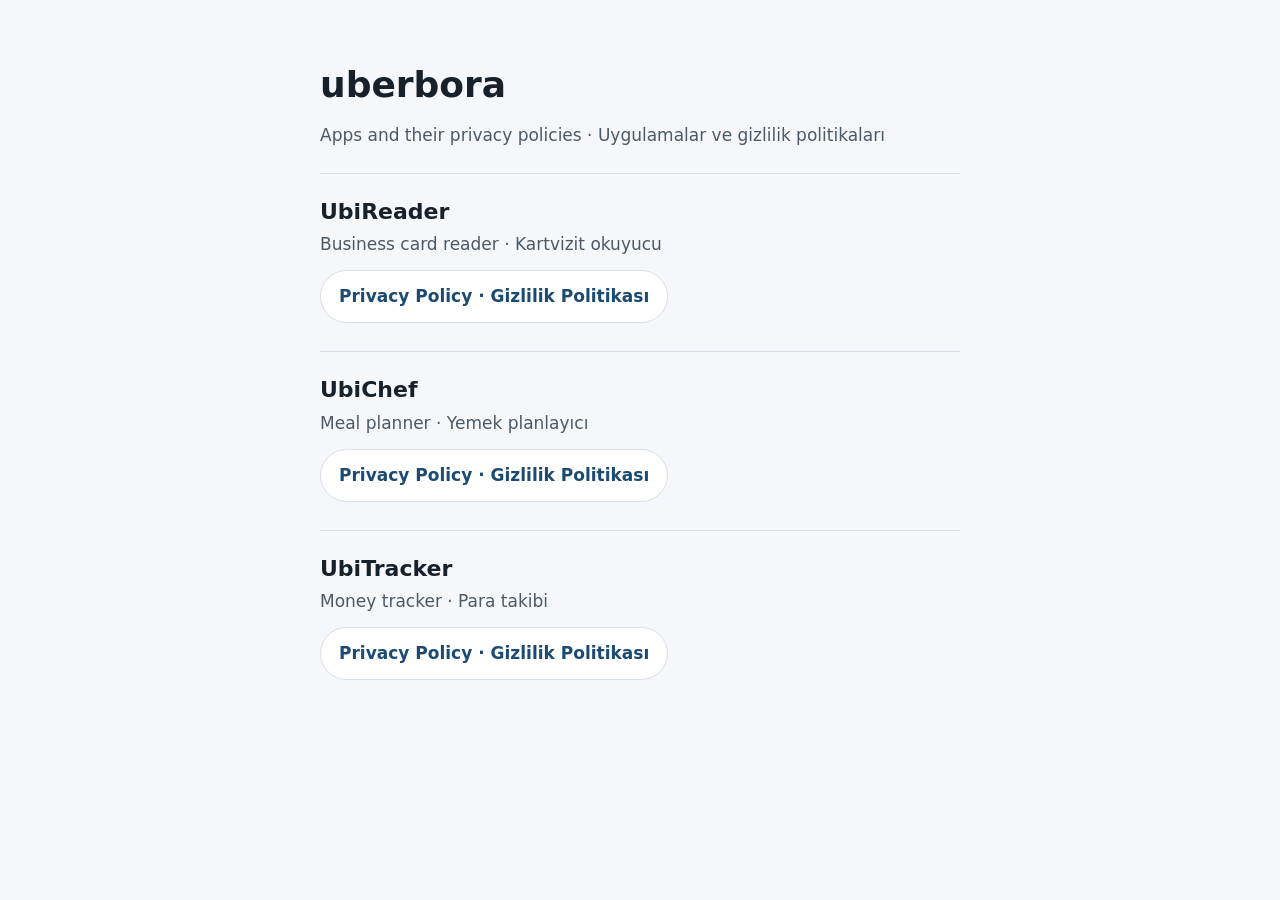
==== index.html @ 756ccde9 "Add UbiTracker privacy policy Co-Authored-By: Claude Opus 5.5 <noreply@anthropic.com> Claude-Session" ====
<!doctype html>
<html lang="en">
<head>
<meta charset="utf-8">
<meta name="viewport" content="width=device-width, initial-scale=1">
<title>uberbora apps</title>
<style>
  :root { --bg:#f5f7fa; --fg:#17212b; --muted:#4c5a68; --ink:#1b4b73; --line:#d8dfe7; --surface:#fff; }
  @media (prefers-color-scheme: dark) { :root { --bg:#0f1418; --fg:#e3e8ee; --muted:#a5b2bf; --ink:#9ccbf5; --line:#2a3540; --surface:#161d24; color-scheme:dark; } }
  body { margin:0; background:var(--bg); color:var(--fg); font:17px/1.6 "Segoe UI", system-ui, sans-serif; }
  main { max-width:40rem; margin:0 auto; padding:56px 20px; }
  h1 { font-size:36px; margin:0 0 8px; }
  h2 { font-size:22px; margin:0 0 2px; }
  .app { border-top:1px solid var(--line); padding-top:20px; margin-top:20px; }
  .app p { margin-bottom:12px; }
  p { color:var(--muted); margin:0 0 24px; }
  a.btn { display:inline-block; padding:12px 18px; border-radius:999px; border:1px solid var(--line); background:var(--surface); color:var(--ink); text-decoration:none; font-weight:600; margin:0 8px 8px 0; }
</style>
</head>
<body>
<main>
  <h1>uberbora</h1>
  <p>Apps and their privacy policies · Uygulamalar ve gizlilik politikaları</p>
  <section class="app">
    <h2>UbiReader</h2>
    <p>Business card reader · Kartvizit okuyucu</p>
    <a class="btn" href="ubireader/privacy/">Privacy Policy · Gizlilik Politikası</a>
  </section>
  <section class="app">
    <h2>UbiChef</h2>
    <p>Meal planner · Yemek planlayıcı</p>
    <a class="btn" href="ubichef/privacy/">Privacy Policy · Gizlilik Politikası</a>
  </section>
  <section class="app">
    <h2>UbiTracker</h2>
    <p>Money tracker · Para takibi</p>
    <a class="btn" href="ubitracker/privacy/">Privacy Policy · Gizlilik Politikası</a>
  </section>
  <!-- APPS -->
</main>
</body>
</html>
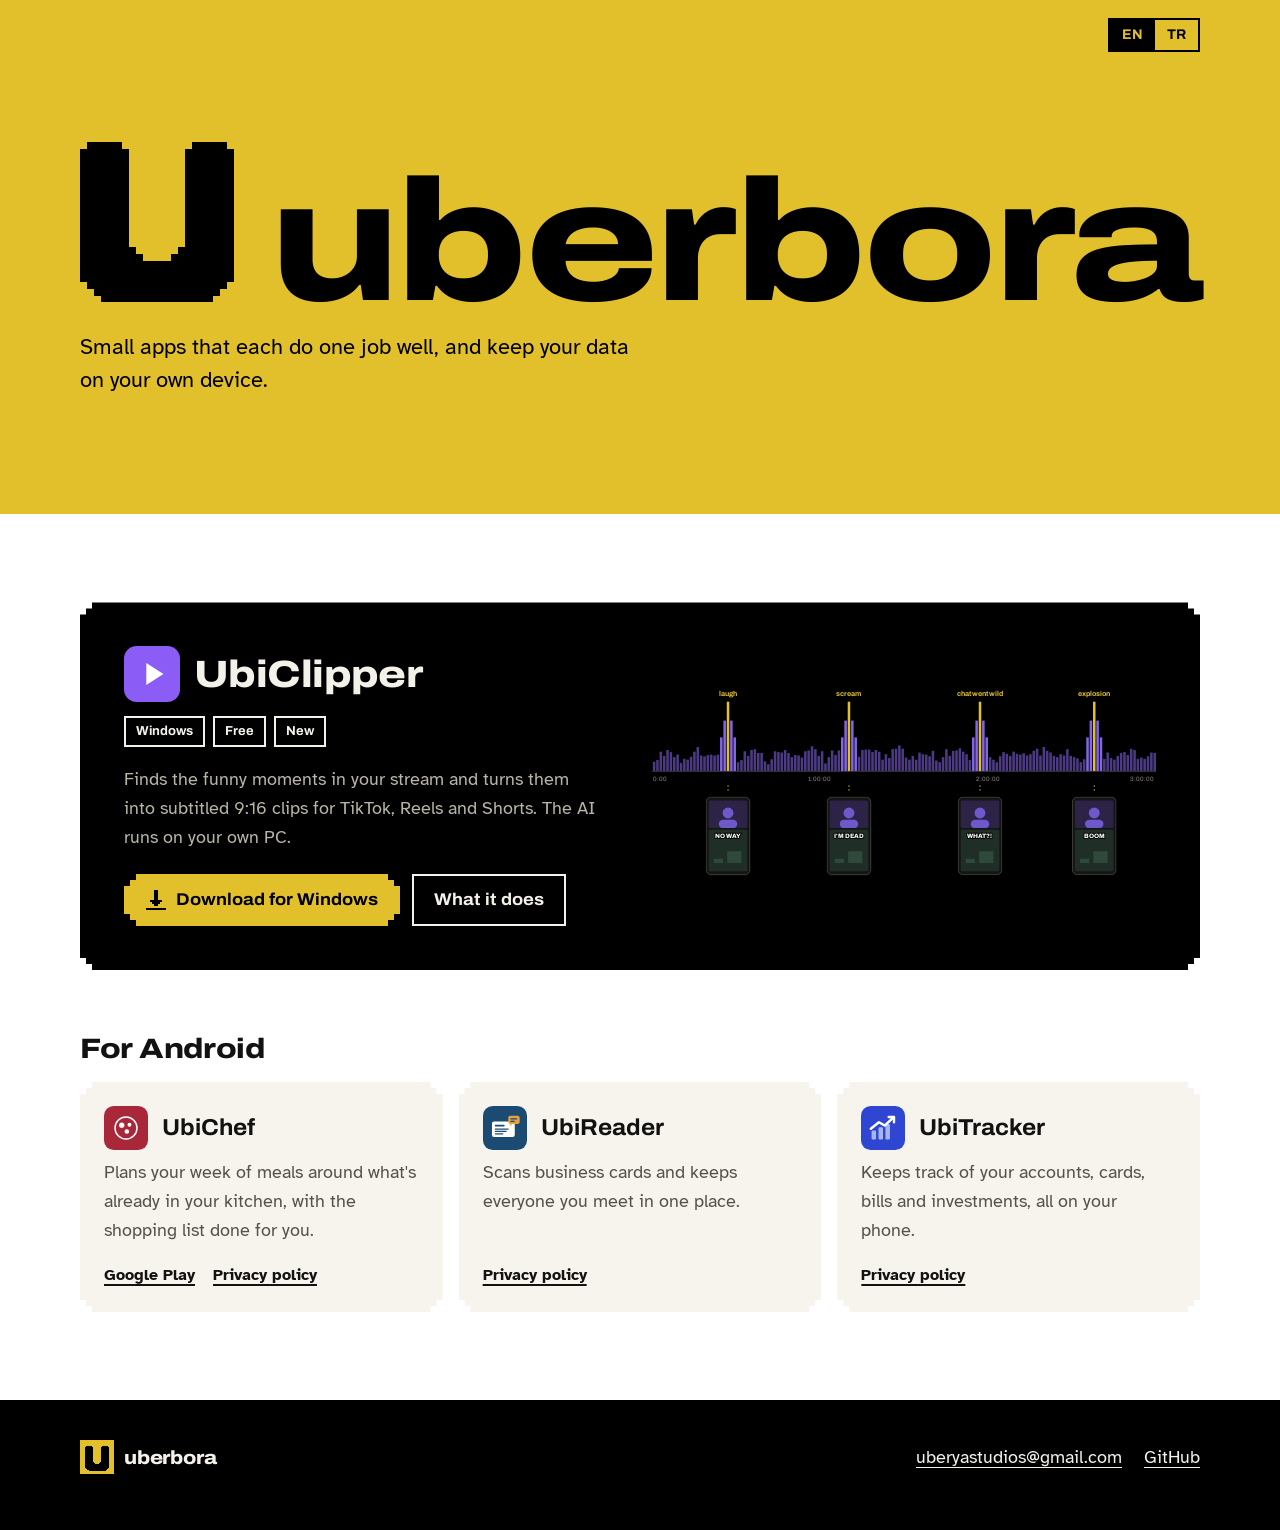
==== commit 910ff554: "New look, UbiClipper download page and privacy policy Co-Authored-By: Claude Opus 5.5 <noreply@anthr" ====
--- a/index.html
+++ b/index.html
@@ -1,42 +1,87 @@
 <!doctype html>
-<html lang="en">
+<html lang="en" data-lang="en">
 <head>
 <meta charset="utf-8">
 <meta name="viewport" content="width=device-width, initial-scale=1">
-<title>uberbora apps</title>
-<style>
-  :root { --bg:#f5f7fa; --fg:#17212b; --muted:#4c5a68; --ink:#1b4b73; --line:#d8dfe7; --surface:#fff; }
-  @media (prefers-color-scheme: dark) { :root { --bg:#0f1418; --fg:#e3e8ee; --muted:#a5b2bf; --ink:#9ccbf5; --line:#2a3540; --surface:#161d24; color-scheme:dark; } }
-  body { margin:0; background:var(--bg); color:var(--fg); font:17px/1.6 "Segoe UI", system-ui, sans-serif; }
-  main { max-width:40rem; margin:0 auto; padding:56px 20px; }
-  h1 { font-size:36px; margin:0 0 8px; }
-  h2 { font-size:22px; margin:0 0 2px; }
-  .app { border-top:1px solid var(--line); padding-top:20px; margin-top:20px; }
-  .app p { margin-bottom:12px; }
-  p { color:var(--muted); margin:0 0 24px; }
-  a.btn { display:inline-block; padding:12px 18px; border-radius:999px; border:1px solid var(--line); background:var(--surface); color:var(--ink); text-decoration:none; font-weight:600; margin:0 8px 8px 0; }
-</style>
+<title>uberbora: UbiClipper and other small apps</title>
+<meta name="title-en" content="uberbora: UbiClipper and other small apps">
+<meta name="title-tr" content="uberbora: UbiClipper ve diğer küçük uygulamalar">
+<meta name="description" content="UbiClipper for streamers on Windows, and UbiChef, UbiReader and UbiTracker for Android. Small apps that each do one job well.">
+<meta property="og:title" content="uberbora: UbiClipper and other small apps">
+<meta property="og:description" content="UbiClipper for streamers on Windows, and UbiChef, UbiReader and UbiTracker for Android. Small apps that each do one job well.">
+<meta property="og:image" content="https://uberbora.github.io/assets/uberbora.png">
+<link rel="icon" href="assets/uberbora.svg" type="image/svg+xml">
+<link rel="apple-touch-icon" href="assets/uberbora.png">
+<link rel="preconnect" href="https://fonts.googleapis.com">
+<link rel="preconnect" href="https://fonts.gstatic.com" crossorigin>
+<link rel="stylesheet" href="https://fonts.googleapis.com/css2?family=Archivo:wdth,wght@100..125,400..900&family=Atkinson+Hyperlegible:ital,wght@0,400;0,700;1,400&display=swap">
+<link rel="stylesheet" href="assets/site.css">
+<script src="assets/site.js"></script>
 </head>
 <body>
-<main>
-  <h1>uberbora</h1>
-  <p>Apps and their privacy policies · Uygulamalar ve gizlilik politikaları</p>
-  <section class="app">
-    <h2>UbiReader</h2>
-    <p>Business card reader · Kartvizit okuyucu</p>
-    <a class="btn" href="ubireader/privacy/">Privacy Policy · Gizlilik Politikası</a>
-  </section>
-  <section class="app">
-    <h2>UbiChef</h2>
-    <p>Meal planner · Yemek planlayıcı</p>
-    <a class="btn" href="ubichef/privacy/">Privacy Policy · Gizlilik Politikası</a>
-  </section>
-  <section class="app">
-    <h2>UbiTracker</h2>
-    <p>Money tracker · Para takibi</p>
-    <a class="btn" href="ubitracker/privacy/">Privacy Policy · Gizlilik Politikası</a>
-  </section>
-  <!-- APPS -->
+<header class="hero-home on-sun">
+  <div class="wrap">
+    <div class="topbar"><span></span><div class="langswitch" role="group" aria-label="Language / Dil"><button type="button" data-set="en" aria-pressed="true">EN</button><button type="button" data-set="tr" aria-pressed="false">TR</button></div></div>
+    <div class="mark">
+      <svg class="bigu" viewBox="5 6 22 23" shape-rendering="crispEdges" aria-hidden="true"><path d="M6 6h5v1h-5zM21 6h5v1h-5zM5 7h7v14h-7zM20 7h7v14h-7zM5 21h8v1h-8zM19 21h8v1h-8zM5 22h9v1h-9zM18 22h9v1h-9zM5 23h22v3h-22zM6 26h20v1h-20zM7 27h18v1h-18zM8 28h16v1h-16z"/></svg>
+      <h1 class="wordmark">uberbora</h1>
+    </div>
+    <p class="lede" lang="en">Small apps that each do one job well, and keep your data on your own device.</p><p class="lede" lang="tr">Her biri tek bir işi iyi yapan ve verilerini kendi cihazında tutan küçük uygulamalar.</p>
+  </div>
+</header>
+
+<main class="shelf">
+  <div class="wrap">
+    <section class="featured on-dark px" aria-labelledby="uc-name">
+      <div>
+        <div class="appname"><svg aria-hidden="true" viewBox="0 0 108 108"><rect width="108" height="108" rx="24" fill="#8B5CF6"/><path d="M43 33v42l33-21z" fill="#fff"/></svg><h2 id="uc-name">UbiClipper</h2></div>
+        <ul class="tags" aria-label="Platform">
+          <li style="background:transparent;border-color:#F3F1E8">Windows</li>
+          <li style="background:transparent;border-color:#F3F1E8"><span lang="en">Free</span><span lang="tr">Ücretsiz</span></li>
+          <li style="background:transparent;border-color:#F3F1E8"><span lang="en">New</span><span lang="tr">Yeni</span></li>
+        </ul>
+        <p class="muted" lang="en">Finds the funny moments in your stream and turns them into subtitled 9:16 clips for TikTok, Reels and Shorts. The AI runs on your own PC.</p><p class="muted" lang="tr">Yayınındaki komik anları bulur, TikTok, Reels ve Shorts için altyazılı 9:16 kliplere çevirir. AI kendi bilgisayarında çalışır.</p>
+        <div class="btnrow">
+          <a class="btn sun px" href="https://github.com/uberbora/UbiClipper/releases/latest" data-dl="setup"><svg viewBox="0 0 10 10" shape-rendering="crispEdges" aria-hidden="true"><path d="M4 0h2v5h2v1H7v1H6v1H4V7H3V6H2V5h2zM0 9h10v1H0z" fill="currentColor"/></svg><span lang="en">Download for Windows</span><span lang="tr">Windows için indir</span></a>
+          <a class="btn quiet" href="ubiclipper/"><span lang="en">What it does</span><span lang="tr">Neler yapar</span></a>
+        </div>
+      </div>
+      <figure aria-hidden="true"><svg viewBox="0 0 1200 470" focusable="false" xmlns="http://www.w3.org/2000/svg" font-family="Archivo, Segoe UI, sans-serif"><title>A three-hour stream as a loudness timeline; four peaks are picked and become four 9:16 clips with subtitles.</title><rect x="2" y="178" width="6" height="22" fill="#8B6CF0" opacity=".55"/><rect x="10" y="174" width="6" height="26" fill="#8B6CF0" opacity=".55"/><rect x="18" y="154" width="6" height="46" fill="#8B6CF0" opacity=".55"/><rect x="26" y="164" width="6" height="36" fill="#8B6CF0" opacity=".55"/><rect x="34" y="150" width="6" height="50" fill="#8B6CF0" opacity=".55"/><rect x="42" y="155" width="6" height="45" fill="#8B6CF0" opacity=".55"/><rect x="50" y="167" width="6" height="33" fill="#8B6CF0" opacity=".55"/><rect x="58" y="161" width="6" height="39" fill="#8B6CF0" opacity=".55"/><rect x="66" y="181" width="6" height="19" fill="#8B6CF0" opacity=".55"/><rect x="74" y="171" width="6" height="29" fill="#8B6CF0" opacity=".55"/><rect x="82" y="173" width="6" height="27" fill="#8B6CF0" opacity=".55"/><rect x="90" y="166" width="6" height="34" fill="#8B6CF0" opacity=".55"/><rect x="98" y="154" width="6" height="46" fill="#8B6CF0" opacity=".55"/><rect x="106" y="143" width="6" height="57" fill="#8B6CF0" opacity=".55"/><rect x="114" y="163" width="6" height="37" fill="#8B6CF0" opacity=".55"/><rect x="122" y="165" width="6" height="35" fill="#8B6CF0" opacity=".55"/><rect x="130" y="162" width="6" height="38" fill="#8B6CF0" opacity=".55"/><rect x="138" y="161" width="6" height="39" fill="#8B6CF0" opacity=".55"/><rect x="146" y="163" width="6" height="37" fill="#8B6CF0" opacity=".55"/><rect x="154" y="161" width="6" height="39" fill="#8B6CF0" opacity=".55"/><rect x="162" y="120" width="6" height="80" fill="#8B6CF0" opacity=".95"/><rect x="170" y="80" width="6" height="120" fill="#8B6CF0" opacity=".95"/><rect x="186" y="80" width="6" height="120" fill="#8B6CF0" opacity=".95"/><rect x="194" y="120" width="6" height="80" fill="#8B6CF0" opacity=".95"/><rect x="202" y="179" width="6" height="21" fill="#8B6CF0" opacity=".55"/><rect x="210" y="174" width="6" height="26" fill="#8B6CF0" opacity=".55"/><rect x="218" y="153" width="6" height="47" fill="#8B6CF0" opacity=".55"/><rect x="226" y="164" width="6" height="36" fill="#8B6CF0" opacity=".55"/><rect x="234" y="150" width="6" height="50" fill="#8B6CF0" opacity=".55"/><rect x="242" y="148" width="6" height="52" fill="#8B6CF0" opacity=".55"/><rect x="250" y="157" width="6" height="43" fill="#8B6CF0" opacity=".55"/><rect x="258" y="157" width="6" height="43" fill="#8B6CF0" opacity=".55"/><rect x="266" y="177" width="6" height="23" fill="#8B6CF0" opacity=".55"/><rect x="274" y="184" width="6" height="16" fill="#8B6CF0" opacity=".55"/><rect x="282" y="172" width="6" height="28" fill="#8B6CF0" opacity=".55"/><rect x="290" y="153" width="6" height="47" fill="#8B6CF0" opacity=".55"/><rect x="298" y="155" width="6" height="45" fill="#8B6CF0" opacity=".55"/><rect x="306" y="156" width="6" height="44" fill="#8B6CF0" opacity=".55"/><rect x="314" y="150" width="6" height="50" fill="#8B6CF0" opacity=".55"/><rect x="322" y="157" width="6" height="43" fill="#8B6CF0" opacity=".55"/><rect x="330" y="167" width="6" height="33" fill="#8B6CF0" opacity=".55"/><rect x="338" y="162" width="6" height="38" fill="#8B6CF0" opacity=".55"/><rect x="346" y="163" width="6" height="37" fill="#8B6CF0" opacity=".55"/><rect x="354" y="168" width="6" height="32" fill="#8B6CF0" opacity=".55"/><rect x="362" y="153" width="6" height="47" fill="#8B6CF0" opacity=".55"/><rect x="370" y="151" width="6" height="49" fill="#8B6CF0" opacity=".55"/><rect x="378" y="141" width="6" height="59" fill="#8B6CF0" opacity=".55"/><rect x="386" y="148" width="6" height="52" fill="#8B6CF0" opacity=".55"/><rect x="394" y="164" width="6" height="36" fill="#8B6CF0" opacity=".55"/><rect x="402" y="153" width="6" height="47" fill="#8B6CF0" opacity=".55"/><rect x="410" y="182" width="6" height="18" fill="#8B6CF0" opacity=".55"/><rect x="418" y="167" width="6" height="33" fill="#8B6CF0" opacity=".55"/><rect x="426" y="151" width="6" height="49" fill="#8B6CF0" opacity=".55"/><rect x="434" y="162" width="6" height="38" fill="#8B6CF0" opacity=".55"/><rect x="442" y="151" width="6" height="49" fill="#8B6CF0" opacity=".55"/><rect x="450" y="120" width="6" height="80" fill="#8B6CF0" opacity=".95"/><rect x="458" y="80" width="6" height="120" fill="#8B6CF0" opacity=".95"/><rect x="474" y="80" width="6" height="120" fill="#8B6CF0" opacity=".95"/><rect x="482" y="120" width="6" height="80" fill="#8B6CF0" opacity=".95"/><rect x="490" y="166" width="6" height="34" fill="#8B6CF0" opacity=".55"/><rect x="498" y="150" width="6" height="50" fill="#8B6CF0" opacity=".55"/><rect x="506" y="149" width="6" height="51" fill="#8B6CF0" opacity=".55"/><rect x="514" y="149" width="6" height="51" fill="#8B6CF0" opacity=".55"/><rect x="522" y="155" width="6" height="45" fill="#8B6CF0" opacity=".55"/><rect x="530" y="150" width="6" height="50" fill="#8B6CF0" opacity=".55"/><rect x="538" y="154" width="6" height="46" fill="#8B6CF0" opacity=".55"/><rect x="546" y="173" width="6" height="27" fill="#8B6CF0" opacity=".55"/><rect x="554" y="160" width="6" height="40" fill="#8B6CF0" opacity=".55"/><rect x="562" y="169" width="6" height="31" fill="#8B6CF0" opacity=".55"/><rect x="570" y="148" width="6" height="52" fill="#8B6CF0" opacity=".55"/><rect x="578" y="147" width="6" height="53" fill="#8B6CF0" opacity=".55"/><rect x="586" y="139" width="6" height="61" fill="#8B6CF0" opacity=".55"/><rect x="594" y="147" width="6" height="53" fill="#8B6CF0" opacity=".55"/><rect x="602" y="168" width="6" height="32" fill="#8B6CF0" opacity=".55"/><rect x="610" y="173" width="6" height="27" fill="#8B6CF0" opacity=".55"/><rect x="618" y="164" width="6" height="36" fill="#8B6CF0" opacity=".55"/><rect x="626" y="173" width="6" height="27" fill="#8B6CF0" opacity=".55"/><rect x="634" y="156" width="6" height="44" fill="#8B6CF0" opacity=".55"/><rect x="642" y="160" width="6" height="40" fill="#8B6CF0" opacity=".55"/><rect x="650" y="161" width="6" height="39" fill="#8B6CF0" opacity=".55"/><rect x="658" y="165" width="6" height="35" fill="#8B6CF0" opacity=".55"/><rect x="666" y="152" width="6" height="48" fill="#8B6CF0" opacity=".55"/><rect x="674" y="175" width="6" height="25" fill="#8B6CF0" opacity=".55"/><rect x="682" y="179" width="6" height="21" fill="#8B6CF0" opacity=".55"/><rect x="690" y="167" width="6" height="33" fill="#8B6CF0" opacity=".55"/><rect x="698" y="148" width="6" height="52" fill="#8B6CF0" opacity=".55"/><rect x="706" y="164" width="6" height="36" fill="#8B6CF0" opacity=".55"/><rect x="714" y="152" width="6" height="48" fill="#8B6CF0" opacity=".55"/><rect x="722" y="151" width="6" height="49" fill="#8B6CF0" opacity=".55"/><rect x="730" y="146" width="6" height="54" fill="#8B6CF0" opacity=".55"/><rect x="738" y="154" width="6" height="46" fill="#8B6CF0" opacity=".55"/><rect x="746" y="160" width="6" height="40" fill="#8B6CF0" opacity=".55"/><rect x="754" y="174" width="6" height="26" fill="#8B6CF0" opacity=".55"/><rect x="762" y="120" width="6" height="80" fill="#8B6CF0" opacity=".95"/><rect x="770" y="80" width="6" height="120" fill="#8B6CF0" opacity=".95"/><rect x="786" y="80" width="6" height="120" fill="#8B6CF0" opacity=".95"/><rect x="794" y="120" width="6" height="80" fill="#8B6CF0" opacity=".95"/><rect x="802" y="167" width="6" height="33" fill="#8B6CF0" opacity=".55"/><rect x="810" y="173" width="6" height="27" fill="#8B6CF0" opacity=".55"/><rect x="818" y="179" width="6" height="21" fill="#8B6CF0" opacity=".55"/><rect x="826" y="165" width="6" height="35" fill="#8B6CF0" opacity=".55"/><rect x="834" y="155" width="6" height="45" fill="#8B6CF0" opacity=".55"/><rect x="842" y="159" width="6" height="41" fill="#8B6CF0" opacity=".55"/><rect x="850" y="164" width="6" height="36" fill="#8B6CF0" opacity=".55"/><rect x="858" y="154" width="6" height="46" fill="#8B6CF0" opacity=".55"/><rect x="866" y="159" width="6" height="41" fill="#8B6CF0" opacity=".55"/><rect x="874" y="161" width="6" height="39" fill="#8B6CF0" opacity=".55"/><rect x="882" y="158" width="6" height="42" fill="#8B6CF0" opacity=".55"/><rect x="890" y="163" width="6" height="37" fill="#8B6CF0" opacity=".55"/><rect x="898" y="160" width="6" height="40" fill="#8B6CF0" opacity=".55"/><rect x="906" y="152" width="6" height="48" fill="#8B6CF0" opacity=".55"/><rect x="914" y="147" width="6" height="53" fill="#8B6CF0" opacity=".55"/><rect x="922" y="163" width="6" height="37" fill="#8B6CF0" opacity=".55"/><rect x="930" y="143" width="6" height="57" fill="#8B6CF0" opacity=".55"/><rect x="938" y="152" width="6" height="48" fill="#8B6CF0" opacity=".55"/><rect x="946" y="156" width="6" height="44" fill="#8B6CF0" opacity=".55"/><rect x="954" y="164" width="6" height="36" fill="#8B6CF0" opacity=".55"/><rect x="962" y="167" width="6" height="33" fill="#8B6CF0" opacity=".55"/><rect x="970" y="160" width="6" height="40" fill="#8B6CF0" opacity=".55"/><rect x="978" y="163" width="6" height="37" fill="#8B6CF0" opacity=".55"/><rect x="986" y="148" width="6" height="52" fill="#8B6CF0" opacity=".55"/><rect x="994" y="164" width="6" height="36" fill="#8B6CF0" opacity=".55"/><rect x="1002" y="167" width="6" height="33" fill="#8B6CF0" opacity=".55"/><rect x="1010" y="170" width="6" height="30" fill="#8B6CF0" opacity=".55"/><rect x="1018" y="179" width="6" height="21" fill="#8B6CF0" opacity=".55"/><rect x="1026" y="172" width="6" height="28" fill="#8B6CF0" opacity=".55"/><rect x="1034" y="120" width="6" height="80" fill="#8B6CF0" opacity=".95"/><rect x="1042" y="80" width="6" height="120" fill="#8B6CF0" opacity=".95"/><rect x="1058" y="80" width="6" height="120" fill="#8B6CF0" opacity=".95"/><rect x="1066" y="120" width="6" height="80" fill="#8B6CF0" opacity=".95"/><rect x="1074" y="171" width="6" height="29" fill="#8B6CF0" opacity=".55"/><rect x="1082" y="156" width="6" height="44" fill="#8B6CF0" opacity=".55"/><rect x="1090" y="169" width="6" height="31" fill="#8B6CF0" opacity=".55"/><rect x="1098" y="173" width="6" height="27" fill="#8B6CF0" opacity=".55"/><rect x="1106" y="164" width="6" height="36" fill="#8B6CF0" opacity=".55"/><rect x="1114" y="157" width="6" height="43" fill="#8B6CF0" opacity=".55"/><rect x="1122" y="155" width="6" height="45" fill="#8B6CF0" opacity=".55"/><rect x="1130" y="162" width="6" height="38" fill="#8B6CF0" opacity=".55"/><rect x="1138" y="147" width="6" height="53" fill="#8B6CF0" opacity=".55"/><rect x="1146" y="150" width="6" height="50" fill="#8B6CF0" opacity=".55"/><rect x="1154" y="171" width="6" height="29" fill="#8B6CF0" opacity=".55"/><rect x="1162" y="168" width="6" height="32" fill="#8B6CF0" opacity=".55"/><rect x="1170" y="171" width="6" height="29" fill="#8B6CF0" opacity=".55"/><rect x="1178" y="165" width="6" height="35" fill="#8B6CF0" opacity=".55"/><rect x="1186" y="156" width="6" height="44" fill="#8B6CF0" opacity=".55"/><rect x="1194" y="157" width="6" height="43" fill="#8B6CF0" opacity=".55"/><g class="picks"><rect class="pick" x="178" y="35" width="6" height="165" fill="#E1C02C"/><rect class="pick" x="466" y="35" width="6" height="165" fill="#E1C02C"/><rect class="pick" x="778" y="35" width="6" height="165" fill="#E1C02C"/><rect class="pick" x="1050" y="35" width="6" height="165" fill="#E1C02C"/></g><rect x="0" y="200" width="1200" height="2" fill="#3A3A36"/><text x="2" y="224" fill="#8E8A7C" font-size="15" text-anchor="start">0:00</text><text x="400" y="224" fill="#8E8A7C" font-size="15" text-anchor="middle">1:00:00</text><text x="800" y="224" fill="#8E8A7C" font-size="15" text-anchor="middle">2:00:00</text><text x="1196" y="224" fill="#8E8A7C" font-size="15" text-anchor="end">3:00:00</text><text x="181.0" y="22" fill="#E1C02C" font-size="17" font-weight="700" text-anchor="middle"><tspan lang="en">laugh</tspan><tspan lang="tr">kahkaha</tspan></text><path d="M181.0 234 V252" stroke="#E1C02C" stroke-width="2" stroke-dasharray="4 5"/><g transform="translate(129 262)"><rect width="104" height="185" rx="12" fill="#151515" stroke="#4A4A45" stroke-width="2"/><rect x="6" y="8" width="92" height="66" rx="4" fill="#2C2347"/><circle cx="52.0" cy="38" r="13" fill="#6F58C9"/><rect x="30.0" y="54" width="44" height="20" rx="10" fill="#6F58C9"/><rect x="6" y="78" width="92" height="99" rx="4" fill="#1F2E26"/><rect x="18" y="147" width="22" height="10" fill="#2F4A3A"/><rect x="50" y="129" width="34" height="28" fill="#2F4A3A"/><text x="52.0" y="98" font-size="15" font-weight="800" text-anchor="middle" fill="#fff" stroke="#000" stroke-width="4" paint-order="stroke"><tspan lang="en">NO WAY</tspan><tspan lang="tr">OHA</tspan></text></g><text x="469.0" y="22" fill="#E1C02C" font-size="17" font-weight="700" text-anchor="middle"><tspan lang="en">scream</tspan><tspan lang="tr">çığlık</tspan></text><path d="M469.0 234 V252" stroke="#E1C02C" stroke-width="2" stroke-dasharray="4 5"/><g transform="translate(417 262)"><rect width="104" height="185" rx="12" fill="#151515" stroke="#4A4A45" stroke-width="2"/><rect x="6" y="8" width="92" height="66" rx="4" fill="#2C2347"/><circle cx="52.0" cy="38" r="13" fill="#6F58C9"/><rect x="30.0" y="54" width="44" height="20" rx="10" fill="#6F58C9"/><rect x="6" y="78" width="92" height="99" rx="4" fill="#1F2E26"/><rect x="18" y="147" width="22" height="10" fill="#2F4A3A"/><rect x="50" y="129" width="34" height="28" fill="#2F4A3A"/><text x="52.0" y="98" font-size="15" font-weight="800" text-anchor="middle" fill="#fff" stroke="#000" stroke-width="4" paint-order="stroke"><tspan lang="en">I'M DEAD</tspan><tspan lang="tr">ÖLDÜM</tspan></text></g><text x="781.0" y="22" fill="#E1C02C" font-size="17" font-weight="700" text-anchor="middle"><tspan lang="en">chat went wild</tspan><tspan lang="tr">chat çıldırdı</tspan></text><path d="M781.0 234 V252" stroke="#E1C02C" stroke-width="2" stroke-dasharray="4 5"/><g transform="translate(729 262)"><rect width="104" height="185" rx="12" fill="#151515" stroke="#4A4A45" stroke-width="2"/><rect x="6" y="8" width="92" height="66" rx="4" fill="#2C2347"/><circle cx="52.0" cy="38" r="13" fill="#6F58C9"/><rect x="30.0" y="54" width="44" height="20" rx="10" fill="#6F58C9"/><rect x="6" y="78" width="92" height="99" rx="4" fill="#1F2E26"/><rect x="18" y="147" width="22" height="10" fill="#2F4A3A"/><rect x="50" y="129" width="34" height="28" fill="#2F4A3A"/><text x="52.0" y="98" font-size="15" font-weight="800" text-anchor="middle" fill="#fff" stroke="#000" stroke-width="4" paint-order="stroke"><tspan lang="en">WHAT?!</tspan><tspan lang="tr">NE OLUYOR</tspan></text></g><text x="1053.0" y="22" fill="#E1C02C" font-size="17" font-weight="700" text-anchor="middle"><tspan lang="en">explosion</tspan><tspan lang="tr">patlama</tspan></text><path d="M1053.0 234 V252" stroke="#E1C02C" stroke-width="2" stroke-dasharray="4 5"/><g transform="translate(1001 262)"><rect width="104" height="185" rx="12" fill="#151515" stroke="#4A4A45" stroke-width="2"/><rect x="6" y="8" width="92" height="66" rx="4" fill="#2C2347"/><circle cx="52.0" cy="38" r="13" fill="#6F58C9"/><rect x="30.0" y="54" width="44" height="20" rx="10" fill="#6F58C9"/><rect x="6" y="78" width="92" height="99" rx="4" fill="#1F2E26"/><rect x="18" y="147" width="22" height="10" fill="#2F4A3A"/><rect x="50" y="129" width="34" height="28" fill="#2F4A3A"/><text x="52.0" y="98" font-size="15" font-weight="800" text-anchor="middle" fill="#fff" stroke="#000" stroke-width="4" paint-order="stroke"><tspan lang="en">BOOM</tspan><tspan lang="tr">BOOM</tspan></text></g></svg></figure>
+    </section>
+
+    <section class="phoneapps" aria-labelledby="android-h">
+      <h2 id="android-h"><span lang="en">For Android</span><span lang="tr">Android için</span></h2>
+      <div class="grid3">
+        <article class="tile px">
+          <div class="appname"><svg viewBox="0 0 108 108" aria-hidden="true"><rect width="108" height="108" rx="24" fill="#a8283a"/><circle cx="54" cy="54" r="27" fill="none" stroke="#fff" stroke-width="3.6"/><circle cx="43.5" cy="47" r="6.4" fill="#fff"/><circle cx="62.5" cy="46" r="4.8" fill="#fff"/><circle cx="56" cy="62.5" r="5.6" fill="#fff"/></svg><h3>UbiChef</h3></div>
+          <p lang="en">Plans your week of meals around what's already in your kitchen, with the shopping list done for you.</p><p lang="tr">Mutfağında olanlara göre haftalık yemeklerini planlar, alışveriş listesini de hazırlar.</p>
+          <div class="links">
+            <a class="textlink" href="https://play.google.com/store/apps/details?id=com.uberbora.ubichef">Google Play</a>
+            <a class="textlink" href="ubichef/privacy/"><span lang="en">Privacy policy</span><span lang="tr">Gizlilik politikası</span></a>
+          </div>
+        </article>
+        <article class="tile px">
+          <div class="appname"><svg viewBox="0 0 108 108" aria-hidden="true"><rect width="108" height="108" rx="24" fill="#1b4b73"/><rect x="22" y="38" width="56" height="38" rx="5" fill="#fff"/><rect x="29" y="46" width="24" height="4.5" rx="1.2" fill="#1b4b73"/><rect x="29" y="55" width="34" height="3" rx="1" fill="#1b4b73"/><rect x="29" y="61" width="29" height="3" rx="1" fill="#1b4b73"/><rect x="29" y="67" width="21" height="3" rx="1" fill="#1b4b73"/><rect x="62" y="24" width="28" height="20" rx="5" fill="#e9a23b"/><path d="M68 42h7l-9 8z" fill="#e9a23b"/><rect x="67" y="30" width="17" height="3" rx="1" fill="#1b4b73"/><rect x="67" y="36" width="11" height="3" rx="1" fill="#1b4b73"/></svg><h3>UbiReader</h3></div>
+          <p lang="en">Scans business cards and keeps everyone you meet in one place.</p><p lang="tr">Kartvizitleri tarar, tanıştığın herkesi tek yerde tutar.</p>
+          <div class="links"><a class="textlink" href="ubireader/privacy/"><span lang="en">Privacy policy</span><span lang="tr">Gizlilik politikası</span></a></div>
+        </article>
+        <article class="tile px">
+          <div class="appname"><svg viewBox="0 0 108 108" aria-hidden="true"><rect width="108" height="108" rx="24" fill="#2E46D1"/><rect x="26" y="60" width="11" height="22" rx="3" fill="#A9B5F2"/><rect x="43" y="52" width="11" height="30" rx="3" fill="#A9B5F2"/><rect x="60" y="44" width="11" height="38" rx="3" fill="#A9B5F2"/><path d="M24 56 L44 40 L58 48 L80 28" fill="none" stroke="#fff" stroke-width="6" stroke-linecap="round" stroke-linejoin="round"/><path d="M68 27 L81 27 L81 40" fill="none" stroke="#fff" stroke-width="6" stroke-linecap="round" stroke-linejoin="round"/></svg><h3>UbiTracker</h3></div>
+          <p lang="en">Keeps track of your accounts, cards, bills and investments, all on your phone.</p><p lang="tr">Hesaplarını, kartlarını, faturalarını ve yatırımlarını takip eder; hepsi telefonunda.</p>
+          <div class="links"><a class="textlink" href="ubitracker/privacy/"><span lang="en">Privacy policy</span><span lang="tr">Gizlilik politikası</span></a></div>
+        </article>
+      </div>
+    </section>
+  </div>
 </main>
+<footer class="site on-dark">
+  <div class="wrap row">
+    <a class="brand" href="./"><svg viewBox="0 0 32 32" shape-rendering="crispEdges" aria-hidden="true"><rect width="32" height="32" fill="#E1C02C"/><path d="M6 6h5v1h-5zM21 6h5v1h-5zM5 7h7v14h-7zM20 7h7v14h-7zM5 21h8v1h-8zM19 21h8v1h-8zM5 22h9v1h-9zM18 22h9v1h-9zM5 23h22v3h-22zM6 26h20v1h-20zM7 27h18v1h-18zM8 28h16v1h-16z"/></svg>uberbora</a>
+    <nav aria-label="Footer">
+      <a href="mailto:uberyastudios@gmail.com">uberyastudios@gmail.com</a>
+      <a href="https://github.com/uberbora">GitHub</a>
+    </nav>
+  </div>
+</footer>
 </body>
 </html>
--- a/assets/site.css
+++ b/assets/site.css
@@ -0,0 +1,204 @@
+/* uberbora: shared look for the home page and the UbiClipper pages.
+   Brand = the logo: sun yellow + solid black, drawn on a pixel grid.
+   The one loud device is the stepped "pixel corner" (.px), taken from the
+   stepped curve of the U. Everything else stays flat and quiet. */
+
+:root {
+  --sun: #E1C02C;
+  --sun-deep: #C9A81A;
+  --black: #000;
+  --paper: #FFFFFF;
+  --surface: #F6F4EC;
+  --text: #121212;
+  --muted: #55524A;
+  --line: #DCD8CB;
+  --clip: #7C4DEB;        /* UbiClipper's own colour (its app icon) */
+  --clip-soft: #EDE6FD;
+  --feature: #000;
+  --display: "Archivo", "Segoe UI", system-ui, sans-serif;
+  --body: "Atkinson Hyperlegible", "Segoe UI", system-ui, sans-serif;
+  --step: 6px;            /* one "pixel" of the stepped corners */
+  color-scheme: light;
+}
+@media (prefers-color-scheme: dark) {
+  :root:not([data-theme="light"]) {
+    --paper: #000; --surface: #151515; --text: #F3F1E8; --muted: #ABA797; --line: #2E2E2B;
+    --clip: #A788FA; --clip-soft: #221A38; --feature: #151515; color-scheme: dark;
+  }
+}
+:root[data-theme="dark"] {
+  --paper: #000; --surface: #151515; --text: #F3F1E8; --muted: #ABA797; --line: #2E2E2B;
+  --clip: #A788FA; --clip-soft: #221A38; --feature: #151515; color-scheme: dark;
+}
+
+*, *::before, *::after { box-sizing: border-box; }
+html { -webkit-text-size-adjust: 100%; }
+body {
+  margin: 0; background: var(--paper); color: var(--text);
+  font: 18px/1.6 var(--body);
+}
+img, svg { display: block; max-width: 100%; }
+a { color: inherit; }
+:focus-visible { outline: 3px solid var(--clip); outline-offset: 3px; }
+
+/* ---------------------------------------------------------------- language */
+html[data-lang="en"] [lang="tr"]:not(html),
+html[data-lang="tr"] [lang="en"]:not(html) { display: none !important; }
+
+/* ---------------------------------------------------------------- layout */
+.wrap { width: min(70rem, 100% - 32px); margin-inline: auto; }
+.narrow { max-width: 40rem; }
+
+/* stepped corners, two pixels deep */
+.px {
+  --s: var(--step);
+  clip-path: polygon(
+    0 calc(var(--s) * 2), var(--s) calc(var(--s) * 2), var(--s) var(--s), calc(var(--s) * 2) var(--s), calc(var(--s) * 2) 0,
+    calc(100% - var(--s) * 2) 0, calc(100% - var(--s) * 2) var(--s), calc(100% - var(--s)) var(--s), calc(100% - var(--s)) calc(var(--s) * 2), 100% calc(var(--s) * 2),
+    100% calc(100% - var(--s) * 2), calc(100% - var(--s)) calc(100% - var(--s) * 2), calc(100% - var(--s)) calc(100% - var(--s)), calc(100% - var(--s) * 2) calc(100% - var(--s)), calc(100% - var(--s) * 2) 100%,
+    calc(var(--s) * 2) 100%, calc(var(--s) * 2) calc(100% - var(--s)), var(--s) calc(100% - var(--s)), var(--s) calc(100% - var(--s) * 2), 0 calc(100% - var(--s) * 2));
+}
+
+/* ---------------------------------------------------------------- top bar */
+.topbar { display: flex; align-items: center; justify-content: space-between; gap: 16px; padding-block: 18px; }
+.brand { display: inline-flex; align-items: center; gap: 10px; text-decoration: none; font: 800 19px/1 var(--display); font-stretch: 112%; letter-spacing: -.01em; }
+.brand svg { width: 34px; height: 34px; }
+.langswitch { display: inline-flex; border: 2px solid currentColor; }
+.langswitch button {
+  font: 700 14px/1 var(--display); padding: 8px 12px; border: 0; background: transparent;
+  color: inherit; cursor: pointer;
+}
+.langswitch button[aria-pressed="true"] { background: var(--black); color: var(--sun); }
+.on-sun .langswitch button[aria-pressed="true"] { background: var(--black); color: var(--sun); }
+.on-dark .langswitch button[aria-pressed="true"] { background: var(--sun); color: var(--black); }
+
+/* ---------------------------------------------------------------- bands */
+.on-sun { background: var(--sun); color: var(--black); }
+.on-dark { background: var(--black); color: #F3F1E8; }
+.on-dark :focus-visible { outline-color: var(--sun); }
+
+/* ---------------------------------------------------------------- type */
+h1, h2, h3 { font-family: var(--display); line-height: 1.08; text-wrap: balance; margin: 0; }
+h1 { font-weight: 800; font-stretch: 125%; letter-spacing: -.02em; }
+h2 { font-weight: 800; font-stretch: 118%; font-size: clamp(28px, 4.2vw, 42px); letter-spacing: -.015em; }
+h3 { font-weight: 700; font-stretch: 105%; font-size: 21px; }
+p { margin: 0 0 1em; }
+.lede { font-size: clamp(19px, 2.2vw, 22px); line-height: 1.5; max-width: 36rem; }
+.muted { color: var(--muted); }
+.on-dark .muted { color: #B9B5A6; }
+.small { font-size: 15px; }
+
+/* ---------------------------------------------------------------- buttons */
+.btn {
+  display: inline-flex; align-items: center; gap: 10px; min-height: 52px; padding: 0 22px;
+  font: 700 17px/1.1 var(--display); font-stretch: 108%; text-decoration: none; cursor: pointer;
+  border: 0; background: var(--black); color: var(--sun);
+}
+.btn svg { width: 20px; height: 20px; flex: none; }
+.btn.sun { background: var(--sun); color: var(--black); }
+.btn.quiet { background: transparent; color: inherit; box-shadow: inset 0 0 0 2px currentColor; }
+.btn:hover { filter: brightness(1.08); }
+.btn.quiet:hover { background: color-mix(in srgb, currentColor 8%, transparent); filter: none; }
+.btn:focus-visible { outline: 3px solid var(--clip); outline-offset: 2px; clip-path: none; }
+.on-dark .btn:focus-visible, .on-sun .btn:focus-visible { outline-color: currentColor; }
+.btnrow { display: flex; flex-wrap: wrap; gap: 12px; align-items: center; }
+.textlink { font-weight: 700; text-underline-offset: 4px; text-decoration-thickness: 2px; }
+
+/* ---------------------------------------------------------------- home: hero */
+.hero-home { padding-bottom: clamp(48px, 8vw, 96px); }
+.hero-home .mark { display: grid; grid-template-columns: auto 1fr; align-items: end; gap: clamp(16px, 3vw, 36px); margin-top: clamp(24px, 6vw, 72px); }
+.bigu { width: clamp(96px, 17vw, 190px); height: auto; }
+.wordmark { font-size: clamp(54px, 13.5vw, 172px); line-height: .82; margin-bottom: -.06em; }
+.hero-home .lede { margin-top: 28px; }
+
+/* ---------------------------------------------------------------- home: apps */
+.featured.on-dark { background: var(--feature); }
+.shelf { padding-block: clamp(48px, 7vw, 88px); }
+.featured {
+  display: grid; grid-template-columns: minmax(0, 1fr) minmax(0, 1.05fr); gap: clamp(24px, 4vw, 48px);
+  align-items: center; background: var(--surface); padding: clamp(24px, 4vw, 44px);
+}
+.appname { display: flex; align-items: center; gap: 14px; margin-bottom: 14px; }
+.appname svg { width: 56px; height: 56px; flex: none; }
+.appname h2, .appname h3 { font-size: clamp(28px, 3.6vw, 38px); }
+.tags { display: flex; flex-wrap: wrap; gap: 8px; margin: 0 0 18px; padding: 0; list-style: none; }
+.tags li { font: 700 13px/1 var(--display); padding: 7px 10px; background: var(--paper); border: 2px solid var(--text); }
+.featured .btnrow { margin-top: 22px; }
+.featured figure { margin: 0; }
+.featured figure svg { width: 100%; height: auto; }
+
+.phoneapps { margin-top: clamp(40px, 6vw, 64px); }
+.phoneapps > h2 { font-size: clamp(22px, 2.6vw, 28px); margin-bottom: 18px; }
+.grid3 { display: grid; grid-template-columns: repeat(3, minmax(0, 1fr)); gap: 16px; }
+.tile { background: var(--surface); padding: 24px; display: flex; flex-direction: column; }
+.tile .appname { margin-bottom: 8px; }
+.tile .appname svg { width: 44px; height: 44px; }
+.tile h3 { font-size: 23px; }
+.tile p { color: var(--muted); }
+.tile .links { margin-top: auto; display: flex; flex-wrap: wrap; gap: 6px 18px; font-size: 16px; }
+
+/* ---------------------------------------------------------------- footer */
+footer.site { padding-block: 40px 56px; }
+footer.site .row { display: flex; flex-wrap: wrap; gap: 12px 28px; align-items: center; justify-content: space-between; }
+footer.site nav { display: flex; flex-wrap: wrap; gap: 8px 22px; }
+footer.site a { text-underline-offset: 4px; }
+
+/* ---------------------------------------------------------------- UbiClipper page */
+.hero-app { padding-block: clamp(28px, 5vw, 56px) 0; }
+.hero-app .appname svg { width: 64px; height: 64px; }
+.hero-app .appname span { font: 800 26px/1 var(--display); font-stretch: 115%; }
+.hero-app h1 { font-size: clamp(38px, 7vw, 84px); line-height: .98; max-width: 15ch; margin: 18px 0 22px; }
+.hero-app .btnrow { margin-top: 28px; }
+.dlinfo { margin-top: 12px; min-height: 1.6em; }
+.timeline { margin-top: clamp(36px, 6vw, 64px); padding-bottom: clamp(32px, 5vw, 56px); }
+.timeline svg { width: 100%; height: auto; }
+.timeline figcaption { margin-top: 14px; max-width: 46rem; }
+
+.section { padding-block: clamp(48px, 7vw, 88px); }
+.section + .section { border-top: 2px solid var(--line); }
+.section > .wrap > h2 { margin-bottom: clamp(20px, 3vw, 32px); }
+.features { display: grid; grid-template-columns: repeat(2, minmax(0, 1fr)); gap: 28px 48px; margin: 0; }
+.features div { border-left: 6px solid var(--sun); padding-left: 18px; }
+.features dt { font: 700 21px/1.25 var(--display); font-stretch: 105%; margin-bottom: 6px; }
+.features dd { margin: 0; color: var(--muted); }
+
+.steps { list-style: none; counter-reset: s; padding: 0; margin: 0; display: grid; gap: 22px; }
+.steps li { counter-increment: s; display: grid; grid-template-columns: 52px 1fr; gap: 18px; align-items: start; }
+.steps li::before {
+  content: counter(s); display: grid; place-items: center; width: 52px; height: 52px;
+  font: 800 24px/1 var(--display); background: var(--sun); color: var(--black);
+  clip-path: polygon(0 12px, 6px 12px, 6px 6px, 12px 6px, 12px 0, calc(100% - 12px) 0, calc(100% - 12px) 6px, calc(100% - 6px) 6px, calc(100% - 6px) 12px, 100% 12px, 100% calc(100% - 12px), calc(100% - 6px) calc(100% - 12px), calc(100% - 6px) calc(100% - 6px), calc(100% - 12px) calc(100% - 6px), calc(100% - 12px) 100%, 12px 100%, 12px calc(100% - 6px), 6px calc(100% - 6px), 6px calc(100% - 12px), 0 calc(100% - 12px));
+}
+.steps h3 { margin: 10px 0 4px; }
+.steps p { color: var(--muted); margin: 0; }
+.install h2 { margin-bottom: 28px; }
+.install { display: grid; grid-template-columns: minmax(0, 1.3fr) minmax(0, 1fr); gap: clamp(28px, 5vw, 64px); align-items: start; }
+.note { background: var(--sun); color: var(--black); padding: 24px 26px; }
+.note h3 { margin-bottom: 8px; }
+.note p:last-child { margin-bottom: 0; }
+.reqs { margin: 28px 0 0; display: grid; grid-template-columns: auto 1fr; gap: 10px 20px; font-size: 16px; }
+.reqs dt { font: 700 16px/1.5 var(--display); }
+.reqs dd { margin: 0; color: var(--muted); }
+
+kbd { font: 700 .9em var(--display); background: var(--surface); padding: 1px 6px; border: 1px solid var(--line); }
+.note kbd { background: rgba(255,255,255,.55); border-color: rgba(0,0,0,.25); }
+
+/* ---------------------------------------------------------------- small screens */
+@media (max-width: 880px) {
+  .featured, .install { grid-template-columns: 1fr; }
+  .grid3 { grid-template-columns: 1fr; }
+  .features { grid-template-columns: 1fr; }
+}
+@media (max-width: 520px) {
+  body { font-size: 17px; }
+  .btn { width: 100%; justify-content: center; }
+  .reqs { grid-template-columns: 1fr; gap: 2px 0; }
+  .reqs dd { margin-bottom: 10px; }
+}
+@media (prefers-reduced-motion: no-preference) {
+  .picks rect.pick { transform-origin: bottom; transform-box: fill-box; animation: rise .9s cubic-bezier(.2,.8,.2,1) both; }
+  .picks rect.pick:nth-of-type(2) { animation-delay: .12s; }
+  .picks rect.pick:nth-of-type(3) { animation-delay: .24s; }
+  .picks rect.pick:nth-of-type(4) { animation-delay: .36s; }
+  @keyframes rise { from { transform: scaleY(.15); } }
+}
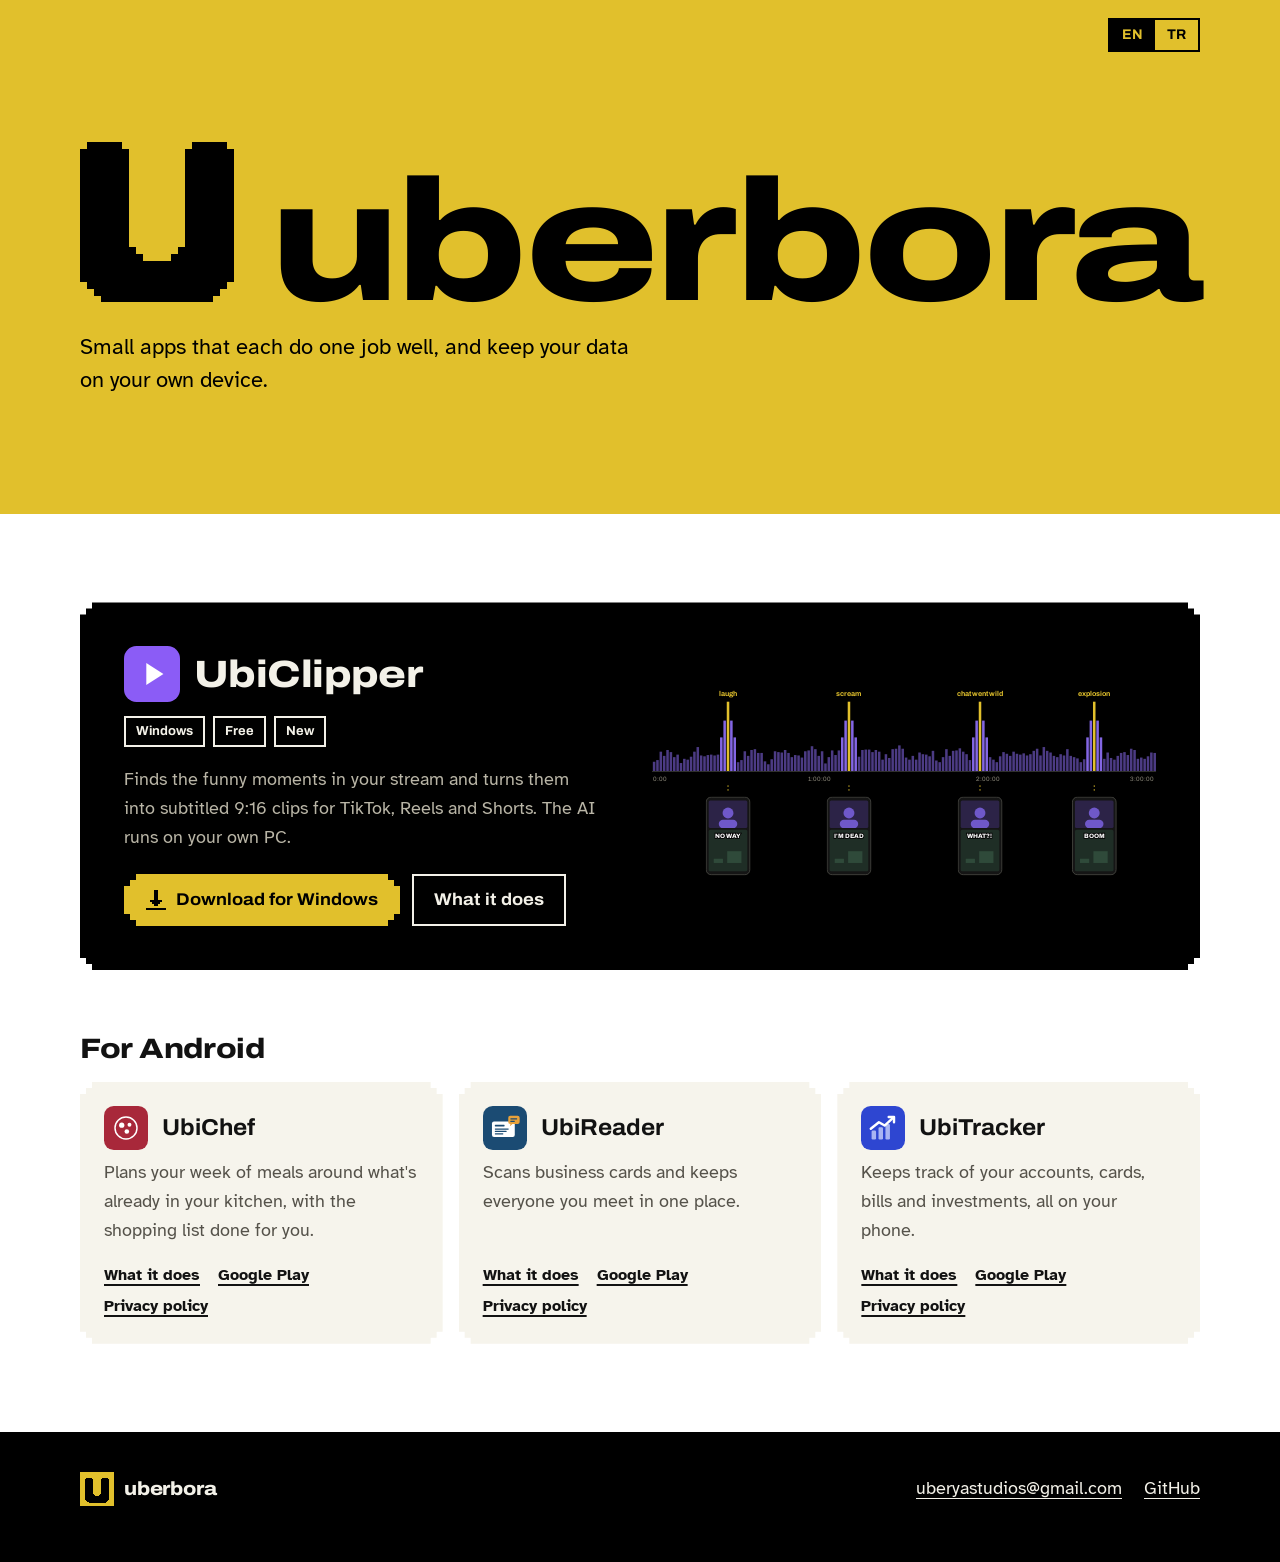
==== commit 35ec5c61: "Pages for UbiChef, UbiReader and UbiTracker; share page in the site's look - ubichef/, ubireader/, u" ====
--- a/index.html
+++ b/index.html
@@ -53,22 +53,23 @@
       <h2 id="android-h"><span lang="en">For Android</span><span lang="tr">Android için</span></h2>
       <div class="grid3">
         <article class="tile px">
-          <div class="appname"><svg viewBox="0 0 108 108" aria-hidden="true"><rect width="108" height="108" rx="24" fill="#a8283a"/><circle cx="54" cy="54" r="27" fill="none" stroke="#fff" stroke-width="3.6"/><circle cx="43.5" cy="47" r="6.4" fill="#fff"/><circle cx="62.5" cy="46" r="4.8" fill="#fff"/><circle cx="56" cy="62.5" r="5.6" fill="#fff"/></svg><h3>UbiChef</h3></div>
+          <div class="appname"><svg viewBox="0 0 108 108" aria-hidden="true"><rect width="108" height="108" rx="24" fill="#a8283a"/><circle cx="54" cy="54" r="27" fill="none" stroke="#fff" stroke-width="3.6"/><circle cx="43.5" cy="47" r="6.4" fill="#fff"/><circle cx="62.5" cy="46" r="4.8" fill="#fff"/><circle cx="56" cy="62.5" r="5.6" fill="#fff"/></svg><h3><a href="ubichef/">UbiChef</a></h3></div>
           <p lang="en">Plans your week of meals around what's already in your kitchen, with the shopping list done for you.</p><p lang="tr">Mutfağında olanlara göre haftalık yemeklerini planlar, alışveriş listesini de hazırlar.</p>
           <div class="links">
+            <a class="textlink" href="ubichef/"><span lang="en">What it does</span><span lang="tr">Neler yapar</span></a>
             <a class="textlink" href="https://play.google.com/store/apps/details?id=com.uberbora.ubichef">Google Play</a>
             <a class="textlink" href="ubichef/privacy/"><span lang="en">Privacy policy</span><span lang="tr">Gizlilik politikası</span></a>
           </div>
         </article>
         <article class="tile px">
-          <div class="appname"><svg viewBox="0 0 108 108" aria-hidden="true"><rect width="108" height="108" rx="24" fill="#1b4b73"/><rect x="22" y="38" width="56" height="38" rx="5" fill="#fff"/><rect x="29" y="46" width="24" height="4.5" rx="1.2" fill="#1b4b73"/><rect x="29" y="55" width="34" height="3" rx="1" fill="#1b4b73"/><rect x="29" y="61" width="29" height="3" rx="1" fill="#1b4b73"/><rect x="29" y="67" width="21" height="3" rx="1" fill="#1b4b73"/><rect x="62" y="24" width="28" height="20" rx="5" fill="#e9a23b"/><path d="M68 42h7l-9 8z" fill="#e9a23b"/><rect x="67" y="30" width="17" height="3" rx="1" fill="#1b4b73"/><rect x="67" y="36" width="11" height="3" rx="1" fill="#1b4b73"/></svg><h3>UbiReader</h3></div>
+          <div class="appname"><svg viewBox="0 0 108 108" aria-hidden="true"><rect width="108" height="108" rx="24" fill="#1b4b73"/><rect x="22" y="38" width="56" height="38" rx="5" fill="#fff"/><rect x="29" y="46" width="24" height="4.5" rx="1.2" fill="#1b4b73"/><rect x="29" y="55" width="34" height="3" rx="1" fill="#1b4b73"/><rect x="29" y="61" width="29" height="3" rx="1" fill="#1b4b73"/><rect x="29" y="67" width="21" height="3" rx="1" fill="#1b4b73"/><rect x="62" y="24" width="28" height="20" rx="5" fill="#e9a23b"/><path d="M68 42h7l-9 8z" fill="#e9a23b"/><rect x="67" y="30" width="17" height="3" rx="1" fill="#1b4b73"/><rect x="67" y="36" width="11" height="3" rx="1" fill="#1b4b73"/></svg><h3><a href="ubireader/">UbiReader</a></h3></div>
           <p lang="en">Scans business cards and keeps everyone you meet in one place.</p><p lang="tr">Kartvizitleri tarar, tanıştığın herkesi tek yerde tutar.</p>
-          <div class="links"><a class="textlink" href="ubireader/privacy/"><span lang="en">Privacy policy</span><span lang="tr">Gizlilik politikası</span></a></div>
+          <div class="links"><a class="textlink" href="ubireader/"><span lang="en">What it does</span><span lang="tr">Neler yapar</span></a><a class="textlink" href="https://play.google.com/store/apps/details?id=com.uberbora.ubireader">Google Play</a><a class="textlink" href="ubireader/privacy/"><span lang="en">Privacy policy</span><span lang="tr">Gizlilik politikası</span></a></div>
         </article>
         <article class="tile px">
-          <div class="appname"><svg viewBox="0 0 108 108" aria-hidden="true"><rect width="108" height="108" rx="24" fill="#2E46D1"/><rect x="26" y="60" width="11" height="22" rx="3" fill="#A9B5F2"/><rect x="43" y="52" width="11" height="30" rx="3" fill="#A9B5F2"/><rect x="60" y="44" width="11" height="38" rx="3" fill="#A9B5F2"/><path d="M24 56 L44 40 L58 48 L80 28" fill="none" stroke="#fff" stroke-width="6" stroke-linecap="round" stroke-linejoin="round"/><path d="M68 27 L81 27 L81 40" fill="none" stroke="#fff" stroke-width="6" stroke-linecap="round" stroke-linejoin="round"/></svg><h3>UbiTracker</h3></div>
+          <div class="appname"><svg viewBox="0 0 108 108" aria-hidden="true"><rect width="108" height="108" rx="24" fill="#2E46D1"/><rect x="26" y="60" width="11" height="22" rx="3" fill="#A9B5F2"/><rect x="43" y="52" width="11" height="30" rx="3" fill="#A9B5F2"/><rect x="60" y="44" width="11" height="38" rx="3" fill="#A9B5F2"/><path d="M24 56 L44 40 L58 48 L80 28" fill="none" stroke="#fff" stroke-width="6" stroke-linecap="round" stroke-linejoin="round"/><path d="M68 27 L81 27 L81 40" fill="none" stroke="#fff" stroke-width="6" stroke-linecap="round" stroke-linejoin="round"/></svg><h3><a href="ubitracker/">UbiTracker</a></h3></div>
           <p lang="en">Keeps track of your accounts, cards, bills and investments, all on your phone.</p><p lang="tr">Hesaplarını, kartlarını, faturalarını ve yatırımlarını takip eder; hepsi telefonunda.</p>
-          <div class="links"><a class="textlink" href="ubitracker/privacy/"><span lang="en">Privacy policy</span><span lang="tr">Gizlilik politikası</span></a></div>
+          <div class="links"><a class="textlink" href="ubitracker/"><span lang="en">What it does</span><span lang="tr">Neler yapar</span></a><a class="textlink" href="https://play.google.com/store/apps/details?id=com.uberbora.ubitracker">Google Play</a><a class="textlink" href="ubitracker/privacy/"><span lang="en">Privacy policy</span><span lang="tr">Gizlilik politikası</span></a></div>
         </article>
       </div>
     </section>
--- a/assets/site.css
+++ b/assets/site.css
@@ -183,9 +183,24 @@
 kbd { font: 700 .9em var(--display); background: var(--surface); padding: 1px 6px; border: 1px solid var(--line); }
 .note kbd { background: rgba(255,255,255,.55); border-color: rgba(0,0,0,.25); }
 
+/* ---------------------------------------------------------------- Android app pages */
+.hero-split { display: grid; grid-template-columns: minmax(0, 1.25fr) minmax(0, .75fr); gap: clamp(28px, 5vw, 72px); align-items: center; padding-bottom: clamp(40px, 6vw, 72px); }
+.hero-split h1 { max-width: 13ch; }
+.hero-split figure { margin: 0; justify-self: center; width: min(290px, 100%); }
+.hero-split figure svg { width: 100%; height: auto; }
+.hero-app .tags li { background: transparent; border-color: #F3F1E8; }
+.btn.soon { background: transparent; color: inherit; box-shadow: inset 0 0 0 2px currentColor; opacity: .75; cursor: default; }
+.btn.soon:hover { filter: none; }
+.promise { display: grid; grid-template-columns: minmax(0, 1fr) minmax(0, 1fr); gap: clamp(24px, 4vw, 64px); align-items: start; }
+.promise .lede { margin-bottom: 18px; }
+.promise .reqs { margin-top: 0; }
+.tile h3 a { text-decoration: none; }
+.tile h3 a:hover { text-decoration: underline; text-underline-offset: 4px; }
+
 /* ---------------------------------------------------------------- small screens */
 @media (max-width: 880px) {
-  .featured, .install { grid-template-columns: 1fr; }
+  .featured, .install, .hero-split, .promise { grid-template-columns: 1fr; }
+  .hero-split figure { width: min(250px, 80%); }
   .grid3 { grid-template-columns: 1fr; }
   .features { grid-template-columns: 1fr; }
 }
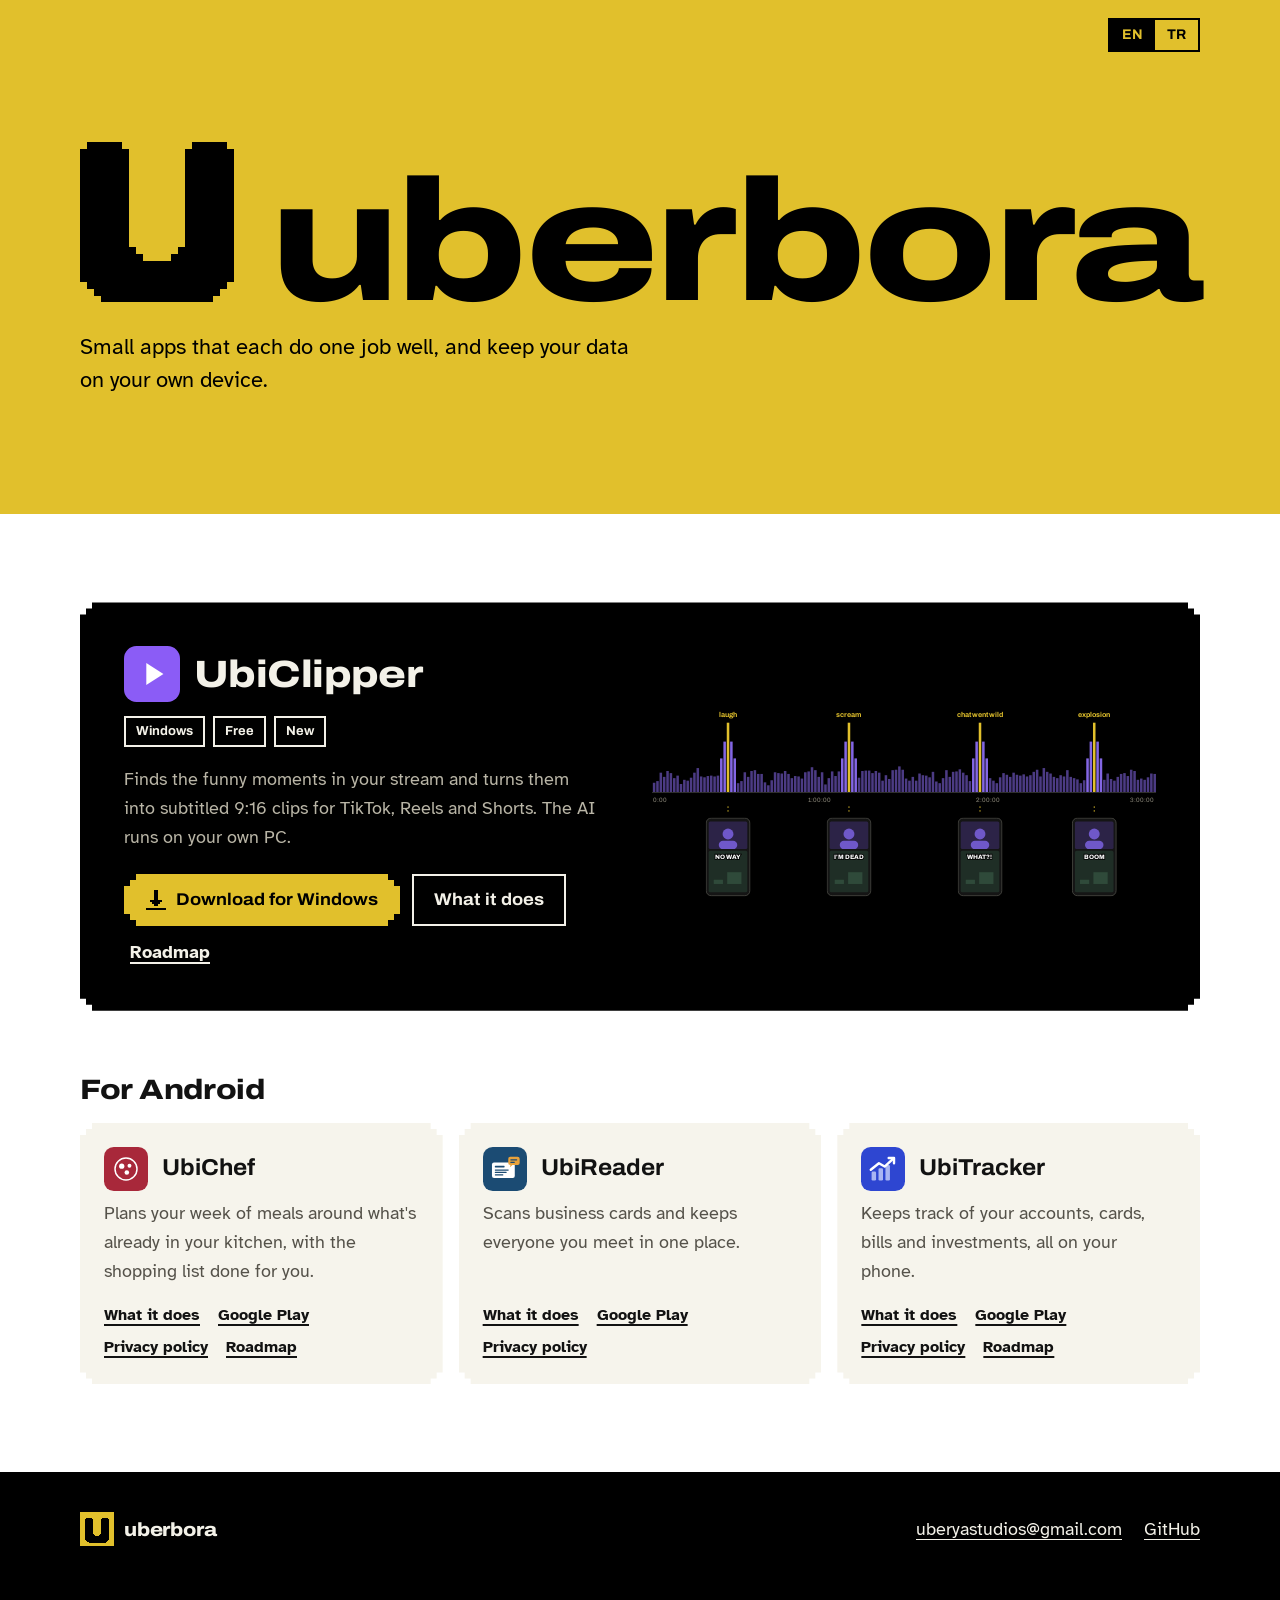
==== commit 2dbe681d: "Roadmaps for UbiChef, UbiClipper and UbiTracker - <app>/roadmap/: public, bilingual roadmap pages wi" ====
--- a/index.html
+++ b/index.html
@@ -44,6 +44,7 @@
         <div class="btnrow">
           <a class="btn sun px" href="https://github.com/uberbora/UbiClipper/releases/latest" data-dl="setup"><svg viewBox="0 0 10 10" shape-rendering="crispEdges" aria-hidden="true"><path d="M4 0h2v5h2v1H7v1H6v1H4V7H3V6H2V5h2zM0 9h10v1H0z" fill="currentColor"/></svg><span lang="en">Download for Windows</span><span lang="tr">Windows için indir</span></a>
           <a class="btn quiet" href="ubiclipper/"><span lang="en">What it does</span><span lang="tr">Neler yapar</span></a>
+          <a class="textlink rm-textlink" href="ubiclipper/roadmap/"><span lang="en">Roadmap</span><span lang="tr">Yol haritası</span></a>
         </div>
       </div>
       <figure aria-hidden="true"><svg viewBox="0 0 1200 470" focusable="false" xmlns="http://www.w3.org/2000/svg" font-family="Archivo, Segoe UI, sans-serif"><title>A three-hour stream as a loudness timeline; four peaks are picked and become four 9:16 clips with subtitles.</title><rect x="2" y="178" width="6" height="22" fill="#8B6CF0" opacity=".55"/><rect x="10" y="174" width="6" height="26" fill="#8B6CF0" opacity=".55"/><rect x="18" y="154" width="6" height="46" fill="#8B6CF0" opacity=".55"/><rect x="26" y="164" width="6" height="36" fill="#8B6CF0" opacity=".55"/><rect x="34" y="150" width="6" height="50" fill="#8B6CF0" opacity=".55"/><rect x="42" y="155" width="6" height="45" fill="#8B6CF0" opacity=".55"/><rect x="50" y="167" width="6" height="33" fill="#8B6CF0" opacity=".55"/><rect x="58" y="161" width="6" height="39" fill="#8B6CF0" opacity=".55"/><rect x="66" y="181" width="6" height="19" fill="#8B6CF0" opacity=".55"/><rect x="74" y="171" width="6" height="29" fill="#8B6CF0" opacity=".55"/><rect x="82" y="173" width="6" height="27" fill="#8B6CF0" opacity=".55"/><rect x="90" y="166" width="6" height="34" fill="#8B6CF0" opacity=".55"/><rect x="98" y="154" width="6" height="46" fill="#8B6CF0" opacity=".55"/><rect x="106" y="143" width="6" height="57" fill="#8B6CF0" opacity=".55"/><rect x="114" y="163" width="6" height="37" fill="#8B6CF0" opacity=".55"/><rect x="122" y="165" width="6" height="35" fill="#8B6CF0" opacity=".55"/><rect x="130" y="162" width="6" height="38" fill="#8B6CF0" opacity=".55"/><rect x="138" y="161" width="6" height="39" fill="#8B6CF0" opacity=".55"/><rect x="146" y="163" width="6" height="37" fill="#8B6CF0" opacity=".55"/><rect x="154" y="161" width="6" height="39" fill="#8B6CF0" opacity=".55"/><rect x="162" y="120" width="6" height="80" fill="#8B6CF0" opacity=".95"/><rect x="170" y="80" width="6" height="120" fill="#8B6CF0" opacity=".95"/><rect x="186" y="80" width="6" height="120" fill="#8B6CF0" opacity=".95"/><rect x="194" y="120" width="6" height="80" fill="#8B6CF0" opacity=".95"/><rect x="202" y="179" width="6" height="21" fill="#8B6CF0" opacity=".55"/><rect x="210" y="174" width="6" height="26" fill="#8B6CF0" opacity=".55"/><rect x="218" y="153" width="6" height="47" fill="#8B6CF0" opacity=".55"/><rect x="226" y="164" width="6" height="36" fill="#8B6CF0" opacity=".55"/><rect x="234" y="150" width="6" height="50" fill="#8B6CF0" opacity=".55"/><rect x="242" y="148" width="6" height="52" fill="#8B6CF0" opacity=".55"/><rect x="250" y="157" width="6" height="43" fill="#8B6CF0" opacity=".55"/><rect x="258" y="157" width="6" height="43" fill="#8B6CF0" opacity=".55"/><rect x="266" y="177" width="6" height="23" fill="#8B6CF0" opacity=".55"/><rect x="274" y="184" width="6" height="16" fill="#8B6CF0" opacity=".55"/><rect x="282" y="172" width="6" height="28" fill="#8B6CF0" opacity=".55"/><rect x="290" y="153" width="6" height="47" fill="#8B6CF0" opacity=".55"/><rect x="298" y="155" width="6" height="45" fill="#8B6CF0" opacity=".55"/><rect x="306" y="156" width="6" height="44" fill="#8B6CF0" opacity=".55"/><rect x="314" y="150" width="6" height="50" fill="#8B6CF0" opacity=".55"/><rect x="322" y="157" width="6" height="43" fill="#8B6CF0" opacity=".55"/><rect x="330" y="167" width="6" height="33" fill="#8B6CF0" opacity=".55"/><rect x="338" y="162" width="6" height="38" fill="#8B6CF0" opacity=".55"/><rect x="346" y="163" width="6" height="37" fill="#8B6CF0" opacity=".55"/><rect x="354" y="168" width="6" height="32" fill="#8B6CF0" opacity=".55"/><rect x="362" y="153" width="6" height="47" fill="#8B6CF0" opacity=".55"/><rect x="370" y="151" width="6" height="49" fill="#8B6CF0" opacity=".55"/><rect x="378" y="141" width="6" height="59" fill="#8B6CF0" opacity=".55"/><rect x="386" y="148" width="6" height="52" fill="#8B6CF0" opacity=".55"/><rect x="394" y="164" width="6" height="36" fill="#8B6CF0" opacity=".55"/><rect x="402" y="153" width="6" height="47" fill="#8B6CF0" opacity=".55"/><rect x="410" y="182" width="6" height="18" fill="#8B6CF0" opacity=".55"/><rect x="418" y="167" width="6" height="33" fill="#8B6CF0" opacity=".55"/><rect x="426" y="151" width="6" height="49" fill="#8B6CF0" opacity=".55"/><rect x="434" y="162" width="6" height="38" fill="#8B6CF0" opacity=".55"/><rect x="442" y="151" width="6" height="49" fill="#8B6CF0" opacity=".55"/><rect x="450" y="120" width="6" height="80" fill="#8B6CF0" opacity=".95"/><rect x="458" y="80" width="6" height="120" fill="#8B6CF0" opacity=".95"/><rect x="474" y="80" width="6" height="120" fill="#8B6CF0" opacity=".95"/><rect x="482" y="120" width="6" height="80" fill="#8B6CF0" opacity=".95"/><rect x="490" y="166" width="6" height="34" fill="#8B6CF0" opacity=".55"/><rect x="498" y="150" width="6" height="50" fill="#8B6CF0" opacity=".55"/><rect x="506" y="149" width="6" height="51" fill="#8B6CF0" opacity=".55"/><rect x="514" y="149" width="6" height="51" fill="#8B6CF0" opacity=".55"/><rect x="522" y="155" width="6" height="45" fill="#8B6CF0" opacity=".55"/><rect x="530" y="150" width="6" height="50" fill="#8B6CF0" opacity=".55"/><rect x="538" y="154" width="6" height="46" fill="#8B6CF0" opacity=".55"/><rect x="546" y="173" width="6" height="27" fill="#8B6CF0" opacity=".55"/><rect x="554" y="160" width="6" height="40" fill="#8B6CF0" opacity=".55"/><rect x="562" y="169" width="6" height="31" fill="#8B6CF0" opacity=".55"/><rect x="570" y="148" width="6" height="52" fill="#8B6CF0" opacity=".55"/><rect x="578" y="147" width="6" height="53" fill="#8B6CF0" opacity=".55"/><rect x="586" y="139" width="6" height="61" fill="#8B6CF0" opacity=".55"/><rect x="594" y="147" width="6" height="53" fill="#8B6CF0" opacity=".55"/><rect x="602" y="168" width="6" height="32" fill="#8B6CF0" opacity=".55"/><rect x="610" y="173" width="6" height="27" fill="#8B6CF0" opacity=".55"/><rect x="618" y="164" width="6" height="36" fill="#8B6CF0" opacity=".55"/><rect x="626" y="173" width="6" height="27" fill="#8B6CF0" opacity=".55"/><rect x="634" y="156" width="6" height="44" fill="#8B6CF0" opacity=".55"/><rect x="642" y="160" width="6" height="40" fill="#8B6CF0" opacity=".55"/><rect x="650" y="161" width="6" height="39" fill="#8B6CF0" opacity=".55"/><rect x="658" y="165" width="6" height="35" fill="#8B6CF0" opacity=".55"/><rect x="666" y="152" width="6" height="48" fill="#8B6CF0" opacity=".55"/><rect x="674" y="175" width="6" height="25" fill="#8B6CF0" opacity=".55"/><rect x="682" y="179" width="6" height="21" fill="#8B6CF0" opacity=".55"/><rect x="690" y="167" width="6" height="33" fill="#8B6CF0" opacity=".55"/><rect x="698" y="148" width="6" height="52" fill="#8B6CF0" opacity=".55"/><rect x="706" y="164" width="6" height="36" fill="#8B6CF0" opacity=".55"/><rect x="714" y="152" width="6" height="48" fill="#8B6CF0" opacity=".55"/><rect x="722" y="151" width="6" height="49" fill="#8B6CF0" opacity=".55"/><rect x="730" y="146" width="6" height="54" fill="#8B6CF0" opacity=".55"/><rect x="738" y="154" width="6" height="46" fill="#8B6CF0" opacity=".55"/><rect x="746" y="160" width="6" height="40" fill="#8B6CF0" opacity=".55"/><rect x="754" y="174" width="6" height="26" fill="#8B6CF0" opacity=".55"/><rect x="762" y="120" width="6" height="80" fill="#8B6CF0" opacity=".95"/><rect x="770" y="80" width="6" height="120" fill="#8B6CF0" opacity=".95"/><rect x="786" y="80" width="6" height="120" fill="#8B6CF0" opacity=".95"/><rect x="794" y="120" width="6" height="80" fill="#8B6CF0" opacity=".95"/><rect x="802" y="167" width="6" height="33" fill="#8B6CF0" opacity=".55"/><rect x="810" y="173" width="6" height="27" fill="#8B6CF0" opacity=".55"/><rect x="818" y="179" width="6" height="21" fill="#8B6CF0" opacity=".55"/><rect x="826" y="165" width="6" height="35" fill="#8B6CF0" opacity=".55"/><rect x="834" y="155" width="6" height="45" fill="#8B6CF0" opacity=".55"/><rect x="842" y="159" width="6" height="41" fill="#8B6CF0" opacity=".55"/><rect x="850" y="164" width="6" height="36" fill="#8B6CF0" opacity=".55"/><rect x="858" y="154" width="6" height="46" fill="#8B6CF0" opacity=".55"/><rect x="866" y="159" width="6" height="41" fill="#8B6CF0" opacity=".55"/><rect x="874" y="161" width="6" height="39" fill="#8B6CF0" opacity=".55"/><rect x="882" y="158" width="6" height="42" fill="#8B6CF0" opacity=".55"/><rect x="890" y="163" width="6" height="37" fill="#8B6CF0" opacity=".55"/><rect x="898" y="160" width="6" height="40" fill="#8B6CF0" opacity=".55"/><rect x="906" y="152" width="6" height="48" fill="#8B6CF0" opacity=".55"/><rect x="914" y="147" width="6" height="53" fill="#8B6CF0" opacity=".55"/><rect x="922" y="163" width="6" height="37" fill="#8B6CF0" opacity=".55"/><rect x="930" y="143" width="6" height="57" fill="#8B6CF0" opacity=".55"/><rect x="938" y="152" width="6" height="48" fill="#8B6CF0" opacity=".55"/><rect x="946" y="156" width="6" height="44" fill="#8B6CF0" opacity=".55"/><rect x="954" y="164" width="6" height="36" fill="#8B6CF0" opacity=".55"/><rect x="962" y="167" width="6" height="33" fill="#8B6CF0" opacity=".55"/><rect x="970" y="160" width="6" height="40" fill="#8B6CF0" opacity=".55"/><rect x="978" y="163" width="6" height="37" fill="#8B6CF0" opacity=".55"/><rect x="986" y="148" width="6" height="52" fill="#8B6CF0" opacity=".55"/><rect x="994" y="164" width="6" height="36" fill="#8B6CF0" opacity=".55"/><rect x="1002" y="167" width="6" height="33" fill="#8B6CF0" opacity=".55"/><rect x="1010" y="170" width="6" height="30" fill="#8B6CF0" opacity=".55"/><rect x="1018" y="179" width="6" height="21" fill="#8B6CF0" opacity=".55"/><rect x="1026" y="172" width="6" height="28" fill="#8B6CF0" opacity=".55"/><rect x="1034" y="120" width="6" height="80" fill="#8B6CF0" opacity=".95"/><rect x="1042" y="80" width="6" height="120" fill="#8B6CF0" opacity=".95"/><rect x="1058" y="80" width="6" height="120" fill="#8B6CF0" opacity=".95"/><rect x="1066" y="120" width="6" height="80" fill="#8B6CF0" opacity=".95"/><rect x="1074" y="171" width="6" height="29" fill="#8B6CF0" opacity=".55"/><rect x="1082" y="156" width="6" height="44" fill="#8B6CF0" opacity=".55"/><rect x="1090" y="169" width="6" height="31" fill="#8B6CF0" opacity=".55"/><rect x="1098" y="173" width="6" height="27" fill="#8B6CF0" opacity=".55"/><rect x="1106" y="164" width="6" height="36" fill="#8B6CF0" opacity=".55"/><rect x="1114" y="157" width="6" height="43" fill="#8B6CF0" opacity=".55"/><rect x="1122" y="155" width="6" height="45" fill="#8B6CF0" opacity=".55"/><rect x="1130" y="162" width="6" height="38" fill="#8B6CF0" opacity=".55"/><rect x="1138" y="147" width="6" height="53" fill="#8B6CF0" opacity=".55"/><rect x="1146" y="150" width="6" height="50" fill="#8B6CF0" opacity=".55"/><rect x="1154" y="171" width="6" height="29" fill="#8B6CF0" opacity=".55"/><rect x="1162" y="168" width="6" height="32" fill="#8B6CF0" opacity=".55"/><rect x="1170" y="171" width="6" height="29" fill="#8B6CF0" opacity=".55"/><rect x="1178" y="165" width="6" height="35" fill="#8B6CF0" opacity=".55"/><rect x="1186" y="156" width="6" height="44" fill="#8B6CF0" opacity=".55"/><rect x="1194" y="157" width="6" height="43" fill="#8B6CF0" opacity=".55"/><g class="picks"><rect class="pick" x="178" y="35" width="6" height="165" fill="#E1C02C"/><rect class="pick" x="466" y="35" width="6" height="165" fill="#E1C02C"/><rect class="pick" x="778" y="35" width="6" height="165" fill="#E1C02C"/><rect class="pick" x="1050" y="35" width="6" height="165" fill="#E1C02C"/></g><rect x="0" y="200" width="1200" height="2" fill="#3A3A36"/><text x="2" y="224" fill="#8E8A7C" font-size="15" text-anchor="start">0:00</text><text x="400" y="224" fill="#8E8A7C" font-size="15" text-anchor="middle">1:00:00</text><text x="800" y="224" fill="#8E8A7C" font-size="15" text-anchor="middle">2:00:00</text><text x="1196" y="224" fill="#8E8A7C" font-size="15" text-anchor="end">3:00:00</text><text x="181.0" y="22" fill="#E1C02C" font-size="17" font-weight="700" text-anchor="middle"><tspan lang="en">laugh</tspan><tspan lang="tr">kahkaha</tspan></text><path d="M181.0 234 V252" stroke="#E1C02C" stroke-width="2" stroke-dasharray="4 5"/><g transform="translate(129 262)"><rect width="104" height="185" rx="12" fill="#151515" stroke="#4A4A45" stroke-width="2"/><rect x="6" y="8" width="92" height="66" rx="4" fill="#2C2347"/><circle cx="52.0" cy="38" r="13" fill="#6F58C9"/><rect x="30.0" y="54" width="44" height="20" rx="10" fill="#6F58C9"/><rect x="6" y="78" width="92" height="99" rx="4" fill="#1F2E26"/><rect x="18" y="147" width="22" height="10" fill="#2F4A3A"/><rect x="50" y="129" width="34" height="28" fill="#2F4A3A"/><text x="52.0" y="98" font-size="15" font-weight="800" text-anchor="middle" fill="#fff" stroke="#000" stroke-width="4" paint-order="stroke"><tspan lang="en">NO WAY</tspan><tspan lang="tr">OHA</tspan></text></g><text x="469.0" y="22" fill="#E1C02C" font-size="17" font-weight="700" text-anchor="middle"><tspan lang="en">scream</tspan><tspan lang="tr">çığlık</tspan></text><path d="M469.0 234 V252" stroke="#E1C02C" stroke-width="2" stroke-dasharray="4 5"/><g transform="translate(417 262)"><rect width="104" height="185" rx="12" fill="#151515" stroke="#4A4A45" stroke-width="2"/><rect x="6" y="8" width="92" height="66" rx="4" fill="#2C2347"/><circle cx="52.0" cy="38" r="13" fill="#6F58C9"/><rect x="30.0" y="54" width="44" height="20" rx="10" fill="#6F58C9"/><rect x="6" y="78" width="92" height="99" rx="4" fill="#1F2E26"/><rect x="18" y="147" width="22" height="10" fill="#2F4A3A"/><rect x="50" y="129" width="34" height="28" fill="#2F4A3A"/><text x="52.0" y="98" font-size="15" font-weight="800" text-anchor="middle" fill="#fff" stroke="#000" stroke-width="4" paint-order="stroke"><tspan lang="en">I'M DEAD</tspan><tspan lang="tr">ÖLDÜM</tspan></text></g><text x="781.0" y="22" fill="#E1C02C" font-size="17" font-weight="700" text-anchor="middle"><tspan lang="en">chat went wild</tspan><tspan lang="tr">chat çıldırdı</tspan></text><path d="M781.0 234 V252" stroke="#E1C02C" stroke-width="2" stroke-dasharray="4 5"/><g transform="translate(729 262)"><rect width="104" height="185" rx="12" fill="#151515" stroke="#4A4A45" stroke-width="2"/><rect x="6" y="8" width="92" height="66" rx="4" fill="#2C2347"/><circle cx="52.0" cy="38" r="13" fill="#6F58C9"/><rect x="30.0" y="54" width="44" height="20" rx="10" fill="#6F58C9"/><rect x="6" y="78" width="92" height="99" rx="4" fill="#1F2E26"/><rect x="18" y="147" width="22" height="10" fill="#2F4A3A"/><rect x="50" y="129" width="34" height="28" fill="#2F4A3A"/><text x="52.0" y="98" font-size="15" font-weight="800" text-anchor="middle" fill="#fff" stroke="#000" stroke-width="4" paint-order="stroke"><tspan lang="en">WHAT?!</tspan><tspan lang="tr">NE OLUYOR</tspan></text></g><text x="1053.0" y="22" fill="#E1C02C" font-size="17" font-weight="700" text-anchor="middle"><tspan lang="en">explosion</tspan><tspan lang="tr">patlama</tspan></text><path d="M1053.0 234 V252" stroke="#E1C02C" stroke-width="2" stroke-dasharray="4 5"/><g transform="translate(1001 262)"><rect width="104" height="185" rx="12" fill="#151515" stroke="#4A4A45" stroke-width="2"/><rect x="6" y="8" width="92" height="66" rx="4" fill="#2C2347"/><circle cx="52.0" cy="38" r="13" fill="#6F58C9"/><rect x="30.0" y="54" width="44" height="20" rx="10" fill="#6F58C9"/><rect x="6" y="78" width="92" height="99" rx="4" fill="#1F2E26"/><rect x="18" y="147" width="22" height="10" fill="#2F4A3A"/><rect x="50" y="129" width="34" height="28" fill="#2F4A3A"/><text x="52.0" y="98" font-size="15" font-weight="800" text-anchor="middle" fill="#fff" stroke="#000" stroke-width="4" paint-order="stroke"><tspan lang="en">BOOM</tspan><tspan lang="tr">BOOM</tspan></text></g></svg></figure>
@@ -58,7 +59,7 @@
           <div class="links">
             <a class="textlink" href="ubichef/"><span lang="en">What it does</span><span lang="tr">Neler yapar</span></a>
             <a class="textlink" href="https://play.google.com/store/apps/details?id=com.uberbora.ubichef">Google Play</a>
-            <a class="textlink" href="ubichef/privacy/"><span lang="en">Privacy policy</span><span lang="tr">Gizlilik politikası</span></a>
+            <a class="textlink" href="ubichef/privacy/"><span lang="en">Privacy policy</span><span lang="tr">Gizlilik politikası</span></a><a class="textlink" href="ubichef/roadmap/"><span lang="en">Roadmap</span><span lang="tr">Yol haritası</span></a>
           </div>
         </article>
         <article class="tile px">
@@ -69,7 +70,7 @@
         <article class="tile px">
           <div class="appname"><svg viewBox="0 0 108 108" aria-hidden="true"><rect width="108" height="108" rx="24" fill="#2E46D1"/><rect x="26" y="60" width="11" height="22" rx="3" fill="#A9B5F2"/><rect x="43" y="52" width="11" height="30" rx="3" fill="#A9B5F2"/><rect x="60" y="44" width="11" height="38" rx="3" fill="#A9B5F2"/><path d="M24 56 L44 40 L58 48 L80 28" fill="none" stroke="#fff" stroke-width="6" stroke-linecap="round" stroke-linejoin="round"/><path d="M68 27 L81 27 L81 40" fill="none" stroke="#fff" stroke-width="6" stroke-linecap="round" stroke-linejoin="round"/></svg><h3><a href="ubitracker/">UbiTracker</a></h3></div>
           <p lang="en">Keeps track of your accounts, cards, bills and investments, all on your phone.</p><p lang="tr">Hesaplarını, kartlarını, faturalarını ve yatırımlarını takip eder; hepsi telefonunda.</p>
-          <div class="links"><a class="textlink" href="ubitracker/"><span lang="en">What it does</span><span lang="tr">Neler yapar</span></a><a class="textlink" href="https://play.google.com/store/apps/details?id=com.uberbora.ubitracker">Google Play</a><a class="textlink" href="ubitracker/privacy/"><span lang="en">Privacy policy</span><span lang="tr">Gizlilik politikası</span></a></div>
+          <div class="links"><a class="textlink" href="ubitracker/"><span lang="en">What it does</span><span lang="tr">Neler yapar</span></a><a class="textlink" href="https://play.google.com/store/apps/details?id=com.uberbora.ubitracker">Google Play</a><a class="textlink" href="ubitracker/privacy/"><span lang="en">Privacy policy</span><span lang="tr">Gizlilik politikası</span></a><a class="textlink" href="ubitracker/roadmap/"><span lang="en">Roadmap</span><span lang="tr">Yol haritası</span></a></div>
         </article>
       </div>
     </section>
--- a/assets/site.css
+++ b/assets/site.css
@@ -197,6 +197,41 @@
 .tile h3 a { text-decoration: none; }
 .tile h3 a:hover { text-decoration: underline; text-underline-offset: 4px; }
 
+/* ---------------------------------------------------------------- roadmaps */
+.rm-hero { padding-bottom: clamp(36px, 6vw, 64px); }
+.rm-hero h1 { margin: 14px 0 18px; }
+.rm-app { text-decoration: none; }
+.rm-app:hover span { text-decoration: underline; text-underline-offset: 4px; }
+.rm-progress { display: flex; height: 12px; max-width: 36rem; margin: 28px 0 10px; background: #2E2E2B; }
+.rm-progress .d { background: var(--sun); }
+.rm-progress .n { background: repeating-linear-gradient(90deg, var(--sun) 0 6px, transparent 6px 12px); }
+.rm-count { margin-bottom: 4px; }
+.rm-body { padding-block: clamp(28px, 5vw, 56px) clamp(48px, 7vw, 88px); }
+.rm-filters { display: flex; flex-wrap: wrap; gap: 8px; margin-bottom: clamp(24px, 4vw, 40px); }
+.rm-filters button {
+  font: 700 15px/1 var(--display); padding: 10px 14px; cursor: pointer;
+  background: transparent; color: var(--text); border: 2px solid var(--text);
+}
+.rm-filters button[aria-pressed="true"] { background: var(--text); color: var(--paper); }
+.rm-phase { padding-block: clamp(24px, 4vw, 40px); border-top: 2px solid var(--line); }
+.rm-phase[hidden], .rm-item[hidden] { display: none; }
+.rm-head { display: grid; grid-template-columns: 64px 1fr; gap: 18px; align-items: start; margin-bottom: 20px; }
+.rm-num { display: grid; place-items: center; height: 52px; background: var(--sun); color: var(--black); font: 800 20px/1 var(--display); --s: 4px; }
+.rm-head h2 { font-size: clamp(24px, 3vw, 32px); margin: 4px 0 6px; }
+.rm-head p { margin: 0; }
+.rm-list { list-style: none; margin: 0 0 0 82px; padding: 0; display: grid; gap: 4px; }
+.rm-item { display: grid; grid-template-columns: 112px 1fr; gap: 16px; align-items: start; padding: 14px 0; border-bottom: 1px solid var(--line); }
+.rm-item:last-child { border-bottom: 0; }
+.rm-item h3 { font-size: 19px; margin-bottom: 4px; }
+.rm-item p { margin: 0; color: var(--muted); font-size: 17px; }
+.chip { justify-self: start; font: 700 13px/1 var(--display); padding: 7px 9px; border: 2px solid var(--text); margin-top: 2px; white-space: nowrap; }
+.chip.done { background: var(--text); color: var(--paper); }
+.chip.next { background: var(--sun); color: var(--black); border-color: var(--sun); }
+.chip.plan { background: transparent; }
+.chip.idea { background: transparent; border-style: dashed; color: var(--muted); border-color: var(--muted); }
+.rm-item[data-s="done"] h3 { color: var(--muted); }
+.btnrow .rm-textlink { margin-left: 6px; }
+
 /* ---------------------------------------------------------------- small screens */
 @media (max-width: 880px) {
   .featured, .install, .hero-split, .promise { grid-template-columns: 1fr; }
@@ -207,6 +242,10 @@
 @media (max-width: 520px) {
   body { font-size: 17px; }
   .btn { width: 100%; justify-content: center; }
+  .rm-head { grid-template-columns: 48px 1fr; gap: 14px; }
+  .rm-num { height: 44px; font-size: 17px; }
+  .rm-list { margin-left: 0; }
+  .rm-item { grid-template-columns: 1fr; gap: 8px; }
   .reqs { grid-template-columns: 1fr; gap: 2px 0; }
   .reqs dd { margin-bottom: 10px; }
 }
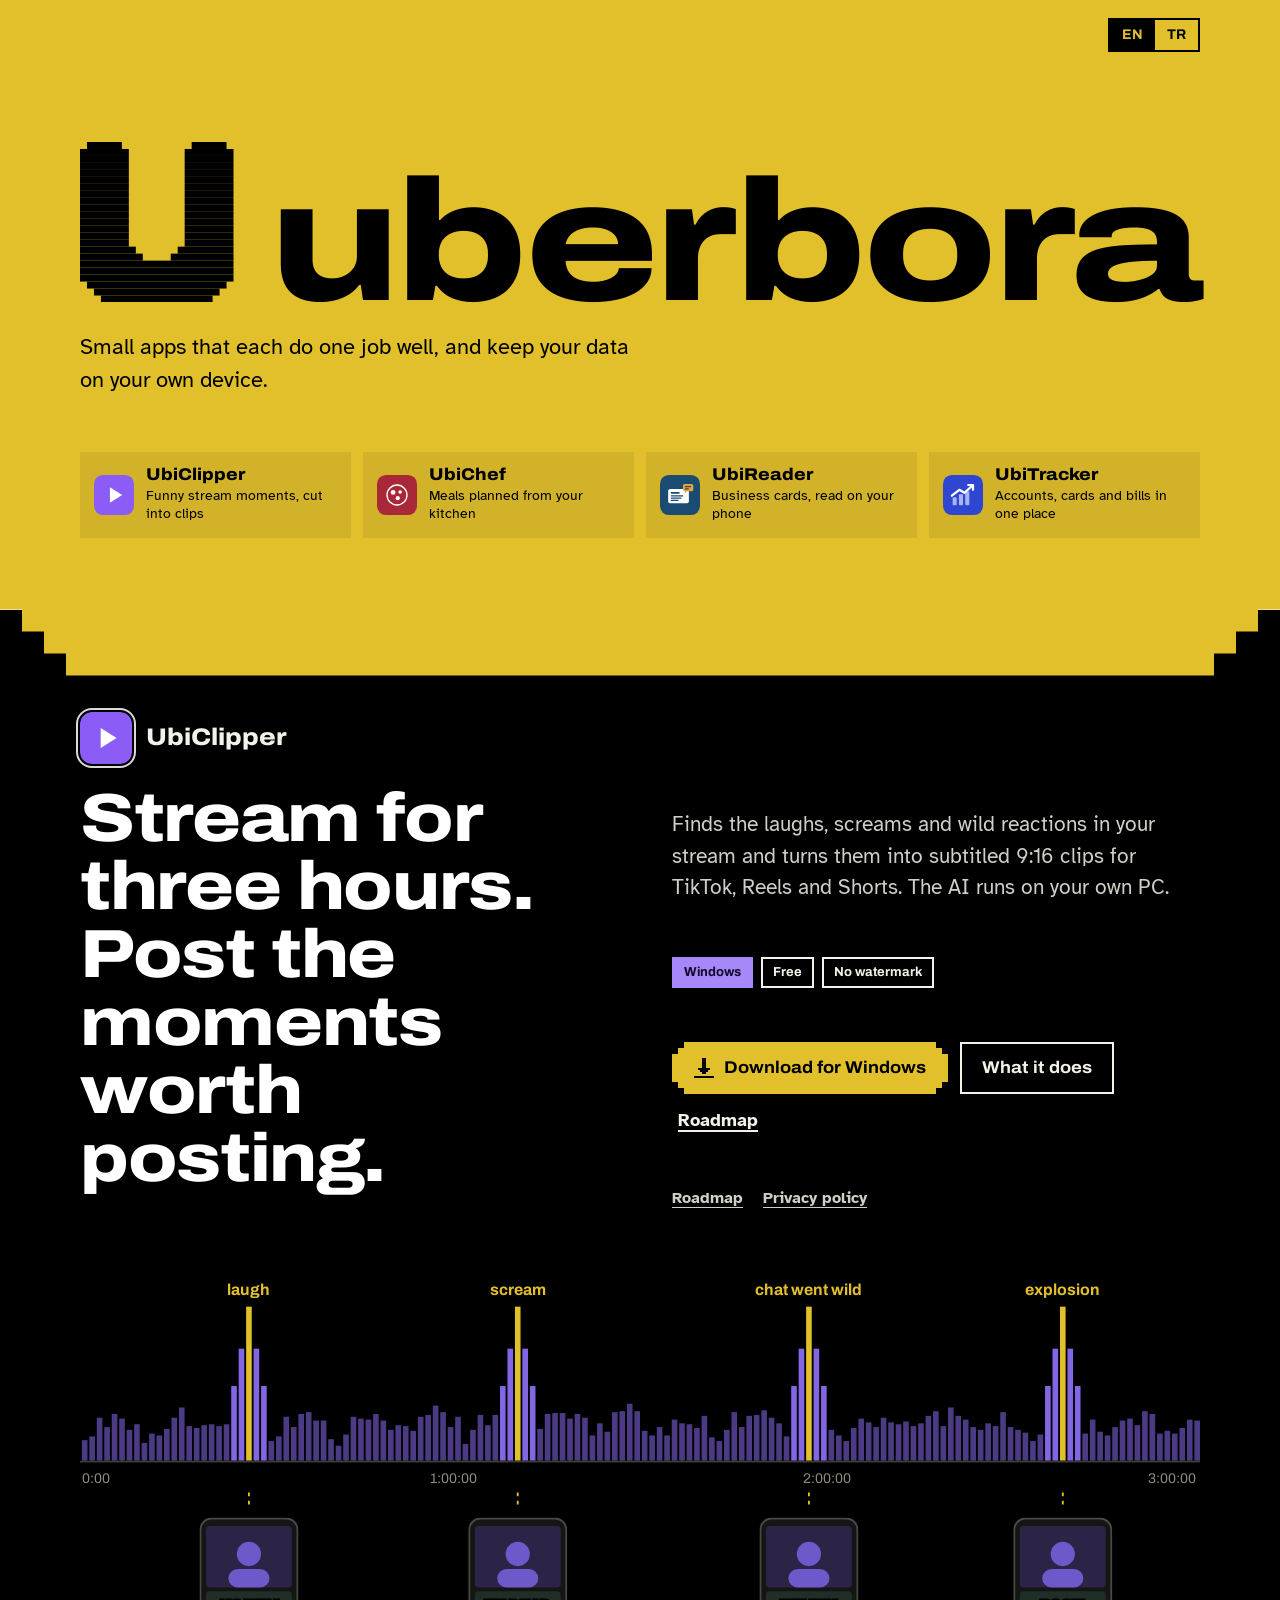
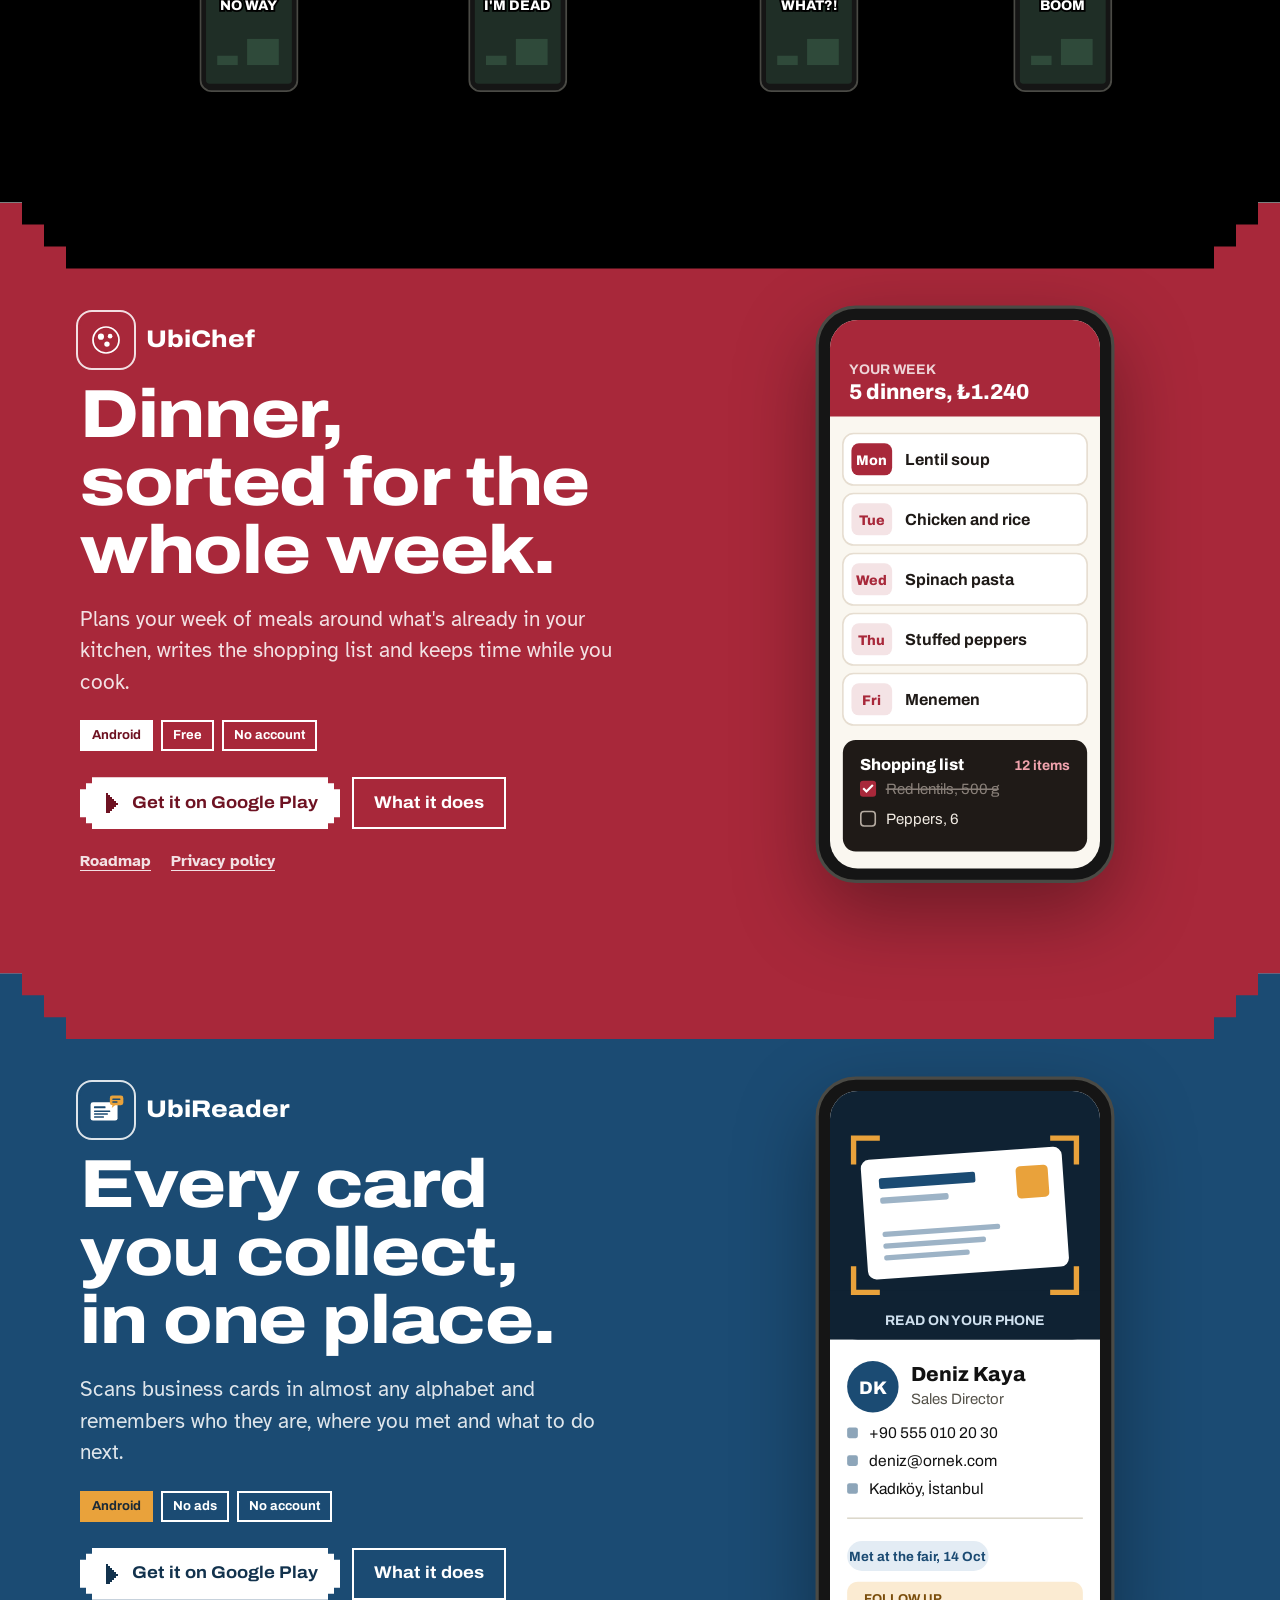
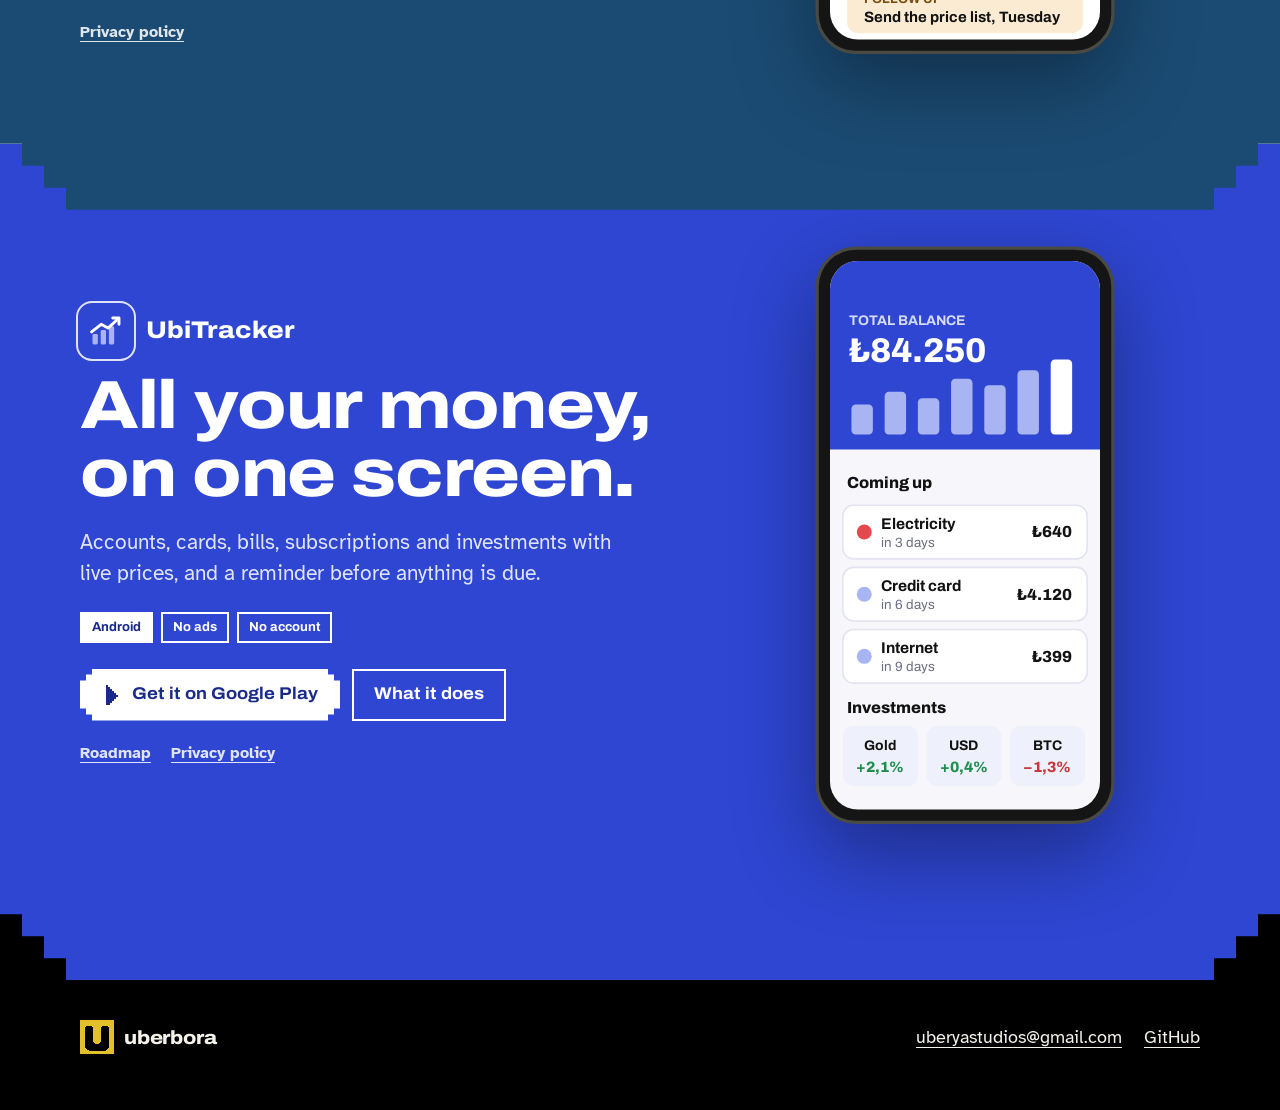
==== commit edb007d2: "Redesign: one colour per app, stepped U edges everywhere - Home: hero with the pixel U building in a" ====
--- a/index.html
+++ b/index.html
@@ -14,67 +14,84 @@
 <link rel="apple-touch-icon" href="assets/uberbora.png">
 <link rel="preconnect" href="https://fonts.googleapis.com">
 <link rel="preconnect" href="https://fonts.gstatic.com" crossorigin>
-<link rel="stylesheet" href="https://fonts.googleapis.com/css2?family=Archivo:wdth,wght@100..125,400..900&family=Atkinson+Hyperlegible:ital,wght@0,400;0,700;1,400&display=swap">
+<link rel="stylesheet" href="https://fonts.googleapis.com/css2?family=Archivo:wdth,wght@62..125,400..900&family=Atkinson+Hyperlegible:ital,wght@0,400;0,700;1,400&display=swap">
 <link rel="stylesheet" href="assets/site.css">
 <script src="assets/site.js"></script>
 </head>
-<body>
-<header class="hero-home on-sun">
+<body class="home">
+<header class="hero-home on-sun" style="z-index:11">
   <div class="wrap">
     <div class="topbar"><span></span><div class="langswitch" role="group" aria-label="Language / Dil"><button type="button" data-set="en" aria-pressed="true">EN</button><button type="button" data-set="tr" aria-pressed="false">TR</button></div></div>
     <div class="mark">
-      <svg class="bigu" viewBox="5 6 22 23" shape-rendering="crispEdges" aria-hidden="true"><path d="M6 6h5v1h-5zM21 6h5v1h-5zM5 7h7v14h-7zM20 7h7v14h-7zM5 21h8v1h-8zM19 21h8v1h-8zM5 22h9v1h-9zM18 22h9v1h-9zM5 23h22v3h-22zM6 26h20v1h-20zM7 27h18v1h-18zM8 28h16v1h-16z"/></svg>
+      <svg class="bigu" viewBox="5 6 22 23" shape-rendering="crispEdges" aria-hidden="true"><rect x="6" y="6" width="5" height="1" style="--r:0"/><rect x="21" y="6" width="5" height="1" style="--r:0"/><rect x="5" y="7" width="7" height="1" style="--r:1"/><rect x="5" y="8" width="7" height="1" style="--r:2"/><rect x="5" y="9" width="7" height="1" style="--r:3"/><rect x="5" y="10" width="7" height="1" style="--r:4"/><rect x="5" y="11" width="7" height="1" style="--r:5"/><rect x="5" y="12" width="7" height="1" style="--r:6"/><rect x="5" y="13" width="7" height="1" style="--r:7"/><rect x="5" y="14" width="7" height="1" style="--r:8"/><rect x="5" y="15" width="7" height="1" style="--r:9"/><rect x="5" y="16" width="7" height="1" style="--r:10"/><rect x="5" y="17" width="7" height="1" style="--r:11"/><rect x="5" y="18" width="7" height="1" style="--r:12"/><rect x="5" y="19" width="7" height="1" style="--r:13"/><rect x="5" y="20" width="7" height="1" style="--r:14"/><rect x="20" y="7" width="7" height="1" style="--r:1"/><rect x="20" y="8" width="7" height="1" style="--r:2"/><rect x="20" y="9" width="7" height="1" style="--r:3"/><rect x="20" y="10" width="7" height="1" style="--r:4"/><rect x="20" y="11" width="7" height="1" style="--r:5"/><rect x="20" y="12" width="7" height="1" style="--r:6"/><rect x="20" y="13" width="7" height="1" style="--r:7"/><rect x="20" y="14" width="7" height="1" style="--r:8"/><rect x="20" y="15" width="7" height="1" style="--r:9"/><rect x="20" y="16" width="7" height="1" style="--r:10"/><rect x="20" y="17" width="7" height="1" style="--r:11"/><rect x="20" y="18" width="7" height="1" style="--r:12"/><rect x="20" y="19" width="7" height="1" style="--r:13"/><rect x="20" y="20" width="7" height="1" style="--r:14"/><rect x="5" y="21" width="8" height="1" style="--r:15"/><rect x="19" y="21" width="8" height="1" style="--r:15"/><rect x="5" y="22" width="9" height="1" style="--r:16"/><rect x="18" y="22" width="9" height="1" style="--r:16"/><rect x="5" y="23" width="22" height="1" style="--r:17"/><rect x="5" y="24" width="22" height="1" style="--r:18"/><rect x="5" y="25" width="22" height="1" style="--r:19"/><rect x="6" y="26" width="20" height="1" style="--r:20"/><rect x="7" y="27" width="18" height="1" style="--r:21"/><rect x="8" y="28" width="16" height="1" style="--r:22"/></svg>
       <h1 class="wordmark">uberbora</h1>
     </div>
     <p class="lede" lang="en">Small apps that each do one job well, and keep your data on your own device.</p><p class="lede" lang="tr">Her biri tek bir işi iyi yapan ve verilerini kendi cihazında tutan küçük uygulamalar.</p>
+    <nav class="app-index" aria-label="Apps / Uygulamalar">
+      <ul>
+        <li><a href="#ubiclipper"><svg aria-hidden="true" viewBox="0 0 108 108"><rect width="108" height="108" rx="24" fill="#8B5CF6"/><path d="M43 33v42l33-21z" fill="#fff"/></svg><span class="ix-name">UbiClipper</span><span class="ix-what"><span lang="en">Funny stream moments, cut into clips</span><span lang="tr">Yayının komik anları, klip olarak</span></span></a></li>
+        <li><a href="#ubichef"><svg viewBox="0 0 108 108" aria-hidden="true"><rect width="108" height="108" rx="24" fill="#a8283a"/><circle cx="54" cy="54" r="27" fill="none" stroke="#fff" stroke-width="3.6"/><circle cx="43.5" cy="47" r="6.4" fill="#fff"/><circle cx="62.5" cy="46" r="4.8" fill="#fff"/><circle cx="56" cy="62.5" r="5.6" fill="#fff"/></svg><span class="ix-name">UbiChef</span><span class="ix-what"><span lang="en">Meals planned from your kitchen</span><span lang="tr">Mutfağına göre yemek planı</span></span></a></li>
+        <li><a href="#ubireader"><svg viewBox="0 0 108 108" aria-hidden="true"><rect width="108" height="108" rx="24" fill="#1b4b73"/><rect x="22" y="38" width="56" height="38" rx="5" fill="#fff"/><rect x="29" y="46" width="24" height="4.5" rx="1.2" fill="#1b4b73"/><rect x="29" y="55" width="34" height="3" rx="1" fill="#1b4b73"/><rect x="29" y="61" width="29" height="3" rx="1" fill="#1b4b73"/><rect x="29" y="67" width="21" height="3" rx="1" fill="#1b4b73"/><rect x="62" y="24" width="28" height="20" rx="5" fill="#e9a23b"/><path d="M68 42h7l-9 8z" fill="#e9a23b"/><rect x="67" y="30" width="17" height="3" rx="1" fill="#1b4b73"/><rect x="67" y="36" width="11" height="3" rx="1" fill="#1b4b73"/></svg><span class="ix-name">UbiReader</span><span class="ix-what"><span lang="en">Business cards, read on your phone</span><span lang="tr">Kartvizitler, telefonunda okunur</span></span></a></li>
+        <li><a href="#ubitracker"><svg viewBox="0 0 108 108" aria-hidden="true"><rect width="108" height="108" rx="24" fill="#2E46D1"/><rect x="26" y="60" width="11" height="22" rx="3" fill="#A9B5F2"/><rect x="43" y="52" width="11" height="30" rx="3" fill="#A9B5F2"/><rect x="60" y="44" width="11" height="38" rx="3" fill="#A9B5F2"/><path d="M24 56 L44 40 L58 48 L80 28" fill="none" stroke="#fff" stroke-width="6" stroke-linecap="round" stroke-linejoin="round"/><path d="M68 27 L81 27 L81 40" fill="none" stroke="#fff" stroke-width="6" stroke-linecap="round" stroke-linejoin="round"/></svg><span class="ix-name">UbiTracker</span><span class="ix-what"><span lang="en">Accounts, cards and bills in one place</span><span lang="tr">Hesaplar, kartlar ve faturalar tek yerde</span></span></a></li>
+      </ul>
+    </nav>
   </div>
 </header>
 
-<main class="shelf">
-  <div class="wrap">
-    <section class="featured on-dark px" aria-labelledby="uc-name">
-      <div>
-        <div class="appname"><svg aria-hidden="true" viewBox="0 0 108 108"><rect width="108" height="108" rx="24" fill="#8B5CF6"/><path d="M43 33v42l33-21z" fill="#fff"/></svg><h2 id="uc-name">UbiClipper</h2></div>
-        <ul class="tags" aria-label="Platform">
-          <li style="background:transparent;border-color:#F3F1E8">Windows</li>
-          <li style="background:transparent;border-color:#F3F1E8"><span lang="en">Free</span><span lang="tr">Ücretsiz</span></li>
-          <li style="background:transparent;border-color:#F3F1E8"><span lang="en">New</span><span lang="tr">Yeni</span></li>
-        </ul>
-        <p class="muted" lang="en">Finds the funny moments in your stream and turns them into subtitled 9:16 clips for TikTok, Reels and Shorts. The AI runs on your own PC.</p><p class="muted" lang="tr">Yayınındaki komik anları bulur, TikTok, Reels ve Shorts için altyazılı 9:16 kliplere çevirir. AI kendi bilgisayarında çalışır.</p>
-        <div class="btnrow">
-          <a class="btn sun px" href="https://github.com/uberbora/UbiClipper/releases/latest" data-dl="setup"><svg viewBox="0 0 10 10" shape-rendering="crispEdges" aria-hidden="true"><path d="M4 0h2v5h2v1H7v1H6v1H4V7H3V6H2V5h2zM0 9h10v1H0z" fill="currentColor"/></svg><span lang="en">Download for Windows</span><span lang="tr">Windows için indir</span></a>
-          <a class="btn quiet" href="ubiclipper/"><span lang="en">What it does</span><span lang="tr">Neler yapar</span></a>
-          <a class="textlink rm-textlink" href="ubiclipper/roadmap/"><span lang="en">Roadmap</span><span lang="tr">Yol haritası</span></a>
-        </div>
+<main>
+  <section class="band band-ubiclipper" id="ubiclipper" aria-labelledby="ubiclipper-h" style="z-index:10">
+    <div class="wrap band-grid">
+      <div class="band-text">
+        <div class="appname"><svg aria-hidden="true" viewBox="0 0 108 108"><rect width="108" height="108" rx="24" fill="#8B5CF6"/><path d="M43 33v42l33-21z" fill="#fff"/></svg><h2 id="ubiclipper-h">UbiClipper</h2></div>
+        <p class="band-h" lang="en">Stream for three hours. Post the moments worth posting.</p><p class="band-h" lang="tr">Üç saat yayın aç. Paylaşmaya değer anları paylaş.</p>
+        <p class="band-p" lang="en">Finds the laughs, screams and wild reactions in your stream and turns them into subtitled 9:16 clips for TikTok, Reels and Shorts. The AI runs on your own PC.</p><p class="band-p" lang="tr">Yayınındaki kahkahaları, çığlıkları ve çılgın tepkileri bulur; TikTok, Reels ve Shorts için altyazılı 9:16 kliplere çevirir. AI kendi bilgisayarında çalışır.</p>
+        <ul class="tags" aria-label="UbiClipper"><li>Windows</li><li><span lang="en">Free</span><span lang="tr">Ücretsiz</span></li><li><span lang="en">No watermark</span><span lang="tr">Filigran yok</span></li></ul>
+        <div class="btnrow"><a class="btn sun px" href="https://github.com/uberbora/UbiClipper/releases/latest" data-dl="setup"><svg viewBox="0 0 10 10" shape-rendering="crispEdges" aria-hidden="true"><path d="M4 0h2v5h2v1H7v1H6v1H4V7H3V6H2V5h2zM0 9h10v1H0z" fill="currentColor"/></svg><span lang="en">Download for Windows</span><span lang="tr">Windows için indir</span></a><a class="btn quiet" href="ubiclipper/"><span lang="en">What it does</span><span lang="tr">Neler yapar</span></a>
+          <a class="textlink rm-textlink" href="ubiclipper/roadmap/"><span lang="en">Roadmap</span><span lang="tr">Yol haritası</span></a></div>
+        <p class="band-small"><a href="ubiclipper/roadmap/"><span lang="en">Roadmap</span><span lang="tr">Yol haritası</span></a><a href="ubiclipper/privacy/"><span lang="en">Privacy policy</span><span lang="tr">Gizlilik politikası</span></a></p>
       </div>
-      <figure aria-hidden="true"><svg viewBox="0 0 1200 470" focusable="false" xmlns="http://www.w3.org/2000/svg" font-family="Archivo, Segoe UI, sans-serif"><title>A three-hour stream as a loudness timeline; four peaks are picked and become four 9:16 clips with subtitles.</title><rect x="2" y="178" width="6" height="22" fill="#8B6CF0" opacity=".55"/><rect x="10" y="174" width="6" height="26" fill="#8B6CF0" opacity=".55"/><rect x="18" y="154" width="6" height="46" fill="#8B6CF0" opacity=".55"/><rect x="26" y="164" width="6" height="36" fill="#8B6CF0" opacity=".55"/><rect x="34" y="150" width="6" height="50" fill="#8B6CF0" opacity=".55"/><rect x="42" y="155" width="6" height="45" fill="#8B6CF0" opacity=".55"/><rect x="50" y="167" width="6" height="33" fill="#8B6CF0" opacity=".55"/><rect x="58" y="161" width="6" height="39" fill="#8B6CF0" opacity=".55"/><rect x="66" y="181" width="6" height="19" fill="#8B6CF0" opacity=".55"/><rect x="74" y="171" width="6" height="29" fill="#8B6CF0" opacity=".55"/><rect x="82" y="173" width="6" height="27" fill="#8B6CF0" opacity=".55"/><rect x="90" y="166" width="6" height="34" fill="#8B6CF0" opacity=".55"/><rect x="98" y="154" width="6" height="46" fill="#8B6CF0" opacity=".55"/><rect x="106" y="143" width="6" height="57" fill="#8B6CF0" opacity=".55"/><rect x="114" y="163" width="6" height="37" fill="#8B6CF0" opacity=".55"/><rect x="122" y="165" width="6" height="35" fill="#8B6CF0" opacity=".55"/><rect x="130" y="162" width="6" height="38" fill="#8B6CF0" opacity=".55"/><rect x="138" y="161" width="6" height="39" fill="#8B6CF0" opacity=".55"/><rect x="146" y="163" width="6" height="37" fill="#8B6CF0" opacity=".55"/><rect x="154" y="161" width="6" height="39" fill="#8B6CF0" opacity=".55"/><rect x="162" y="120" width="6" height="80" fill="#8B6CF0" opacity=".95"/><rect x="170" y="80" width="6" height="120" fill="#8B6CF0" opacity=".95"/><rect x="186" y="80" width="6" height="120" fill="#8B6CF0" opacity=".95"/><rect x="194" y="120" width="6" height="80" fill="#8B6CF0" opacity=".95"/><rect x="202" y="179" width="6" height="21" fill="#8B6CF0" opacity=".55"/><rect x="210" y="174" width="6" height="26" fill="#8B6CF0" opacity=".55"/><rect x="218" y="153" width="6" height="47" fill="#8B6CF0" opacity=".55"/><rect x="226" y="164" width="6" height="36" fill="#8B6CF0" opacity=".55"/><rect x="234" y="150" width="6" height="50" fill="#8B6CF0" opacity=".55"/><rect x="242" y="148" width="6" height="52" fill="#8B6CF0" opacity=".55"/><rect x="250" y="157" width="6" height="43" fill="#8B6CF0" opacity=".55"/><rect x="258" y="157" width="6" height="43" fill="#8B6CF0" opacity=".55"/><rect x="266" y="177" width="6" height="23" fill="#8B6CF0" opacity=".55"/><rect x="274" y="184" width="6" height="16" fill="#8B6CF0" opacity=".55"/><rect x="282" y="172" width="6" height="28" fill="#8B6CF0" opacity=".55"/><rect x="290" y="153" width="6" height="47" fill="#8B6CF0" opacity=".55"/><rect x="298" y="155" width="6" height="45" fill="#8B6CF0" opacity=".55"/><rect x="306" y="156" width="6" height="44" fill="#8B6CF0" opacity=".55"/><rect x="314" y="150" width="6" height="50" fill="#8B6CF0" opacity=".55"/><rect x="322" y="157" width="6" height="43" fill="#8B6CF0" opacity=".55"/><rect x="330" y="167" width="6" height="33" fill="#8B6CF0" opacity=".55"/><rect x="338" y="162" width="6" height="38" fill="#8B6CF0" opacity=".55"/><rect x="346" y="163" width="6" height="37" fill="#8B6CF0" opacity=".55"/><rect x="354" y="168" width="6" height="32" fill="#8B6CF0" opacity=".55"/><rect x="362" y="153" width="6" height="47" fill="#8B6CF0" opacity=".55"/><rect x="370" y="151" width="6" height="49" fill="#8B6CF0" opacity=".55"/><rect x="378" y="141" width="6" height="59" fill="#8B6CF0" opacity=".55"/><rect x="386" y="148" width="6" height="52" fill="#8B6CF0" opacity=".55"/><rect x="394" y="164" width="6" height="36" fill="#8B6CF0" opacity=".55"/><rect x="402" y="153" width="6" height="47" fill="#8B6CF0" opacity=".55"/><rect x="410" y="182" width="6" height="18" fill="#8B6CF0" opacity=".55"/><rect x="418" y="167" width="6" height="33" fill="#8B6CF0" opacity=".55"/><rect x="426" y="151" width="6" height="49" fill="#8B6CF0" opacity=".55"/><rect x="434" y="162" width="6" height="38" fill="#8B6CF0" opacity=".55"/><rect x="442" y="151" width="6" height="49" fill="#8B6CF0" opacity=".55"/><rect x="450" y="120" width="6" height="80" fill="#8B6CF0" opacity=".95"/><rect x="458" y="80" width="6" height="120" fill="#8B6CF0" opacity=".95"/><rect x="474" y="80" width="6" height="120" fill="#8B6CF0" opacity=".95"/><rect x="482" y="120" width="6" height="80" fill="#8B6CF0" opacity=".95"/><rect x="490" y="166" width="6" height="34" fill="#8B6CF0" opacity=".55"/><rect x="498" y="150" width="6" height="50" fill="#8B6CF0" opacity=".55"/><rect x="506" y="149" width="6" height="51" fill="#8B6CF0" opacity=".55"/><rect x="514" y="149" width="6" height="51" fill="#8B6CF0" opacity=".55"/><rect x="522" y="155" width="6" height="45" fill="#8B6CF0" opacity=".55"/><rect x="530" y="150" width="6" height="50" fill="#8B6CF0" opacity=".55"/><rect x="538" y="154" width="6" height="46" fill="#8B6CF0" opacity=".55"/><rect x="546" y="173" width="6" height="27" fill="#8B6CF0" opacity=".55"/><rect x="554" y="160" width="6" height="40" fill="#8B6CF0" opacity=".55"/><rect x="562" y="169" width="6" height="31" fill="#8B6CF0" opacity=".55"/><rect x="570" y="148" width="6" height="52" fill="#8B6CF0" opacity=".55"/><rect x="578" y="147" width="6" height="53" fill="#8B6CF0" opacity=".55"/><rect x="586" y="139" width="6" height="61" fill="#8B6CF0" opacity=".55"/><rect x="594" y="147" width="6" height="53" fill="#8B6CF0" opacity=".55"/><rect x="602" y="168" width="6" height="32" fill="#8B6CF0" opacity=".55"/><rect x="610" y="173" width="6" height="27" fill="#8B6CF0" opacity=".55"/><rect x="618" y="164" width="6" height="36" fill="#8B6CF0" opacity=".55"/><rect x="626" y="173" width="6" height="27" fill="#8B6CF0" opacity=".55"/><rect x="634" y="156" width="6" height="44" fill="#8B6CF0" opacity=".55"/><rect x="642" y="160" width="6" height="40" fill="#8B6CF0" opacity=".55"/><rect x="650" y="161" width="6" height="39" fill="#8B6CF0" opacity=".55"/><rect x="658" y="165" width="6" height="35" fill="#8B6CF0" opacity=".55"/><rect x="666" y="152" width="6" height="48" fill="#8B6CF0" opacity=".55"/><rect x="674" y="175" width="6" height="25" fill="#8B6CF0" opacity=".55"/><rect x="682" y="179" width="6" height="21" fill="#8B6CF0" opacity=".55"/><rect x="690" y="167" width="6" height="33" fill="#8B6CF0" opacity=".55"/><rect x="698" y="148" width="6" height="52" fill="#8B6CF0" opacity=".55"/><rect x="706" y="164" width="6" height="36" fill="#8B6CF0" opacity=".55"/><rect x="714" y="152" width="6" height="48" fill="#8B6CF0" opacity=".55"/><rect x="722" y="151" width="6" height="49" fill="#8B6CF0" opacity=".55"/><rect x="730" y="146" width="6" height="54" fill="#8B6CF0" opacity=".55"/><rect x="738" y="154" width="6" height="46" fill="#8B6CF0" opacity=".55"/><rect x="746" y="160" width="6" height="40" fill="#8B6CF0" opacity=".55"/><rect x="754" y="174" width="6" height="26" fill="#8B6CF0" opacity=".55"/><rect x="762" y="120" width="6" height="80" fill="#8B6CF0" opacity=".95"/><rect x="770" y="80" width="6" height="120" fill="#8B6CF0" opacity=".95"/><rect x="786" y="80" width="6" height="120" fill="#8B6CF0" opacity=".95"/><rect x="794" y="120" width="6" height="80" fill="#8B6CF0" opacity=".95"/><rect x="802" y="167" width="6" height="33" fill="#8B6CF0" opacity=".55"/><rect x="810" y="173" width="6" height="27" fill="#8B6CF0" opacity=".55"/><rect x="818" y="179" width="6" height="21" fill="#8B6CF0" opacity=".55"/><rect x="826" y="165" width="6" height="35" fill="#8B6CF0" opacity=".55"/><rect x="834" y="155" width="6" height="45" fill="#8B6CF0" opacity=".55"/><rect x="842" y="159" width="6" height="41" fill="#8B6CF0" opacity=".55"/><rect x="850" y="164" width="6" height="36" fill="#8B6CF0" opacity=".55"/><rect x="858" y="154" width="6" height="46" fill="#8B6CF0" opacity=".55"/><rect x="866" y="159" width="6" height="41" fill="#8B6CF0" opacity=".55"/><rect x="874" y="161" width="6" height="39" fill="#8B6CF0" opacity=".55"/><rect x="882" y="158" width="6" height="42" fill="#8B6CF0" opacity=".55"/><rect x="890" y="163" width="6" height="37" fill="#8B6CF0" opacity=".55"/><rect x="898" y="160" width="6" height="40" fill="#8B6CF0" opacity=".55"/><rect x="906" y="152" width="6" height="48" fill="#8B6CF0" opacity=".55"/><rect x="914" y="147" width="6" height="53" fill="#8B6CF0" opacity=".55"/><rect x="922" y="163" width="6" height="37" fill="#8B6CF0" opacity=".55"/><rect x="930" y="143" width="6" height="57" fill="#8B6CF0" opacity=".55"/><rect x="938" y="152" width="6" height="48" fill="#8B6CF0" opacity=".55"/><rect x="946" y="156" width="6" height="44" fill="#8B6CF0" opacity=".55"/><rect x="954" y="164" width="6" height="36" fill="#8B6CF0" opacity=".55"/><rect x="962" y="167" width="6" height="33" fill="#8B6CF0" opacity=".55"/><rect x="970" y="160" width="6" height="40" fill="#8B6CF0" opacity=".55"/><rect x="978" y="163" width="6" height="37" fill="#8B6CF0" opacity=".55"/><rect x="986" y="148" width="6" height="52" fill="#8B6CF0" opacity=".55"/><rect x="994" y="164" width="6" height="36" fill="#8B6CF0" opacity=".55"/><rect x="1002" y="167" width="6" height="33" fill="#8B6CF0" opacity=".55"/><rect x="1010" y="170" width="6" height="30" fill="#8B6CF0" opacity=".55"/><rect x="1018" y="179" width="6" height="21" fill="#8B6CF0" opacity=".55"/><rect x="1026" y="172" width="6" height="28" fill="#8B6CF0" opacity=".55"/><rect x="1034" y="120" width="6" height="80" fill="#8B6CF0" opacity=".95"/><rect x="1042" y="80" width="6" height="120" fill="#8B6CF0" opacity=".95"/><rect x="1058" y="80" width="6" height="120" fill="#8B6CF0" opacity=".95"/><rect x="1066" y="120" width="6" height="80" fill="#8B6CF0" opacity=".95"/><rect x="1074" y="171" width="6" height="29" fill="#8B6CF0" opacity=".55"/><rect x="1082" y="156" width="6" height="44" fill="#8B6CF0" opacity=".55"/><rect x="1090" y="169" width="6" height="31" fill="#8B6CF0" opacity=".55"/><rect x="1098" y="173" width="6" height="27" fill="#8B6CF0" opacity=".55"/><rect x="1106" y="164" width="6" height="36" fill="#8B6CF0" opacity=".55"/><rect x="1114" y="157" width="6" height="43" fill="#8B6CF0" opacity=".55"/><rect x="1122" y="155" width="6" height="45" fill="#8B6CF0" opacity=".55"/><rect x="1130" y="162" width="6" height="38" fill="#8B6CF0" opacity=".55"/><rect x="1138" y="147" width="6" height="53" fill="#8B6CF0" opacity=".55"/><rect x="1146" y="150" width="6" height="50" fill="#8B6CF0" opacity=".55"/><rect x="1154" y="171" width="6" height="29" fill="#8B6CF0" opacity=".55"/><rect x="1162" y="168" width="6" height="32" fill="#8B6CF0" opacity=".55"/><rect x="1170" y="171" width="6" height="29" fill="#8B6CF0" opacity=".55"/><rect x="1178" y="165" width="6" height="35" fill="#8B6CF0" opacity=".55"/><rect x="1186" y="156" width="6" height="44" fill="#8B6CF0" opacity=".55"/><rect x="1194" y="157" width="6" height="43" fill="#8B6CF0" opacity=".55"/><g class="picks"><rect class="pick" x="178" y="35" width="6" height="165" fill="#E1C02C"/><rect class="pick" x="466" y="35" width="6" height="165" fill="#E1C02C"/><rect class="pick" x="778" y="35" width="6" height="165" fill="#E1C02C"/><rect class="pick" x="1050" y="35" width="6" height="165" fill="#E1C02C"/></g><rect x="0" y="200" width="1200" height="2" fill="#3A3A36"/><text x="2" y="224" fill="#8E8A7C" font-size="15" text-anchor="start">0:00</text><text x="400" y="224" fill="#8E8A7C" font-size="15" text-anchor="middle">1:00:00</text><text x="800" y="224" fill="#8E8A7C" font-size="15" text-anchor="middle">2:00:00</text><text x="1196" y="224" fill="#8E8A7C" font-size="15" text-anchor="end">3:00:00</text><text x="181.0" y="22" fill="#E1C02C" font-size="17" font-weight="700" text-anchor="middle"><tspan lang="en">laugh</tspan><tspan lang="tr">kahkaha</tspan></text><path d="M181.0 234 V252" stroke="#E1C02C" stroke-width="2" stroke-dasharray="4 5"/><g transform="translate(129 262)"><rect width="104" height="185" rx="12" fill="#151515" stroke="#4A4A45" stroke-width="2"/><rect x="6" y="8" width="92" height="66" rx="4" fill="#2C2347"/><circle cx="52.0" cy="38" r="13" fill="#6F58C9"/><rect x="30.0" y="54" width="44" height="20" rx="10" fill="#6F58C9"/><rect x="6" y="78" width="92" height="99" rx="4" fill="#1F2E26"/><rect x="18" y="147" width="22" height="10" fill="#2F4A3A"/><rect x="50" y="129" width="34" height="28" fill="#2F4A3A"/><text x="52.0" y="98" font-size="15" font-weight="800" text-anchor="middle" fill="#fff" stroke="#000" stroke-width="4" paint-order="stroke"><tspan lang="en">NO WAY</tspan><tspan lang="tr">OHA</tspan></text></g><text x="469.0" y="22" fill="#E1C02C" font-size="17" font-weight="700" text-anchor="middle"><tspan lang="en">scream</tspan><tspan lang="tr">çığlık</tspan></text><path d="M469.0 234 V252" stroke="#E1C02C" stroke-width="2" stroke-dasharray="4 5"/><g transform="translate(417 262)"><rect width="104" height="185" rx="12" fill="#151515" stroke="#4A4A45" stroke-width="2"/><rect x="6" y="8" width="92" height="66" rx="4" fill="#2C2347"/><circle cx="52.0" cy="38" r="13" fill="#6F58C9"/><rect x="30.0" y="54" width="44" height="20" rx="10" fill="#6F58C9"/><rect x="6" y="78" width="92" height="99" rx="4" fill="#1F2E26"/><rect x="18" y="147" width="22" height="10" fill="#2F4A3A"/><rect x="50" y="129" width="34" height="28" fill="#2F4A3A"/><text x="52.0" y="98" font-size="15" font-weight="800" text-anchor="middle" fill="#fff" stroke="#000" stroke-width="4" paint-order="stroke"><tspan lang="en">I'M DEAD</tspan><tspan lang="tr">ÖLDÜM</tspan></text></g><text x="781.0" y="22" fill="#E1C02C" font-size="17" font-weight="700" text-anchor="middle"><tspan lang="en">chat went wild</tspan><tspan lang="tr">chat çıldırdı</tspan></text><path d="M781.0 234 V252" stroke="#E1C02C" stroke-width="2" stroke-dasharray="4 5"/><g transform="translate(729 262)"><rect width="104" height="185" rx="12" fill="#151515" stroke="#4A4A45" stroke-width="2"/><rect x="6" y="8" width="92" height="66" rx="4" fill="#2C2347"/><circle cx="52.0" cy="38" r="13" fill="#6F58C9"/><rect x="30.0" y="54" width="44" height="20" rx="10" fill="#6F58C9"/><rect x="6" y="78" width="92" height="99" rx="4" fill="#1F2E26"/><rect x="18" y="147" width="22" height="10" fill="#2F4A3A"/><rect x="50" y="129" width="34" height="28" fill="#2F4A3A"/><text x="52.0" y="98" font-size="15" font-weight="800" text-anchor="middle" fill="#fff" stroke="#000" stroke-width="4" paint-order="stroke"><tspan lang="en">WHAT?!</tspan><tspan lang="tr">NE OLUYOR</tspan></text></g><text x="1053.0" y="22" fill="#E1C02C" font-size="17" font-weight="700" text-anchor="middle"><tspan lang="en">explosion</tspan><tspan lang="tr">patlama</tspan></text><path d="M1053.0 234 V252" stroke="#E1C02C" stroke-width="2" stroke-dasharray="4 5"/><g transform="translate(1001 262)"><rect width="104" height="185" rx="12" fill="#151515" stroke="#4A4A45" stroke-width="2"/><rect x="6" y="8" width="92" height="66" rx="4" fill="#2C2347"/><circle cx="52.0" cy="38" r="13" fill="#6F58C9"/><rect x="30.0" y="54" width="44" height="20" rx="10" fill="#6F58C9"/><rect x="6" y="78" width="92" height="99" rx="4" fill="#1F2E26"/><rect x="18" y="147" width="22" height="10" fill="#2F4A3A"/><rect x="50" y="129" width="34" height="28" fill="#2F4A3A"/><text x="52.0" y="98" font-size="15" font-weight="800" text-anchor="middle" fill="#fff" stroke="#000" stroke-width="4" paint-order="stroke"><tspan lang="en">BOOM</tspan><tspan lang="tr">BOOM</tspan></text></g></svg></figure>
-    </section>
-
-    <section class="phoneapps" aria-labelledby="android-h">
-      <h2 id="android-h"><span lang="en">For Android</span><span lang="tr">Android için</span></h2>
-      <div class="grid3">
-        <article class="tile px">
-          <div class="appname"><svg viewBox="0 0 108 108" aria-hidden="true"><rect width="108" height="108" rx="24" fill="#a8283a"/><circle cx="54" cy="54" r="27" fill="none" stroke="#fff" stroke-width="3.6"/><circle cx="43.5" cy="47" r="6.4" fill="#fff"/><circle cx="62.5" cy="46" r="4.8" fill="#fff"/><circle cx="56" cy="62.5" r="5.6" fill="#fff"/></svg><h3><a href="ubichef/">UbiChef</a></h3></div>
-          <p lang="en">Plans your week of meals around what's already in your kitchen, with the shopping list done for you.</p><p lang="tr">Mutfağında olanlara göre haftalık yemeklerini planlar, alışveriş listesini de hazırlar.</p>
-          <div class="links">
-            <a class="textlink" href="ubichef/"><span lang="en">What it does</span><span lang="tr">Neler yapar</span></a>
-            <a class="textlink" href="https://play.google.com/store/apps/details?id=com.uberbora.ubichef">Google Play</a>
-            <a class="textlink" href="ubichef/privacy/"><span lang="en">Privacy policy</span><span lang="tr">Gizlilik politikası</span></a><a class="textlink" href="ubichef/roadmap/"><span lang="en">Roadmap</span><span lang="tr">Yol haritası</span></a>
-          </div>
-        </article>
-        <article class="tile px">
-          <div class="appname"><svg viewBox="0 0 108 108" aria-hidden="true"><rect width="108" height="108" rx="24" fill="#1b4b73"/><rect x="22" y="38" width="56" height="38" rx="5" fill="#fff"/><rect x="29" y="46" width="24" height="4.5" rx="1.2" fill="#1b4b73"/><rect x="29" y="55" width="34" height="3" rx="1" fill="#1b4b73"/><rect x="29" y="61" width="29" height="3" rx="1" fill="#1b4b73"/><rect x="29" y="67" width="21" height="3" rx="1" fill="#1b4b73"/><rect x="62" y="24" width="28" height="20" rx="5" fill="#e9a23b"/><path d="M68 42h7l-9 8z" fill="#e9a23b"/><rect x="67" y="30" width="17" height="3" rx="1" fill="#1b4b73"/><rect x="67" y="36" width="11" height="3" rx="1" fill="#1b4b73"/></svg><h3><a href="ubireader/">UbiReader</a></h3></div>
-          <p lang="en">Scans business cards and keeps everyone you meet in one place.</p><p lang="tr">Kartvizitleri tarar, tanıştığın herkesi tek yerde tutar.</p>
-          <div class="links"><a class="textlink" href="ubireader/"><span lang="en">What it does</span><span lang="tr">Neler yapar</span></a><a class="textlink" href="https://play.google.com/store/apps/details?id=com.uberbora.ubireader">Google Play</a><a class="textlink" href="ubireader/privacy/"><span lang="en">Privacy policy</span><span lang="tr">Gizlilik politikası</span></a></div>
-        </article>
-        <article class="tile px">
-          <div class="appname"><svg viewBox="0 0 108 108" aria-hidden="true"><rect width="108" height="108" rx="24" fill="#2E46D1"/><rect x="26" y="60" width="11" height="22" rx="3" fill="#A9B5F2"/><rect x="43" y="52" width="11" height="30" rx="3" fill="#A9B5F2"/><rect x="60" y="44" width="11" height="38" rx="3" fill="#A9B5F2"/><path d="M24 56 L44 40 L58 48 L80 28" fill="none" stroke="#fff" stroke-width="6" stroke-linecap="round" stroke-linejoin="round"/><path d="M68 27 L81 27 L81 40" fill="none" stroke="#fff" stroke-width="6" stroke-linecap="round" stroke-linejoin="round"/></svg><h3><a href="ubitracker/">UbiTracker</a></h3></div>
-          <p lang="en">Keeps track of your accounts, cards, bills and investments, all on your phone.</p><p lang="tr">Hesaplarını, kartlarını, faturalarını ve yatırımlarını takip eder; hepsi telefonunda.</p>
-          <div class="links"><a class="textlink" href="ubitracker/"><span lang="en">What it does</span><span lang="tr">Neler yapar</span></a><a class="textlink" href="https://play.google.com/store/apps/details?id=com.uberbora.ubitracker">Google Play</a><a class="textlink" href="ubitracker/privacy/"><span lang="en">Privacy policy</span><span lang="tr">Gizlilik politikası</span></a><a class="textlink" href="ubitracker/roadmap/"><span lang="en">Roadmap</span><span lang="tr">Yol haritası</span></a></div>
-        </article>
+      <figure class="band-art wide" aria-hidden="true"><svg viewBox="0 0 1200 470" focusable="false" xmlns="http://www.w3.org/2000/svg" font-family="Archivo, Segoe UI, sans-serif"><title>A three-hour stream as a loudness timeline; four peaks are picked and become four 9:16 clips with subtitles.</title><rect x="2" y="178" width="6" height="22" fill="#8B6CF0" opacity=".55"/><rect x="10" y="174" width="6" height="26" fill="#8B6CF0" opacity=".55"/><rect x="18" y="154" width="6" height="46" fill="#8B6CF0" opacity=".55"/><rect x="26" y="164" width="6" height="36" fill="#8B6CF0" opacity=".55"/><rect x="34" y="150" width="6" height="50" fill="#8B6CF0" opacity=".55"/><rect x="42" y="155" width="6" height="45" fill="#8B6CF0" opacity=".55"/><rect x="50" y="167" width="6" height="33" fill="#8B6CF0" opacity=".55"/><rect x="58" y="161" width="6" height="39" fill="#8B6CF0" opacity=".55"/><rect x="66" y="181" width="6" height="19" fill="#8B6CF0" opacity=".55"/><rect x="74" y="171" width="6" height="29" fill="#8B6CF0" opacity=".55"/><rect x="82" y="173" width="6" height="27" fill="#8B6CF0" opacity=".55"/><rect x="90" y="166" width="6" height="34" fill="#8B6CF0" opacity=".55"/><rect x="98" y="154" width="6" height="46" fill="#8B6CF0" opacity=".55"/><rect x="106" y="143" width="6" height="57" fill="#8B6CF0" opacity=".55"/><rect x="114" y="163" width="6" height="37" fill="#8B6CF0" opacity=".55"/><rect x="122" y="165" width="6" height="35" fill="#8B6CF0" opacity=".55"/><rect x="130" y="162" width="6" height="38" fill="#8B6CF0" opacity=".55"/><rect x="138" y="161" width="6" height="39" fill="#8B6CF0" opacity=".55"/><rect x="146" y="163" width="6" height="37" fill="#8B6CF0" opacity=".55"/><rect x="154" y="161" width="6" height="39" fill="#8B6CF0" opacity=".55"/><rect x="162" y="120" width="6" height="80" fill="#8B6CF0" opacity=".95"/><rect x="170" y="80" width="6" height="120" fill="#8B6CF0" opacity=".95"/><rect x="186" y="80" width="6" height="120" fill="#8B6CF0" opacity=".95"/><rect x="194" y="120" width="6" height="80" fill="#8B6CF0" opacity=".95"/><rect x="202" y="179" width="6" height="21" fill="#8B6CF0" opacity=".55"/><rect x="210" y="174" width="6" height="26" fill="#8B6CF0" opacity=".55"/><rect x="218" y="153" width="6" height="47" fill="#8B6CF0" opacity=".55"/><rect x="226" y="164" width="6" height="36" fill="#8B6CF0" opacity=".55"/><rect x="234" y="150" width="6" height="50" fill="#8B6CF0" opacity=".55"/><rect x="242" y="148" width="6" height="52" fill="#8B6CF0" opacity=".55"/><rect x="250" y="157" width="6" height="43" fill="#8B6CF0" opacity=".55"/><rect x="258" y="157" width="6" height="43" fill="#8B6CF0" opacity=".55"/><rect x="266" y="177" width="6" height="23" fill="#8B6CF0" opacity=".55"/><rect x="274" y="184" width="6" height="16" fill="#8B6CF0" opacity=".55"/><rect x="282" y="172" width="6" height="28" fill="#8B6CF0" opacity=".55"/><rect x="290" y="153" width="6" height="47" fill="#8B6CF0" opacity=".55"/><rect x="298" y="155" width="6" height="45" fill="#8B6CF0" opacity=".55"/><rect x="306" y="156" width="6" height="44" fill="#8B6CF0" opacity=".55"/><rect x="314" y="150" width="6" height="50" fill="#8B6CF0" opacity=".55"/><rect x="322" y="157" width="6" height="43" fill="#8B6CF0" opacity=".55"/><rect x="330" y="167" width="6" height="33" fill="#8B6CF0" opacity=".55"/><rect x="338" y="162" width="6" height="38" fill="#8B6CF0" opacity=".55"/><rect x="346" y="163" width="6" height="37" fill="#8B6CF0" opacity=".55"/><rect x="354" y="168" width="6" height="32" fill="#8B6CF0" opacity=".55"/><rect x="362" y="153" width="6" height="47" fill="#8B6CF0" opacity=".55"/><rect x="370" y="151" width="6" height="49" fill="#8B6CF0" opacity=".55"/><rect x="378" y="141" width="6" height="59" fill="#8B6CF0" opacity=".55"/><rect x="386" y="148" width="6" height="52" fill="#8B6CF0" opacity=".55"/><rect x="394" y="164" width="6" height="36" fill="#8B6CF0" opacity=".55"/><rect x="402" y="153" width="6" height="47" fill="#8B6CF0" opacity=".55"/><rect x="410" y="182" width="6" height="18" fill="#8B6CF0" opacity=".55"/><rect x="418" y="167" width="6" height="33" fill="#8B6CF0" opacity=".55"/><rect x="426" y="151" width="6" height="49" fill="#8B6CF0" opacity=".55"/><rect x="434" y="162" width="6" height="38" fill="#8B6CF0" opacity=".55"/><rect x="442" y="151" width="6" height="49" fill="#8B6CF0" opacity=".55"/><rect x="450" y="120" width="6" height="80" fill="#8B6CF0" opacity=".95"/><rect x="458" y="80" width="6" height="120" fill="#8B6CF0" opacity=".95"/><rect x="474" y="80" width="6" height="120" fill="#8B6CF0" opacity=".95"/><rect x="482" y="120" width="6" height="80" fill="#8B6CF0" opacity=".95"/><rect x="490" y="166" width="6" height="34" fill="#8B6CF0" opacity=".55"/><rect x="498" y="150" width="6" height="50" fill="#8B6CF0" opacity=".55"/><rect x="506" y="149" width="6" height="51" fill="#8B6CF0" opacity=".55"/><rect x="514" y="149" width="6" height="51" fill="#8B6CF0" opacity=".55"/><rect x="522" y="155" width="6" height="45" fill="#8B6CF0" opacity=".55"/><rect x="530" y="150" width="6" height="50" fill="#8B6CF0" opacity=".55"/><rect x="538" y="154" width="6" height="46" fill="#8B6CF0" opacity=".55"/><rect x="546" y="173" width="6" height="27" fill="#8B6CF0" opacity=".55"/><rect x="554" y="160" width="6" height="40" fill="#8B6CF0" opacity=".55"/><rect x="562" y="169" width="6" height="31" fill="#8B6CF0" opacity=".55"/><rect x="570" y="148" width="6" height="52" fill="#8B6CF0" opacity=".55"/><rect x="578" y="147" width="6" height="53" fill="#8B6CF0" opacity=".55"/><rect x="586" y="139" width="6" height="61" fill="#8B6CF0" opacity=".55"/><rect x="594" y="147" width="6" height="53" fill="#8B6CF0" opacity=".55"/><rect x="602" y="168" width="6" height="32" fill="#8B6CF0" opacity=".55"/><rect x="610" y="173" width="6" height="27" fill="#8B6CF0" opacity=".55"/><rect x="618" y="164" width="6" height="36" fill="#8B6CF0" opacity=".55"/><rect x="626" y="173" width="6" height="27" fill="#8B6CF0" opacity=".55"/><rect x="634" y="156" width="6" height="44" fill="#8B6CF0" opacity=".55"/><rect x="642" y="160" width="6" height="40" fill="#8B6CF0" opacity=".55"/><rect x="650" y="161" width="6" height="39" fill="#8B6CF0" opacity=".55"/><rect x="658" y="165" width="6" height="35" fill="#8B6CF0" opacity=".55"/><rect x="666" y="152" width="6" height="48" fill="#8B6CF0" opacity=".55"/><rect x="674" y="175" width="6" height="25" fill="#8B6CF0" opacity=".55"/><rect x="682" y="179" width="6" height="21" fill="#8B6CF0" opacity=".55"/><rect x="690" y="167" width="6" height="33" fill="#8B6CF0" opacity=".55"/><rect x="698" y="148" width="6" height="52" fill="#8B6CF0" opacity=".55"/><rect x="706" y="164" width="6" height="36" fill="#8B6CF0" opacity=".55"/><rect x="714" y="152" width="6" height="48" fill="#8B6CF0" opacity=".55"/><rect x="722" y="151" width="6" height="49" fill="#8B6CF0" opacity=".55"/><rect x="730" y="146" width="6" height="54" fill="#8B6CF0" opacity=".55"/><rect x="738" y="154" width="6" height="46" fill="#8B6CF0" opacity=".55"/><rect x="746" y="160" width="6" height="40" fill="#8B6CF0" opacity=".55"/><rect x="754" y="174" width="6" height="26" fill="#8B6CF0" opacity=".55"/><rect x="762" y="120" width="6" height="80" fill="#8B6CF0" opacity=".95"/><rect x="770" y="80" width="6" height="120" fill="#8B6CF0" opacity=".95"/><rect x="786" y="80" width="6" height="120" fill="#8B6CF0" opacity=".95"/><rect x="794" y="120" width="6" height="80" fill="#8B6CF0" opacity=".95"/><rect x="802" y="167" width="6" height="33" fill="#8B6CF0" opacity=".55"/><rect x="810" y="173" width="6" height="27" fill="#8B6CF0" opacity=".55"/><rect x="818" y="179" width="6" height="21" fill="#8B6CF0" opacity=".55"/><rect x="826" y="165" width="6" height="35" fill="#8B6CF0" opacity=".55"/><rect x="834" y="155" width="6" height="45" fill="#8B6CF0" opacity=".55"/><rect x="842" y="159" width="6" height="41" fill="#8B6CF0" opacity=".55"/><rect x="850" y="164" width="6" height="36" fill="#8B6CF0" opacity=".55"/><rect x="858" y="154" width="6" height="46" fill="#8B6CF0" opacity=".55"/><rect x="866" y="159" width="6" height="41" fill="#8B6CF0" opacity=".55"/><rect x="874" y="161" width="6" height="39" fill="#8B6CF0" opacity=".55"/><rect x="882" y="158" width="6" height="42" fill="#8B6CF0" opacity=".55"/><rect x="890" y="163" width="6" height="37" fill="#8B6CF0" opacity=".55"/><rect x="898" y="160" width="6" height="40" fill="#8B6CF0" opacity=".55"/><rect x="906" y="152" width="6" height="48" fill="#8B6CF0" opacity=".55"/><rect x="914" y="147" width="6" height="53" fill="#8B6CF0" opacity=".55"/><rect x="922" y="163" width="6" height="37" fill="#8B6CF0" opacity=".55"/><rect x="930" y="143" width="6" height="57" fill="#8B6CF0" opacity=".55"/><rect x="938" y="152" width="6" height="48" fill="#8B6CF0" opacity=".55"/><rect x="946" y="156" width="6" height="44" fill="#8B6CF0" opacity=".55"/><rect x="954" y="164" width="6" height="36" fill="#8B6CF0" opacity=".55"/><rect x="962" y="167" width="6" height="33" fill="#8B6CF0" opacity=".55"/><rect x="970" y="160" width="6" height="40" fill="#8B6CF0" opacity=".55"/><rect x="978" y="163" width="6" height="37" fill="#8B6CF0" opacity=".55"/><rect x="986" y="148" width="6" height="52" fill="#8B6CF0" opacity=".55"/><rect x="994" y="164" width="6" height="36" fill="#8B6CF0" opacity=".55"/><rect x="1002" y="167" width="6" height="33" fill="#8B6CF0" opacity=".55"/><rect x="1010" y="170" width="6" height="30" fill="#8B6CF0" opacity=".55"/><rect x="1018" y="179" width="6" height="21" fill="#8B6CF0" opacity=".55"/><rect x="1026" y="172" width="6" height="28" fill="#8B6CF0" opacity=".55"/><rect x="1034" y="120" width="6" height="80" fill="#8B6CF0" opacity=".95"/><rect x="1042" y="80" width="6" height="120" fill="#8B6CF0" opacity=".95"/><rect x="1058" y="80" width="6" height="120" fill="#8B6CF0" opacity=".95"/><rect x="1066" y="120" width="6" height="80" fill="#8B6CF0" opacity=".95"/><rect x="1074" y="171" width="6" height="29" fill="#8B6CF0" opacity=".55"/><rect x="1082" y="156" width="6" height="44" fill="#8B6CF0" opacity=".55"/><rect x="1090" y="169" width="6" height="31" fill="#8B6CF0" opacity=".55"/><rect x="1098" y="173" width="6" height="27" fill="#8B6CF0" opacity=".55"/><rect x="1106" y="164" width="6" height="36" fill="#8B6CF0" opacity=".55"/><rect x="1114" y="157" width="6" height="43" fill="#8B6CF0" opacity=".55"/><rect x="1122" y="155" width="6" height="45" fill="#8B6CF0" opacity=".55"/><rect x="1130" y="162" width="6" height="38" fill="#8B6CF0" opacity=".55"/><rect x="1138" y="147" width="6" height="53" fill="#8B6CF0" opacity=".55"/><rect x="1146" y="150" width="6" height="50" fill="#8B6CF0" opacity=".55"/><rect x="1154" y="171" width="6" height="29" fill="#8B6CF0" opacity=".55"/><rect x="1162" y="168" width="6" height="32" fill="#8B6CF0" opacity=".55"/><rect x="1170" y="171" width="6" height="29" fill="#8B6CF0" opacity=".55"/><rect x="1178" y="165" width="6" height="35" fill="#8B6CF0" opacity=".55"/><rect x="1186" y="156" width="6" height="44" fill="#8B6CF0" opacity=".55"/><rect x="1194" y="157" width="6" height="43" fill="#8B6CF0" opacity=".55"/><g class="picks"><rect class="pick" x="178" y="35" width="6" height="165" fill="#E1C02C"/><rect class="pick" x="466" y="35" width="6" height="165" fill="#E1C02C"/><rect class="pick" x="778" y="35" width="6" height="165" fill="#E1C02C"/><rect class="pick" x="1050" y="35" width="6" height="165" fill="#E1C02C"/></g><rect x="0" y="200" width="1200" height="2" fill="#3A3A36"/><text x="2" y="224" fill="#8E8A7C" font-size="15" text-anchor="start">0:00</text><text x="400" y="224" fill="#8E8A7C" font-size="15" text-anchor="middle">1:00:00</text><text x="800" y="224" fill="#8E8A7C" font-size="15" text-anchor="middle">2:00:00</text><text x="1196" y="224" fill="#8E8A7C" font-size="15" text-anchor="end">3:00:00</text><text x="181.0" y="22" fill="#E1C02C" font-size="17" font-weight="700" text-anchor="middle"><tspan lang="en">laugh</tspan><tspan lang="tr">kahkaha</tspan></text><path d="M181.0 234 V252" stroke="#E1C02C" stroke-width="2" stroke-dasharray="4 5"/><g transform="translate(129 262)"><rect width="104" height="185" rx="12" fill="#151515" stroke="#4A4A45" stroke-width="2"/><rect x="6" y="8" width="92" height="66" rx="4" fill="#2C2347"/><circle cx="52.0" cy="38" r="13" fill="#6F58C9"/><rect x="30.0" y="54" width="44" height="20" rx="10" fill="#6F58C9"/><rect x="6" y="78" width="92" height="99" rx="4" fill="#1F2E26"/><rect x="18" y="147" width="22" height="10" fill="#2F4A3A"/><rect x="50" y="129" width="34" height="28" fill="#2F4A3A"/><text x="52.0" y="98" font-size="15" font-weight="800" text-anchor="middle" fill="#fff" stroke="#000" stroke-width="4" paint-order="stroke"><tspan lang="en">NO WAY</tspan><tspan lang="tr">OHA</tspan></text></g><text x="469.0" y="22" fill="#E1C02C" font-size="17" font-weight="700" text-anchor="middle"><tspan lang="en">scream</tspan><tspan lang="tr">çığlık</tspan></text><path d="M469.0 234 V252" stroke="#E1C02C" stroke-width="2" stroke-dasharray="4 5"/><g transform="translate(417 262)"><rect width="104" height="185" rx="12" fill="#151515" stroke="#4A4A45" stroke-width="2"/><rect x="6" y="8" width="92" height="66" rx="4" fill="#2C2347"/><circle cx="52.0" cy="38" r="13" fill="#6F58C9"/><rect x="30.0" y="54" width="44" height="20" rx="10" fill="#6F58C9"/><rect x="6" y="78" width="92" height="99" rx="4" fill="#1F2E26"/><rect x="18" y="147" width="22" height="10" fill="#2F4A3A"/><rect x="50" y="129" width="34" height="28" fill="#2F4A3A"/><text x="52.0" y="98" font-size="15" font-weight="800" text-anchor="middle" fill="#fff" stroke="#000" stroke-width="4" paint-order="stroke"><tspan lang="en">I'M DEAD</tspan><tspan lang="tr">ÖLDÜM</tspan></text></g><text x="781.0" y="22" fill="#E1C02C" font-size="17" font-weight="700" text-anchor="middle"><tspan lang="en">chat went wild</tspan><tspan lang="tr">chat çıldırdı</tspan></text><path d="M781.0 234 V252" stroke="#E1C02C" stroke-width="2" stroke-dasharray="4 5"/><g transform="translate(729 262)"><rect width="104" height="185" rx="12" fill="#151515" stroke="#4A4A45" stroke-width="2"/><rect x="6" y="8" width="92" height="66" rx="4" fill="#2C2347"/><circle cx="52.0" cy="38" r="13" fill="#6F58C9"/><rect x="30.0" y="54" width="44" height="20" rx="10" fill="#6F58C9"/><rect x="6" y="78" width="92" height="99" rx="4" fill="#1F2E26"/><rect x="18" y="147" width="22" height="10" fill="#2F4A3A"/><rect x="50" y="129" width="34" height="28" fill="#2F4A3A"/><text x="52.0" y="98" font-size="15" font-weight="800" text-anchor="middle" fill="#fff" stroke="#000" stroke-width="4" paint-order="stroke"><tspan lang="en">WHAT?!</tspan><tspan lang="tr">NE OLUYOR</tspan></text></g><text x="1053.0" y="22" fill="#E1C02C" font-size="17" font-weight="700" text-anchor="middle"><tspan lang="en">explosion</tspan><tspan lang="tr">patlama</tspan></text><path d="M1053.0 234 V252" stroke="#E1C02C" stroke-width="2" stroke-dasharray="4 5"/><g transform="translate(1001 262)"><rect width="104" height="185" rx="12" fill="#151515" stroke="#4A4A45" stroke-width="2"/><rect x="6" y="8" width="92" height="66" rx="4" fill="#2C2347"/><circle cx="52.0" cy="38" r="13" fill="#6F58C9"/><rect x="30.0" y="54" width="44" height="20" rx="10" fill="#6F58C9"/><rect x="6" y="78" width="92" height="99" rx="4" fill="#1F2E26"/><rect x="18" y="147" width="22" height="10" fill="#2F4A3A"/><rect x="50" y="129" width="34" height="28" fill="#2F4A3A"/><text x="52.0" y="98" font-size="15" font-weight="800" text-anchor="middle" fill="#fff" stroke="#000" stroke-width="4" paint-order="stroke"><tspan lang="en">BOOM</tspan><tspan lang="tr">BOOM</tspan></text></g></svg></figure>
+    </div>
+  </section>
+  <section class="band band-ubichef" id="ubichef" aria-labelledby="ubichef-h" style="z-index:9">
+    <div class="wrap band-grid">
+      <div class="band-text">
+        <div class="appname"><svg viewBox="0 0 108 108" aria-hidden="true"><rect width="108" height="108" rx="24" fill="#a8283a"/><circle cx="54" cy="54" r="27" fill="none" stroke="#fff" stroke-width="3.6"/><circle cx="43.5" cy="47" r="6.4" fill="#fff"/><circle cx="62.5" cy="46" r="4.8" fill="#fff"/><circle cx="56" cy="62.5" r="5.6" fill="#fff"/></svg><h2 id="ubichef-h">UbiChef</h2></div>
+        <p class="band-h" lang="en">Dinner, sorted for the whole week.</p><p class="band-h" lang="tr">Haftanın yemekleri, dert olmaktan çıktı.</p>
+        <p class="band-p" lang="en">Plans your week of meals around what's already in your kitchen, writes the shopping list and keeps time while you cook.</p><p class="band-p" lang="tr">Mutfağında olanlara göre haftalık yemeklerini planlar, alışveriş listesini yazar ve yemek yaparken süreyi tutar.</p>
+        <ul class="tags" aria-label="UbiChef"><li>Android</li><li><span lang="en">Free</span><span lang="tr">Ücretsiz</span></li><li><span lang="en">No account</span><span lang="tr">Hesap yok</span></li></ul>
+        <div class="btnrow"><a class="btn light px" href="https://play.google.com/store/apps/details?id=com.uberbora.ubichef"><svg viewBox="0 0 10 10" shape-rendering="crispEdges" aria-hidden="true"><path d="M2 0h1v1h1v1h1v1h1v1h1v1h1v1H7v1H6v1H5v1H4v1H3v1H2z" fill="currentColor"/></svg><span lang="en">Get it on Google Play</span><span lang="tr">Google Play&#39;den indir</span></a><a class="btn quiet" href="ubichef/"><span lang="en">What it does</span><span lang="tr">Neler yapar</span></a></div>
+        <p class="band-small"><a href="ubichef/roadmap/"><span lang="en">Roadmap</span><span lang="tr">Yol haritası</span></a><a href="ubichef/privacy/"><span lang="en">Privacy policy</span><span lang="tr">Gizlilik politikası</span></a></p>
       </div>
-    </section>
-  </div>
+      <figure class="band-art phone" aria-hidden="true"><svg viewBox="0 0 280 540" xmlns="http://www.w3.org/2000/svg" font-family="Archivo, Segoe UI, sans-serif"><rect x="2" y="2" width="276" height="536" rx="36" fill="#151515" stroke="#4A4A45" stroke-width="3"/><rect x="14" y="14" width="252" height="512" rx="26" fill="#faf7f0"/><rect x="112" y="24" width="56" height="8" rx="4" fill="#151515"/><path d="M14 40 a26 26 0 0 1 26 -26 h200 a26 26 0 0 1 26 26 v64 h-252z" fill="#a8283a"/><text x="32" y="64" fill="#fff" font-size="13" font-weight="700" opacity=".8"><tspan lang="en">YOUR WEEK</tspan><tspan lang="tr">HAFTAN</tspan></text><text x="32" y="88" fill="#fff" font-size="20" font-weight="800"><tspan lang="en">5 dinners, ₺1.240</tspan><tspan lang="tr">5 akşam yemeği, ₺1.240</tspan></text><rect x="26" y="120" width="228" height="48" rx="10" fill="#fff" stroke="#E6DDD0" stroke-width="1.5"/><rect x="34" y="129" width="38" height="30" rx="7" fill="#a8283a"/><text x="53" y="149" font-size="13" font-weight="800" text-anchor="middle" fill="#fff"><tspan lang="en">Mon</tspan><tspan lang="tr">Pzt</tspan></text><text x="84" y="149" font-size="15" font-weight="700" fill="#1f1a17"><tspan lang="en">Lentil soup</tspan><tspan lang="tr">Mercimek çorbası</tspan></text><rect x="26" y="176" width="228" height="48" rx="10" fill="#fff" stroke="#E6DDD0" stroke-width="1.5"/><rect x="34" y="185" width="38" height="30" rx="7" fill="#F4E3E5"/><text x="53" y="205" font-size="13" font-weight="800" text-anchor="middle" fill="#a8283a"><tspan lang="en">Tue</tspan><tspan lang="tr">Sal</tspan></text><text x="84" y="205" font-size="15" font-weight="700" fill="#1f1a17"><tspan lang="en">Chicken and rice</tspan><tspan lang="tr">Tavuklu pilav</tspan></text><rect x="26" y="232" width="228" height="48" rx="10" fill="#fff" stroke="#E6DDD0" stroke-width="1.5"/><rect x="34" y="241" width="38" height="30" rx="7" fill="#F4E3E5"/><text x="53" y="261" font-size="13" font-weight="800" text-anchor="middle" fill="#a8283a"><tspan lang="en">Wed</tspan><tspan lang="tr">Çar</tspan></text><text x="84" y="261" font-size="15" font-weight="700" fill="#1f1a17"><tspan lang="en">Spinach pasta</tspan><tspan lang="tr">Ispanaklı makarna</tspan></text><rect x="26" y="288" width="228" height="48" rx="10" fill="#fff" stroke="#E6DDD0" stroke-width="1.5"/><rect x="34" y="297" width="38" height="30" rx="7" fill="#F4E3E5"/><text x="53" y="317" font-size="13" font-weight="800" text-anchor="middle" fill="#a8283a"><tspan lang="en">Thu</tspan><tspan lang="tr">Per</tspan></text><text x="84" y="317" font-size="15" font-weight="700" fill="#1f1a17"><tspan lang="en">Stuffed peppers</tspan><tspan lang="tr">Biber dolması</tspan></text><rect x="26" y="344" width="228" height="48" rx="10" fill="#fff" stroke="#E6DDD0" stroke-width="1.5"/><rect x="34" y="353" width="38" height="30" rx="7" fill="#F4E3E5"/><text x="53" y="373" font-size="13" font-weight="800" text-anchor="middle" fill="#a8283a"><tspan lang="en">Fri</tspan><tspan lang="tr">Cum</tspan></text><text x="84" y="373" font-size="15" font-weight="700" fill="#1f1a17"><tspan lang="en">Menemen</tspan><tspan lang="tr">Menemen</tspan></text><rect x="26" y="406" width="228" height="104" rx="12" fill="#1f1a17"/><text x="42" y="434" fill="#fff" font-size="15" font-weight="800"><tspan lang="en">Shopping list</tspan><tspan lang="tr">Alışveriş listesi</tspan></text><text x="238" y="434" fill="#f0a3ad" font-size="13" font-weight="700" text-anchor="end"><tspan lang="en">12 items</tspan><tspan lang="tr">12 ürün</tspan></text><rect x="42" y="444" width="15" height="15" rx="3" fill="#a8283a"/><path d="M45 451 l3 3 l6 -6" stroke="#fff" stroke-width="2" fill="none"/><text x="66" y="456" fill="#8a817a" font-size="14" text-decoration="line-through"><tspan lang="en">Red lentils, 500 g</tspan><tspan lang="tr">Kırmızı mercimek, 500 g</tspan></text><rect x="42.75" y="472.75" width="13.5" height="13.5" rx="3" fill="none" stroke="#b5aba1" stroke-width="1.5"/><text x="66" y="484" fill="#f2ece4" font-size="14"><tspan lang="en">Peppers, 6</tspan><tspan lang="tr">Biber, 6 adet</tspan></text></svg></figure>
+    </div>
+  </section>
+  <section class="band band-ubireader" id="ubireader" aria-labelledby="ubireader-h" style="z-index:8">
+    <div class="wrap band-grid">
+      <div class="band-text">
+        <div class="appname"><svg viewBox="0 0 108 108" aria-hidden="true"><rect width="108" height="108" rx="24" fill="#1b4b73"/><rect x="22" y="38" width="56" height="38" rx="5" fill="#fff"/><rect x="29" y="46" width="24" height="4.5" rx="1.2" fill="#1b4b73"/><rect x="29" y="55" width="34" height="3" rx="1" fill="#1b4b73"/><rect x="29" y="61" width="29" height="3" rx="1" fill="#1b4b73"/><rect x="29" y="67" width="21" height="3" rx="1" fill="#1b4b73"/><rect x="62" y="24" width="28" height="20" rx="5" fill="#e9a23b"/><path d="M68 42h7l-9 8z" fill="#e9a23b"/><rect x="67" y="30" width="17" height="3" rx="1" fill="#1b4b73"/><rect x="67" y="36" width="11" height="3" rx="1" fill="#1b4b73"/></svg><h2 id="ubireader-h">UbiReader</h2></div>
+        <p class="band-h" lang="en">Every card you collect, in one place.</p><p class="band-h" lang="tr">Topladığın her kartvizit, tek yerde.</p>
+        <p class="band-p" lang="en">Scans business cards in almost any alphabet and remembers who they are, where you met and what to do next.</p><p class="band-p" lang="tr">Kartvizitleri neredeyse her alfabede tarar; kim olduğunu, nerede tanıştığınızı ve sırada ne olduğunu hatırlar.</p>
+        <ul class="tags" aria-label="UbiReader"><li>Android</li><li><span lang="en">No ads</span><span lang="tr">Reklam yok</span></li><li><span lang="en">No account</span><span lang="tr">Hesap yok</span></li></ul>
+        <div class="btnrow"><a class="btn light px" href="https://play.google.com/store/apps/details?id=com.uberbora.ubireader"><svg viewBox="0 0 10 10" shape-rendering="crispEdges" aria-hidden="true"><path d="M2 0h1v1h1v1h1v1h1v1h1v1h1v1H7v1H6v1H5v1H4v1H3v1H2z" fill="currentColor"/></svg><span lang="en">Get it on Google Play</span><span lang="tr">Google Play&#39;den indir</span></a><a class="btn quiet" href="ubireader/"><span lang="en">What it does</span><span lang="tr">Neler yapar</span></a></div>
+        <p class="band-small"><a href="ubireader/privacy/"><span lang="en">Privacy policy</span><span lang="tr">Gizlilik politikası</span></a></p>
+      </div>
+      <figure class="band-art phone" aria-hidden="true"><svg viewBox="0 0 280 540" xmlns="http://www.w3.org/2000/svg" font-family="Archivo, Segoe UI, sans-serif"><rect x="2" y="2" width="276" height="536" rx="36" fill="#151515" stroke="#4A4A45" stroke-width="3"/><rect x="14" y="14" width="252" height="512" rx="26" fill="#fff"/><rect x="112" y="24" width="56" height="8" rx="4" fill="#151515"/><rect x="14" y="14" width="252" height="232" rx="26" fill="#0f2233"/><rect x="14" y="200" width="252" height="46" fill="#0f2233"/><g transform="rotate(-4 140 130)"><rect x="46" y="72" width="188" height="112" rx="8" fill="#fff"/><rect x="62" y="90" width="90" height="10" rx="2" fill="#1b4b73"/><rect x="62" y="108" width="64" height="6" rx="2" fill="#9db3c6"/><rect x="62" y="140" width="110" height="5" rx="2" fill="#9db3c6"/><rect x="62" y="151" width="96" height="5" rx="2" fill="#9db3c6"/><rect x="62" y="162" width="80" height="5" rx="2" fill="#9db3c6"/><rect x="190" y="88" width="30" height="30" rx="4" fill="#e9a23b"/></g><path d="M36 80 V58 H58" stroke="#e9a23b" stroke-width="5" fill="none" stroke-linecap="square"/><path d="M244 80 V58 H222" stroke="#e9a23b" stroke-width="5" fill="none" stroke-linecap="square"/><path d="M36 180 V202 H58" stroke="#e9a23b" stroke-width="5" fill="none" stroke-linecap="square"/><path d="M244 180 V202 H222" stroke="#e9a23b" stroke-width="5" fill="none" stroke-linecap="square"/><text x="140" y="232" fill="#cfe0ee" font-size="13" font-weight="700" text-anchor="middle"><tspan lang="en">READ ON YOUR PHONE</tspan><tspan lang="tr">TELEFONUNDA OKUNDU</tspan></text><circle cx="54" cy="290" r="24" fill="#1b4b73"/><text x="54" y="297" fill="#fff" font-size="17" font-weight="800" text-anchor="middle">DK</text><text x="90" y="285" fill="#121212" font-size="19" font-weight="800">Deniz Kaya</text><text x="90" y="306" fill="#55524A" font-size="14"><tspan lang="en">Sales Director</tspan><tspan lang="tr">Satış Direktörü</tspan></text><rect x="30" y="328" width="10" height="10" rx="2" fill="#1b4b73" opacity=".5"/><text x="50" y="338" fill="#121212" font-size="14.5"><tspan lang="en">+90 555 010 20 30</tspan><tspan lang="tr">+90 555 010 20 30</tspan></text><rect x="30" y="354" width="10" height="10" rx="2" fill="#1b4b73" opacity=".5"/><text x="50" y="364" fill="#121212" font-size="14.5"><tspan lang="en">deniz@ornek.com</tspan><tspan lang="tr">deniz@ornek.com</tspan></text><rect x="30" y="380" width="10" height="10" rx="2" fill="#1b4b73" opacity=".5"/><text x="50" y="390" fill="#121212" font-size="14.5"><tspan lang="en">Kadıköy, İstanbul</tspan><tspan lang="tr">Kadıköy, İstanbul</tspan></text><rect x="30" y="412" width="220" height="1.5" fill="#DCD8CB"/><rect x="30" y="434" width="132" height="28" rx="14" fill="#E3ECF4"/><text x="96" y="453" fill="#1b4b73" font-size="12.5" font-weight="700" text-anchor="middle"><tspan lang="en">Met at the fair, 14 Oct</tspan><tspan lang="tr">Fuarda, 14 Eki</tspan></text><rect x="30" y="472" width="220" height="48" rx="10" fill="#FBEBD2"/><text x="46" y="492" fill="#7a4d0b" font-size="12" font-weight="700"><tspan lang="en">FOLLOW UP</tspan><tspan lang="tr">TAKİP ET</tspan></text><text x="46" y="510" fill="#121212" font-size="14" font-weight="700"><tspan lang="en">Send the price list, Tuesday</tspan><tspan lang="tr">Fiyat listesini gönder, Salı</tspan></text></svg></figure>
+    </div>
+  </section>
+  <section class="band band-ubitracker" id="ubitracker" aria-labelledby="ubitracker-h" style="z-index:7">
+    <div class="wrap band-grid">
+      <div class="band-text">
+        <div class="appname"><svg viewBox="0 0 108 108" aria-hidden="true"><rect width="108" height="108" rx="24" fill="#2E46D1"/><rect x="26" y="60" width="11" height="22" rx="3" fill="#A9B5F2"/><rect x="43" y="52" width="11" height="30" rx="3" fill="#A9B5F2"/><rect x="60" y="44" width="11" height="38" rx="3" fill="#A9B5F2"/><path d="M24 56 L44 40 L58 48 L80 28" fill="none" stroke="#fff" stroke-width="6" stroke-linecap="round" stroke-linejoin="round"/><path d="M68 27 L81 27 L81 40" fill="none" stroke="#fff" stroke-width="6" stroke-linecap="round" stroke-linejoin="round"/></svg><h2 id="ubitracker-h">UbiTracker</h2></div>
+        <p class="band-h" lang="en">All your money, on one screen.</p><p class="band-h" lang="tr">Bütün paran, tek ekranda.</p>
+        <p class="band-p" lang="en">Accounts, cards, bills, subscriptions and investments with live prices, and a reminder before anything is due.</p><p class="band-p" lang="tr">Hesaplar, kartlar, faturalar, abonelikler ve canlı fiyatlarla yatırımlar; vadesi gelen her şey için önceden hatırlatma.</p>
+        <ul class="tags" aria-label="UbiTracker"><li>Android</li><li><span lang="en">No ads</span><span lang="tr">Reklam yok</span></li><li><span lang="en">No account</span><span lang="tr">Hesap yok</span></li></ul>
+        <div class="btnrow"><a class="btn light px" href="https://play.google.com/store/apps/details?id=com.uberbora.ubitracker"><svg viewBox="0 0 10 10" shape-rendering="crispEdges" aria-hidden="true"><path d="M2 0h1v1h1v1h1v1h1v1h1v1h1v1H7v1H6v1H5v1H4v1H3v1H2z" fill="currentColor"/></svg><span lang="en">Get it on Google Play</span><span lang="tr">Google Play&#39;den indir</span></a><a class="btn quiet" href="ubitracker/"><span lang="en">What it does</span><span lang="tr">Neler yapar</span></a></div>
+        <p class="band-small"><a href="ubitracker/roadmap/"><span lang="en">Roadmap</span><span lang="tr">Yol haritası</span></a><a href="ubitracker/privacy/"><span lang="en">Privacy policy</span><span lang="tr">Gizlilik politikası</span></a></p>
+      </div>
+      <figure class="band-art phone" aria-hidden="true"><svg viewBox="0 0 280 540" xmlns="http://www.w3.org/2000/svg" font-family="Archivo, Segoe UI, sans-serif"><rect x="2" y="2" width="276" height="536" rx="36" fill="#151515" stroke="#4A4A45" stroke-width="3"/><rect x="14" y="14" width="252" height="512" rx="26" fill="#F7F7FB"/><rect x="112" y="24" width="56" height="8" rx="4" fill="#151515"/><path d="M14 40 a26 26 0 0 1 26 -26 h200 a26 26 0 0 1 26 26 v150 h-252z" fill="#2E46D1"/><text x="32" y="74" fill="#fff" font-size="13" font-weight="700" opacity=".8"><tspan lang="en">TOTAL BALANCE</tspan><tspan lang="tr">TOPLAM BAKİYE</tspan></text><text x="32" y="108" fill="#fff" font-size="32" font-weight="800">₺84.250</text><rect x="34" y="148" width="20" height="28" rx="4" fill="#A9B5F2"/><rect x="65" y="136" width="20" height="40" rx="4" fill="#A9B5F2"/><rect x="96" y="142" width="20" height="34" rx="4" fill="#A9B5F2"/><rect x="127" y="124" width="20" height="52" rx="4" fill="#A9B5F2"/><rect x="158" y="130" width="20" height="46" rx="4" fill="#A9B5F2"/><rect x="189" y="116" width="20" height="60" rx="4" fill="#A9B5F2"/><rect x="220" y="106" width="20" height="70" rx="4" fill="#fff"/><text x="30" y="226" fill="#121212" font-size="15" font-weight="800"><tspan lang="en">Coming up</tspan><tspan lang="tr">Yaklaşanlar</tspan></text><rect x="26" y="242" width="228" height="50" rx="10" fill="#fff" stroke="#E2E4F0" stroke-width="1.5"/><circle cx="46" cy="267" r="7" fill="#E5484D"/><text x="62" y="264" fill="#121212" font-size="14.5" font-weight="700"><tspan lang="en">Electricity</tspan><tspan lang="tr">Elektrik</tspan></text><text x="62" y="281" fill="#6B6E80" font-size="12.5"><tspan lang="en">in 3 days</tspan><tspan lang="tr">3 gün sonra</tspan></text><text x="240" y="272" fill="#121212" font-size="15" font-weight="800" text-anchor="end">₺640</text><rect x="26" y="300" width="228" height="50" rx="10" fill="#fff" stroke="#E2E4F0" stroke-width="1.5"/><circle cx="46" cy="325" r="7" fill="#A9B5F2"/><text x="62" y="322" fill="#121212" font-size="14.5" font-weight="700"><tspan lang="en">Credit card</tspan><tspan lang="tr">Kredi kartı</tspan></text><text x="62" y="339" fill="#6B6E80" font-size="12.5"><tspan lang="en">in 6 days</tspan><tspan lang="tr">6 gün sonra</tspan></text><text x="240" y="330" fill="#121212" font-size="15" font-weight="800" text-anchor="end">₺4.120</text><rect x="26" y="358" width="228" height="50" rx="10" fill="#fff" stroke="#E2E4F0" stroke-width="1.5"/><circle cx="46" cy="383" r="7" fill="#A9B5F2"/><text x="62" y="380" fill="#121212" font-size="14.5" font-weight="700"><tspan lang="en">Internet</tspan><tspan lang="tr">İnternet</tspan></text><text x="62" y="397" fill="#6B6E80" font-size="12.5"><tspan lang="en">in 9 days</tspan><tspan lang="tr">9 gün sonra</tspan></text><text x="240" y="388" fill="#121212" font-size="15" font-weight="800" text-anchor="end">₺399</text><text x="30" y="436" fill="#121212" font-size="15" font-weight="800"><tspan lang="en">Investments</tspan><tspan lang="tr">Yatırımlar</tspan></text><rect x="26" y="448" width="70" height="56" rx="10" fill="#EEF0FB"/><text x="61" y="470" fill="#121212" font-size="13" font-weight="700" text-anchor="middle"><tspan lang="en">Gold</tspan><tspan lang="tr">Altın</tspan></text><text x="61" y="491" fill="#1E8E4E" font-size="14" font-weight="800" text-anchor="middle">+2,1%</text><rect x="104" y="448" width="70" height="56" rx="10" fill="#EEF0FB"/><text x="139" y="470" fill="#121212" font-size="13" font-weight="700" text-anchor="middle">USD</text><text x="139" y="491" fill="#1E8E4E" font-size="14" font-weight="800" text-anchor="middle">+0,4%</text><rect x="182" y="448" width="70" height="56" rx="10" fill="#EEF0FB"/><text x="217" y="470" fill="#121212" font-size="13" font-weight="700" text-anchor="middle">BTC</text><text x="217" y="491" fill="#C6363C" font-size="14" font-weight="800" text-anchor="middle">−1,3%</text></svg></figure>
+    </div>
+  </section>
 </main>
 <footer class="site on-dark">
   <div class="wrap row">
--- a/assets/site.css
+++ b/assets/site.css
@@ -232,10 +232,153 @@
 .rm-item[data-s="done"] h3 { color: var(--muted); }
 .btnrow .rm-textlink { margin-left: 6px; }
 
+/* ---------------------------------------------------------------- home, redesigned
+   Every band ends like the bottom of the U: three square steps per corner,
+   cut out of the band so the next band's colour shows through. */
+.home { --u: clamp(12px, 2.2vw, 22px); }
+.home .hero-home, .band { position: relative; margin-bottom: calc(var(--u) * -3); padding-bottom: calc(var(--u) * 3); }
+.home .hero-home { padding-bottom: calc(clamp(40px, 6vw, 72px) + var(--u) * 3); }
+.home .hero-home, .band { clip-path: polygon(0 0, 100% 0,
+    100% calc(100% - var(--u) * 3), calc(100% - var(--u)) calc(100% - var(--u) * 3),
+    calc(100% - var(--u)) calc(100% - var(--u) * 2), calc(100% - var(--u) * 2) calc(100% - var(--u) * 2),
+    calc(100% - var(--u) * 2) calc(100% - var(--u)), calc(100% - var(--u) * 3) calc(100% - var(--u)),
+    calc(100% - var(--u) * 3) 100%, calc(var(--u) * 3) 100%,
+    calc(var(--u) * 3) calc(100% - var(--u)), calc(var(--u) * 2) calc(100% - var(--u)),
+    calc(var(--u) * 2) calc(100% - var(--u) * 2), var(--u) calc(100% - var(--u) * 2),
+    var(--u) calc(100% - var(--u) * 3), 0 calc(100% - var(--u) * 3)); }
+
+/* the U builds in once, row by row */
+.bigu rect { fill: var(--black); }
+@media (prefers-reduced-motion: no-preference) {
+  .home .bigu rect { animation: px-in .01s steps(1) both; animation-delay: calc(120ms + var(--r) * 32ms); }
+  @keyframes px-in { from { opacity: 0; } }
+}
+
+/* app index under the wordmark */
+.app-index ul { list-style: none; margin: clamp(32px, 5vw, 56px) 0 0; padding: 0; display: grid; grid-template-columns: repeat(4, minmax(0, 1fr)); gap: 12px; }
+.app-index a {
+  display: grid; grid-template-columns: 40px 1fr; column-gap: 12px; align-items: center; height: 100%;
+  padding: 14px; text-decoration: none; color: var(--black); background: rgba(0,0,0,.07);
+  box-shadow: inset 0 0 0 2px transparent; transition: box-shadow .15s, background .15s;
+}
+.app-index a:hover { background: rgba(0,0,0,.12); box-shadow: inset 0 0 0 2px var(--black); }
+.app-index a:focus-visible { outline: 3px solid var(--black); outline-offset: 2px; }
+.app-index svg { width: 40px; height: 40px; grid-row: span 2; }
+.ix-name { font: 800 17px/1.1 var(--display); font-stretch: 110%; }
+.ix-what { font-size: 14px; line-height: 1.3; margin-top: 2px; }
+
+/* bands */
+.band { padding-top: clamp(56px, 8vw, 104px); color: #fff; scroll-margin-top: 0; }
+.band .wrap.band-grid { display: grid; grid-template-columns: minmax(0, 1fr) minmax(0, .8fr); gap: clamp(28px, 5vw, 80px); align-items: center; padding-bottom: clamp(48px, 7vw, 96px); }
+.band:nth-of-type(odd) .band-text { order: 0; }
+.band-ubireader .band-text { order: 2; }
+.band .appname svg { width: 52px; height: 52px; outline: 2px solid rgba(255,255,255,.85); outline-offset: 2px; border-radius: 12px; }
+.band .appname h2 { font-size: 24px; font-stretch: 112%; letter-spacing: 0; }
+.band-h { font: 800 clamp(36px, 5.6vw, 68px)/1 var(--display); font-stretch: 116%; letter-spacing: -.02em; text-wrap: balance; margin: 6px 0 20px; max-width: 14ch; }
+.band-p { font-size: clamp(18px, 1.9vw, 21px); line-height: 1.5; max-width: 34rem; opacity: .86; margin-bottom: 22px; }
+.band .tags li { background: transparent; border-color: currentColor; }
+.band .btnrow { margin-top: 26px; }
+.band-small { display: flex; flex-wrap: wrap; gap: 6px 20px; margin: 20px 0 0; font-size: 16px; }
+.band-small a { font-weight: 700; text-underline-offset: 4px; opacity: .86; }
+.band-small a:hover { opacity: 1; }
+.band :focus-visible { outline-color: currentColor; }
+.band-art { margin: 0; }
+.band-art.phone { justify-self: center; width: min(300px, 100%); filter: drop-shadow(0 30px 40px rgba(0,0,0,.35)); }
+.band-art.phone svg, .band-art.wide svg { width: 100%; height: auto; }
+.btn.light { background: #fff; color: var(--band-ink, var(--black)); }
+
+.band-ubiclipper { background: var(--black); color: #F3F1E8; }
+.band-ubiclipper .wrap.band-grid { grid-template-columns: 1fr; gap: clamp(20px, 3vw, 40px); }
+.band-ubiclipper .band-text { display: grid; grid-template-columns: minmax(0, 1fr) minmax(0, 1fr); column-gap: clamp(28px, 5vw, 80px); align-items: end; }
+.band-ubiclipper .band-text > :is(.appname, .band-h) { grid-column: 1; }
+.band-ubiclipper .band-text > :not(.appname, .band-h) { grid-column: 2; }
+.band-ubiclipper .appname { grid-row: 1; }
+.band-ubiclipper .band-h { grid-row: 2 / span 4; align-self: start; color: #fff; max-width: 12ch; }
+.band-ubiclipper .band-p { grid-row: 2; }
+.band-ubiclipper .tags { grid-row: 3; }
+.band-ubiclipper .btnrow { grid-row: 4; margin-top: 4px; }
+.band-ubiclipper .band-small { grid-row: 5; }
+.band-ubiclipper .band-art.wide { margin-top: clamp(8px, 2vw, 24px); }
+
+.band-ubichef { background: #A8283A; --band-ink: #6E1222; }
+.band-ubireader { background: #1B4B73; --band-ink: #12324D; }
+.band-ubireader .tags li:first-child { background: #E9A23B; border-color: #E9A23B; color: #1B2A38; }
+.band-ubitracker { background: #2E46D1; --band-ink: #1A2A8A; }
+.band-ubichef .tags li:first-child { background: #fff; border-color: #fff; color: #6E1222; }
+.band-ubitracker .tags li:first-child { background: #fff; border-color: #fff; color: #1A2A8A; }
+.band-ubiclipper .tags li:first-child { background: #A788FA; border-color: #A788FA; color: #120A2A; }
+.home footer.site { position: relative; z-index: 0; padding-top: calc(40px + var(--u) * 3); }
+
+/* ---------------------------------------------------------------- app pages, redesigned
+   Each app's pages wear its own colour; the hero ends in the stepped bottom of the U. */
+.app-ubiclipper { --app: #000; --app-ink: #000; --accent: #7C4DEB; --tag: #A788FA; --tag-ink: #120A2A; }
+.app-ubichef    { --app: #A8283A; --app-ink: #6E1222; --accent: #A8283A; --tag: #fff; --tag-ink: #6E1222; }
+.app-ubireader  { --app: #1B4B73; --app-ink: #12324D; --accent: #C98516; --tag: #E9A23B; --tag-ink: #1B2A38; }
+.app-ubitracker { --app: #2E46D1; --app-ink: #1A2A8A; --accent: #2E46D1; --tag: #fff; --tag-ink: #1A2A8A; }
+@media (prefers-color-scheme: dark) {
+  :root:not([data-theme="light"]) .app-ubiclipper { --accent: #A788FA; --app: #1D1636; }
+  :root:not([data-theme="light"]) .app-ubichef { --accent: #F0A3AD; }
+  :root:not([data-theme="light"]) .app-ubireader { --accent: #E9A23B; }
+  :root:not([data-theme="light"]) .app-ubitracker { --accent: #8496FF; }
+}
+:root[data-theme="dark"] .app-ubiclipper { --accent: #A788FA; --app: #1D1636; }
+:root[data-theme="dark"] .app-ubichef { --accent: #F0A3AD; }
+:root[data-theme="dark"] .app-ubireader { --accent: #E9A23B; }
+:root[data-theme="dark"] .app-ubitracker { --accent: #8496FF; }
+
+.app-page { --u: clamp(12px, 2.2vw, 22px); }
+.app-page .hero-app.on-dark { background: var(--app); color: #fff; }
+.app-page .hero-app { padding-bottom: calc(var(--u) * 3);
+  clip-path: polygon(0 0, 100% 0,
+    100% calc(100% - var(--u) * 3), calc(100% - var(--u)) calc(100% - var(--u) * 3),
+    calc(100% - var(--u)) calc(100% - var(--u) * 2), calc(100% - var(--u) * 2) calc(100% - var(--u) * 2),
+    calc(100% - var(--u) * 2) calc(100% - var(--u)), calc(100% - var(--u) * 3) calc(100% - var(--u)),
+    calc(100% - var(--u) * 3) 100%, calc(var(--u) * 3) 100%,
+    calc(var(--u) * 3) calc(100% - var(--u)), calc(var(--u) * 2) calc(100% - var(--u)),
+    calc(var(--u) * 2) calc(100% - var(--u) * 2), var(--u) calc(100% - var(--u) * 2),
+    var(--u) calc(100% - var(--u) * 3), 0 calc(100% - var(--u) * 3)); }
+.app-page .hero-app .muted { color: rgba(255,255,255,.82); }
+.app-page .hero-app .appname svg { outline: 2px solid rgba(255,255,255,.85); outline-offset: 2px; border-radius: 13px; }
+.app-page .hero-app .tags li { border-color: currentColor; }
+.app-page .hero-app .tags li:first-child { background: var(--tag); border-color: var(--tag); color: var(--tag-ink); }
+.app-page:not(.app-ubiclipper) .hero-app .btn.sun { background: #fff; color: var(--app-ink); }
+.app-page .hero-app h1 { color: #fff; }
+.app-page .features div { border-left-color: var(--accent); }
+.app-page .rm-num { background: var(--app); color: #fff; }
+.app-ubiclipper .rm-num { background: var(--sun); color: var(--black); }
+.app-page .chip.next { background: var(--sun); border-color: var(--sun); }
+
+/* privacy pages */
+.pv-hero h1 { font-size: clamp(32px, 5.5vw, 56px); margin: 14px 0 10px; max-width: 18ch; }
+.pv-hero nav.lang { display: flex; flex-wrap: wrap; gap: 8px; margin-top: 22px; }
+.pv-hero nav.lang a { font: 700 15px/1 var(--display); padding: 10px 14px; text-decoration: none; box-shadow: inset 0 0 0 2px currentColor; }
+.pv-hero nav.lang a:hover { background: rgba(255,255,255,.12); }
+.pv-body { padding-block: clamp(32px, 5vw, 56px) clamp(56px, 8vw, 96px); }
+.pv-body section.policy + section.policy { border-top: 2px solid var(--line); margin-top: 48px; padding-top: 40px; }
+.pv-body .label { display: inline-block; font: 700 14px/1 var(--display); padding: 6px 9px; background: var(--app); color: #fff; margin-bottom: 14px; }
+.pv-body h2 { font-size: clamp(26px, 3.4vw, 34px); margin: 0 0 14px; }
+.pv-body h3 { font-size: 21px; margin: 34px 0 8px; }
+.pv-body p, .pv-body ul { max-width: 65ch; }
+.pv-body ul { padding-left: 1.2em; margin: 0 0 1em; }
+.pv-body li { margin-bottom: 6px; }
+.pv-body a { color: var(--accent); text-underline-offset: 3px; }
+.pv-body .summary { background: var(--surface); border-left: 6px solid var(--accent); padding: 18px 22px; margin: 18px 0 8px; }
+.pv-body .tablewrap { overflow-x: auto; margin: 10px 0 16px; }
+.pv-body table { border-collapse: collapse; width: 100%; font-size: 16px; }
+.pv-body th, .pv-body td { text-align: left; padding: 10px 12px 10px 0; border-bottom: 1px solid var(--line); vertical-align: top; }
+.pv-body th { font: 700 15px/1.3 var(--display); }
+.pv-body section.policy { scroll-margin-top: 16px; max-width: 46rem; }
+.app-ubiclipper .pv-body .label { background: var(--accent); color: #120A2A; }
+
 /* ---------------------------------------------------------------- small screens */
 @media (max-width: 880px) {
   .featured, .install, .hero-split, .promise { grid-template-columns: 1fr; }
   .hero-split figure { width: min(250px, 80%); }
+  .app-index ul { grid-template-columns: repeat(2, minmax(0, 1fr)); }
+  .band .wrap.band-grid { grid-template-columns: 1fr; }
+  .band-ubireader .band-text { order: 0; }
+  .band-art.phone { width: min(260px, 76%); }
+  .band-ubiclipper .band-text { display: block; }
   .grid3 { grid-template-columns: 1fr; }
   .features { grid-template-columns: 1fr; }
 }
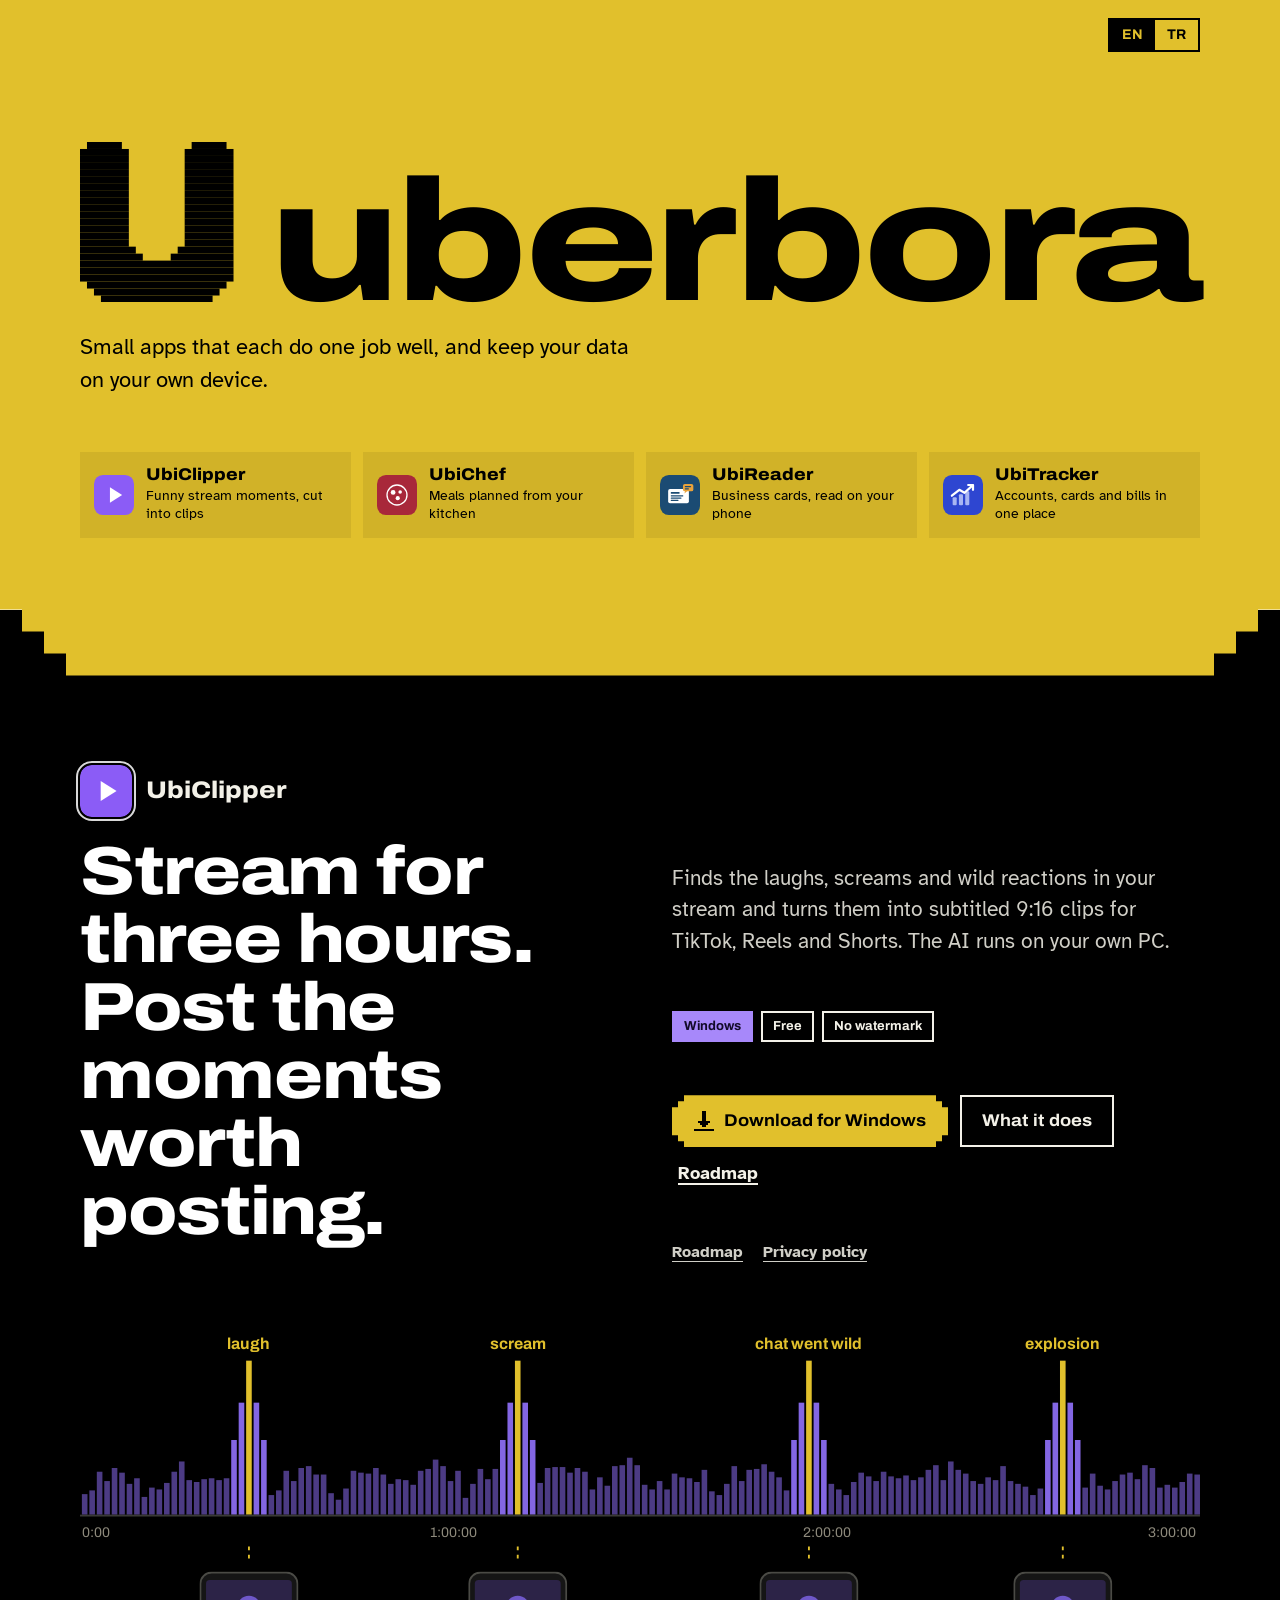
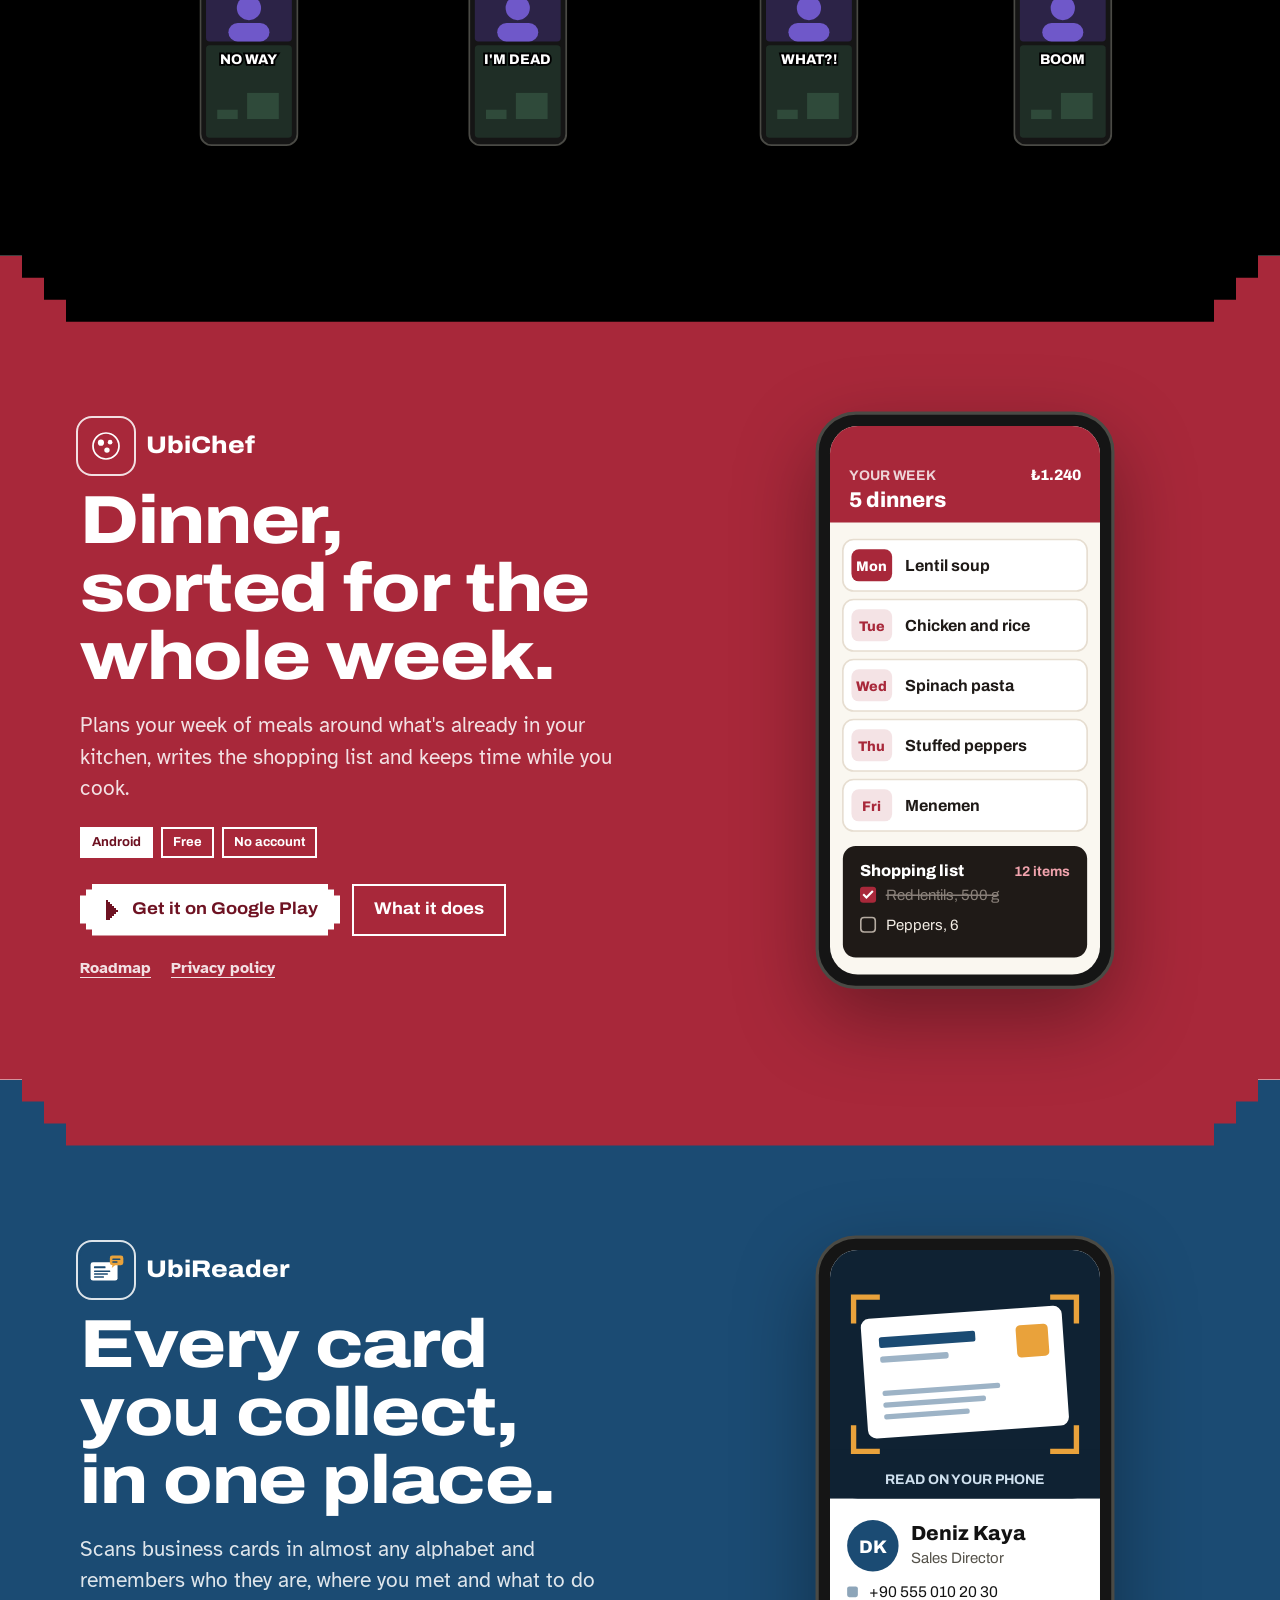
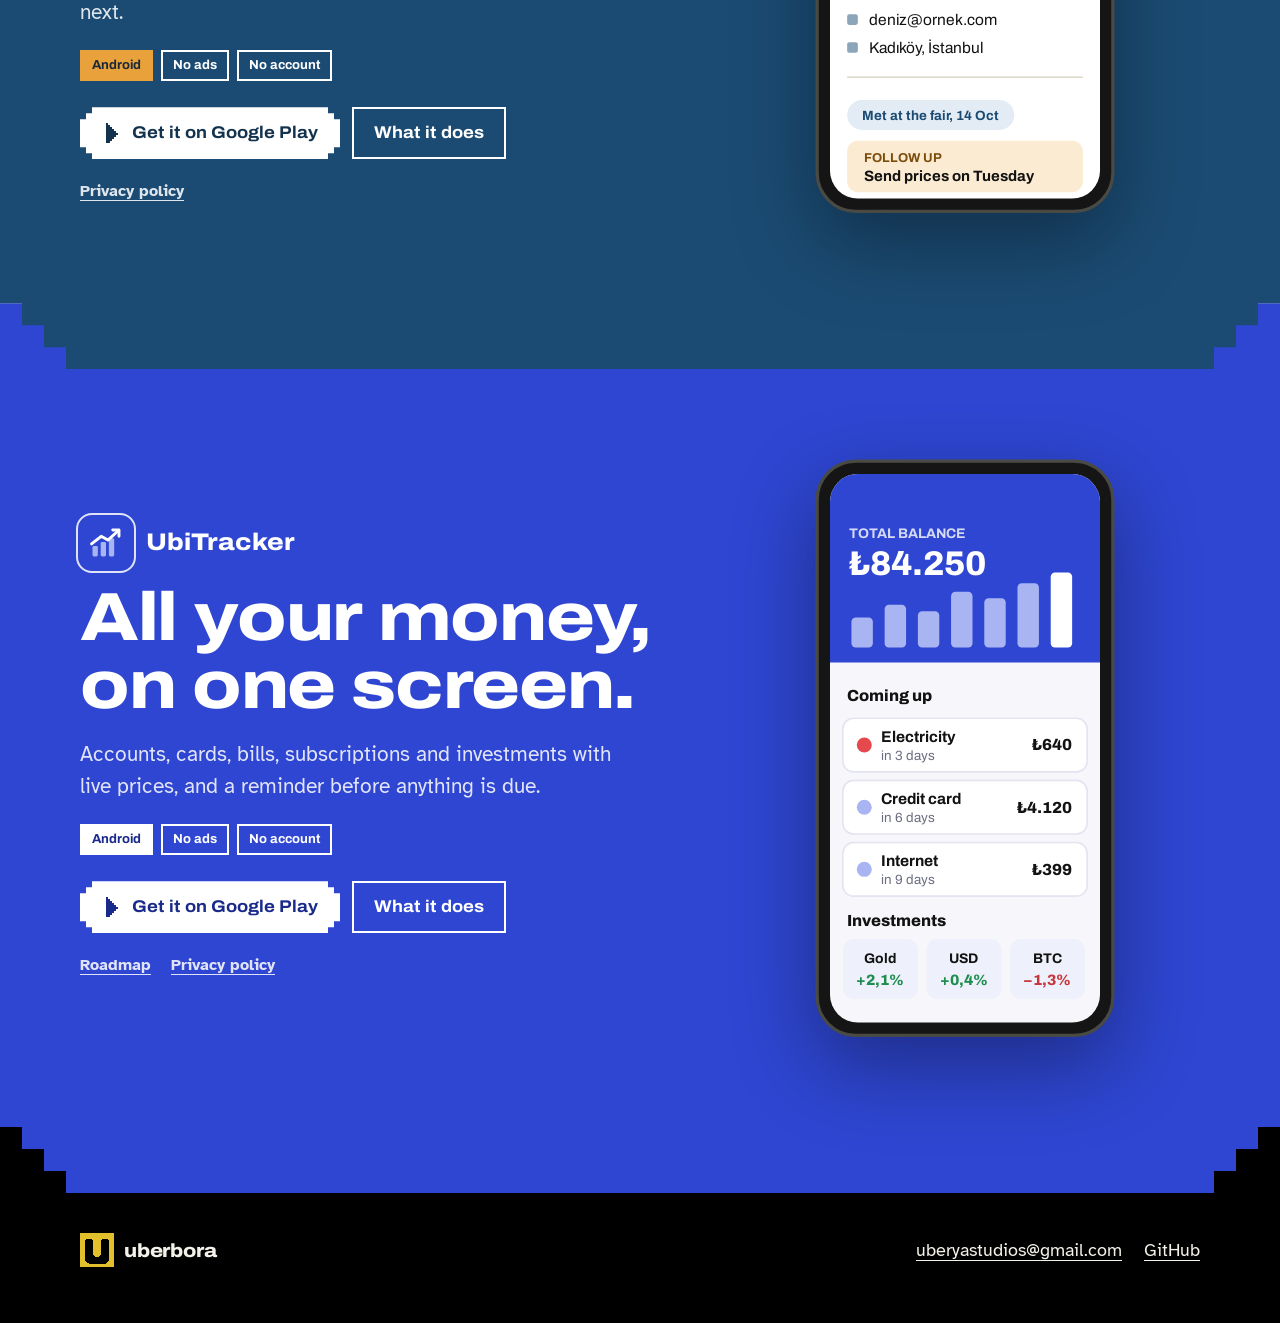
==== commit b5690b32: "Phone drawings: keep all text inside the screen in both languages - UbiChef: the weekly total moves " ====
--- a/index.html
+++ b/index.html
@@ -63,7 +63,7 @@
         <div class="btnrow"><a class="btn light px" href="https://play.google.com/store/apps/details?id=com.uberbora.ubichef"><svg viewBox="0 0 10 10" shape-rendering="crispEdges" aria-hidden="true"><path d="M2 0h1v1h1v1h1v1h1v1h1v1h1v1H7v1H6v1H5v1H4v1H3v1H2z" fill="currentColor"/></svg><span lang="en">Get it on Google Play</span><span lang="tr">Google Play&#39;den indir</span></a><a class="btn quiet" href="ubichef/"><span lang="en">What it does</span><span lang="tr">Neler yapar</span></a></div>
         <p class="band-small"><a href="ubichef/roadmap/"><span lang="en">Roadmap</span><span lang="tr">Yol haritası</span></a><a href="ubichef/privacy/"><span lang="en">Privacy policy</span><span lang="tr">Gizlilik politikası</span></a></p>
       </div>
-      <figure class="band-art phone" aria-hidden="true"><svg viewBox="0 0 280 540" xmlns="http://www.w3.org/2000/svg" font-family="Archivo, Segoe UI, sans-serif"><rect x="2" y="2" width="276" height="536" rx="36" fill="#151515" stroke="#4A4A45" stroke-width="3"/><rect x="14" y="14" width="252" height="512" rx="26" fill="#faf7f0"/><rect x="112" y="24" width="56" height="8" rx="4" fill="#151515"/><path d="M14 40 a26 26 0 0 1 26 -26 h200 a26 26 0 0 1 26 26 v64 h-252z" fill="#a8283a"/><text x="32" y="64" fill="#fff" font-size="13" font-weight="700" opacity=".8"><tspan lang="en">YOUR WEEK</tspan><tspan lang="tr">HAFTAN</tspan></text><text x="32" y="88" fill="#fff" font-size="20" font-weight="800"><tspan lang="en">5 dinners, ₺1.240</tspan><tspan lang="tr">5 akşam yemeği, ₺1.240</tspan></text><rect x="26" y="120" width="228" height="48" rx="10" fill="#fff" stroke="#E6DDD0" stroke-width="1.5"/><rect x="34" y="129" width="38" height="30" rx="7" fill="#a8283a"/><text x="53" y="149" font-size="13" font-weight="800" text-anchor="middle" fill="#fff"><tspan lang="en">Mon</tspan><tspan lang="tr">Pzt</tspan></text><text x="84" y="149" font-size="15" font-weight="700" fill="#1f1a17"><tspan lang="en">Lentil soup</tspan><tspan lang="tr">Mercimek çorbası</tspan></text><rect x="26" y="176" width="228" height="48" rx="10" fill="#fff" stroke="#E6DDD0" stroke-width="1.5"/><rect x="34" y="185" width="38" height="30" rx="7" fill="#F4E3E5"/><text x="53" y="205" font-size="13" font-weight="800" text-anchor="middle" fill="#a8283a"><tspan lang="en">Tue</tspan><tspan lang="tr">Sal</tspan></text><text x="84" y="205" font-size="15" font-weight="700" fill="#1f1a17"><tspan lang="en">Chicken and rice</tspan><tspan lang="tr">Tavuklu pilav</tspan></text><rect x="26" y="232" width="228" height="48" rx="10" fill="#fff" stroke="#E6DDD0" stroke-width="1.5"/><rect x="34" y="241" width="38" height="30" rx="7" fill="#F4E3E5"/><text x="53" y="261" font-size="13" font-weight="800" text-anchor="middle" fill="#a8283a"><tspan lang="en">Wed</tspan><tspan lang="tr">Çar</tspan></text><text x="84" y="261" font-size="15" font-weight="700" fill="#1f1a17"><tspan lang="en">Spinach pasta</tspan><tspan lang="tr">Ispanaklı makarna</tspan></text><rect x="26" y="288" width="228" height="48" rx="10" fill="#fff" stroke="#E6DDD0" stroke-width="1.5"/><rect x="34" y="297" width="38" height="30" rx="7" fill="#F4E3E5"/><text x="53" y="317" font-size="13" font-weight="800" text-anchor="middle" fill="#a8283a"><tspan lang="en">Thu</tspan><tspan lang="tr">Per</tspan></text><text x="84" y="317" font-size="15" font-weight="700" fill="#1f1a17"><tspan lang="en">Stuffed peppers</tspan><tspan lang="tr">Biber dolması</tspan></text><rect x="26" y="344" width="228" height="48" rx="10" fill="#fff" stroke="#E6DDD0" stroke-width="1.5"/><rect x="34" y="353" width="38" height="30" rx="7" fill="#F4E3E5"/><text x="53" y="373" font-size="13" font-weight="800" text-anchor="middle" fill="#a8283a"><tspan lang="en">Fri</tspan><tspan lang="tr">Cum</tspan></text><text x="84" y="373" font-size="15" font-weight="700" fill="#1f1a17"><tspan lang="en">Menemen</tspan><tspan lang="tr">Menemen</tspan></text><rect x="26" y="406" width="228" height="104" rx="12" fill="#1f1a17"/><text x="42" y="434" fill="#fff" font-size="15" font-weight="800"><tspan lang="en">Shopping list</tspan><tspan lang="tr">Alışveriş listesi</tspan></text><text x="238" y="434" fill="#f0a3ad" font-size="13" font-weight="700" text-anchor="end"><tspan lang="en">12 items</tspan><tspan lang="tr">12 ürün</tspan></text><rect x="42" y="444" width="15" height="15" rx="3" fill="#a8283a"/><path d="M45 451 l3 3 l6 -6" stroke="#fff" stroke-width="2" fill="none"/><text x="66" y="456" fill="#8a817a" font-size="14" text-decoration="line-through"><tspan lang="en">Red lentils, 500 g</tspan><tspan lang="tr">Kırmızı mercimek, 500 g</tspan></text><rect x="42.75" y="472.75" width="13.5" height="13.5" rx="3" fill="none" stroke="#b5aba1" stroke-width="1.5"/><text x="66" y="484" fill="#f2ece4" font-size="14"><tspan lang="en">Peppers, 6</tspan><tspan lang="tr">Biber, 6 adet</tspan></text></svg></figure>
+      <figure class="band-art phone" aria-hidden="true"><svg viewBox="0 0 280 540" xmlns="http://www.w3.org/2000/svg" font-family="Archivo, Segoe UI, sans-serif"><rect x="2" y="2" width="276" height="536" rx="36" fill="#151515" stroke="#4A4A45" stroke-width="3"/><rect x="14" y="14" width="252" height="512" rx="26" fill="#faf7f0"/><rect x="112" y="24" width="56" height="8" rx="4" fill="#151515"/><path d="M14 40 a26 26 0 0 1 26 -26 h200 a26 26 0 0 1 26 26 v64 h-252z" fill="#a8283a"/><text x="32" y="64" fill="#fff" font-size="13" font-weight="700" opacity=".8"><tspan lang="en">YOUR WEEK</tspan><tspan lang="tr">HAFTAN</tspan></text><text x="248" y="64" fill="#fff" font-size="14" font-weight="800" text-anchor="end">₺1.240</text><text x="32" y="90" fill="#fff" font-size="20" font-weight="800"><tspan lang="en">5 dinners</tspan><tspan lang="tr">5 akşam yemeği</tspan></text><rect x="26" y="120" width="228" height="48" rx="10" fill="#fff" stroke="#E6DDD0" stroke-width="1.5"/><rect x="34" y="129" width="38" height="30" rx="7" fill="#a8283a"/><text x="53" y="149" font-size="13" font-weight="800" text-anchor="middle" fill="#fff"><tspan lang="en">Mon</tspan><tspan lang="tr">Pzt</tspan></text><text x="84" y="149" font-size="15" font-weight="700" fill="#1f1a17"><tspan lang="en">Lentil soup</tspan><tspan lang="tr">Mercimek çorbası</tspan></text><rect x="26" y="176" width="228" height="48" rx="10" fill="#fff" stroke="#E6DDD0" stroke-width="1.5"/><rect x="34" y="185" width="38" height="30" rx="7" fill="#F4E3E5"/><text x="53" y="205" font-size="13" font-weight="800" text-anchor="middle" fill="#a8283a"><tspan lang="en">Tue</tspan><tspan lang="tr">Sal</tspan></text><text x="84" y="205" font-size="15" font-weight="700" fill="#1f1a17"><tspan lang="en">Chicken and rice</tspan><tspan lang="tr">Tavuklu pilav</tspan></text><rect x="26" y="232" width="228" height="48" rx="10" fill="#fff" stroke="#E6DDD0" stroke-width="1.5"/><rect x="34" y="241" width="38" height="30" rx="7" fill="#F4E3E5"/><text x="53" y="261" font-size="13" font-weight="800" text-anchor="middle" fill="#a8283a"><tspan lang="en">Wed</tspan><tspan lang="tr">Çar</tspan></text><text x="84" y="261" font-size="15" font-weight="700" fill="#1f1a17"><tspan lang="en">Spinach pasta</tspan><tspan lang="tr">Ispanaklı makarna</tspan></text><rect x="26" y="288" width="228" height="48" rx="10" fill="#fff" stroke="#E6DDD0" stroke-width="1.5"/><rect x="34" y="297" width="38" height="30" rx="7" fill="#F4E3E5"/><text x="53" y="317" font-size="13" font-weight="800" text-anchor="middle" fill="#a8283a"><tspan lang="en">Thu</tspan><tspan lang="tr">Per</tspan></text><text x="84" y="317" font-size="15" font-weight="700" fill="#1f1a17"><tspan lang="en">Stuffed peppers</tspan><tspan lang="tr">Biber dolması</tspan></text><rect x="26" y="344" width="228" height="48" rx="10" fill="#fff" stroke="#E6DDD0" stroke-width="1.5"/><rect x="34" y="353" width="38" height="30" rx="7" fill="#F4E3E5"/><text x="53" y="373" font-size="13" font-weight="800" text-anchor="middle" fill="#a8283a"><tspan lang="en">Fri</tspan><tspan lang="tr">Cum</tspan></text><text x="84" y="373" font-size="15" font-weight="700" fill="#1f1a17"><tspan lang="en">Menemen</tspan><tspan lang="tr">Menemen</tspan></text><rect x="26" y="406" width="228" height="104" rx="12" fill="#1f1a17"/><text x="42" y="434" fill="#fff" font-size="15" font-weight="800"><tspan lang="en">Shopping list</tspan><tspan lang="tr">Alışveriş listesi</tspan></text><text x="238" y="434" fill="#f0a3ad" font-size="13" font-weight="700" text-anchor="end"><tspan lang="en">12 items</tspan><tspan lang="tr">12 ürün</tspan></text><rect x="42" y="444" width="15" height="15" rx="3" fill="#a8283a"/><path d="M45 451 l3 3 l6 -6" stroke="#fff" stroke-width="2" fill="none"/><text x="66" y="456" fill="#8a817a" font-size="14" text-decoration="line-through"><tspan lang="en">Red lentils, 500 g</tspan><tspan lang="tr">Kırmızı mercimek, 500 g</tspan></text><rect x="42.75" y="472.75" width="13.5" height="13.5" rx="3" fill="none" stroke="#b5aba1" stroke-width="1.5"/><text x="66" y="484" fill="#f2ece4" font-size="14"><tspan lang="en">Peppers, 6</tspan><tspan lang="tr">Biber, 6 adet</tspan></text></svg></figure>
     </div>
   </section>
   <section class="band band-ubireader" id="ubireader" aria-labelledby="ubireader-h" style="z-index:8">
@@ -76,7 +76,7 @@
         <div class="btnrow"><a class="btn light px" href="https://play.google.com/store/apps/details?id=com.uberbora.ubireader"><svg viewBox="0 0 10 10" shape-rendering="crispEdges" aria-hidden="true"><path d="M2 0h1v1h1v1h1v1h1v1h1v1h1v1H7v1H6v1H5v1H4v1H3v1H2z" fill="currentColor"/></svg><span lang="en">Get it on Google Play</span><span lang="tr">Google Play&#39;den indir</span></a><a class="btn quiet" href="ubireader/"><span lang="en">What it does</span><span lang="tr">Neler yapar</span></a></div>
         <p class="band-small"><a href="ubireader/privacy/"><span lang="en">Privacy policy</span><span lang="tr">Gizlilik politikası</span></a></p>
       </div>
-      <figure class="band-art phone" aria-hidden="true"><svg viewBox="0 0 280 540" xmlns="http://www.w3.org/2000/svg" font-family="Archivo, Segoe UI, sans-serif"><rect x="2" y="2" width="276" height="536" rx="36" fill="#151515" stroke="#4A4A45" stroke-width="3"/><rect x="14" y="14" width="252" height="512" rx="26" fill="#fff"/><rect x="112" y="24" width="56" height="8" rx="4" fill="#151515"/><rect x="14" y="14" width="252" height="232" rx="26" fill="#0f2233"/><rect x="14" y="200" width="252" height="46" fill="#0f2233"/><g transform="rotate(-4 140 130)"><rect x="46" y="72" width="188" height="112" rx="8" fill="#fff"/><rect x="62" y="90" width="90" height="10" rx="2" fill="#1b4b73"/><rect x="62" y="108" width="64" height="6" rx="2" fill="#9db3c6"/><rect x="62" y="140" width="110" height="5" rx="2" fill="#9db3c6"/><rect x="62" y="151" width="96" height="5" rx="2" fill="#9db3c6"/><rect x="62" y="162" width="80" height="5" rx="2" fill="#9db3c6"/><rect x="190" y="88" width="30" height="30" rx="4" fill="#e9a23b"/></g><path d="M36 80 V58 H58" stroke="#e9a23b" stroke-width="5" fill="none" stroke-linecap="square"/><path d="M244 80 V58 H222" stroke="#e9a23b" stroke-width="5" fill="none" stroke-linecap="square"/><path d="M36 180 V202 H58" stroke="#e9a23b" stroke-width="5" fill="none" stroke-linecap="square"/><path d="M244 180 V202 H222" stroke="#e9a23b" stroke-width="5" fill="none" stroke-linecap="square"/><text x="140" y="232" fill="#cfe0ee" font-size="13" font-weight="700" text-anchor="middle"><tspan lang="en">READ ON YOUR PHONE</tspan><tspan lang="tr">TELEFONUNDA OKUNDU</tspan></text><circle cx="54" cy="290" r="24" fill="#1b4b73"/><text x="54" y="297" fill="#fff" font-size="17" font-weight="800" text-anchor="middle">DK</text><text x="90" y="285" fill="#121212" font-size="19" font-weight="800">Deniz Kaya</text><text x="90" y="306" fill="#55524A" font-size="14"><tspan lang="en">Sales Director</tspan><tspan lang="tr">Satış Direktörü</tspan></text><rect x="30" y="328" width="10" height="10" rx="2" fill="#1b4b73" opacity=".5"/><text x="50" y="338" fill="#121212" font-size="14.5"><tspan lang="en">+90 555 010 20 30</tspan><tspan lang="tr">+90 555 010 20 30</tspan></text><rect x="30" y="354" width="10" height="10" rx="2" fill="#1b4b73" opacity=".5"/><text x="50" y="364" fill="#121212" font-size="14.5"><tspan lang="en">deniz@ornek.com</tspan><tspan lang="tr">deniz@ornek.com</tspan></text><rect x="30" y="380" width="10" height="10" rx="2" fill="#1b4b73" opacity=".5"/><text x="50" y="390" fill="#121212" font-size="14.5"><tspan lang="en">Kadıköy, İstanbul</tspan><tspan lang="tr">Kadıköy, İstanbul</tspan></text><rect x="30" y="412" width="220" height="1.5" fill="#DCD8CB"/><rect x="30" y="434" width="132" height="28" rx="14" fill="#E3ECF4"/><text x="96" y="453" fill="#1b4b73" font-size="12.5" font-weight="700" text-anchor="middle"><tspan lang="en">Met at the fair, 14 Oct</tspan><tspan lang="tr">Fuarda, 14 Eki</tspan></text><rect x="30" y="472" width="220" height="48" rx="10" fill="#FBEBD2"/><text x="46" y="492" fill="#7a4d0b" font-size="12" font-weight="700"><tspan lang="en">FOLLOW UP</tspan><tspan lang="tr">TAKİP ET</tspan></text><text x="46" y="510" fill="#121212" font-size="14" font-weight="700"><tspan lang="en">Send the price list, Tuesday</tspan><tspan lang="tr">Fiyat listesini gönder, Salı</tspan></text></svg></figure>
+      <figure class="band-art phone" aria-hidden="true"><svg viewBox="0 0 280 540" xmlns="http://www.w3.org/2000/svg" font-family="Archivo, Segoe UI, sans-serif"><rect x="2" y="2" width="276" height="536" rx="36" fill="#151515" stroke="#4A4A45" stroke-width="3"/><rect x="14" y="14" width="252" height="512" rx="26" fill="#fff"/><rect x="112" y="24" width="56" height="8" rx="4" fill="#151515"/><rect x="14" y="14" width="252" height="232" rx="26" fill="#0f2233"/><rect x="14" y="200" width="252" height="46" fill="#0f2233"/><g transform="rotate(-4 140 130)"><rect x="46" y="72" width="188" height="112" rx="8" fill="#fff"/><rect x="62" y="90" width="90" height="10" rx="2" fill="#1b4b73"/><rect x="62" y="108" width="64" height="6" rx="2" fill="#9db3c6"/><rect x="62" y="140" width="110" height="5" rx="2" fill="#9db3c6"/><rect x="62" y="151" width="96" height="5" rx="2" fill="#9db3c6"/><rect x="62" y="162" width="80" height="5" rx="2" fill="#9db3c6"/><rect x="190" y="88" width="30" height="30" rx="4" fill="#e9a23b"/></g><path d="M36 80 V58 H58" stroke="#e9a23b" stroke-width="5" fill="none" stroke-linecap="square"/><path d="M244 80 V58 H222" stroke="#e9a23b" stroke-width="5" fill="none" stroke-linecap="square"/><path d="M36 180 V202 H58" stroke="#e9a23b" stroke-width="5" fill="none" stroke-linecap="square"/><path d="M244 180 V202 H222" stroke="#e9a23b" stroke-width="5" fill="none" stroke-linecap="square"/><text x="140" y="232" fill="#cfe0ee" font-size="13" font-weight="700" text-anchor="middle"><tspan lang="en">READ ON YOUR PHONE</tspan><tspan lang="tr">TELEFONUNDA OKUNDU</tspan></text><circle cx="54" cy="290" r="24" fill="#1b4b73"/><text x="54" y="297" fill="#fff" font-size="17" font-weight="800" text-anchor="middle">DK</text><text x="90" y="285" fill="#121212" font-size="19" font-weight="800">Deniz Kaya</text><text x="90" y="306" fill="#55524A" font-size="14"><tspan lang="en">Sales Director</tspan><tspan lang="tr">Satış Direktörü</tspan></text><rect x="30" y="328" width="10" height="10" rx="2" fill="#1b4b73" opacity=".5"/><text x="50" y="338" fill="#121212" font-size="14.5"><tspan lang="en">+90 555 010 20 30</tspan><tspan lang="tr">+90 555 010 20 30</tspan></text><rect x="30" y="354" width="10" height="10" rx="2" fill="#1b4b73" opacity=".5"/><text x="50" y="364" fill="#121212" font-size="14.5"><tspan lang="en">deniz@ornek.com</tspan><tspan lang="tr">deniz@ornek.com</tspan></text><rect x="30" y="380" width="10" height="10" rx="2" fill="#1b4b73" opacity=".5"/><text x="50" y="390" fill="#121212" font-size="14.5"><tspan lang="en">Kadıköy, İstanbul</tspan><tspan lang="tr">Kadıköy, İstanbul</tspan></text><rect x="30" y="412" width="220" height="1.5" fill="#DCD8CB"/><rect x="30" y="434" width="156" height="28" rx="14" fill="#E3ECF4"/><text x="108" y="453" fill="#1b4b73" font-size="12.5" font-weight="700" text-anchor="middle"><tspan lang="en">Met at the fair, 14 Oct</tspan><tspan lang="tr">Fuarda, 14 Eki</tspan></text><rect x="30" y="472" width="220" height="48" rx="10" fill="#FBEBD2"/><text x="46" y="492" fill="#7a4d0b" font-size="12" font-weight="700"><tspan lang="en">FOLLOW UP</tspan><tspan lang="tr">TAKİP ET</tspan></text><text x="46" y="510" fill="#121212" font-size="14" font-weight="700"><tspan lang="en">Send prices on Tuesday</tspan><tspan lang="tr">Salı fiyatları gönder</tspan></text></svg></figure>
     </div>
   </section>
   <section class="band band-ubitracker" id="ubitracker" aria-labelledby="ubitracker-h" style="z-index:7">
--- a/assets/site.css
+++ b/assets/site.css
@@ -264,11 +264,12 @@
 .app-index a:hover { background: rgba(0,0,0,.12); box-shadow: inset 0 0 0 2px var(--black); }
 .app-index a:focus-visible { outline: 3px solid var(--black); outline-offset: 2px; }
 .app-index svg { width: 40px; height: 40px; grid-row: span 2; }
-.ix-name { font: 800 17px/1.1 var(--display); font-stretch: 110%; }
+.ix-name { font: 800 17px/1.1 var(--display); font-stretch: 110%; min-width: 0; overflow-wrap: anywhere; }
+.ix-what { min-width: 0; }
 .ix-what { font-size: 14px; line-height: 1.3; margin-top: 2px; }
 
 /* bands */
-.band { padding-top: clamp(56px, 8vw, 104px); color: #fff; scroll-margin-top: 0; }
+.band { padding-top: calc(clamp(52px, 7vw, 96px) + var(--u) * 3); color: #fff; scroll-margin-top: 0; }
 .band .wrap.band-grid { display: grid; grid-template-columns: minmax(0, 1fr) minmax(0, .8fr); gap: clamp(28px, 5vw, 80px); align-items: center; padding-bottom: clamp(48px, 7vw, 96px); }
 .band:nth-of-type(odd) .band-text { order: 0; }
 .band-ubireader .band-text { order: 2; }
@@ -374,7 +375,10 @@
 @media (max-width: 880px) {
   .featured, .install, .hero-split, .promise { grid-template-columns: 1fr; }
   .hero-split figure { width: min(250px, 80%); }
-  .app-index ul { grid-template-columns: repeat(2, minmax(0, 1fr)); }
+  .app-index ul { grid-template-columns: repeat(2, minmax(0, 1fr)); gap: 16px; }
+  .app-index a { grid-template-columns: 1fr; row-gap: 4px; align-content: start; padding: 16px; }
+  .app-index svg { grid-row: auto; margin-bottom: 8px; }
+  .ix-name { font-stretch: 100%; }
   .band .wrap.band-grid { grid-template-columns: 1fr; }
   .band-ubireader .band-text { order: 0; }
   .band-art.phone { width: min(260px, 76%); }
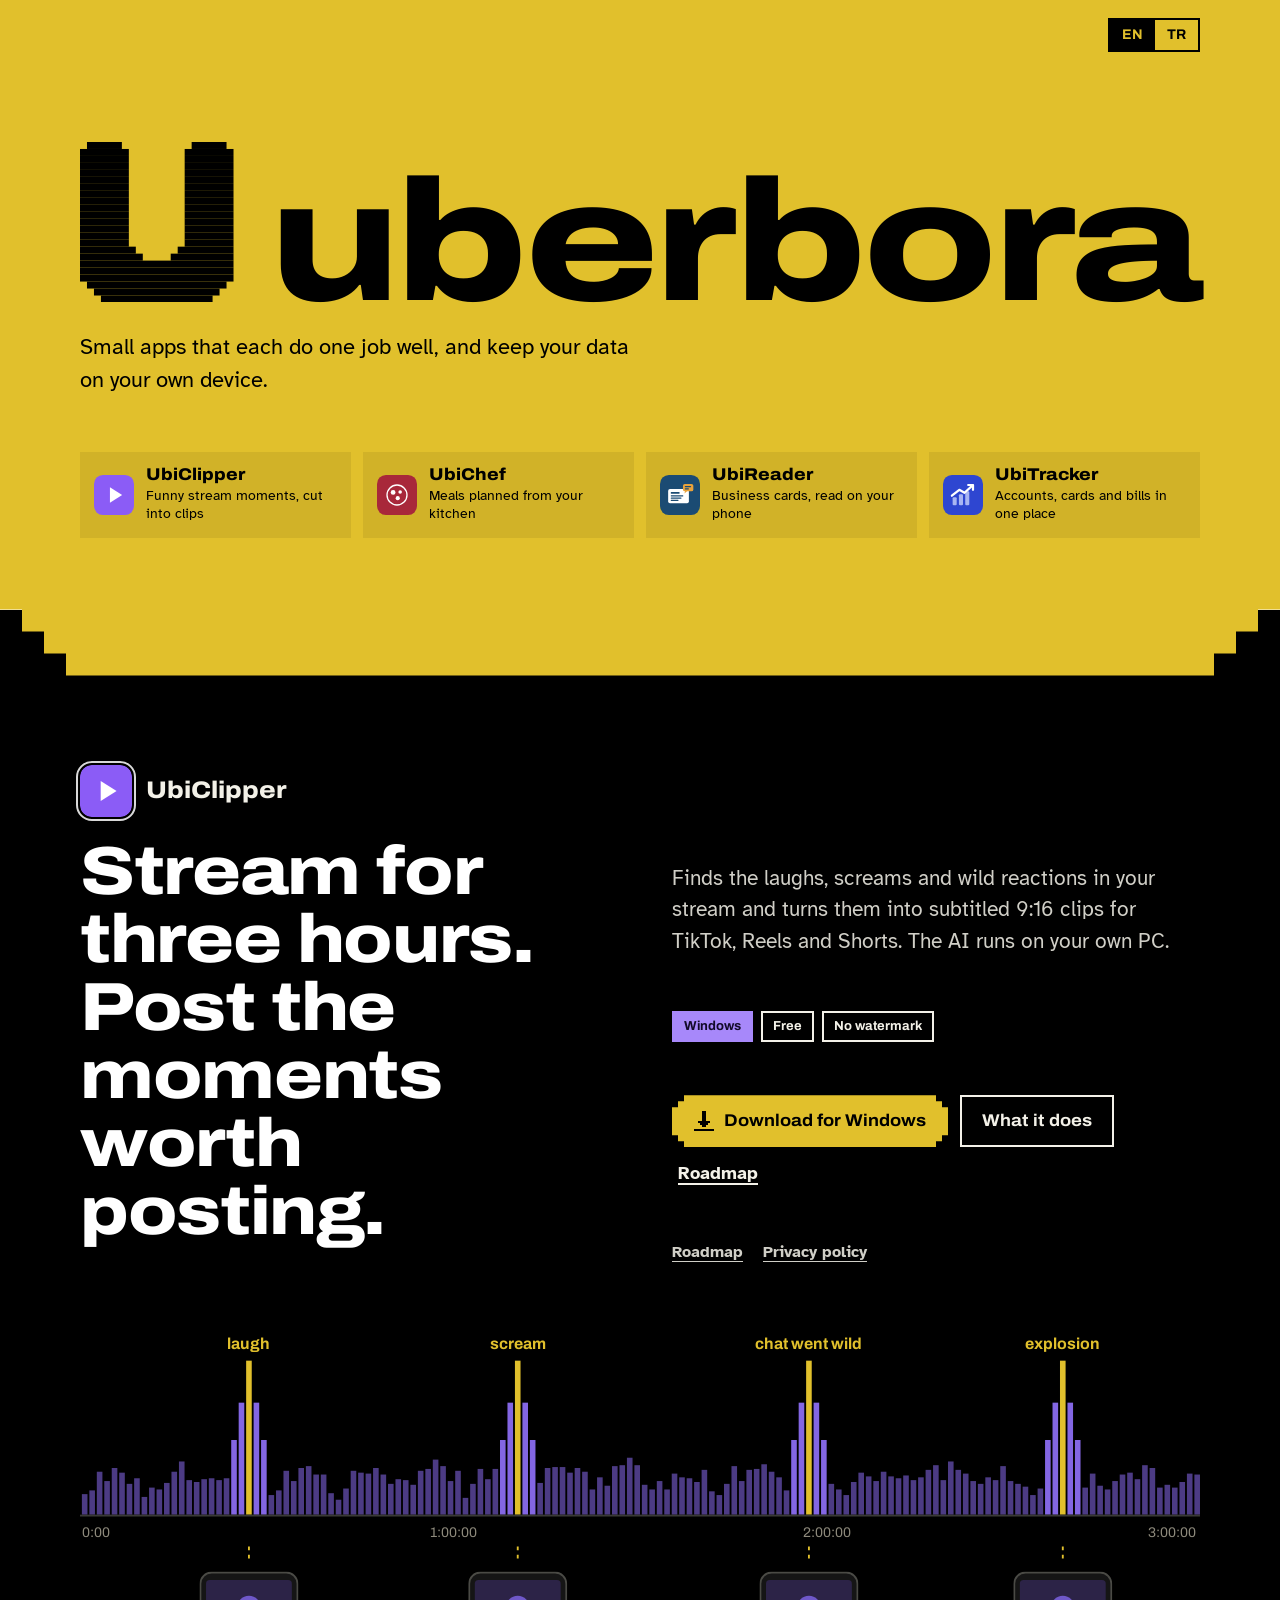
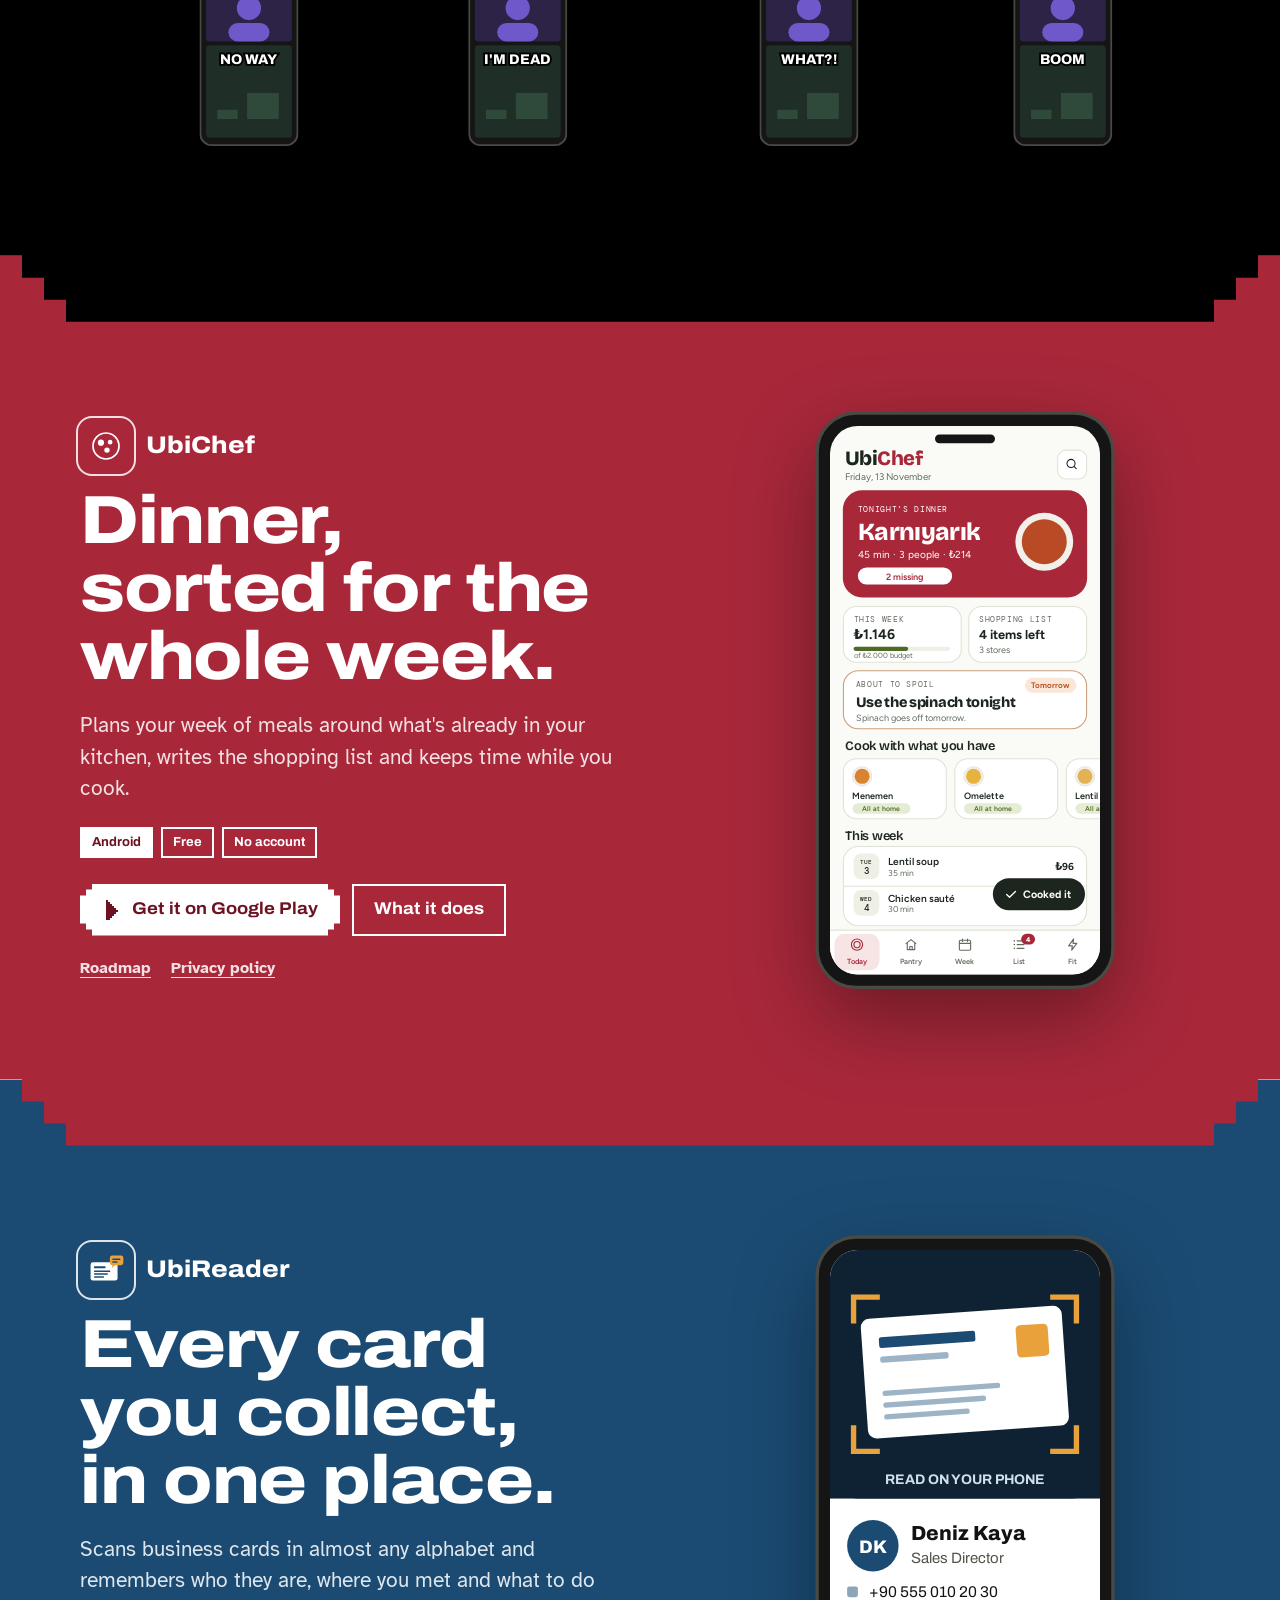
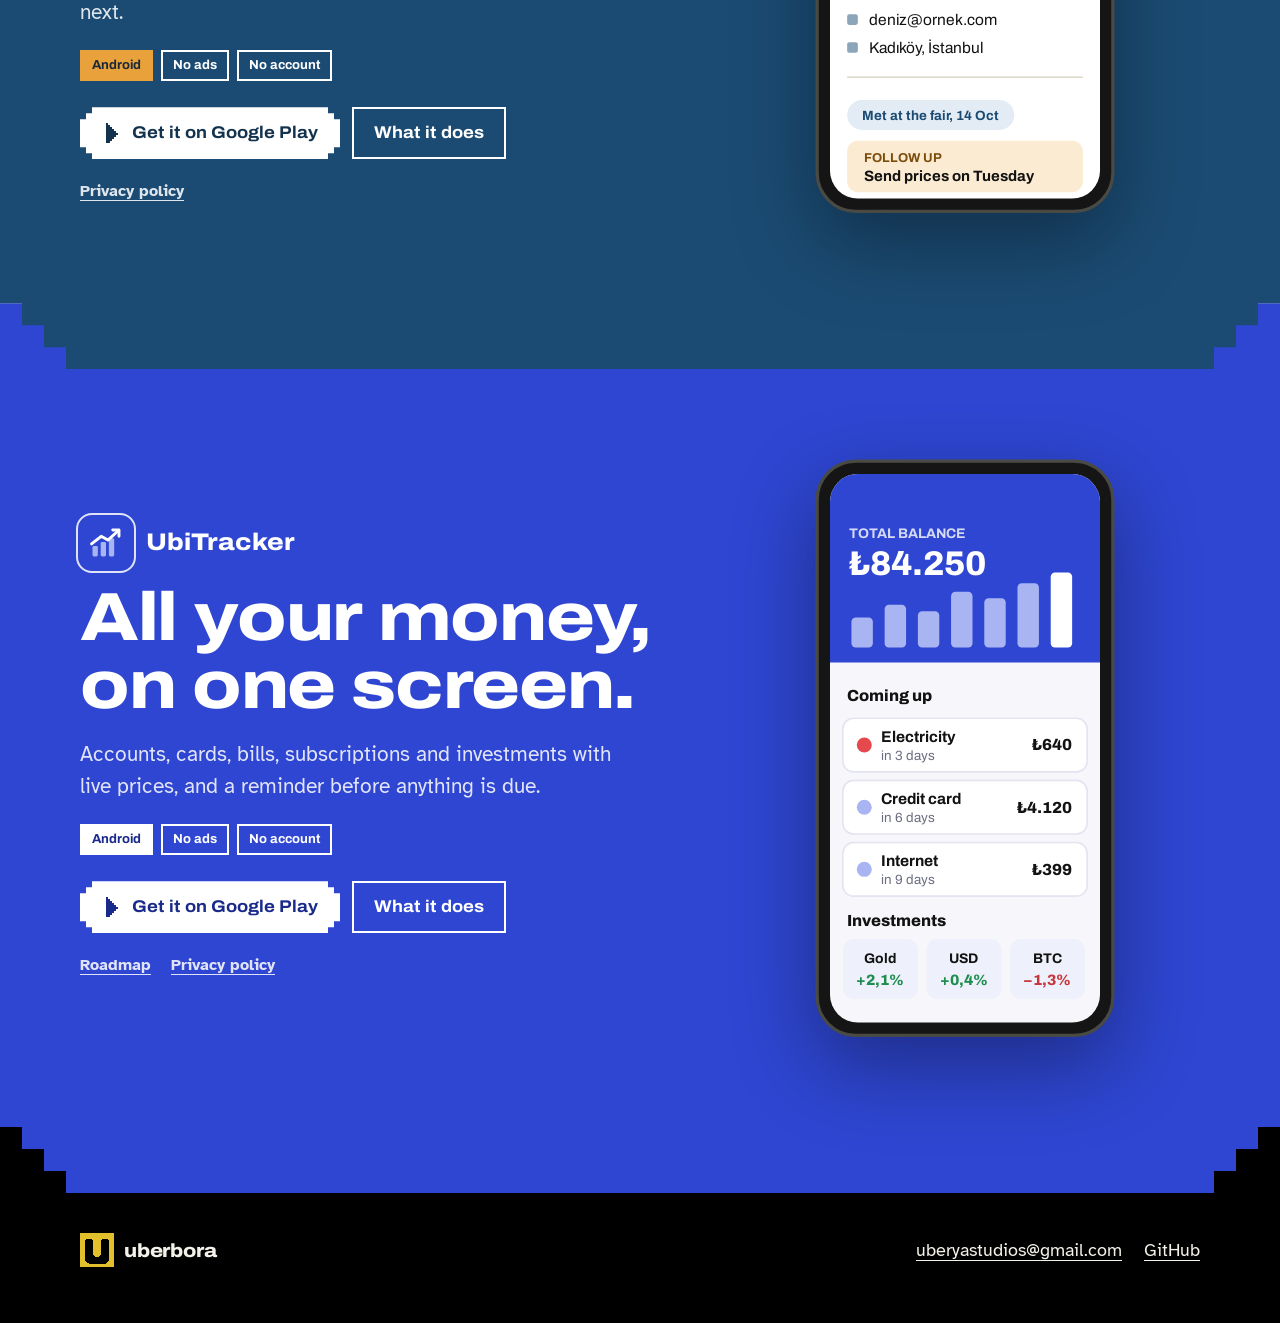
==== commit 0e66458e: "UbiChef roadmap in line with the app repo (c621e4b); new UbiChef drawing on the home page - Roadmap:" ====
--- a/index.html
+++ b/index.html
@@ -15,6 +15,7 @@
 <link rel="preconnect" href="https://fonts.googleapis.com">
 <link rel="preconnect" href="https://fonts.gstatic.com" crossorigin>
 <link rel="stylesheet" href="https://fonts.googleapis.com/css2?family=Archivo:wdth,wght@62..125,400..900&family=Atkinson+Hyperlegible:ital,wght@0,400;0,700;1,400&display=swap">
+<link rel="stylesheet" href="https://fonts.googleapis.com/css2?family=Bricolage+Grotesque:opsz,wght@12..96,600;12..96,800&amp;family=DM+Mono:wght@400;500&amp;family=Figtree:wght@400;600;700&amp;display=swap">
 <link rel="stylesheet" href="assets/site.css">
 <script src="assets/site.js"></script>
 </head>
@@ -63,7 +64,7 @@
         <div class="btnrow"><a class="btn light px" href="https://play.google.com/store/apps/details?id=com.uberbora.ubichef"><svg viewBox="0 0 10 10" shape-rendering="crispEdges" aria-hidden="true"><path d="M2 0h1v1h1v1h1v1h1v1h1v1h1v1H7v1H6v1H5v1H4v1H3v1H2z" fill="currentColor"/></svg><span lang="en">Get it on Google Play</span><span lang="tr">Google Play&#39;den indir</span></a><a class="btn quiet" href="ubichef/"><span lang="en">What it does</span><span lang="tr">Neler yapar</span></a></div>
         <p class="band-small"><a href="ubichef/roadmap/"><span lang="en">Roadmap</span><span lang="tr">Yol haritası</span></a><a href="ubichef/privacy/"><span lang="en">Privacy policy</span><span lang="tr">Gizlilik politikası</span></a></p>
       </div>
-      <figure class="band-art phone" aria-hidden="true"><svg viewBox="0 0 280 540" xmlns="http://www.w3.org/2000/svg" font-family="Archivo, Segoe UI, sans-serif"><rect x="2" y="2" width="276" height="536" rx="36" fill="#151515" stroke="#4A4A45" stroke-width="3"/><rect x="14" y="14" width="252" height="512" rx="26" fill="#faf7f0"/><rect x="112" y="24" width="56" height="8" rx="4" fill="#151515"/><path d="M14 40 a26 26 0 0 1 26 -26 h200 a26 26 0 0 1 26 26 v64 h-252z" fill="#a8283a"/><text x="32" y="64" fill="#fff" font-size="13" font-weight="700" opacity=".8"><tspan lang="en">YOUR WEEK</tspan><tspan lang="tr">HAFTAN</tspan></text><text x="248" y="64" fill="#fff" font-size="14" font-weight="800" text-anchor="end">₺1.240</text><text x="32" y="90" fill="#fff" font-size="20" font-weight="800"><tspan lang="en">5 dinners</tspan><tspan lang="tr">5 akşam yemeği</tspan></text><rect x="26" y="120" width="228" height="48" rx="10" fill="#fff" stroke="#E6DDD0" stroke-width="1.5"/><rect x="34" y="129" width="38" height="30" rx="7" fill="#a8283a"/><text x="53" y="149" font-size="13" font-weight="800" text-anchor="middle" fill="#fff"><tspan lang="en">Mon</tspan><tspan lang="tr">Pzt</tspan></text><text x="84" y="149" font-size="15" font-weight="700" fill="#1f1a17"><tspan lang="en">Lentil soup</tspan><tspan lang="tr">Mercimek çorbası</tspan></text><rect x="26" y="176" width="228" height="48" rx="10" fill="#fff" stroke="#E6DDD0" stroke-width="1.5"/><rect x="34" y="185" width="38" height="30" rx="7" fill="#F4E3E5"/><text x="53" y="205" font-size="13" font-weight="800" text-anchor="middle" fill="#a8283a"><tspan lang="en">Tue</tspan><tspan lang="tr">Sal</tspan></text><text x="84" y="205" font-size="15" font-weight="700" fill="#1f1a17"><tspan lang="en">Chicken and rice</tspan><tspan lang="tr">Tavuklu pilav</tspan></text><rect x="26" y="232" width="228" height="48" rx="10" fill="#fff" stroke="#E6DDD0" stroke-width="1.5"/><rect x="34" y="241" width="38" height="30" rx="7" fill="#F4E3E5"/><text x="53" y="261" font-size="13" font-weight="800" text-anchor="middle" fill="#a8283a"><tspan lang="en">Wed</tspan><tspan lang="tr">Çar</tspan></text><text x="84" y="261" font-size="15" font-weight="700" fill="#1f1a17"><tspan lang="en">Spinach pasta</tspan><tspan lang="tr">Ispanaklı makarna</tspan></text><rect x="26" y="288" width="228" height="48" rx="10" fill="#fff" stroke="#E6DDD0" stroke-width="1.5"/><rect x="34" y="297" width="38" height="30" rx="7" fill="#F4E3E5"/><text x="53" y="317" font-size="13" font-weight="800" text-anchor="middle" fill="#a8283a"><tspan lang="en">Thu</tspan><tspan lang="tr">Per</tspan></text><text x="84" y="317" font-size="15" font-weight="700" fill="#1f1a17"><tspan lang="en">Stuffed peppers</tspan><tspan lang="tr">Biber dolması</tspan></text><rect x="26" y="344" width="228" height="48" rx="10" fill="#fff" stroke="#E6DDD0" stroke-width="1.5"/><rect x="34" y="353" width="38" height="30" rx="7" fill="#F4E3E5"/><text x="53" y="373" font-size="13" font-weight="800" text-anchor="middle" fill="#a8283a"><tspan lang="en">Fri</tspan><tspan lang="tr">Cum</tspan></text><text x="84" y="373" font-size="15" font-weight="700" fill="#1f1a17"><tspan lang="en">Menemen</tspan><tspan lang="tr">Menemen</tspan></text><rect x="26" y="406" width="228" height="104" rx="12" fill="#1f1a17"/><text x="42" y="434" fill="#fff" font-size="15" font-weight="800"><tspan lang="en">Shopping list</tspan><tspan lang="tr">Alışveriş listesi</tspan></text><text x="238" y="434" fill="#f0a3ad" font-size="13" font-weight="700" text-anchor="end"><tspan lang="en">12 items</tspan><tspan lang="tr">12 ürün</tspan></text><rect x="42" y="444" width="15" height="15" rx="3" fill="#a8283a"/><path d="M45 451 l3 3 l6 -6" stroke="#fff" stroke-width="2" fill="none"/><text x="66" y="456" fill="#8a817a" font-size="14" text-decoration="line-through"><tspan lang="en">Red lentils, 500 g</tspan><tspan lang="tr">Kırmızı mercimek, 500 g</tspan></text><rect x="42.75" y="472.75" width="13.5" height="13.5" rx="3" fill="none" stroke="#b5aba1" stroke-width="1.5"/><text x="66" y="484" fill="#f2ece4" font-size="14"><tspan lang="en">Peppers, 6</tspan><tspan lang="tr">Biber, 6 adet</tspan></text></svg></figure>
+      <figure class="band-art phone" aria-hidden="true"><svg viewBox="0 0 280 540" xmlns="http://www.w3.org/2000/svg"><defs><clipPath id="uc-scr"><rect x="14" y="14" width="252" height="512" rx="26"/></clipPath></defs><rect x="2" y="2" width="276" height="536" rx="36" fill="#151515" stroke="#4A4A45" stroke-width="3"/><rect x="14" y="14" width="252" height="512" rx="26" fill="#FAFBF6"/><g clip-path="url(#uc-scr)"><text x="28" y="50" font-family="'Bricolage Grotesque','Figtree',sans-serif" font-size="19" font-weight="800" fill="#1C251E" text-anchor="start" letter-spacing="-0.5">Ubi<tspan fill="#A8283A">Chef</tspan></text><text x="28" y="64" font-family="'Figtree',system-ui,sans-serif" font-size="9" font-weight="400" fill="#636D5F" text-anchor="start"><tspan lang="en">Friday, 13 November</tspan><tspan lang="tr">Cuma, 13 Kasım</tspan></text><rect x="226.5" y="36.5" width="27" height="27" rx="8" fill="#FFFFFF" stroke="#DFE3D5"/><g transform="translate(233 43) scale(0.5416666666666666)" fill="none" stroke="#1C251E" stroke-width="1.8" stroke-linecap="round" stroke-linejoin="round"><circle cx="11" cy="11" r="7"/><path d="M20 20l-4-4"/></g><rect x="26" y="74" width="228" height="100" rx="18" fill="#A8283A"/><text x="40" y="94" font-family="'DM Mono',ui-monospace,monospace" font-size="7.5" font-weight="400" fill="#FFFFFF" text-anchor="start" letter-spacing="0.6"><tspan lang="en">TONIGHT&#8217;S DINNER</tspan><tspan lang="tr">BU AKŞAMIN YEMEĞİ</tspan></text><text x="40" y="120" font-family="'Bricolage Grotesque','Figtree',sans-serif" font-size="23" font-weight="800" fill="#FFFFFF" text-anchor="start" letter-spacing="-0.6">Karnıyarık</text><text x="40" y="137" font-family="'Figtree',system-ui,sans-serif" font-size="9.5" font-weight="400" fill="#FFFFFF" text-anchor="start"><tspan lang="en">45 min · 3 people · ₺214</tspan><tspan lang="tr">45 dk · 3 kişi · ₺214</tspan></text><rect x="40" y="146" width="88" height="16" rx="8" fill="#FFFFFF"/><text x="84" y="157.5" font-family="'Figtree',system-ui,sans-serif" font-size="8.5" font-weight="600" fill="#A8283A" text-anchor="middle"><tspan lang="en">2 missing</tspan><tspan lang="tr">2 malzeme eksik</tspan></text><circle cx="214" cy="122" r="27" fill="#F1F0EA"/><circle cx="214" cy="122" r="21" fill="#B84B25"/><rect x="26.5" y="182.5" width="110" height="52" rx="12" fill="#FFFFFF" stroke="#DFE3D5"/><rect x="143.5" y="182.5" width="110" height="52" rx="12" fill="#FFFFFF" stroke="#DFE3D5"/><text x="36" y="197" font-family="'DM Mono',ui-monospace,monospace" font-size="7.5" font-weight="400" fill="#636D5F" text-anchor="start" letter-spacing="0.6"><tspan lang="en">THIS WEEK</tspan><tspan lang="tr">BU HAFTA</tspan></text><text x="36" y="213" font-family="'Figtree',system-ui,sans-serif" font-size="13" font-weight="700" fill="#1C251E" text-anchor="start">₺1.146</text><rect x="36" y="220" width="90" height="4" rx="2" fill="#EEF0E6"/><rect x="36" y="220" width="51" height="4" rx="2" fill="#4F6A24"/><text x="36" y="230.5" font-family="'Figtree',system-ui,sans-serif" font-size="7" font-weight="400" fill="#636D5F" text-anchor="start"><tspan lang="en">of ₺2.000 budget</tspan><tspan lang="tr">₺2.000 bütçenin</tspan></text><text x="153" y="197" font-family="'DM Mono',ui-monospace,monospace" font-size="7.5" font-weight="400" fill="#636D5F" text-anchor="start" letter-spacing="0.6"><tspan lang="en">SHOPPING LIST</tspan><tspan lang="tr">ALIŞVERİŞ</tspan></text><text x="153" y="213" font-family="'Figtree',system-ui,sans-serif" font-size="12" font-weight="700" fill="#1C251E" text-anchor="start"><tspan lang="en">4 items left</tspan><tspan lang="tr">4 ürün kaldı</tspan></text><text x="153" y="226" font-family="'Figtree',system-ui,sans-serif" font-size="8.5" font-weight="400" fill="#636D5F" text-anchor="start"><tspan lang="en">3 stores</tspan><tspan lang="tr">3 market</tspan></text><rect x="26.5" y="242.5" width="227" height="54" rx="14" fill="#FFFFFF" stroke="#CB9D7C"/><text x="38" y="258" font-family="'DM Mono',ui-monospace,monospace" font-size="7.5" font-weight="400" fill="#636D5F" text-anchor="start" letter-spacing="0.6"><tspan lang="en">ABOUT TO SPOIL</tspan><tspan lang="tr">BOZULMAK ÜZERE</tspan></text><rect x="196" y="249" width="48" height="14" rx="7" fill="#FBE7D9"/><text x="220" y="259" font-family="'Figtree',system-ui,sans-serif" font-size="7.5" font-weight="600" fill="#B2470F" text-anchor="middle"><tspan lang="en">Tomorrow</tspan><tspan lang="tr">Yarın</tspan></text><text x="38" y="276" font-family="'Bricolage Grotesque','Figtree',sans-serif" font-size="13.5" font-weight="800" fill="#1C251E" text-anchor="start" letter-spacing="-0.3"><tspan lang="en">Use the spinach tonight</tspan><tspan lang="tr">Ispanağı bu akşam kullan</tspan></text><text x="38" y="289" font-family="'Figtree',system-ui,sans-serif" font-size="8.5" font-weight="400" fill="#636D5F" text-anchor="start"><tspan lang="en">Spinach goes off tomorrow.</tspan><tspan lang="tr">Ispanak yarın bozulur.</tspan></text><text x="28" y="316" font-family="'Bricolage Grotesque','Figtree',sans-serif" font-size="12" font-weight="600" fill="#1C251E" text-anchor="start" letter-spacing="-0.2"><tspan lang="en">Cook with what you have</tspan><tspan lang="tr">Evdekilerle hemen</tspan></text><rect x="26.5" y="324.5" width="96" height="56" rx="12" fill="#FFFFFF" stroke="#DFE3D5"/><circle cx="44" cy="341" r="9" fill="#F1F0EA" stroke="#E2E0D6" stroke-width=".8"/><circle cx="44" cy="341" r="7" fill="#D9822F"/><text x="35" y="362" font-family="'Figtree',system-ui,sans-serif" font-size="8.5" font-weight="600" fill="#1C251E" text-anchor="start"><tspan lang="en">Menemen</tspan><tspan lang="tr">Menemen</tspan></text><rect x="35" y="366" width="54" height="10" rx="5" fill="#E5ECD4"/><text x="62" y="373.5" font-family="'Figtree',system-ui,sans-serif" font-size="6.5" font-weight="600" fill="#4F6A24" text-anchor="middle"><tspan lang="en">All at home</tspan><tspan lang="tr">Hepsi evde</tspan></text><rect x="130.5" y="324.5" width="96" height="56" rx="12" fill="#FFFFFF" stroke="#DFE3D5"/><circle cx="148" cy="341" r="9" fill="#F1F0EA" stroke="#E2E0D6" stroke-width=".8"/><circle cx="148" cy="341" r="7" fill="#E8B23F"/><text x="139" y="362" font-family="'Figtree',system-ui,sans-serif" font-size="8.5" font-weight="600" fill="#1C251E" text-anchor="start"><tspan lang="en">Omelette</tspan><tspan lang="tr">Omlet</tspan></text><rect x="139" y="366" width="54" height="10" rx="5" fill="#E5ECD4"/><text x="166" y="373.5" font-family="'Figtree',system-ui,sans-serif" font-size="6.5" font-weight="600" fill="#4F6A24" text-anchor="middle"><tspan lang="en">All at home</tspan><tspan lang="tr">Hepsi evde</tspan></text><rect x="234.5" y="324.5" width="96" height="56" rx="12" fill="#FFFFFF" stroke="#DFE3D5"/><circle cx="252" cy="341" r="9" fill="#F1F0EA" stroke="#E2E0D6" stroke-width=".8"/><circle cx="252" cy="341" r="7" fill="#E2B254"/><text x="243" y="362" font-family="'Figtree',system-ui,sans-serif" font-size="8.5" font-weight="600" fill="#1C251E" text-anchor="start"><tspan lang="en">Lentil soup</tspan><tspan lang="tr">Mercimek</tspan></text><rect x="243" y="366" width="54" height="10" rx="5" fill="#E5ECD4"/><text x="270" y="373.5" font-family="'Figtree',system-ui,sans-serif" font-size="6.5" font-weight="600" fill="#4F6A24" text-anchor="middle"><tspan lang="en">All at home</tspan><tspan lang="tr">Hepsi evde</tspan></text><text x="28" y="400" font-family="'Bricolage Grotesque','Figtree',sans-serif" font-size="12" font-weight="600" fill="#1C251E" text-anchor="start" letter-spacing="-0.2"><tspan lang="en">This week</tspan><tspan lang="tr">Bu hafta</tspan></text><rect x="26.5" y="406.5" width="227" height="74" rx="14" fill="#FFFFFF" stroke="#DFE3D5"/><rect x="36" y="413" width="24" height="24" rx="7" fill="#EEF0E6"/><text x="48" y="423" font-family="'DM Mono',ui-monospace,monospace" font-size="6" font-weight="500" fill="#1C251E" text-anchor="middle"><tspan lang="en">TUE</tspan><tspan lang="tr">SAL</tspan></text><text x="48" y="432.5" font-family="'DM Mono',ui-monospace,monospace" font-size="8" font-weight="500" fill="#1C251E" text-anchor="middle">3</text><text x="68" y="424" font-family="'Figtree',system-ui,sans-serif" font-size="9.5" font-weight="600" fill="#1C251E" text-anchor="start"><tspan lang="en">Lentil soup</tspan><tspan lang="tr">Mercimek çorbası</tspan></text><text x="68" y="434" font-family="'Figtree',system-ui,sans-serif" font-size="8" font-weight="400" fill="#636D5F" text-anchor="start"><tspan lang="en">35 min</tspan><tspan lang="tr">35 dk</tspan></text><text x="242" y="428" font-family="'Figtree',system-ui,sans-serif" font-size="9.5" font-weight="700" fill="#1C251E" text-anchor="end">₺96</text><line x1="27" y1="443.5" x2="253" y2="443.5" stroke="#DFE3D5"/><rect x="36" y="447" width="24" height="24" rx="7" fill="#EEF0E6"/><text x="48" y="457" font-family="'DM Mono',ui-monospace,monospace" font-size="6" font-weight="500" fill="#1C251E" text-anchor="middle"><tspan lang="en">WED</tspan><tspan lang="tr">ÇAR</tspan></text><text x="48" y="466.5" font-family="'DM Mono',ui-monospace,monospace" font-size="8" font-weight="500" fill="#1C251E" text-anchor="middle">4</text><text x="68" y="458" font-family="'Figtree',system-ui,sans-serif" font-size="9.5" font-weight="600" fill="#1C251E" text-anchor="start"><tspan lang="en">Chicken sauté</tspan><tspan lang="tr">Tavuk sote</tspan></text><text x="68" y="468" font-family="'Figtree',system-ui,sans-serif" font-size="8" font-weight="400" fill="#636D5F" text-anchor="start"><tspan lang="en">30 min</tspan><tspan lang="tr">30 dk</tspan></text><text x="242" y="462" font-family="'Figtree',system-ui,sans-serif" font-size="9.5" font-weight="700" fill="#1C251E" text-anchor="end">₺188</text><rect x="166" y="436" width="86" height="30" rx="15" fill="#1C251E"/><g transform="translate(176 444) scale(0.5833333333333334)" fill="none" stroke="#FAFBF6" stroke-width="2.2" stroke-linecap="round" stroke-linejoin="round"><path d="M5 12.5l4.5 4.5L19 7.5"/></g><text x="194" y="455" font-family="'Figtree',system-ui,sans-serif" font-size="10" font-weight="700" fill="#FAFBF6" text-anchor="start"><tspan lang="en">Cooked it</tspan><tspan lang="tr">Pişirdim</tspan></text><rect x="14" y="484" width="252" height="42" fill="#FFFFFF"/><line x1="14" y1="484.5" x2="266" y2="484.5" stroke="#DFE3D5"/><rect x="18.2" y="488" width="42" height="34" rx="9" fill="#F7E4E5"/><g transform="translate(32.2 491) scale(0.5833333333333334)" fill="none" stroke="#A8283A" stroke-width="1.8" stroke-linecap="round" stroke-linejoin="round"><circle cx="12" cy="12" r="9"/><circle cx="12" cy="12" r="5"/></g><text x="39.2" y="516" font-family="'Figtree',system-ui,sans-serif" font-size="7" font-weight="600" fill="#A8283A" text-anchor="middle"><tspan lang="en">Today</tspan><tspan lang="tr">Bugün</tspan></text><g transform="translate(82.60000000000001 491) scale(0.5833333333333334)" fill="none" stroke="#636D5F" stroke-width="1.8" stroke-linecap="round" stroke-linejoin="round"><path d="M4 10.5L12 4l8 6.5"/><path d="M6 9.5V20h12V9.5"/><path d="M10 20v-5h4v5"/></g><text x="89.6" y="516" font-family="'Figtree',system-ui,sans-serif" font-size="7" font-weight="600" fill="#636D5F" text-anchor="middle"><tspan lang="en">Pantry</tspan><tspan lang="tr">Evim</tspan></text><g transform="translate(133.0 491) scale(0.5833333333333334)" fill="none" stroke="#636D5F" stroke-width="1.8" stroke-linecap="round" stroke-linejoin="round"><rect x="3" y="5" width="18" height="16" rx="2"/><path d="M3 10h18M8 3v4M16 3v4"/></g><text x="140.0" y="516" font-family="'Figtree',system-ui,sans-serif" font-size="7" font-weight="600" fill="#636D5F" text-anchor="middle"><tspan lang="en">Week</tspan><tspan lang="tr">Haftalık</tspan></text><g transform="translate(183.39999999999998 491) scale(0.5833333333333334)" fill="none" stroke="#636D5F" stroke-width="1.8" stroke-linecap="round" stroke-linejoin="round"><path d="M9 6h11M9 12h11M9 18h11"/><path d="M4.5 6h.01M4.5 12h.01M4.5 18h.01" stroke-width="2.6"/></g><text x="190.4" y="516" font-family="'Figtree',system-ui,sans-serif" font-size="7" font-weight="600" fill="#636D5F" text-anchor="middle"><tspan lang="en">List</tspan><tspan lang="tr">Liste</tspan></text><g transform="translate(233.79999999999998 491) scale(0.5833333333333334)" fill="none" stroke="#636D5F" stroke-width="1.8" stroke-linecap="round" stroke-linejoin="round"><path d="M13 3L5 14h6l-1 7 8-11h-6l1-7z"/></g><text x="240.8" y="516" font-family="'Figtree',system-ui,sans-serif" font-size="7" font-weight="600" fill="#636D5F" text-anchor="middle">Fit</text><rect x="192.4" y="488" width="13" height="10" rx="5" fill="#A8283A"/><text x="198.9" y="495.5" font-family="'Figtree',system-ui,sans-serif" font-size="6.5" font-weight="800" fill="#FFFFFF" text-anchor="middle">4</text></g><rect x="112" y="22" width="56" height="8" rx="4" fill="#151515"/></svg></figure>
     </div>
   </section>
   <section class="band band-ubireader" id="ubireader" aria-labelledby="ubireader-h" style="z-index:8">
--- a/assets/site.css
+++ b/assets/site.css
@@ -316,16 +316,19 @@
 .app-ubichef    { --app: #A8283A; --app-ink: #6E1222; --accent: #A8283A; --tag: #fff; --tag-ink: #6E1222; }
 .app-ubireader  { --app: #1B4B73; --app-ink: #12324D; --accent: #C98516; --tag: #E9A23B; --tag-ink: #1B2A38; }
 .app-ubitracker { --app: #2E46D1; --app-ink: #1A2A8A; --accent: #2E46D1; --tag: #fff; --tag-ink: #1A2A8A; }
+.app-ubiassistant { --app: #17140E; --app-ink: #17140E; --accent: #8A6D00; --tag: #E1C02C; --tag-ink: #17140E; }
 @media (prefers-color-scheme: dark) {
   :root:not([data-theme="light"]) .app-ubiclipper { --accent: #A788FA; --app: #1D1636; }
   :root:not([data-theme="light"]) .app-ubichef { --accent: #F0A3AD; }
   :root:not([data-theme="light"]) .app-ubireader { --accent: #E9A23B; }
   :root:not([data-theme="light"]) .app-ubitracker { --accent: #8496FF; }
+  :root:not([data-theme="light"]) .app-ubiassistant { --accent: #E1C02C; }
 }
 :root[data-theme="dark"] .app-ubiclipper { --accent: #A788FA; --app: #1D1636; }
 :root[data-theme="dark"] .app-ubichef { --accent: #F0A3AD; }
 :root[data-theme="dark"] .app-ubireader { --accent: #E9A23B; }
 :root[data-theme="dark"] .app-ubitracker { --accent: #8496FF; }
+:root[data-theme="dark"] .app-ubiassistant { --accent: #E1C02C; }
 
 .app-page { --u: clamp(12px, 2.2vw, 22px); }
 .app-page .hero-app.on-dark { background: var(--app); color: #fff; }
@@ -370,6 +373,7 @@
 .pv-body th { font: 700 15px/1.3 var(--display); }
 .pv-body section.policy { scroll-margin-top: 16px; max-width: 46rem; }
 .app-ubiclipper .pv-body .label { background: var(--accent); color: #120A2A; }
+.app-ubiassistant .pv-body .label { background: var(--tag); color: var(--tag-ink); }
 
 /* ---------------------------------------------------------------- small screens */
 @media (max-width: 880px) {
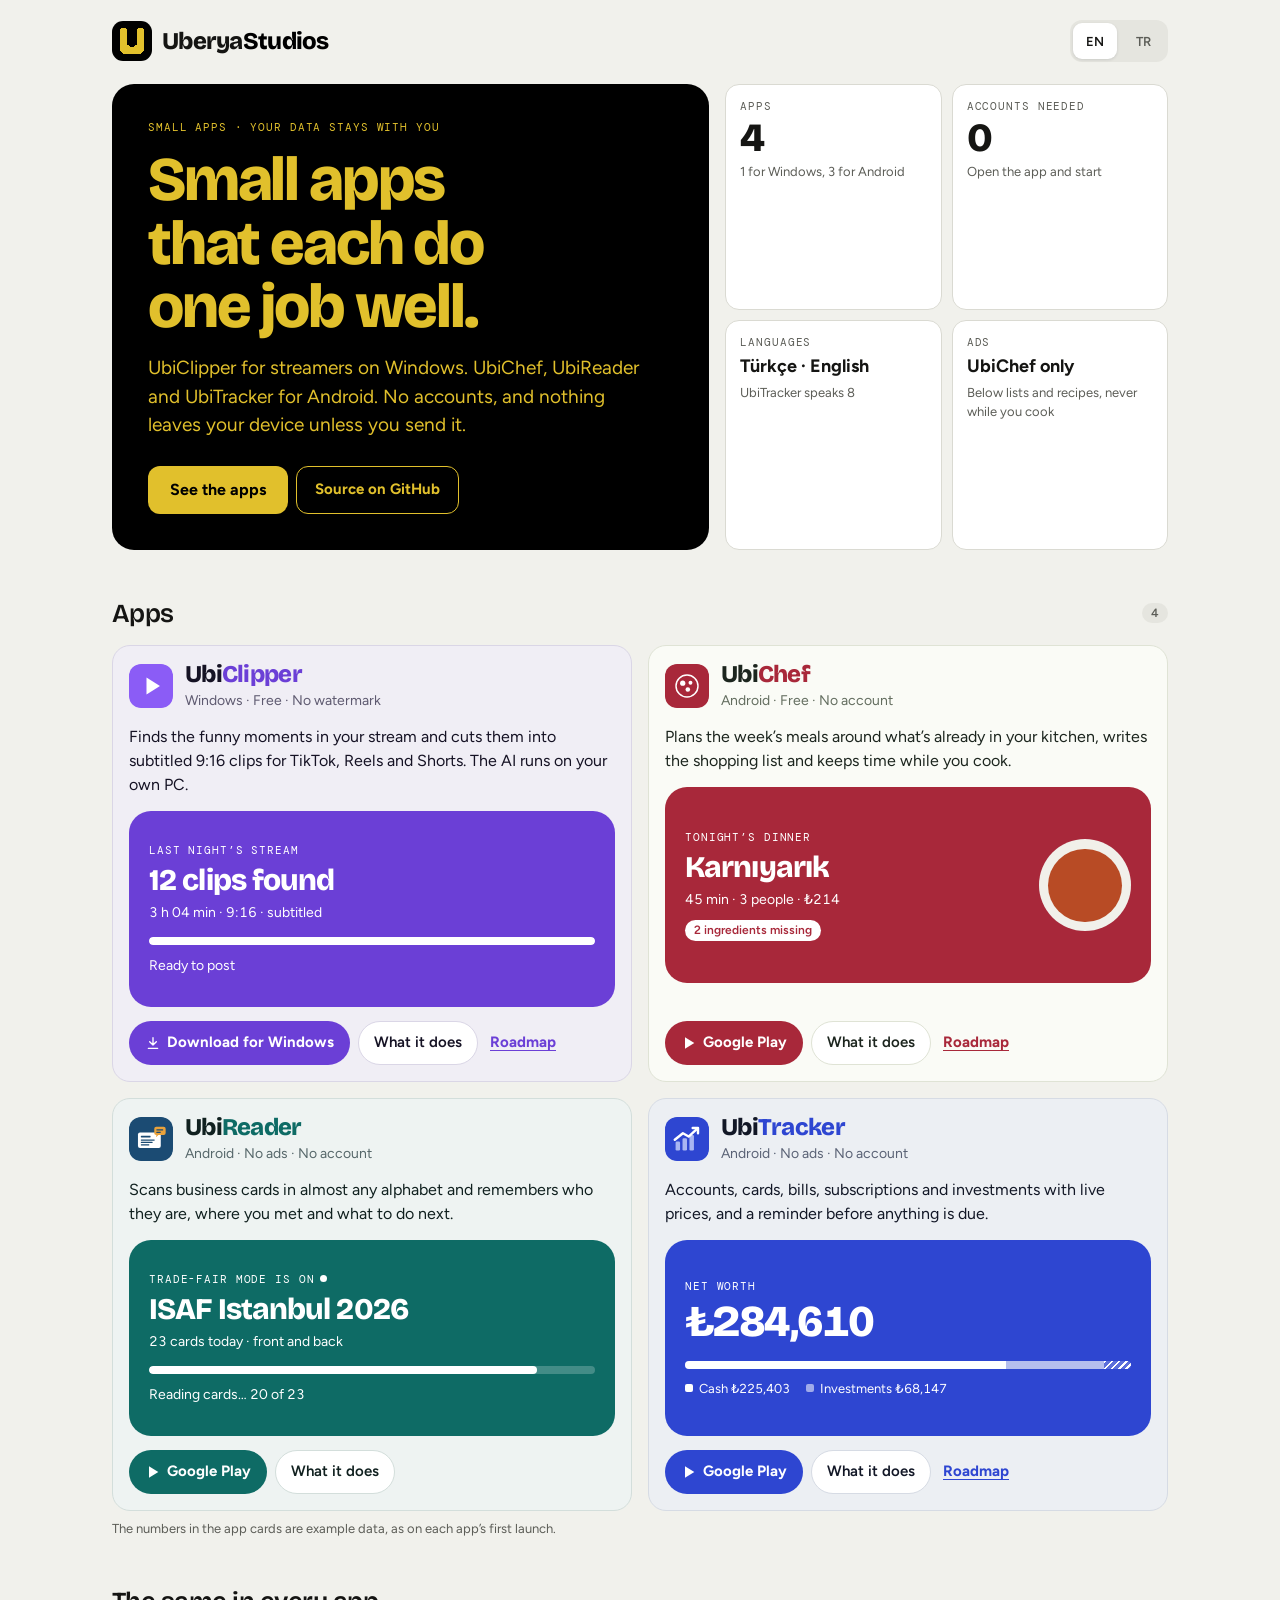
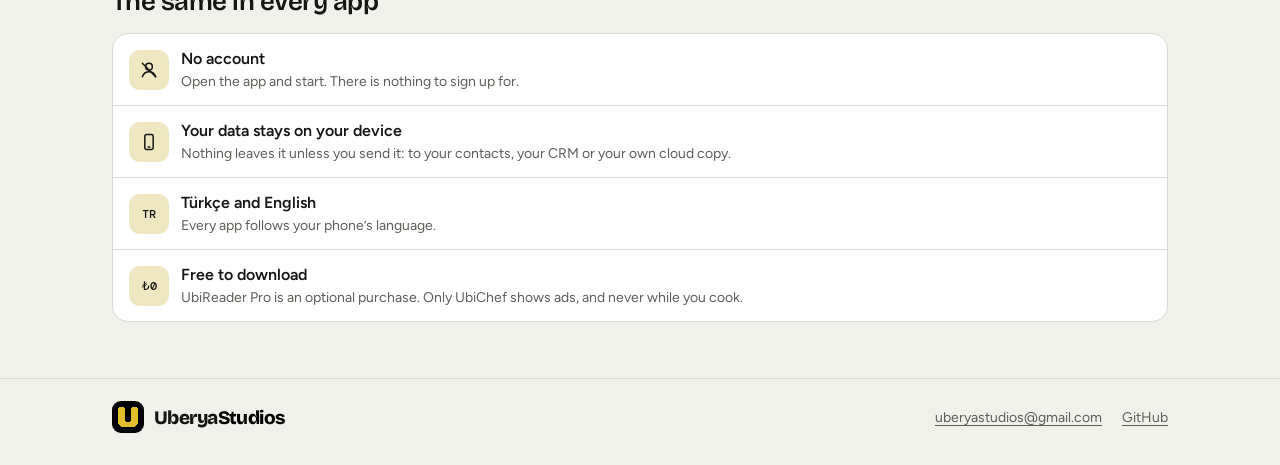
==== commit 0df8e8d1: "Rework the whole site on the Ubi design system, as UberyaStudios - New home page from the approved m" ====
--- a/index.html
+++ b/index.html
@@ -3,100 +3,118 @@
 <head>
 <meta charset="utf-8">
 <meta name="viewport" content="width=device-width, initial-scale=1">
-<title>uberbora: UbiClipper and other small apps</title>
-<meta name="title-en" content="uberbora: UbiClipper and other small apps">
-<meta name="title-tr" content="uberbora: UbiClipper ve diğer küçük uygulamalar">
+<title>UberyaStudios: UbiClipper, UbiChef, UbiReader and UbiTracker</title>
+<meta name="title-en" content="UberyaStudios: UbiClipper, UbiChef, UbiReader and UbiTracker">
+<meta name="title-tr" content="UberyaStudios: UbiClipper, UbiChef, UbiReader ve UbiTracker">
 <meta name="description" content="UbiClipper for streamers on Windows, and UbiChef, UbiReader and UbiTracker for Android. Small apps that each do one job well.">
-<meta property="og:title" content="uberbora: UbiClipper and other small apps">
+<meta property="og:title" content="UberyaStudios">
 <meta property="og:description" content="UbiClipper for streamers on Windows, and UbiChef, UbiReader and UbiTracker for Android. Small apps that each do one job well.">
 <meta property="og:image" content="https://uberbora.github.io/assets/uberbora.png">
+<meta name="theme-color" content="#F1F1EC" media="(prefers-color-scheme: light)">
+<meta name="theme-color" content="#10100E" media="(prefers-color-scheme: dark)">
 <link rel="icon" href="assets/uberbora.svg" type="image/svg+xml">
 <link rel="apple-touch-icon" href="assets/uberbora.png">
 <link rel="preconnect" href="https://fonts.googleapis.com">
 <link rel="preconnect" href="https://fonts.gstatic.com" crossorigin>
-<link rel="stylesheet" href="https://fonts.googleapis.com/css2?family=Archivo:wdth,wght@62..125,400..900&family=Atkinson+Hyperlegible:ital,wght@0,400;0,700;1,400&display=swap">
-<link rel="stylesheet" href="https://fonts.googleapis.com/css2?family=Bricolage+Grotesque:opsz,wght@12..96,600;12..96,800&amp;family=DM+Mono:wght@400;500&amp;family=Figtree:wght@400;600;700&amp;display=swap">
+<link rel="stylesheet" href="https://fonts.googleapis.com/css2?family=Bricolage+Grotesque:opsz,wght@12..96,600;12..96,800&amp;family=DM+Mono:wght@400;500&amp;family=Figtree:wght@400;500;600;700&amp;display=swap">
 <link rel="stylesheet" href="assets/site.css">
 <script src="assets/site.js"></script>
 </head>
 <body class="home">
-<header class="hero-home on-sun" style="z-index:11">
-  <div class="wrap">
-    <div class="topbar"><span></span><div class="langswitch" role="group" aria-label="Language / Dil"><button type="button" data-set="en" aria-pressed="true">EN</button><button type="button" data-set="tr" aria-pressed="false">TR</button></div></div>
-    <div class="mark">
-      <svg class="bigu" viewBox="5 6 22 23" shape-rendering="crispEdges" aria-hidden="true"><rect x="6" y="6" width="5" height="1" style="--r:0"/><rect x="21" y="6" width="5" height="1" style="--r:0"/><rect x="5" y="7" width="7" height="1" style="--r:1"/><rect x="5" y="8" width="7" height="1" style="--r:2"/><rect x="5" y="9" width="7" height="1" style="--r:3"/><rect x="5" y="10" width="7" height="1" style="--r:4"/><rect x="5" y="11" width="7" height="1" style="--r:5"/><rect x="5" y="12" width="7" height="1" style="--r:6"/><rect x="5" y="13" width="7" height="1" style="--r:7"/><rect x="5" y="14" width="7" height="1" style="--r:8"/><rect x="5" y="15" width="7" height="1" style="--r:9"/><rect x="5" y="16" width="7" height="1" style="--r:10"/><rect x="5" y="17" width="7" height="1" style="--r:11"/><rect x="5" y="18" width="7" height="1" style="--r:12"/><rect x="5" y="19" width="7" height="1" style="--r:13"/><rect x="5" y="20" width="7" height="1" style="--r:14"/><rect x="20" y="7" width="7" height="1" style="--r:1"/><rect x="20" y="8" width="7" height="1" style="--r:2"/><rect x="20" y="9" width="7" height="1" style="--r:3"/><rect x="20" y="10" width="7" height="1" style="--r:4"/><rect x="20" y="11" width="7" height="1" style="--r:5"/><rect x="20" y="12" width="7" height="1" style="--r:6"/><rect x="20" y="13" width="7" height="1" style="--r:7"/><rect x="20" y="14" width="7" height="1" style="--r:8"/><rect x="20" y="15" width="7" height="1" style="--r:9"/><rect x="20" y="16" width="7" height="1" style="--r:10"/><rect x="20" y="17" width="7" height="1" style="--r:11"/><rect x="20" y="18" width="7" height="1" style="--r:12"/><rect x="20" y="19" width="7" height="1" style="--r:13"/><rect x="20" y="20" width="7" height="1" style="--r:14"/><rect x="5" y="21" width="8" height="1" style="--r:15"/><rect x="19" y="21" width="8" height="1" style="--r:15"/><rect x="5" y="22" width="9" height="1" style="--r:16"/><rect x="18" y="22" width="9" height="1" style="--r:16"/><rect x="5" y="23" width="22" height="1" style="--r:17"/><rect x="5" y="24" width="22" height="1" style="--r:18"/><rect x="5" y="25" width="22" height="1" style="--r:19"/><rect x="6" y="26" width="20" height="1" style="--r:20"/><rect x="7" y="27" width="18" height="1" style="--r:21"/><rect x="8" y="28" width="16" height="1" style="--r:22"/></svg>
-      <h1 class="wordmark">uberbora</h1>
-    </div>
-    <p class="lede" lang="en">Small apps that each do one job well, and keep your data on your own device.</p><p class="lede" lang="tr">Her biri tek bir işi iyi yapan ve verilerini kendi cihazında tutan küçük uygulamalar.</p>
-    <nav class="app-index" aria-label="Apps / Uygulamalar">
-      <ul>
-        <li><a href="#ubiclipper"><svg aria-hidden="true" viewBox="0 0 108 108"><rect width="108" height="108" rx="24" fill="#8B5CF6"/><path d="M43 33v42l33-21z" fill="#fff"/></svg><span class="ix-name">UbiClipper</span><span class="ix-what"><span lang="en">Funny stream moments, cut into clips</span><span lang="tr">Yayının komik anları, klip olarak</span></span></a></li>
-        <li><a href="#ubichef"><svg viewBox="0 0 108 108" aria-hidden="true"><rect width="108" height="108" rx="24" fill="#a8283a"/><circle cx="54" cy="54" r="27" fill="none" stroke="#fff" stroke-width="3.6"/><circle cx="43.5" cy="47" r="6.4" fill="#fff"/><circle cx="62.5" cy="46" r="4.8" fill="#fff"/><circle cx="56" cy="62.5" r="5.6" fill="#fff"/></svg><span class="ix-name">UbiChef</span><span class="ix-what"><span lang="en">Meals planned from your kitchen</span><span lang="tr">Mutfağına göre yemek planı</span></span></a></li>
-        <li><a href="#ubireader"><svg viewBox="0 0 108 108" aria-hidden="true"><rect width="108" height="108" rx="24" fill="#1b4b73"/><rect x="22" y="38" width="56" height="38" rx="5" fill="#fff"/><rect x="29" y="46" width="24" height="4.5" rx="1.2" fill="#1b4b73"/><rect x="29" y="55" width="34" height="3" rx="1" fill="#1b4b73"/><rect x="29" y="61" width="29" height="3" rx="1" fill="#1b4b73"/><rect x="29" y="67" width="21" height="3" rx="1" fill="#1b4b73"/><rect x="62" y="24" width="28" height="20" rx="5" fill="#e9a23b"/><path d="M68 42h7l-9 8z" fill="#e9a23b"/><rect x="67" y="30" width="17" height="3" rx="1" fill="#1b4b73"/><rect x="67" y="36" width="11" height="3" rx="1" fill="#1b4b73"/></svg><span class="ix-name">UbiReader</span><span class="ix-what"><span lang="en">Business cards, read on your phone</span><span lang="tr">Kartvizitler, telefonunda okunur</span></span></a></li>
-        <li><a href="#ubitracker"><svg viewBox="0 0 108 108" aria-hidden="true"><rect width="108" height="108" rx="24" fill="#2E46D1"/><rect x="26" y="60" width="11" height="22" rx="3" fill="#A9B5F2"/><rect x="43" y="52" width="11" height="30" rx="3" fill="#A9B5F2"/><rect x="60" y="44" width="11" height="38" rx="3" fill="#A9B5F2"/><path d="M24 56 L44 40 L58 48 L80 28" fill="none" stroke="#fff" stroke-width="6" stroke-linecap="round" stroke-linejoin="round"/><path d="M68 27 L81 27 L81 40" fill="none" stroke="#fff" stroke-width="6" stroke-linecap="round" stroke-linejoin="round"/></svg><span class="ix-name">UbiTracker</span><span class="ix-what"><span lang="en">Accounts, cards and bills in one place</span><span lang="tr">Hesaplar, kartlar ve faturalar tek yerde</span></span></a></li>
-      </ul>
-    </nav>
+<header class="on-sun">
+  <div class="wrap topbar">
+    <a class="brand" href="./"><span class="umark"><svg viewBox="5 6 22 23" shape-rendering="crispEdges" aria-hidden="true"><path fill="#E1C02C" d="M6 6h5v1h-5zM21 6h5v1h-5zM5 7h7v14h-7zM20 7h7v14h-7zM5 21h8v1h-8zM19 21h8v1h-8zM5 22h9v1h-9zM18 22h9v1h-9zM5 23h22v3h-22zM6 26h20v1h-20zM7 27h18v1h-18zM8 28h16v1h-16z"/></svg></span><span class="wordmark">Uberya<b>Studios</b></span></a>
+    <div class="langswitch" role="group" aria-label="Language / Dil"><button type="button" data-set="en" aria-pressed="true">EN</button><button type="button" data-set="tr" aria-pressed="false">TR</button></div>
   </div>
 </header>
 
-<main>
-  <section class="band band-ubiclipper" id="ubiclipper" aria-labelledby="ubiclipper-h" style="z-index:10">
-    <div class="wrap band-grid">
-      <div class="band-text">
-        <div class="appname"><svg aria-hidden="true" viewBox="0 0 108 108"><rect width="108" height="108" rx="24" fill="#8B5CF6"/><path d="M43 33v42l33-21z" fill="#fff"/></svg><h2 id="ubiclipper-h">UbiClipper</h2></div>
-        <p class="band-h" lang="en">Stream for three hours. Post the moments worth posting.</p><p class="band-h" lang="tr">Üç saat yayın aç. Paylaşmaya değer anları paylaş.</p>
-        <p class="band-p" lang="en">Finds the laughs, screams and wild reactions in your stream and turns them into subtitled 9:16 clips for TikTok, Reels and Shorts. The AI runs on your own PC.</p><p class="band-p" lang="tr">Yayınındaki kahkahaları, çığlıkları ve çılgın tepkileri bulur; TikTok, Reels ve Shorts için altyazılı 9:16 kliplere çevirir. AI kendi bilgisayarında çalışır.</p>
-        <ul class="tags" aria-label="UbiClipper"><li>Windows</li><li><span lang="en">Free</span><span lang="tr">Ücretsiz</span></li><li><span lang="en">No watermark</span><span lang="tr">Filigran yok</span></li></ul>
-        <div class="btnrow"><a class="btn sun px" href="https://github.com/uberbora/UbiClipper/releases/latest" data-dl="setup"><svg viewBox="0 0 10 10" shape-rendering="crispEdges" aria-hidden="true"><path d="M4 0h2v5h2v1H7v1H6v1H4V7H3V6H2V5h2zM0 9h10v1H0z" fill="currentColor"/></svg><span lang="en">Download for Windows</span><span lang="tr">Windows için indir</span></a><a class="btn quiet" href="ubiclipper/"><span lang="en">What it does</span><span lang="tr">Neler yapar</span></a>
-          <a class="textlink rm-textlink" href="ubiclipper/roadmap/"><span lang="en">Roadmap</span><span lang="tr">Yol haritası</span></a></div>
-        <p class="band-small"><a href="ubiclipper/roadmap/"><span lang="en">Roadmap</span><span lang="tr">Yol haritası</span></a><a href="ubiclipper/privacy/"><span lang="en">Privacy policy</span><span lang="tr">Gizlilik politikası</span></a></p>
+<main class="ubi wrap">
+  <div class="home-hero">
+    <div class="hero">
+      <div>
+        <div class="eyebrow"><span lang="en">Small apps · Your data stays with you</span><span lang="tr">Küçük uygulamalar · Verin sende kalır</span></div>
+        <h1 lang="en">Small apps that each do one job well.</h1><h1 lang="tr">Her biri tek bir işi iyi yapan küçük uygulamalar.</h1>
+        <p class="lede" lang="en">UbiClipper for streamers on Windows. UbiChef, UbiReader and UbiTracker for Android. No accounts, and nothing leaves your device unless you send it.</p><p class="lede" lang="tr">Yayıncılar için Windows&#8217;ta UbiClipper. Android için UbiChef, UbiReader ve UbiTracker. Hesap yok; sen göndermedikçe hiçbir şey cihazından çıkmaz.</p>
       </div>
-      <figure class="band-art wide" aria-hidden="true"><svg viewBox="0 0 1200 470" focusable="false" xmlns="http://www.w3.org/2000/svg" font-family="Archivo, Segoe UI, sans-serif"><title>A three-hour stream as a loudness timeline; four peaks are picked and become four 9:16 clips with subtitles.</title><rect x="2" y="178" width="6" height="22" fill="#8B6CF0" opacity=".55"/><rect x="10" y="174" width="6" height="26" fill="#8B6CF0" opacity=".55"/><rect x="18" y="154" width="6" height="46" fill="#8B6CF0" opacity=".55"/><rect x="26" y="164" width="6" height="36" fill="#8B6CF0" opacity=".55"/><rect x="34" y="150" width="6" height="50" fill="#8B6CF0" opacity=".55"/><rect x="42" y="155" width="6" height="45" fill="#8B6CF0" opacity=".55"/><rect x="50" y="167" width="6" height="33" fill="#8B6CF0" opacity=".55"/><rect x="58" y="161" width="6" height="39" fill="#8B6CF0" opacity=".55"/><rect x="66" y="181" width="6" height="19" fill="#8B6CF0" opacity=".55"/><rect x="74" y="171" width="6" height="29" fill="#8B6CF0" opacity=".55"/><rect x="82" y="173" width="6" height="27" fill="#8B6CF0" opacity=".55"/><rect x="90" y="166" width="6" height="34" fill="#8B6CF0" opacity=".55"/><rect x="98" y="154" width="6" height="46" fill="#8B6CF0" opacity=".55"/><rect x="106" y="143" width="6" height="57" fill="#8B6CF0" opacity=".55"/><rect x="114" y="163" width="6" height="37" fill="#8B6CF0" opacity=".55"/><rect x="122" y="165" width="6" height="35" fill="#8B6CF0" opacity=".55"/><rect x="130" y="162" width="6" height="38" fill="#8B6CF0" opacity=".55"/><rect x="138" y="161" width="6" height="39" fill="#8B6CF0" opacity=".55"/><rect x="146" y="163" width="6" height="37" fill="#8B6CF0" opacity=".55"/><rect x="154" y="161" width="6" height="39" fill="#8B6CF0" opacity=".55"/><rect x="162" y="120" width="6" height="80" fill="#8B6CF0" opacity=".95"/><rect x="170" y="80" width="6" height="120" fill="#8B6CF0" opacity=".95"/><rect x="186" y="80" width="6" height="120" fill="#8B6CF0" opacity=".95"/><rect x="194" y="120" width="6" height="80" fill="#8B6CF0" opacity=".95"/><rect x="202" y="179" width="6" height="21" fill="#8B6CF0" opacity=".55"/><rect x="210" y="174" width="6" height="26" fill="#8B6CF0" opacity=".55"/><rect x="218" y="153" width="6" height="47" fill="#8B6CF0" opacity=".55"/><rect x="226" y="164" width="6" height="36" fill="#8B6CF0" opacity=".55"/><rect x="234" y="150" width="6" height="50" fill="#8B6CF0" opacity=".55"/><rect x="242" y="148" width="6" height="52" fill="#8B6CF0" opacity=".55"/><rect x="250" y="157" width="6" height="43" fill="#8B6CF0" opacity=".55"/><rect x="258" y="157" width="6" height="43" fill="#8B6CF0" opacity=".55"/><rect x="266" y="177" width="6" height="23" fill="#8B6CF0" opacity=".55"/><rect x="274" y="184" width="6" height="16" fill="#8B6CF0" opacity=".55"/><rect x="282" y="172" width="6" height="28" fill="#8B6CF0" opacity=".55"/><rect x="290" y="153" width="6" height="47" fill="#8B6CF0" opacity=".55"/><rect x="298" y="155" width="6" height="45" fill="#8B6CF0" opacity=".55"/><rect x="306" y="156" width="6" height="44" fill="#8B6CF0" opacity=".55"/><rect x="314" y="150" width="6" height="50" fill="#8B6CF0" opacity=".55"/><rect x="322" y="157" width="6" height="43" fill="#8B6CF0" opacity=".55"/><rect x="330" y="167" width="6" height="33" fill="#8B6CF0" opacity=".55"/><rect x="338" y="162" width="6" height="38" fill="#8B6CF0" opacity=".55"/><rect x="346" y="163" width="6" height="37" fill="#8B6CF0" opacity=".55"/><rect x="354" y="168" width="6" height="32" fill="#8B6CF0" opacity=".55"/><rect x="362" y="153" width="6" height="47" fill="#8B6CF0" opacity=".55"/><rect x="370" y="151" width="6" height="49" fill="#8B6CF0" opacity=".55"/><rect x="378" y="141" width="6" height="59" fill="#8B6CF0" opacity=".55"/><rect x="386" y="148" width="6" height="52" fill="#8B6CF0" opacity=".55"/><rect x="394" y="164" width="6" height="36" fill="#8B6CF0" opacity=".55"/><rect x="402" y="153" width="6" height="47" fill="#8B6CF0" opacity=".55"/><rect x="410" y="182" width="6" height="18" fill="#8B6CF0" opacity=".55"/><rect x="418" y="167" width="6" height="33" fill="#8B6CF0" opacity=".55"/><rect x="426" y="151" width="6" height="49" fill="#8B6CF0" opacity=".55"/><rect x="434" y="162" width="6" height="38" fill="#8B6CF0" opacity=".55"/><rect x="442" y="151" width="6" height="49" fill="#8B6CF0" opacity=".55"/><rect x="450" y="120" width="6" height="80" fill="#8B6CF0" opacity=".95"/><rect x="458" y="80" width="6" height="120" fill="#8B6CF0" opacity=".95"/><rect x="474" y="80" width="6" height="120" fill="#8B6CF0" opacity=".95"/><rect x="482" y="120" width="6" height="80" fill="#8B6CF0" opacity=".95"/><rect x="490" y="166" width="6" height="34" fill="#8B6CF0" opacity=".55"/><rect x="498" y="150" width="6" height="50" fill="#8B6CF0" opacity=".55"/><rect x="506" y="149" width="6" height="51" fill="#8B6CF0" opacity=".55"/><rect x="514" y="149" width="6" height="51" fill="#8B6CF0" opacity=".55"/><rect x="522" y="155" width="6" height="45" fill="#8B6CF0" opacity=".55"/><rect x="530" y="150" width="6" height="50" fill="#8B6CF0" opacity=".55"/><rect x="538" y="154" width="6" height="46" fill="#8B6CF0" opacity=".55"/><rect x="546" y="173" width="6" height="27" fill="#8B6CF0" opacity=".55"/><rect x="554" y="160" width="6" height="40" fill="#8B6CF0" opacity=".55"/><rect x="562" y="169" width="6" height="31" fill="#8B6CF0" opacity=".55"/><rect x="570" y="148" width="6" height="52" fill="#8B6CF0" opacity=".55"/><rect x="578" y="147" width="6" height="53" fill="#8B6CF0" opacity=".55"/><rect x="586" y="139" width="6" height="61" fill="#8B6CF0" opacity=".55"/><rect x="594" y="147" width="6" height="53" fill="#8B6CF0" opacity=".55"/><rect x="602" y="168" width="6" height="32" fill="#8B6CF0" opacity=".55"/><rect x="610" y="173" width="6" height="27" fill="#8B6CF0" opacity=".55"/><rect x="618" y="164" width="6" height="36" fill="#8B6CF0" opacity=".55"/><rect x="626" y="173" width="6" height="27" fill="#8B6CF0" opacity=".55"/><rect x="634" y="156" width="6" height="44" fill="#8B6CF0" opacity=".55"/><rect x="642" y="160" width="6" height="40" fill="#8B6CF0" opacity=".55"/><rect x="650" y="161" width="6" height="39" fill="#8B6CF0" opacity=".55"/><rect x="658" y="165" width="6" height="35" fill="#8B6CF0" opacity=".55"/><rect x="666" y="152" width="6" height="48" fill="#8B6CF0" opacity=".55"/><rect x="674" y="175" width="6" height="25" fill="#8B6CF0" opacity=".55"/><rect x="682" y="179" width="6" height="21" fill="#8B6CF0" opacity=".55"/><rect x="690" y="167" width="6" height="33" fill="#8B6CF0" opacity=".55"/><rect x="698" y="148" width="6" height="52" fill="#8B6CF0" opacity=".55"/><rect x="706" y="164" width="6" height="36" fill="#8B6CF0" opacity=".55"/><rect x="714" y="152" width="6" height="48" fill="#8B6CF0" opacity=".55"/><rect x="722" y="151" width="6" height="49" fill="#8B6CF0" opacity=".55"/><rect x="730" y="146" width="6" height="54" fill="#8B6CF0" opacity=".55"/><rect x="738" y="154" width="6" height="46" fill="#8B6CF0" opacity=".55"/><rect x="746" y="160" width="6" height="40" fill="#8B6CF0" opacity=".55"/><rect x="754" y="174" width="6" height="26" fill="#8B6CF0" opacity=".55"/><rect x="762" y="120" width="6" height="80" fill="#8B6CF0" opacity=".95"/><rect x="770" y="80" width="6" height="120" fill="#8B6CF0" opacity=".95"/><rect x="786" y="80" width="6" height="120" fill="#8B6CF0" opacity=".95"/><rect x="794" y="120" width="6" height="80" fill="#8B6CF0" opacity=".95"/><rect x="802" y="167" width="6" height="33" fill="#8B6CF0" opacity=".55"/><rect x="810" y="173" width="6" height="27" fill="#8B6CF0" opacity=".55"/><rect x="818" y="179" width="6" height="21" fill="#8B6CF0" opacity=".55"/><rect x="826" y="165" width="6" height="35" fill="#8B6CF0" opacity=".55"/><rect x="834" y="155" width="6" height="45" fill="#8B6CF0" opacity=".55"/><rect x="842" y="159" width="6" height="41" fill="#8B6CF0" opacity=".55"/><rect x="850" y="164" width="6" height="36" fill="#8B6CF0" opacity=".55"/><rect x="858" y="154" width="6" height="46" fill="#8B6CF0" opacity=".55"/><rect x="866" y="159" width="6" height="41" fill="#8B6CF0" opacity=".55"/><rect x="874" y="161" width="6" height="39" fill="#8B6CF0" opacity=".55"/><rect x="882" y="158" width="6" height="42" fill="#8B6CF0" opacity=".55"/><rect x="890" y="163" width="6" height="37" fill="#8B6CF0" opacity=".55"/><rect x="898" y="160" width="6" height="40" fill="#8B6CF0" opacity=".55"/><rect x="906" y="152" width="6" height="48" fill="#8B6CF0" opacity=".55"/><rect x="914" y="147" width="6" height="53" fill="#8B6CF0" opacity=".55"/><rect x="922" y="163" width="6" height="37" fill="#8B6CF0" opacity=".55"/><rect x="930" y="143" width="6" height="57" fill="#8B6CF0" opacity=".55"/><rect x="938" y="152" width="6" height="48" fill="#8B6CF0" opacity=".55"/><rect x="946" y="156" width="6" height="44" fill="#8B6CF0" opacity=".55"/><rect x="954" y="164" width="6" height="36" fill="#8B6CF0" opacity=".55"/><rect x="962" y="167" width="6" height="33" fill="#8B6CF0" opacity=".55"/><rect x="970" y="160" width="6" height="40" fill="#8B6CF0" opacity=".55"/><rect x="978" y="163" width="6" height="37" fill="#8B6CF0" opacity=".55"/><rect x="986" y="148" width="6" height="52" fill="#8B6CF0" opacity=".55"/><rect x="994" y="164" width="6" height="36" fill="#8B6CF0" opacity=".55"/><rect x="1002" y="167" width="6" height="33" fill="#8B6CF0" opacity=".55"/><rect x="1010" y="170" width="6" height="30" fill="#8B6CF0" opacity=".55"/><rect x="1018" y="179" width="6" height="21" fill="#8B6CF0" opacity=".55"/><rect x="1026" y="172" width="6" height="28" fill="#8B6CF0" opacity=".55"/><rect x="1034" y="120" width="6" height="80" fill="#8B6CF0" opacity=".95"/><rect x="1042" y="80" width="6" height="120" fill="#8B6CF0" opacity=".95"/><rect x="1058" y="80" width="6" height="120" fill="#8B6CF0" opacity=".95"/><rect x="1066" y="120" width="6" height="80" fill="#8B6CF0" opacity=".95"/><rect x="1074" y="171" width="6" height="29" fill="#8B6CF0" opacity=".55"/><rect x="1082" y="156" width="6" height="44" fill="#8B6CF0" opacity=".55"/><rect x="1090" y="169" width="6" height="31" fill="#8B6CF0" opacity=".55"/><rect x="1098" y="173" width="6" height="27" fill="#8B6CF0" opacity=".55"/><rect x="1106" y="164" width="6" height="36" fill="#8B6CF0" opacity=".55"/><rect x="1114" y="157" width="6" height="43" fill="#8B6CF0" opacity=".55"/><rect x="1122" y="155" width="6" height="45" fill="#8B6CF0" opacity=".55"/><rect x="1130" y="162" width="6" height="38" fill="#8B6CF0" opacity=".55"/><rect x="1138" y="147" width="6" height="53" fill="#8B6CF0" opacity=".55"/><rect x="1146" y="150" width="6" height="50" fill="#8B6CF0" opacity=".55"/><rect x="1154" y="171" width="6" height="29" fill="#8B6CF0" opacity=".55"/><rect x="1162" y="168" width="6" height="32" fill="#8B6CF0" opacity=".55"/><rect x="1170" y="171" width="6" height="29" fill="#8B6CF0" opacity=".55"/><rect x="1178" y="165" width="6" height="35" fill="#8B6CF0" opacity=".55"/><rect x="1186" y="156" width="6" height="44" fill="#8B6CF0" opacity=".55"/><rect x="1194" y="157" width="6" height="43" fill="#8B6CF0" opacity=".55"/><g class="picks"><rect class="pick" x="178" y="35" width="6" height="165" fill="#E1C02C"/><rect class="pick" x="466" y="35" width="6" height="165" fill="#E1C02C"/><rect class="pick" x="778" y="35" width="6" height="165" fill="#E1C02C"/><rect class="pick" x="1050" y="35" width="6" height="165" fill="#E1C02C"/></g><rect x="0" y="200" width="1200" height="2" fill="#3A3A36"/><text x="2" y="224" fill="#8E8A7C" font-size="15" text-anchor="start">0:00</text><text x="400" y="224" fill="#8E8A7C" font-size="15" text-anchor="middle">1:00:00</text><text x="800" y="224" fill="#8E8A7C" font-size="15" text-anchor="middle">2:00:00</text><text x="1196" y="224" fill="#8E8A7C" font-size="15" text-anchor="end">3:00:00</text><text x="181.0" y="22" fill="#E1C02C" font-size="17" font-weight="700" text-anchor="middle"><tspan lang="en">laugh</tspan><tspan lang="tr">kahkaha</tspan></text><path d="M181.0 234 V252" stroke="#E1C02C" stroke-width="2" stroke-dasharray="4 5"/><g transform="translate(129 262)"><rect width="104" height="185" rx="12" fill="#151515" stroke="#4A4A45" stroke-width="2"/><rect x="6" y="8" width="92" height="66" rx="4" fill="#2C2347"/><circle cx="52.0" cy="38" r="13" fill="#6F58C9"/><rect x="30.0" y="54" width="44" height="20" rx="10" fill="#6F58C9"/><rect x="6" y="78" width="92" height="99" rx="4" fill="#1F2E26"/><rect x="18" y="147" width="22" height="10" fill="#2F4A3A"/><rect x="50" y="129" width="34" height="28" fill="#2F4A3A"/><text x="52.0" y="98" font-size="15" font-weight="800" text-anchor="middle" fill="#fff" stroke="#000" stroke-width="4" paint-order="stroke"><tspan lang="en">NO WAY</tspan><tspan lang="tr">OHA</tspan></text></g><text x="469.0" y="22" fill="#E1C02C" font-size="17" font-weight="700" text-anchor="middle"><tspan lang="en">scream</tspan><tspan lang="tr">çığlık</tspan></text><path d="M469.0 234 V252" stroke="#E1C02C" stroke-width="2" stroke-dasharray="4 5"/><g transform="translate(417 262)"><rect width="104" height="185" rx="12" fill="#151515" stroke="#4A4A45" stroke-width="2"/><rect x="6" y="8" width="92" height="66" rx="4" fill="#2C2347"/><circle cx="52.0" cy="38" r="13" fill="#6F58C9"/><rect x="30.0" y="54" width="44" height="20" rx="10" fill="#6F58C9"/><rect x="6" y="78" width="92" height="99" rx="4" fill="#1F2E26"/><rect x="18" y="147" width="22" height="10" fill="#2F4A3A"/><rect x="50" y="129" width="34" height="28" fill="#2F4A3A"/><text x="52.0" y="98" font-size="15" font-weight="800" text-anchor="middle" fill="#fff" stroke="#000" stroke-width="4" paint-order="stroke"><tspan lang="en">I'M DEAD</tspan><tspan lang="tr">ÖLDÜM</tspan></text></g><text x="781.0" y="22" fill="#E1C02C" font-size="17" font-weight="700" text-anchor="middle"><tspan lang="en">chat went wild</tspan><tspan lang="tr">chat çıldırdı</tspan></text><path d="M781.0 234 V252" stroke="#E1C02C" stroke-width="2" stroke-dasharray="4 5"/><g transform="translate(729 262)"><rect width="104" height="185" rx="12" fill="#151515" stroke="#4A4A45" stroke-width="2"/><rect x="6" y="8" width="92" height="66" rx="4" fill="#2C2347"/><circle cx="52.0" cy="38" r="13" fill="#6F58C9"/><rect x="30.0" y="54" width="44" height="20" rx="10" fill="#6F58C9"/><rect x="6" y="78" width="92" height="99" rx="4" fill="#1F2E26"/><rect x="18" y="147" width="22" height="10" fill="#2F4A3A"/><rect x="50" y="129" width="34" height="28" fill="#2F4A3A"/><text x="52.0" y="98" font-size="15" font-weight="800" text-anchor="middle" fill="#fff" stroke="#000" stroke-width="4" paint-order="stroke"><tspan lang="en">WHAT?!</tspan><tspan lang="tr">NE OLUYOR</tspan></text></g><text x="1053.0" y="22" fill="#E1C02C" font-size="17" font-weight="700" text-anchor="middle"><tspan lang="en">explosion</tspan><tspan lang="tr">patlama</tspan></text><path d="M1053.0 234 V252" stroke="#E1C02C" stroke-width="2" stroke-dasharray="4 5"/><g transform="translate(1001 262)"><rect width="104" height="185" rx="12" fill="#151515" stroke="#4A4A45" stroke-width="2"/><rect x="6" y="8" width="92" height="66" rx="4" fill="#2C2347"/><circle cx="52.0" cy="38" r="13" fill="#6F58C9"/><rect x="30.0" y="54" width="44" height="20" rx="10" fill="#6F58C9"/><rect x="6" y="78" width="92" height="99" rx="4" fill="#1F2E26"/><rect x="18" y="147" width="22" height="10" fill="#2F4A3A"/><rect x="50" y="129" width="34" height="28" fill="#2F4A3A"/><text x="52.0" y="98" font-size="15" font-weight="800" text-anchor="middle" fill="#fff" stroke="#000" stroke-width="4" paint-order="stroke"><tspan lang="en">BOOM</tspan><tspan lang="tr">BOOM</tspan></text></g></svg></figure>
+      <div class="acts"><a class="go" href="#apps"><span lang="en">See the apps</span><span lang="tr">Uygulamaları gör</span></a><a class="stop" href="https://github.com/uberbora"><span lang="en">Source on GitHub</span><span lang="tr">GitHub&#8217;da kaynak kod</span></a></div>
     </div>
+    <div class="stats">
+      <div class="stat"><div class="eyebrow"><span lang="en">Apps</span><span lang="tr">Uygulama</span></div><div class="v num">4</div><div class="s"><span lang="en">1 for Windows, 3 for Android</span><span lang="tr">1 Windows, 3 Android</span></div></div>
+      <div class="stat"><div class="eyebrow"><span lang="en">Accounts needed</span><span lang="tr">Gereken hesap</span></div><div class="v num">0</div><div class="s"><span lang="en">Open the app and start</span><span lang="tr">Aç ve başla</span></div></div>
+      <div class="stat"><div class="eyebrow"><span lang="en">Languages</span><span lang="tr">Diller</span></div><div class="v">Türkçe · English</div><div class="s"><span lang="en">UbiTracker speaks 8</span><span lang="tr">UbiTracker 8 dil konuşur</span></div></div>
+      <div class="stat"><div class="eyebrow"><span lang="en">Ads</span><span lang="tr">Reklam</span></div><div class="v"><span lang="en">UbiChef only</span><span lang="tr">Yalnızca UbiChef</span></div><div class="s"><span lang="en">Below lists and recipes, never while you cook</span><span lang="tr">Liste ve tariflerin altında, pişirirken asla</span></div></div>
+    </div>
+  </div>
+
+  <section class="apps" id="apps">
+    <div class="sec-h"><h2><span lang="en">Apps</span><span lang="tr">Uygulamalar</span></h2><span class="pill flat">4</span></div>
+    <div class="appgrid">
+      <article class="appcard clipper" id="ubiclipper">
+        <div class="appcard-head"><svg aria-hidden="true" viewBox="0 0 108 108"><rect width="108" height="108" rx="24" fill="#8B5CF6"/><path d="M43 33v42l33-21z" fill="#fff"/></svg><div><h3 class="wordmark">Ubi<b>Clipper</b></h3><div class="sub"><span lang="en">Windows · Free · No watermark</span><span lang="tr">Windows · Ücretsiz · Filigran yok</span></div></div></div>
+        <p lang="en">Finds the funny moments in your stream and cuts them into subtitled 9:16 clips for TikTok, Reels and Shorts. The AI runs on your own PC.</p><p lang="tr">Yayınının komik anlarını bulur ve TikTok, Reels ve Shorts için altyazılı 9:16 kliplere çevirir. AI kendi bilgisayarında çalışır.</p>
+        <div class="hero" aria-hidden="true">
+          <div class="eyebrow"><span lang="en">Last night&#8217;s stream</span><span lang="tr">Dün akşamki yayın</span></div>
+          <div class="hero-name"><span lang="en">12 clips found</span><span lang="tr">12 klip bulundu</span></div>
+          <div class="hero-sub"><span lang="en">3 h 04 min · 9:16 · subtitled</span><span lang="tr">3 sa 04 dk · 9:16 · altyazılı</span></div>
+          <div class="bar"><i style="width:100%"></i></div>
+          <div class="hero-sub"><span lang="en">Ready to post</span><span lang="tr">Paylaşmaya hazır</span></div>
+        </div>
+        <div class="acts"><a class="primary" href="https://github.com/uberbora/UbiClipper/releases/latest" data-dl="setup"><svg viewBox="0 0 24 24" fill="none" stroke="currentColor" stroke-width="2" stroke-linecap="round" stroke-linejoin="round" aria-hidden="true"><path d="M12 4v11M7 10l5 5 5-5M5 20h14"/></svg><span lang="en">Download for Windows</span><span lang="tr">Windows için indir</span></a><a class="ghost" href="ubiclipper/"><span lang="en">What it does</span><span lang="tr">Neler yapar</span></a><a class="linkish" href="ubiclipper/roadmap/"><span lang="en">Roadmap</span><span lang="tr">Yol haritası</span></a></div>
+      </article>
+      <article class="appcard chef" id="ubichef">
+        <div class="appcard-head"><svg viewBox="0 0 108 108" aria-hidden="true"><rect width="108" height="108" rx="24" fill="#a8283a"/><circle cx="54" cy="54" r="27" fill="none" stroke="#fff" stroke-width="3.6"/><circle cx="43.5" cy="47" r="6.4" fill="#fff"/><circle cx="62.5" cy="46" r="4.8" fill="#fff"/><circle cx="56" cy="62.5" r="5.6" fill="#fff"/></svg><div><h3 class="wordmark">Ubi<b>Chef</b></h3><div class="sub"><span lang="en">Android · Free · No account</span><span lang="tr">Android · Ücretsiz · Hesap yok</span></div></div></div>
+        <p lang="en">Plans the week&#8217;s meals around what&#8217;s already in your kitchen, writes the shopping list and keeps time while you cook.</p><p lang="tr">Mutfağında olanlara göre haftanın yemeklerini planlar, alışveriş listesini yazar ve yemek yaparken süreyi tutar.</p>
+        <div class="hero" aria-hidden="true">
+          <div class="hero-row"><div style="flex:1;min-width:0">
+            <div class="eyebrow"><span lang="en">Tonight&#8217;s dinner</span><span lang="tr">Bu akşamın yemeği</span></div>
+            <div class="hero-name">Karnıyarık</div>
+            <div class="hero-sub"><span lang="en">45 min · 3 people · ₺214</span><span lang="tr">45 dk · 3 kişi · ₺214</span></div>
+            <span class="pill inv"><span lang="en">2 ingredients missing</span><span lang="tr">2 malzeme eksik</span></span>
+          </div><div class="dish"><i style="background:#B84B25"></i></div></div>
+        </div>
+        <div class="acts"><a class="primary" href="https://play.google.com/store/apps/details?id=com.uberbora.ubichef"><svg viewBox="0 0 24 24" fill="currentColor" aria-hidden="true"><path d="M6 3.5v17l14-8.5z"/></svg>Google Play</a><a class="ghost" href="ubichef/"><span lang="en">What it does</span><span lang="tr">Neler yapar</span></a><a class="linkish" href="ubichef/roadmap/"><span lang="en">Roadmap</span><span lang="tr">Yol haritası</span></a></div>
+      </article>
+      <article class="appcard reader" id="ubireader">
+        <div class="appcard-head"><svg viewBox="0 0 108 108" aria-hidden="true"><rect width="108" height="108" rx="24" fill="#1b4b73"/><rect x="22" y="38" width="56" height="38" rx="5" fill="#fff"/><rect x="29" y="46" width="24" height="4.5" rx="1.2" fill="#1b4b73"/><rect x="29" y="55" width="34" height="3" rx="1" fill="#1b4b73"/><rect x="29" y="61" width="29" height="3" rx="1" fill="#1b4b73"/><rect x="29" y="67" width="21" height="3" rx="1" fill="#1b4b73"/><rect x="62" y="24" width="28" height="20" rx="5" fill="#e9a23b"/><path d="M68 42h7l-9 8z" fill="#e9a23b"/><rect x="67" y="30" width="17" height="3" rx="1" fill="#1b4b73"/><rect x="67" y="36" width="11" height="3" rx="1" fill="#1b4b73"/></svg><div><h3 class="wordmark">Ubi<b>Reader</b></h3><div class="sub"><span lang="en">Android · No ads · No account</span><span lang="tr">Android · Reklam yok · Hesap yok</span></div></div></div>
+        <p lang="en">Scans business cards in almost any alphabet and remembers who they are, where you met and what to do next.</p><p lang="tr">Kartvizitleri neredeyse her alfabede tarar; kim olduğunu, nerede tanıştığınızı ve sırada ne olduğunu hatırlar.</p>
+        <div class="hero" aria-hidden="true">
+          <div class="eyebrow"><span lang="en">Trade-fair mode is on</span><span lang="tr">Fuar modu açık</span><span class="live"></span></div>
+          <div class="hero-name"><span lang="en">ISAF Istanbul 2026</span><span lang="tr">ISAF İstanbul 2026</span></div>
+          <div class="hero-sub"><span lang="en">23 cards today · front and back</span><span lang="tr">Bugün 23 kart · ön ve arka</span></div>
+          <div class="bar"><i style="width:87%"></i></div>
+          <div class="hero-sub"><span lang="en">Reading cards… 20 of 23</span><span lang="tr">Kartlar okunuyor… 23 kartın 20&#8217;si</span></div>
+        </div>
+        <div class="acts"><a class="primary" href="https://play.google.com/store/apps/details?id=com.uberbora.ubireader"><svg viewBox="0 0 24 24" fill="currentColor" aria-hidden="true"><path d="M6 3.5v17l14-8.5z"/></svg>Google Play</a><a class="ghost" href="ubireader/"><span lang="en">What it does</span><span lang="tr">Neler yapar</span></a></div>
+      </article>
+      <article class="appcard tracker" id="ubitracker">
+        <div class="appcard-head"><svg viewBox="0 0 108 108" aria-hidden="true"><rect width="108" height="108" rx="24" fill="#2E46D1"/><rect x="26" y="60" width="11" height="22" rx="3" fill="#A9B5F2"/><rect x="43" y="52" width="11" height="30" rx="3" fill="#A9B5F2"/><rect x="60" y="44" width="11" height="38" rx="3" fill="#A9B5F2"/><path d="M24 56 L44 40 L58 48 L80 28" fill="none" stroke="#fff" stroke-width="6" stroke-linecap="round" stroke-linejoin="round"/><path d="M68 27 L81 27 L81 40" fill="none" stroke="#fff" stroke-width="6" stroke-linecap="round" stroke-linejoin="round"/></svg><div><h3 class="wordmark">Ubi<b>Tracker</b></h3><div class="sub"><span lang="en">Android · No ads · No account</span><span lang="tr">Android · Reklam yok · Hesap yok</span></div></div></div>
+        <p lang="en">Accounts, cards, bills, subscriptions and investments with live prices, and a reminder before anything is due.</p><p lang="tr">Hesaplar, kartlar, faturalar, abonelikler ve canlı fiyatlarla yatırımlar; vadesi gelen her şey için önceden hatırlatma.</p>
+        <div class="hero" aria-hidden="true">
+          <div class="eyebrow"><span lang="en">Net worth</span><span lang="tr">Net varlık</span></div>
+          <div class="big"><span lang="en">₺284,610</span><span lang="tr">₺284.610</span></div>
+          <div class="split"><i style="width:72%"></i><i style="width:22%"></i><i class="debt" style="width:6%"></i></div>
+          <div class="legend"><span><span lang="en">Cash ₺225,403</span><span lang="tr">Nakit ₺225.403</span></span><span><span lang="en">Investments ₺68,147</span><span lang="tr">Yatırımlar ₺68.147</span></span></div>
+        </div>
+        <div class="acts"><a class="primary" href="https://play.google.com/store/apps/details?id=com.uberbora.ubitracker"><svg viewBox="0 0 24 24" fill="currentColor" aria-hidden="true"><path d="M6 3.5v17l14-8.5z"/></svg>Google Play</a><a class="ghost" href="ubitracker/"><span lang="en">What it does</span><span lang="tr">Neler yapar</span></a><a class="linkish" href="ubitracker/roadmap/"><span lang="en">Roadmap</span><span lang="tr">Yol haritası</span></a></div>
+      </article>
+    </div>
+    <p class="hint" lang="en">The numbers in the app cards are example data, as on each app&#8217;s first launch.</p><p class="hint" lang="tr">Kartlardaki rakamlar örnek veridir, uygulamaların ilk açılışındaki gibi.</p>
   </section>
-  <section class="band band-ubichef" id="ubichef" aria-labelledby="ubichef-h" style="z-index:9">
-    <div class="wrap band-grid">
-      <div class="band-text">
-        <div class="appname"><svg viewBox="0 0 108 108" aria-hidden="true"><rect width="108" height="108" rx="24" fill="#a8283a"/><circle cx="54" cy="54" r="27" fill="none" stroke="#fff" stroke-width="3.6"/><circle cx="43.5" cy="47" r="6.4" fill="#fff"/><circle cx="62.5" cy="46" r="4.8" fill="#fff"/><circle cx="56" cy="62.5" r="5.6" fill="#fff"/></svg><h2 id="ubichef-h">UbiChef</h2></div>
-        <p class="band-h" lang="en">Dinner, sorted for the whole week.</p><p class="band-h" lang="tr">Haftanın yemekleri, dert olmaktan çıktı.</p>
-        <p class="band-p" lang="en">Plans your week of meals around what's already in your kitchen, writes the shopping list and keeps time while you cook.</p><p class="band-p" lang="tr">Mutfağında olanlara göre haftalık yemeklerini planlar, alışveriş listesini yazar ve yemek yaparken süreyi tutar.</p>
-        <ul class="tags" aria-label="UbiChef"><li>Android</li><li><span lang="en">Free</span><span lang="tr">Ücretsiz</span></li><li><span lang="en">No account</span><span lang="tr">Hesap yok</span></li></ul>
-        <div class="btnrow"><a class="btn light px" href="https://play.google.com/store/apps/details?id=com.uberbora.ubichef"><svg viewBox="0 0 10 10" shape-rendering="crispEdges" aria-hidden="true"><path d="M2 0h1v1h1v1h1v1h1v1h1v1h1v1H7v1H6v1H5v1H4v1H3v1H2z" fill="currentColor"/></svg><span lang="en">Get it on Google Play</span><span lang="tr">Google Play&#39;den indir</span></a><a class="btn quiet" href="ubichef/"><span lang="en">What it does</span><span lang="tr">Neler yapar</span></a></div>
-        <p class="band-small"><a href="ubichef/roadmap/"><span lang="en">Roadmap</span><span lang="tr">Yol haritası</span></a><a href="ubichef/privacy/"><span lang="en">Privacy policy</span><span lang="tr">Gizlilik politikası</span></a></p>
-      </div>
-      <figure class="band-art phone" aria-hidden="true"><svg viewBox="0 0 280 540" xmlns="http://www.w3.org/2000/svg"><defs><clipPath id="uc-scr"><rect x="14" y="14" width="252" height="512" rx="26"/></clipPath></defs><rect x="2" y="2" width="276" height="536" rx="36" fill="#151515" stroke="#4A4A45" stroke-width="3"/><rect x="14" y="14" width="252" height="512" rx="26" fill="#FAFBF6"/><g clip-path="url(#uc-scr)"><text x="28" y="50" font-family="'Bricolage Grotesque','Figtree',sans-serif" font-size="19" font-weight="800" fill="#1C251E" text-anchor="start" letter-spacing="-0.5">Ubi<tspan fill="#A8283A">Chef</tspan></text><text x="28" y="64" font-family="'Figtree',system-ui,sans-serif" font-size="9" font-weight="400" fill="#636D5F" text-anchor="start"><tspan lang="en">Friday, 13 November</tspan><tspan lang="tr">Cuma, 13 Kasım</tspan></text><rect x="226.5" y="36.5" width="27" height="27" rx="8" fill="#FFFFFF" stroke="#DFE3D5"/><g transform="translate(233 43) scale(0.5416666666666666)" fill="none" stroke="#1C251E" stroke-width="1.8" stroke-linecap="round" stroke-linejoin="round"><circle cx="11" cy="11" r="7"/><path d="M20 20l-4-4"/></g><rect x="26" y="74" width="228" height="100" rx="18" fill="#A8283A"/><text x="40" y="94" font-family="'DM Mono',ui-monospace,monospace" font-size="7.5" font-weight="400" fill="#FFFFFF" text-anchor="start" letter-spacing="0.6"><tspan lang="en">TONIGHT&#8217;S DINNER</tspan><tspan lang="tr">BU AKŞAMIN YEMEĞİ</tspan></text><text x="40" y="120" font-family="'Bricolage Grotesque','Figtree',sans-serif" font-size="23" font-weight="800" fill="#FFFFFF" text-anchor="start" letter-spacing="-0.6">Karnıyarık</text><text x="40" y="137" font-family="'Figtree',system-ui,sans-serif" font-size="9.5" font-weight="400" fill="#FFFFFF" text-anchor="start"><tspan lang="en">45 min · 3 people · ₺214</tspan><tspan lang="tr">45 dk · 3 kişi · ₺214</tspan></text><rect x="40" y="146" width="88" height="16" rx="8" fill="#FFFFFF"/><text x="84" y="157.5" font-family="'Figtree',system-ui,sans-serif" font-size="8.5" font-weight="600" fill="#A8283A" text-anchor="middle"><tspan lang="en">2 missing</tspan><tspan lang="tr">2 malzeme eksik</tspan></text><circle cx="214" cy="122" r="27" fill="#F1F0EA"/><circle cx="214" cy="122" r="21" fill="#B84B25"/><rect x="26.5" y="182.5" width="110" height="52" rx="12" fill="#FFFFFF" stroke="#DFE3D5"/><rect x="143.5" y="182.5" width="110" height="52" rx="12" fill="#FFFFFF" stroke="#DFE3D5"/><text x="36" y="197" font-family="'DM Mono',ui-monospace,monospace" font-size="7.5" font-weight="400" fill="#636D5F" text-anchor="start" letter-spacing="0.6"><tspan lang="en">THIS WEEK</tspan><tspan lang="tr">BU HAFTA</tspan></text><text x="36" y="213" font-family="'Figtree',system-ui,sans-serif" font-size="13" font-weight="700" fill="#1C251E" text-anchor="start">₺1.146</text><rect x="36" y="220" width="90" height="4" rx="2" fill="#EEF0E6"/><rect x="36" y="220" width="51" height="4" rx="2" fill="#4F6A24"/><text x="36" y="230.5" font-family="'Figtree',system-ui,sans-serif" font-size="7" font-weight="400" fill="#636D5F" text-anchor="start"><tspan lang="en">of ₺2.000 budget</tspan><tspan lang="tr">₺2.000 bütçenin</tspan></text><text x="153" y="197" font-family="'DM Mono',ui-monospace,monospace" font-size="7.5" font-weight="400" fill="#636D5F" text-anchor="start" letter-spacing="0.6"><tspan lang="en">SHOPPING LIST</tspan><tspan lang="tr">ALIŞVERİŞ</tspan></text><text x="153" y="213" font-family="'Figtree',system-ui,sans-serif" font-size="12" font-weight="700" fill="#1C251E" text-anchor="start"><tspan lang="en">4 items left</tspan><tspan lang="tr">4 ürün kaldı</tspan></text><text x="153" y="226" font-family="'Figtree',system-ui,sans-serif" font-size="8.5" font-weight="400" fill="#636D5F" text-anchor="start"><tspan lang="en">3 stores</tspan><tspan lang="tr">3 market</tspan></text><rect x="26.5" y="242.5" width="227" height="54" rx="14" fill="#FFFFFF" stroke="#CB9D7C"/><text x="38" y="258" font-family="'DM Mono',ui-monospace,monospace" font-size="7.5" font-weight="400" fill="#636D5F" text-anchor="start" letter-spacing="0.6"><tspan lang="en">ABOUT TO SPOIL</tspan><tspan lang="tr">BOZULMAK ÜZERE</tspan></text><rect x="196" y="249" width="48" height="14" rx="7" fill="#FBE7D9"/><text x="220" y="259" font-family="'Figtree',system-ui,sans-serif" font-size="7.5" font-weight="600" fill="#B2470F" text-anchor="middle"><tspan lang="en">Tomorrow</tspan><tspan lang="tr">Yarın</tspan></text><text x="38" y="276" font-family="'Bricolage Grotesque','Figtree',sans-serif" font-size="13.5" font-weight="800" fill="#1C251E" text-anchor="start" letter-spacing="-0.3"><tspan lang="en">Use the spinach tonight</tspan><tspan lang="tr">Ispanağı bu akşam kullan</tspan></text><text x="38" y="289" font-family="'Figtree',system-ui,sans-serif" font-size="8.5" font-weight="400" fill="#636D5F" text-anchor="start"><tspan lang="en">Spinach goes off tomorrow.</tspan><tspan lang="tr">Ispanak yarın bozulur.</tspan></text><text x="28" y="316" font-family="'Bricolage Grotesque','Figtree',sans-serif" font-size="12" font-weight="600" fill="#1C251E" text-anchor="start" letter-spacing="-0.2"><tspan lang="en">Cook with what you have</tspan><tspan lang="tr">Evdekilerle hemen</tspan></text><rect x="26.5" y="324.5" width="96" height="56" rx="12" fill="#FFFFFF" stroke="#DFE3D5"/><circle cx="44" cy="341" r="9" fill="#F1F0EA" stroke="#E2E0D6" stroke-width=".8"/><circle cx="44" cy="341" r="7" fill="#D9822F"/><text x="35" y="362" font-family="'Figtree',system-ui,sans-serif" font-size="8.5" font-weight="600" fill="#1C251E" text-anchor="start"><tspan lang="en">Menemen</tspan><tspan lang="tr">Menemen</tspan></text><rect x="35" y="366" width="54" height="10" rx="5" fill="#E5ECD4"/><text x="62" y="373.5" font-family="'Figtree',system-ui,sans-serif" font-size="6.5" font-weight="600" fill="#4F6A24" text-anchor="middle"><tspan lang="en">All at home</tspan><tspan lang="tr">Hepsi evde</tspan></text><rect x="130.5" y="324.5" width="96" height="56" rx="12" fill="#FFFFFF" stroke="#DFE3D5"/><circle cx="148" cy="341" r="9" fill="#F1F0EA" stroke="#E2E0D6" stroke-width=".8"/><circle cx="148" cy="341" r="7" fill="#E8B23F"/><text x="139" y="362" font-family="'Figtree',system-ui,sans-serif" font-size="8.5" font-weight="600" fill="#1C251E" text-anchor="start"><tspan lang="en">Omelette</tspan><tspan lang="tr">Omlet</tspan></text><rect x="139" y="366" width="54" height="10" rx="5" fill="#E5ECD4"/><text x="166" y="373.5" font-family="'Figtree',system-ui,sans-serif" font-size="6.5" font-weight="600" fill="#4F6A24" text-anchor="middle"><tspan lang="en">All at home</tspan><tspan lang="tr">Hepsi evde</tspan></text><rect x="234.5" y="324.5" width="96" height="56" rx="12" fill="#FFFFFF" stroke="#DFE3D5"/><circle cx="252" cy="341" r="9" fill="#F1F0EA" stroke="#E2E0D6" stroke-width=".8"/><circle cx="252" cy="341" r="7" fill="#E2B254"/><text x="243" y="362" font-family="'Figtree',system-ui,sans-serif" font-size="8.5" font-weight="600" fill="#1C251E" text-anchor="start"><tspan lang="en">Lentil soup</tspan><tspan lang="tr">Mercimek</tspan></text><rect x="243" y="366" width="54" height="10" rx="5" fill="#E5ECD4"/><text x="270" y="373.5" font-family="'Figtree',system-ui,sans-serif" font-size="6.5" font-weight="600" fill="#4F6A24" text-anchor="middle"><tspan lang="en">All at home</tspan><tspan lang="tr">Hepsi evde</tspan></text><text x="28" y="400" font-family="'Bricolage Grotesque','Figtree',sans-serif" font-size="12" font-weight="600" fill="#1C251E" text-anchor="start" letter-spacing="-0.2"><tspan lang="en">This week</tspan><tspan lang="tr">Bu hafta</tspan></text><rect x="26.5" y="406.5" width="227" height="74" rx="14" fill="#FFFFFF" stroke="#DFE3D5"/><rect x="36" y="413" width="24" height="24" rx="7" fill="#EEF0E6"/><text x="48" y="423" font-family="'DM Mono',ui-monospace,monospace" font-size="6" font-weight="500" fill="#1C251E" text-anchor="middle"><tspan lang="en">TUE</tspan><tspan lang="tr">SAL</tspan></text><text x="48" y="432.5" font-family="'DM Mono',ui-monospace,monospace" font-size="8" font-weight="500" fill="#1C251E" text-anchor="middle">3</text><text x="68" y="424" font-family="'Figtree',system-ui,sans-serif" font-size="9.5" font-weight="600" fill="#1C251E" text-anchor="start"><tspan lang="en">Lentil soup</tspan><tspan lang="tr">Mercimek çorbası</tspan></text><text x="68" y="434" font-family="'Figtree',system-ui,sans-serif" font-size="8" font-weight="400" fill="#636D5F" text-anchor="start"><tspan lang="en">35 min</tspan><tspan lang="tr">35 dk</tspan></text><text x="242" y="428" font-family="'Figtree',system-ui,sans-serif" font-size="9.5" font-weight="700" fill="#1C251E" text-anchor="end">₺96</text><line x1="27" y1="443.5" x2="253" y2="443.5" stroke="#DFE3D5"/><rect x="36" y="447" width="24" height="24" rx="7" fill="#EEF0E6"/><text x="48" y="457" font-family="'DM Mono',ui-monospace,monospace" font-size="6" font-weight="500" fill="#1C251E" text-anchor="middle"><tspan lang="en">WED</tspan><tspan lang="tr">ÇAR</tspan></text><text x="48" y="466.5" font-family="'DM Mono',ui-monospace,monospace" font-size="8" font-weight="500" fill="#1C251E" text-anchor="middle">4</text><text x="68" y="458" font-family="'Figtree',system-ui,sans-serif" font-size="9.5" font-weight="600" fill="#1C251E" text-anchor="start"><tspan lang="en">Chicken sauté</tspan><tspan lang="tr">Tavuk sote</tspan></text><text x="68" y="468" font-family="'Figtree',system-ui,sans-serif" font-size="8" font-weight="400" fill="#636D5F" text-anchor="start"><tspan lang="en">30 min</tspan><tspan lang="tr">30 dk</tspan></text><text x="242" y="462" font-family="'Figtree',system-ui,sans-serif" font-size="9.5" font-weight="700" fill="#1C251E" text-anchor="end">₺188</text><rect x="166" y="436" width="86" height="30" rx="15" fill="#1C251E"/><g transform="translate(176 444) scale(0.5833333333333334)" fill="none" stroke="#FAFBF6" stroke-width="2.2" stroke-linecap="round" stroke-linejoin="round"><path d="M5 12.5l4.5 4.5L19 7.5"/></g><text x="194" y="455" font-family="'Figtree',system-ui,sans-serif" font-size="10" font-weight="700" fill="#FAFBF6" text-anchor="start"><tspan lang="en">Cooked it</tspan><tspan lang="tr">Pişirdim</tspan></text><rect x="14" y="484" width="252" height="42" fill="#FFFFFF"/><line x1="14" y1="484.5" x2="266" y2="484.5" stroke="#DFE3D5"/><rect x="18.2" y="488" width="42" height="34" rx="9" fill="#F7E4E5"/><g transform="translate(32.2 491) scale(0.5833333333333334)" fill="none" stroke="#A8283A" stroke-width="1.8" stroke-linecap="round" stroke-linejoin="round"><circle cx="12" cy="12" r="9"/><circle cx="12" cy="12" r="5"/></g><text x="39.2" y="516" font-family="'Figtree',system-ui,sans-serif" font-size="7" font-weight="600" fill="#A8283A" text-anchor="middle"><tspan lang="en">Today</tspan><tspan lang="tr">Bugün</tspan></text><g transform="translate(82.60000000000001 491) scale(0.5833333333333334)" fill="none" stroke="#636D5F" stroke-width="1.8" stroke-linecap="round" stroke-linejoin="round"><path d="M4 10.5L12 4l8 6.5"/><path d="M6 9.5V20h12V9.5"/><path d="M10 20v-5h4v5"/></g><text x="89.6" y="516" font-family="'Figtree',system-ui,sans-serif" font-size="7" font-weight="600" fill="#636D5F" text-anchor="middle"><tspan lang="en">Pantry</tspan><tspan lang="tr">Evim</tspan></text><g transform="translate(133.0 491) scale(0.5833333333333334)" fill="none" stroke="#636D5F" stroke-width="1.8" stroke-linecap="round" stroke-linejoin="round"><rect x="3" y="5" width="18" height="16" rx="2"/><path d="M3 10h18M8 3v4M16 3v4"/></g><text x="140.0" y="516" font-family="'Figtree',system-ui,sans-serif" font-size="7" font-weight="600" fill="#636D5F" text-anchor="middle"><tspan lang="en">Week</tspan><tspan lang="tr">Haftalık</tspan></text><g transform="translate(183.39999999999998 491) scale(0.5833333333333334)" fill="none" stroke="#636D5F" stroke-width="1.8" stroke-linecap="round" stroke-linejoin="round"><path d="M9 6h11M9 12h11M9 18h11"/><path d="M4.5 6h.01M4.5 12h.01M4.5 18h.01" stroke-width="2.6"/></g><text x="190.4" y="516" font-family="'Figtree',system-ui,sans-serif" font-size="7" font-weight="600" fill="#636D5F" text-anchor="middle"><tspan lang="en">List</tspan><tspan lang="tr">Liste</tspan></text><g transform="translate(233.79999999999998 491) scale(0.5833333333333334)" fill="none" stroke="#636D5F" stroke-width="1.8" stroke-linecap="round" stroke-linejoin="round"><path d="M13 3L5 14h6l-1 7 8-11h-6l1-7z"/></g><text x="240.8" y="516" font-family="'Figtree',system-ui,sans-serif" font-size="7" font-weight="600" fill="#636D5F" text-anchor="middle">Fit</text><rect x="192.4" y="488" width="13" height="10" rx="5" fill="#A8283A"/><text x="198.9" y="495.5" font-family="'Figtree',system-ui,sans-serif" font-size="6.5" font-weight="800" fill="#FFFFFF" text-anchor="middle">4</text></g><rect x="112" y="22" width="56" height="8" rx="4" fill="#151515"/></svg></figure>
-    </div>
-  </section>
-  <section class="band band-ubireader" id="ubireader" aria-labelledby="ubireader-h" style="z-index:8">
-    <div class="wrap band-grid">
-      <div class="band-text">
-        <div class="appname"><svg viewBox="0 0 108 108" aria-hidden="true"><rect width="108" height="108" rx="24" fill="#1b4b73"/><rect x="22" y="38" width="56" height="38" rx="5" fill="#fff"/><rect x="29" y="46" width="24" height="4.5" rx="1.2" fill="#1b4b73"/><rect x="29" y="55" width="34" height="3" rx="1" fill="#1b4b73"/><rect x="29" y="61" width="29" height="3" rx="1" fill="#1b4b73"/><rect x="29" y="67" width="21" height="3" rx="1" fill="#1b4b73"/><rect x="62" y="24" width="28" height="20" rx="5" fill="#e9a23b"/><path d="M68 42h7l-9 8z" fill="#e9a23b"/><rect x="67" y="30" width="17" height="3" rx="1" fill="#1b4b73"/><rect x="67" y="36" width="11" height="3" rx="1" fill="#1b4b73"/></svg><h2 id="ubireader-h">UbiReader</h2></div>
-        <p class="band-h" lang="en">Every card you collect, in one place.</p><p class="band-h" lang="tr">Topladığın her kartvizit, tek yerde.</p>
-        <p class="band-p" lang="en">Scans business cards in almost any alphabet and remembers who they are, where you met and what to do next.</p><p class="band-p" lang="tr">Kartvizitleri neredeyse her alfabede tarar; kim olduğunu, nerede tanıştığınızı ve sırada ne olduğunu hatırlar.</p>
-        <ul class="tags" aria-label="UbiReader"><li>Android</li><li><span lang="en">No ads</span><span lang="tr">Reklam yok</span></li><li><span lang="en">No account</span><span lang="tr">Hesap yok</span></li></ul>
-        <div class="btnrow"><a class="btn light px" href="https://play.google.com/store/apps/details?id=com.uberbora.ubireader"><svg viewBox="0 0 10 10" shape-rendering="crispEdges" aria-hidden="true"><path d="M2 0h1v1h1v1h1v1h1v1h1v1h1v1H7v1H6v1H5v1H4v1H3v1H2z" fill="currentColor"/></svg><span lang="en">Get it on Google Play</span><span lang="tr">Google Play&#39;den indir</span></a><a class="btn quiet" href="ubireader/"><span lang="en">What it does</span><span lang="tr">Neler yapar</span></a></div>
-        <p class="band-small"><a href="ubireader/privacy/"><span lang="en">Privacy policy</span><span lang="tr">Gizlilik politikası</span></a></p>
-      </div>
-      <figure class="band-art phone" aria-hidden="true"><svg viewBox="0 0 280 540" xmlns="http://www.w3.org/2000/svg" font-family="Archivo, Segoe UI, sans-serif"><rect x="2" y="2" width="276" height="536" rx="36" fill="#151515" stroke="#4A4A45" stroke-width="3"/><rect x="14" y="14" width="252" height="512" rx="26" fill="#fff"/><rect x="112" y="24" width="56" height="8" rx="4" fill="#151515"/><rect x="14" y="14" width="252" height="232" rx="26" fill="#0f2233"/><rect x="14" y="200" width="252" height="46" fill="#0f2233"/><g transform="rotate(-4 140 130)"><rect x="46" y="72" width="188" height="112" rx="8" fill="#fff"/><rect x="62" y="90" width="90" height="10" rx="2" fill="#1b4b73"/><rect x="62" y="108" width="64" height="6" rx="2" fill="#9db3c6"/><rect x="62" y="140" width="110" height="5" rx="2" fill="#9db3c6"/><rect x="62" y="151" width="96" height="5" rx="2" fill="#9db3c6"/><rect x="62" y="162" width="80" height="5" rx="2" fill="#9db3c6"/><rect x="190" y="88" width="30" height="30" rx="4" fill="#e9a23b"/></g><path d="M36 80 V58 H58" stroke="#e9a23b" stroke-width="5" fill="none" stroke-linecap="square"/><path d="M244 80 V58 H222" stroke="#e9a23b" stroke-width="5" fill="none" stroke-linecap="square"/><path d="M36 180 V202 H58" stroke="#e9a23b" stroke-width="5" fill="none" stroke-linecap="square"/><path d="M244 180 V202 H222" stroke="#e9a23b" stroke-width="5" fill="none" stroke-linecap="square"/><text x="140" y="232" fill="#cfe0ee" font-size="13" font-weight="700" text-anchor="middle"><tspan lang="en">READ ON YOUR PHONE</tspan><tspan lang="tr">TELEFONUNDA OKUNDU</tspan></text><circle cx="54" cy="290" r="24" fill="#1b4b73"/><text x="54" y="297" fill="#fff" font-size="17" font-weight="800" text-anchor="middle">DK</text><text x="90" y="285" fill="#121212" font-size="19" font-weight="800">Deniz Kaya</text><text x="90" y="306" fill="#55524A" font-size="14"><tspan lang="en">Sales Director</tspan><tspan lang="tr">Satış Direktörü</tspan></text><rect x="30" y="328" width="10" height="10" rx="2" fill="#1b4b73" opacity=".5"/><text x="50" y="338" fill="#121212" font-size="14.5"><tspan lang="en">+90 555 010 20 30</tspan><tspan lang="tr">+90 555 010 20 30</tspan></text><rect x="30" y="354" width="10" height="10" rx="2" fill="#1b4b73" opacity=".5"/><text x="50" y="364" fill="#121212" font-size="14.5"><tspan lang="en">deniz@ornek.com</tspan><tspan lang="tr">deniz@ornek.com</tspan></text><rect x="30" y="380" width="10" height="10" rx="2" fill="#1b4b73" opacity=".5"/><text x="50" y="390" fill="#121212" font-size="14.5"><tspan lang="en">Kadıköy, İstanbul</tspan><tspan lang="tr">Kadıköy, İstanbul</tspan></text><rect x="30" y="412" width="220" height="1.5" fill="#DCD8CB"/><rect x="30" y="434" width="156" height="28" rx="14" fill="#E3ECF4"/><text x="108" y="453" fill="#1b4b73" font-size="12.5" font-weight="700" text-anchor="middle"><tspan lang="en">Met at the fair, 14 Oct</tspan><tspan lang="tr">Fuarda, 14 Eki</tspan></text><rect x="30" y="472" width="220" height="48" rx="10" fill="#FBEBD2"/><text x="46" y="492" fill="#7a4d0b" font-size="12" font-weight="700"><tspan lang="en">FOLLOW UP</tspan><tspan lang="tr">TAKİP ET</tspan></text><text x="46" y="510" fill="#121212" font-size="14" font-weight="700"><tspan lang="en">Send prices on Tuesday</tspan><tspan lang="tr">Salı fiyatları gönder</tspan></text></svg></figure>
-    </div>
-  </section>
-  <section class="band band-ubitracker" id="ubitracker" aria-labelledby="ubitracker-h" style="z-index:7">
-    <div class="wrap band-grid">
-      <div class="band-text">
-        <div class="appname"><svg viewBox="0 0 108 108" aria-hidden="true"><rect width="108" height="108" rx="24" fill="#2E46D1"/><rect x="26" y="60" width="11" height="22" rx="3" fill="#A9B5F2"/><rect x="43" y="52" width="11" height="30" rx="3" fill="#A9B5F2"/><rect x="60" y="44" width="11" height="38" rx="3" fill="#A9B5F2"/><path d="M24 56 L44 40 L58 48 L80 28" fill="none" stroke="#fff" stroke-width="6" stroke-linecap="round" stroke-linejoin="round"/><path d="M68 27 L81 27 L81 40" fill="none" stroke="#fff" stroke-width="6" stroke-linecap="round" stroke-linejoin="round"/></svg><h2 id="ubitracker-h">UbiTracker</h2></div>
-        <p class="band-h" lang="en">All your money, on one screen.</p><p class="band-h" lang="tr">Bütün paran, tek ekranda.</p>
-        <p class="band-p" lang="en">Accounts, cards, bills, subscriptions and investments with live prices, and a reminder before anything is due.</p><p class="band-p" lang="tr">Hesaplar, kartlar, faturalar, abonelikler ve canlı fiyatlarla yatırımlar; vadesi gelen her şey için önceden hatırlatma.</p>
-        <ul class="tags" aria-label="UbiTracker"><li>Android</li><li><span lang="en">No ads</span><span lang="tr">Reklam yok</span></li><li><span lang="en">No account</span><span lang="tr">Hesap yok</span></li></ul>
-        <div class="btnrow"><a class="btn light px" href="https://play.google.com/store/apps/details?id=com.uberbora.ubitracker"><svg viewBox="0 0 10 10" shape-rendering="crispEdges" aria-hidden="true"><path d="M2 0h1v1h1v1h1v1h1v1h1v1h1v1H7v1H6v1H5v1H4v1H3v1H2z" fill="currentColor"/></svg><span lang="en">Get it on Google Play</span><span lang="tr">Google Play&#39;den indir</span></a><a class="btn quiet" href="ubitracker/"><span lang="en">What it does</span><span lang="tr">Neler yapar</span></a></div>
-        <p class="band-small"><a href="ubitracker/roadmap/"><span lang="en">Roadmap</span><span lang="tr">Yol haritası</span></a><a href="ubitracker/privacy/"><span lang="en">Privacy policy</span><span lang="tr">Gizlilik politikası</span></a></p>
-      </div>
-      <figure class="band-art phone" aria-hidden="true"><svg viewBox="0 0 280 540" xmlns="http://www.w3.org/2000/svg" font-family="Archivo, Segoe UI, sans-serif"><rect x="2" y="2" width="276" height="536" rx="36" fill="#151515" stroke="#4A4A45" stroke-width="3"/><rect x="14" y="14" width="252" height="512" rx="26" fill="#F7F7FB"/><rect x="112" y="24" width="56" height="8" rx="4" fill="#151515"/><path d="M14 40 a26 26 0 0 1 26 -26 h200 a26 26 0 0 1 26 26 v150 h-252z" fill="#2E46D1"/><text x="32" y="74" fill="#fff" font-size="13" font-weight="700" opacity=".8"><tspan lang="en">TOTAL BALANCE</tspan><tspan lang="tr">TOPLAM BAKİYE</tspan></text><text x="32" y="108" fill="#fff" font-size="32" font-weight="800">₺84.250</text><rect x="34" y="148" width="20" height="28" rx="4" fill="#A9B5F2"/><rect x="65" y="136" width="20" height="40" rx="4" fill="#A9B5F2"/><rect x="96" y="142" width="20" height="34" rx="4" fill="#A9B5F2"/><rect x="127" y="124" width="20" height="52" rx="4" fill="#A9B5F2"/><rect x="158" y="130" width="20" height="46" rx="4" fill="#A9B5F2"/><rect x="189" y="116" width="20" height="60" rx="4" fill="#A9B5F2"/><rect x="220" y="106" width="20" height="70" rx="4" fill="#fff"/><text x="30" y="226" fill="#121212" font-size="15" font-weight="800"><tspan lang="en">Coming up</tspan><tspan lang="tr">Yaklaşanlar</tspan></text><rect x="26" y="242" width="228" height="50" rx="10" fill="#fff" stroke="#E2E4F0" stroke-width="1.5"/><circle cx="46" cy="267" r="7" fill="#E5484D"/><text x="62" y="264" fill="#121212" font-size="14.5" font-weight="700"><tspan lang="en">Electricity</tspan><tspan lang="tr">Elektrik</tspan></text><text x="62" y="281" fill="#6B6E80" font-size="12.5"><tspan lang="en">in 3 days</tspan><tspan lang="tr">3 gün sonra</tspan></text><text x="240" y="272" fill="#121212" font-size="15" font-weight="800" text-anchor="end">₺640</text><rect x="26" y="300" width="228" height="50" rx="10" fill="#fff" stroke="#E2E4F0" stroke-width="1.5"/><circle cx="46" cy="325" r="7" fill="#A9B5F2"/><text x="62" y="322" fill="#121212" font-size="14.5" font-weight="700"><tspan lang="en">Credit card</tspan><tspan lang="tr">Kredi kartı</tspan></text><text x="62" y="339" fill="#6B6E80" font-size="12.5"><tspan lang="en">in 6 days</tspan><tspan lang="tr">6 gün sonra</tspan></text><text x="240" y="330" fill="#121212" font-size="15" font-weight="800" text-anchor="end">₺4.120</text><rect x="26" y="358" width="228" height="50" rx="10" fill="#fff" stroke="#E2E4F0" stroke-width="1.5"/><circle cx="46" cy="383" r="7" fill="#A9B5F2"/><text x="62" y="380" fill="#121212" font-size="14.5" font-weight="700"><tspan lang="en">Internet</tspan><tspan lang="tr">İnternet</tspan></text><text x="62" y="397" fill="#6B6E80" font-size="12.5"><tspan lang="en">in 9 days</tspan><tspan lang="tr">9 gün sonra</tspan></text><text x="240" y="388" fill="#121212" font-size="15" font-weight="800" text-anchor="end">₺399</text><text x="30" y="436" fill="#121212" font-size="15" font-weight="800"><tspan lang="en">Investments</tspan><tspan lang="tr">Yatırımlar</tspan></text><rect x="26" y="448" width="70" height="56" rx="10" fill="#EEF0FB"/><text x="61" y="470" fill="#121212" font-size="13" font-weight="700" text-anchor="middle"><tspan lang="en">Gold</tspan><tspan lang="tr">Altın</tspan></text><text x="61" y="491" fill="#1E8E4E" font-size="14" font-weight="800" text-anchor="middle">+2,1%</text><rect x="104" y="448" width="70" height="56" rx="10" fill="#EEF0FB"/><text x="139" y="470" fill="#121212" font-size="13" font-weight="700" text-anchor="middle">USD</text><text x="139" y="491" fill="#1E8E4E" font-size="14" font-weight="800" text-anchor="middle">+0,4%</text><rect x="182" y="448" width="70" height="56" rx="10" fill="#EEF0FB"/><text x="217" y="470" fill="#121212" font-size="13" font-weight="700" text-anchor="middle">BTC</text><text x="217" y="491" fill="#C6363C" font-size="14" font-weight="800" text-anchor="middle">−1,3%</text></svg></figure>
+
+  <section class="promises">
+    <div class="sec-h"><h2><span lang="en">The same in every app</span><span lang="tr">Her uygulamada aynı</span></h2></div>
+    <div class="list">
+        <div class="row"><span class="tag"><svg viewBox="0 0 24 24" fill="none" stroke="currentColor" stroke-width="1.8" stroke-linecap="round" stroke-linejoin="round" aria-hidden="true"><circle cx="12" cy="8" r="4"/><path d="M4 20c1.5-4 4.5-6 8-6s6.5 2 8 6"/><path d="M4 4l16 16"/></svg></span><div><div class="t1"><span lang="en">No account</span><span lang="tr">Hesap yok</span></div><div class="t2"><span lang="en">Open the app and start. There is nothing to sign up for.</span><span lang="tr">Uygulamayı aç ve başla. Üye olacağın bir şey yok.</span></div></div></div>
+        <div class="row"><span class="tag"><svg viewBox="0 0 24 24" fill="none" stroke="currentColor" stroke-width="1.8" stroke-linecap="round" stroke-linejoin="round" aria-hidden="true"><rect x="7" y="3" width="10" height="18" rx="2"/><path d="M11 18h2"/></svg></span><div><div class="t1"><span lang="en">Your data stays on your device</span><span lang="tr">Verin cihazında kalır</span></div><div class="t2"><span lang="en">Nothing leaves it unless you send it: to your contacts, your CRM or your own cloud copy.</span><span lang="tr">Sen göndermedikçe hiçbir şey bir yere gitmez: rehberine, CRM&#8217;ine ya da kendi bulut kopyana.</span></div></div></div>
+        <div class="row"><span class="tag">TR</span><div><div class="t1"><span lang="en">Türkçe and English</span><span lang="tr">Türkçe ve İngilizce</span></div><div class="t2"><span lang="en">Every app follows your phone&#8217;s language.</span><span lang="tr">Her uygulama telefonunun diline uyar.</span></div></div></div>
+        <div class="row"><span class="tag">₺0</span><div><div class="t1"><span lang="en">Free to download</span><span lang="tr">Ücretsiz indir</span></div><div class="t2"><span lang="en">UbiReader Pro is an optional purchase. Only UbiChef shows ads, and never while you cook.</span><span lang="tr">UbiReader Pro isteğe bağlı bir satın alma. Yalnızca UbiChef reklam gösterir, o da pişirirken asla.</span></div></div></div>
     </div>
   </section>
 </main>
-<footer class="site on-dark">
+
+<footer class="site">
   <div class="wrap row">
-    <a class="brand" href="./"><svg viewBox="0 0 32 32" shape-rendering="crispEdges" aria-hidden="true"><rect width="32" height="32" fill="#E1C02C"/><path d="M6 6h5v1h-5zM21 6h5v1h-5zM5 7h7v14h-7zM20 7h7v14h-7zM5 21h8v1h-8zM19 21h8v1h-8zM5 22h9v1h-9zM18 22h9v1h-9zM5 23h22v3h-22zM6 26h20v1h-20zM7 27h18v1h-18zM8 28h16v1h-16z"/></svg>uberbora</a>
+    <a class="brand" href="./"><span class="umark"><svg viewBox="5 6 22 23" shape-rendering="crispEdges" aria-hidden="true"><path fill="#E1C02C" d="M6 6h5v1h-5zM21 6h5v1h-5zM5 7h7v14h-7zM20 7h7v14h-7zM5 21h8v1h-8zM19 21h8v1h-8zM5 22h9v1h-9zM18 22h9v1h-9zM5 23h22v3h-22zM6 26h20v1h-20zM7 27h18v1h-18zM8 28h16v1h-16z"/></svg></span><span class="wordmark">Uberya<b>Studios</b></span></a>
     <nav aria-label="Footer">
       <a href="mailto:uberyastudios@gmail.com">uberyastudios@gmail.com</a>
       <a href="https://github.com/uberbora">GitHub</a>
--- a/assets/site.css
+++ b/assets/site.css
@@ -1,409 +1,334 @@
-/* uberbora: shared look for the home page and the UbiClipper pages.
-   Brand = the logo: sun yellow + solid black, drawn on a pixel grid.
-   The one loud device is the stepped "pixel corner" (.px), taken from the
-   stepped curve of the U. Everything else stays flat and quiet. */
-
+/* UberyaStudios (uberbora.github.io) on the Ubi design system.
+   Calm, number-first, one accent per app: white cards with 1px lines, rounded
+   corners that grow with the element, Bricolage Grotesque for titles and big
+   numbers, Figtree for text, DM Mono for small uppercase labels.
+   Colours follow the visitor's light or dark setting. */
+
+/* ---------------------------------------------------------------- colour scopes
+   Components only use the role variables (--bg, --surface, --accent …).
+   App values are the Ubi system's own tokens; the site scope uses the logo's
+   black and yellow, and UbiClipper's purple is checked at 4.5:1 or more. */
+:root, .home, .app-ubiassistant {
+  --bg:#F1F1EC; --surface:#FFFFFF; --surface2:#E5E5DF; --line:#DADAD2; --ink:#151513; --muted:#5C5D57;
+  --accent:#000000; --accent-ink:#E1C02C; --accent-soft:#EFE7C2; --link:#151513;
+  --gain:#12804f; --gain-bg:#ddf2e7; --warn:#9a5b00; --warn-bg:#fbebd2; --loss:#c23a32; --loss-bg:#fbe3e1;
+}
+.tracker, .app-ubitracker {
+  --bg:#eceff3; --surface:#ffffff; --surface2:#e2e6ee; --line:#d6dbe4; --ink:#121726; --muted:#5a6275;
+  --accent:#2e46d1; --accent-ink:#ffffff; --accent-soft:#dfe4fb; --link:#2e46d1;
+  --gain:#12804f; --gain-bg:#ddf2e7; --warn:#9a5b00; --warn-bg:#fbebd2; --loss:#c23a32; --loss-bg:#fbe3e1;
+}
+.chef, .app-ubichef {
+  --bg:#FAFBF6; --surface:#FFFFFF; --surface2:#EEF0E6; --line:#DFE3D5; --ink:#1C251E; --muted:#636D5F;
+  --accent:#A8283A; --accent-ink:#FFFFFF; --accent-soft:#F7E4E5; --link:#A8283A;
+  --gain:#4F6A24; --gain-bg:#E5ECD4; --warn:#8A5E00; --warn-bg:#F6EBD0; --loss:#B2470F; --loss-bg:#FBE7D9;
+  --plate:#F1F0EA; --plate-rim:#E2E0D6;
+}
+.reader, .app-ubireader {
+  --bg:#EEF3F2; --surface:#FFFFFF; --surface2:#E1EAE8; --line:#D3DEDB; --ink:#10201F; --muted:#56676A;
+  --accent:#0E6B65; --accent-ink:#FFFFFF; --accent-soft:#D9EEEA; --link:#0E6B65;
+  --gain:#1C7442; --gain-bg:#DDF1E4; --warn:#8A5300; --warn-bg:#FAEBD3; --loss:#B3332C; --loss-bg:#FBE3E0;
+}
+.clipper, .app-ubiclipper {
+  --bg:#F0EEF5; --surface:#FFFFFF; --surface2:#E7E4F0; --line:#DAD6E6; --ink:#151224; --muted:#5E5A70;
+  --accent:#6B3FD6; --accent-ink:#FFFFFF; --accent-soft:#ECE6FB; --link:#6B3FD6;
+  --gain:#12804f; --gain-bg:#ddf2e7; --warn:#9a5b00; --warn-bg:#fbebd2; --loss:#c23a32; --loss-bg:#fbe3e1;
+}
+@media (prefers-color-scheme: dark) {
+  :root, .home, .app-ubiassistant {
+    --bg:#10100E; --surface:#1A1A17; --surface2:#24241F; --line:#2E2E28; --ink:#EDEDE6; --muted:#A3A39A;
+    --accent:#E1C02C; --accent-ink:#000000; --accent-soft:#3A3415; --link:#E1C02C;
+    --gain:#4cc48a; --gain-bg:#14301f; --warn:#f2b35b; --warn-bg:#3a2a12; --loss:#ff7c72; --loss-bg:#3a1b19;
+  }
+  .tracker, .app-ubitracker {
+    --bg:#0d1018; --surface:#161a25; --surface2:#20263a; --line:#272d41; --ink:#e8ebf4; --muted:#98a0b5;
+    --accent:#8496ff; --accent-ink:#0d1018; --accent-soft:#232b52; --link:#8496ff;
+    --gain:#4cc48a; --gain-bg:#14301f; --warn:#f2b35b; --warn-bg:#3a2a12; --loss:#ff7c72; --loss-bg:#3a1b19;
+  }
+  .chef, .app-ubichef {
+    --bg:#161A16; --surface:#1F241F; --surface2:#272D27; --line:#30372F; --ink:#ECEFE5; --muted:#A0A895;
+    --accent:#E35E6F; --accent-ink:#1B0A0D; --accent-soft:#321A1E; --link:#E35E6F;
+    --gain:#A9C772; --gain-bg:#28331C; --warn:#E6B552; --warn-bg:#372E1C; --loss:#F2955E; --loss-bg:#3A2416;
+    --plate:#2B302A; --plate-rim:#3A4038;
+  }
+  .reader, .app-ubireader {
+    --bg:#0C1514; --surface:#142120; --surface2:#1C2C2A; --line:#253836; --ink:#E4EFEC; --muted:#93A8A4;
+    --accent:#4FC7BA; --accent-ink:#06201D; --accent-soft:#163A36; --link:#4FC7BA;
+    --gain:#5CC98A; --gain-bg:#12301F; --warn:#F0B45A; --warn-bg:#36290F; --loss:#FF8077; --loss-bg:#3A1B19;
+  }
+  .clipper, .app-ubiclipper {
+    --bg:#100E18; --surface:#1A1726; --surface2:#221E33; --line:#2C2740; --ink:#ECE9F7; --muted:#A39DB8;
+    --accent:#A98BFF; --accent-ink:#0F0B1E; --accent-soft:#2A2245; --link:#A98BFF;
+    --gain:#4cc48a; --gain-bg:#14301f; --warn:#f2b35b; --warn-bg:#3a2a12; --loss:#ff7c72; --loss-bg:#3a1b19;
+  }
+}
+
+/* ---------------------------------------------------------------- base */
 :root {
-  --sun: #E1C02C;
-  --sun-deep: #C9A81A;
-  --black: #000;
-  --paper: #FFFFFF;
-  --surface: #F6F4EC;
-  --text: #121212;
-  --muted: #55524A;
-  --line: #DCD8CB;
-  --clip: #7C4DEB;        /* UbiClipper's own colour (its app icon) */
-  --clip-soft: #EDE6FD;
-  --feature: #000;
-  --display: "Archivo", "Segoe UI", system-ui, sans-serif;
-  --body: "Atkinson Hyperlegible", "Segoe UI", system-ui, sans-serif;
-  --step: 6px;            /* one "pixel" of the stepped corners */
-  color-scheme: light;
-}
-@media (prefers-color-scheme: dark) {
-  :root:not([data-theme="light"]) {
-    --paper: #000; --surface: #151515; --text: #F3F1E8; --muted: #ABA797; --line: #2E2E2B;
-    --clip: #A788FA; --clip-soft: #221A38; --feature: #151515; color-scheme: dark;
-  }
-}
-:root[data-theme="dark"] {
-  --paper: #000; --surface: #151515; --text: #F3F1E8; --muted: #ABA797; --line: #2E2E2B;
-  --clip: #A788FA; --clip-soft: #221A38; --feature: #151515; color-scheme: dark;
-}
-
+  --f-display:'Bricolage Grotesque','Figtree',system-ui,sans-serif;
+  --f-body:'Figtree',system-ui,-apple-system,'Segoe UI',Roboto,sans-serif;
+  --f-mono:'DM Mono',ui-monospace,SFMono-Regular,Menlo,monospace;
+  color-scheme: light dark;
+}
 *, *::before, *::after { box-sizing: border-box; }
 html { -webkit-text-size-adjust: 100%; }
 body {
-  margin: 0; background: var(--paper); color: var(--text);
-  font: 18px/1.6 var(--body);
-}
+  margin: 0; background: var(--bg); color: var(--ink);
+  font: 400 16px/1.5 var(--f-body); -webkit-font-smoothing: antialiased;
+}
+html[data-lang="en"] [lang="tr"], html[data-lang="tr"] [lang="en"] { display: none !important; }
 img, svg { display: block; max-width: 100%; }
-a { color: inherit; }
-:focus-visible { outline: 3px solid var(--clip); outline-offset: 3px; }
-
-/* ---------------------------------------------------------------- language */
-html[data-lang="en"] [lang="tr"]:not(html),
-html[data-lang="tr"] [lang="en"]:not(html) { display: none !important; }
-
-/* ---------------------------------------------------------------- layout */
-.wrap { width: min(70rem, 100% - 32px); margin-inline: auto; }
-.narrow { max-width: 40rem; }
-
-/* stepped corners, two pixels deep */
-.px {
-  --s: var(--step);
-  clip-path: polygon(
-    0 calc(var(--s) * 2), var(--s) calc(var(--s) * 2), var(--s) var(--s), calc(var(--s) * 2) var(--s), calc(var(--s) * 2) 0,
-    calc(100% - var(--s) * 2) 0, calc(100% - var(--s) * 2) var(--s), calc(100% - var(--s)) var(--s), calc(100% - var(--s)) calc(var(--s) * 2), 100% calc(var(--s) * 2),
-    100% calc(100% - var(--s) * 2), calc(100% - var(--s)) calc(100% - var(--s) * 2), calc(100% - var(--s)) calc(100% - var(--s)), calc(100% - var(--s) * 2) calc(100% - var(--s)), calc(100% - var(--s) * 2) 100%,
-    calc(var(--s) * 2) 100%, calc(var(--s) * 2) calc(100% - var(--s)), var(--s) calc(100% - var(--s)), var(--s) calc(100% - var(--s) * 2), 0 calc(100% - var(--s) * 2));
-}
+a { color: var(--link); text-underline-offset: 3px; }
+a:focus-visible, button:focus-visible { outline: 2px solid var(--accent); outline-offset: 2px; border-radius: 6px; }
+h1, h2, h3 { font-family: var(--f-display); margin: 0; text-wrap: balance; }
+p { margin: 0 0 1em; }
+.muted { color: var(--muted); }
+.small { font-size: 14px; }
+kbd { font: 500 13px var(--f-mono); background: var(--surface2); border-radius: 6px; padding: 1px 6px; color: var(--ink); }
+.wrap { width: 100%; max-width: 1120px; margin: 0 auto; padding: 0 32px; }
+@media (max-width: 760px) { .wrap { padding: 0 16px; } }
 
 /* ---------------------------------------------------------------- top bar */
-.topbar { display: flex; align-items: center; justify-content: space-between; gap: 16px; padding-block: 18px; }
-.brand { display: inline-flex; align-items: center; gap: 10px; text-decoration: none; font: 800 19px/1 var(--display); font-stretch: 112%; letter-spacing: -.01em; }
-.brand svg { width: 34px; height: 34px; }
-.langswitch { display: inline-flex; border: 2px solid currentColor; }
+header.on-sun { background: none; color: var(--ink); }
+.topbar { display: flex; align-items: center; justify-content: space-between; gap: 12px; flex-wrap: wrap; padding-block: 20px 22px; }
+.brand { display: inline-flex; align-items: center; gap: 10px; text-decoration: none; color: var(--ink); }
+.umark { width: 40px; height: 40px; border-radius: 11px; background: #000; display: grid; place-items: center; flex: none; }
+.umark svg { width: 26px; height: 26px; }
+@media (prefers-color-scheme: dark) { .umark { box-shadow: inset 0 0 0 1px #3A3A33; } }
+.wordmark { font: 800 24px/1 var(--f-display); letter-spacing: -.03em; }
+.wordmark b { color: var(--accent); font-weight: 800; }
+.app-page .wordmark b { color: inherit; }
+.langswitch { display: flex; gap: 4px; background: var(--surface2); border-radius: 12px; padding: 3px; }
 .langswitch button {
-  font: 700 14px/1 var(--display); padding: 8px 12px; border: 0; background: transparent;
-  color: inherit; cursor: pointer;
-}
-.langswitch button[aria-pressed="true"] { background: var(--black); color: var(--sun); }
-.on-sun .langswitch button[aria-pressed="true"] { background: var(--black); color: var(--sun); }
-.on-dark .langswitch button[aria-pressed="true"] { background: var(--sun); color: var(--black); }
-
-/* ---------------------------------------------------------------- bands */
-.on-sun { background: var(--sun); color: var(--black); }
-.on-dark { background: var(--black); color: #F3F1E8; }
-.on-dark :focus-visible { outline-color: var(--sun); }
-
-/* ---------------------------------------------------------------- type */
-h1, h2, h3 { font-family: var(--display); line-height: 1.08; text-wrap: balance; margin: 0; }
-h1 { font-weight: 800; font-stretch: 125%; letter-spacing: -.02em; }
-h2 { font-weight: 800; font-stretch: 118%; font-size: clamp(28px, 4.2vw, 42px); letter-spacing: -.015em; }
-h3 { font-weight: 700; font-stretch: 105%; font-size: 21px; }
-p { margin: 0 0 1em; }
-.lede { font-size: clamp(19px, 2.2vw, 22px); line-height: 1.5; max-width: 36rem; }
-.muted { color: var(--muted); }
-.on-dark .muted { color: #B9B5A6; }
-.small { font-size: 15px; }
+  border: 0; background: none; border-radius: 9px; padding: 7px 12px; min-height: 36px; min-width: 44px;
+  font: 600 13px var(--f-body); color: var(--muted); cursor: pointer;
+}
+.langswitch button[aria-pressed="true"] { background: var(--surface); color: var(--ink); box-shadow: 0 1px 3px rgba(10,14,30,.12); }
 
 /* ---------------------------------------------------------------- buttons */
+.btnrow { display: flex; flex-wrap: wrap; gap: 10px; align-items: center; }
 .btn {
-  display: inline-flex; align-items: center; gap: 10px; min-height: 52px; padding: 0 22px;
-  font: 700 17px/1.1 var(--display); font-stretch: 108%; text-decoration: none; cursor: pointer;
-  border: 0; background: var(--black); color: var(--sun);
-}
-.btn svg { width: 20px; height: 20px; flex: none; }
-.btn.sun { background: var(--sun); color: var(--black); }
-.btn.quiet { background: transparent; color: inherit; box-shadow: inset 0 0 0 2px currentColor; }
-.btn:hover { filter: brightness(1.08); }
-.btn.quiet:hover { background: color-mix(in srgb, currentColor 8%, transparent); filter: none; }
-.btn:focus-visible { outline: 3px solid var(--clip); outline-offset: 2px; clip-path: none; }
-.on-dark .btn:focus-visible, .on-sun .btn:focus-visible { outline-color: currentColor; }
-.btnrow { display: flex; flex-wrap: wrap; gap: 12px; align-items: center; }
-.textlink { font-weight: 700; text-underline-offset: 4px; text-decoration-thickness: 2px; }
-
-/* ---------------------------------------------------------------- home: hero */
-.hero-home { padding-bottom: clamp(48px, 8vw, 96px); }
-.hero-home .mark { display: grid; grid-template-columns: auto 1fr; align-items: end; gap: clamp(16px, 3vw, 36px); margin-top: clamp(24px, 6vw, 72px); }
-.bigu { width: clamp(96px, 17vw, 190px); height: auto; }
-.wordmark { font-size: clamp(54px, 13.5vw, 172px); line-height: .82; margin-bottom: -.06em; }
-.hero-home .lede { margin-top: 28px; }
-
-/* ---------------------------------------------------------------- home: apps */
-.featured.on-dark { background: var(--feature); }
-.shelf { padding-block: clamp(48px, 7vw, 88px); }
-.featured {
-  display: grid; grid-template-columns: minmax(0, 1fr) minmax(0, 1.05fr); gap: clamp(24px, 4vw, 48px);
-  align-items: center; background: var(--surface); padding: clamp(24px, 4vw, 44px);
-}
-.appname { display: flex; align-items: center; gap: 14px; margin-bottom: 14px; }
-.appname svg { width: 56px; height: 56px; flex: none; }
-.appname h2, .appname h3 { font-size: clamp(28px, 3.6vw, 38px); }
-.tags { display: flex; flex-wrap: wrap; gap: 8px; margin: 0 0 18px; padding: 0; list-style: none; }
-.tags li { font: 700 13px/1 var(--display); padding: 7px 10px; background: var(--paper); border: 2px solid var(--text); }
-.featured .btnrow { margin-top: 22px; }
-.featured figure { margin: 0; }
-.featured figure svg { width: 100%; height: auto; }
-
-.phoneapps { margin-top: clamp(40px, 6vw, 64px); }
-.phoneapps > h2 { font-size: clamp(22px, 2.6vw, 28px); margin-bottom: 18px; }
-.grid3 { display: grid; grid-template-columns: repeat(3, minmax(0, 1fr)); gap: 16px; }
-.tile { background: var(--surface); padding: 24px; display: flex; flex-direction: column; }
-.tile .appname { margin-bottom: 8px; }
-.tile .appname svg { width: 44px; height: 44px; }
-.tile h3 { font-size: 23px; }
-.tile p { color: var(--muted); }
-.tile .links { margin-top: auto; display: flex; flex-wrap: wrap; gap: 6px 18px; font-size: 16px; }
-
-/* ---------------------------------------------------------------- footer */
-footer.site { padding-block: 40px 56px; }
-footer.site .row { display: flex; flex-wrap: wrap; gap: 12px 28px; align-items: center; justify-content: space-between; }
-footer.site nav { display: flex; flex-wrap: wrap; gap: 8px 22px; }
-footer.site a { text-underline-offset: 4px; }
-
-/* ---------------------------------------------------------------- UbiClipper page */
-.hero-app { padding-block: clamp(28px, 5vw, 56px) 0; }
-.hero-app .appname svg { width: 64px; height: 64px; }
-.hero-app .appname span { font: 800 26px/1 var(--display); font-stretch: 115%; }
-.hero-app h1 { font-size: clamp(38px, 7vw, 84px); line-height: .98; max-width: 15ch; margin: 18px 0 22px; }
-.hero-app .btnrow { margin-top: 28px; }
-.dlinfo { margin-top: 12px; min-height: 1.6em; }
-.timeline { margin-top: clamp(36px, 6vw, 64px); padding-bottom: clamp(32px, 5vw, 56px); }
-.timeline svg { width: 100%; height: auto; }
-.timeline figcaption { margin-top: 14px; max-width: 46rem; }
-
-.section { padding-block: clamp(48px, 7vw, 88px); }
-.section + .section { border-top: 2px solid var(--line); }
-.section > .wrap > h2 { margin-bottom: clamp(20px, 3vw, 32px); }
-.features { display: grid; grid-template-columns: repeat(2, minmax(0, 1fr)); gap: 28px 48px; margin: 0; }
-.features div { border-left: 6px solid var(--sun); padding-left: 18px; }
-.features dt { font: 700 21px/1.25 var(--display); font-stretch: 105%; margin-bottom: 6px; }
-.features dd { margin: 0; color: var(--muted); }
-
-.steps { list-style: none; counter-reset: s; padding: 0; margin: 0; display: grid; gap: 22px; }
-.steps li { counter-increment: s; display: grid; grid-template-columns: 52px 1fr; gap: 18px; align-items: start; }
+  display: inline-flex; align-items: center; justify-content: center; gap: 8px; min-height: 44px;
+  padding: 10px 18px; border-radius: 999px; font: 700 15px/1.2 var(--f-body); text-decoration: none; cursor: pointer;
+  border: 1px solid transparent;
+}
+.btn svg { width: 16px; height: 16px; flex: none; }
+.btn.sun, .btn.light { background: var(--accent); color: var(--accent-ink); }
+.btn.quiet { background: var(--surface); color: var(--ink); border-color: var(--line); }
+.btn:hover { filter: brightness(1.06); }
+.textlink { color: var(--link); font-weight: 700; }
+
+/* ---------------------------------------------------------------- the hero card (HeroCard) */
+.hero-app { max-width: 1120px; margin: 0 auto; padding: 0 32px; }
+.hero-app > .wrap {
+  max-width: none; margin: 0; padding: clamp(24px, 4vw, 40px);
+  background: var(--accent); color: var(--accent-ink); border-radius: 22px;
+}
+@media (max-width: 760px) { .hero-app { padding: 0 16px; } .hero-app > .wrap { padding: 22px 20px; } }
+.hero-app h1 { font-weight: 800; font-size: clamp(36px, 5.2vw, 60px); line-height: 1.02; letter-spacing: -.035em; margin: 14px 0 16px; max-width: 15ch; }
+.hero-app .lede { font-size: clamp(17px, 1.6vw, 19px); line-height: 1.5; max-width: 46ch; }
+.hero-app .muted, .hero-app .lede { color: var(--accent-ink); }
+.hero-app a { color: var(--accent-ink); }
+.appname { display: inline-flex; align-items: center; gap: 12px; text-decoration: none; color: inherit; }
+.appname svg { width: 44px; height: 44px; border-radius: 12px; outline: 2px solid color-mix(in srgb, var(--accent-ink) 80%, transparent); outline-offset: 2px; }
+.appname span, .appname h2, .appname h3 { font: 800 22px/1 var(--f-display); letter-spacing: -.03em; }
+.tags { list-style: none; display: flex; flex-wrap: wrap; gap: 6px; margin: 4px 0 0; padding: 0; }
+.tags li { border-radius: 999px; padding: 3px 11px; font: 600 13px/1.3 var(--f-body); border: 1.5px solid currentColor; }
+.hero-app .tags li:first-child { background: var(--accent-ink); color: var(--accent); border-color: var(--accent-ink); }
+.hero-app .btnrow { margin-top: 24px; }
+.hero-app .btn.sun, .hero-app .btn.light { background: var(--accent-ink); color: var(--accent); border-radius: 12px; min-height: 48px; padding: 10px 22px; font-size: 16px; }
+.hero-app .btn.quiet { background: none; color: var(--accent-ink); border: 1.5px solid var(--accent-ink); border-radius: 12px; min-height: 48px; }
+.dlinfo { margin-top: 12px; }
+.hero-split { display: grid; grid-template-columns: minmax(0, 1.25fr) minmax(0, .75fr); gap: clamp(24px, 4vw, 56px); align-items: center; }
+.hero-split figure { margin: 0; justify-self: center; width: min(290px, 100%); }
+.hero-split figure svg { width: 100%; height: auto; filter: drop-shadow(0 20px 30px rgba(0,0,0,.25)); }
+@media (max-width: 880px) { .hero-split { grid-template-columns: 1fr; } .hero-split figure { width: min(260px, 80%); } }
+figure.timeline { margin: 28px 0 0; background: #0B0A10; border-radius: 18px; padding: clamp(12px, 2vw, 20px); color: #ECE9F7; }
+figure.timeline svg { width: 100%; height: auto; }
+figure.timeline figcaption { margin-top: 10px; color: #C9C4DA; }
+
+/* ---------------------------------------------------------------- sections */
+main > .section, main > section.section { margin-top: 44px; }
+.section h2 { font-weight: 600; font-size: clamp(22px, 2.4vw, 26px); letter-spacing: -.02em; margin-bottom: 12px; }
+main { padding-bottom: 8px; }
+
+/* features: a list of rows (ListRow) */
+.features { margin: 0; background: var(--surface); border: 1px solid var(--line); border-radius: 16px; overflow: hidden; }
+.features > div { padding: 14px 18px; border-top: 1px solid var(--line); }
+.features > div:first-child { border-top: 0; }
+.features dt { font-weight: 600; font-size: 16px; }
+.features dd { margin: 2px 0 0; color: var(--muted); font-size: 15px; max-width: 70ch; }
+@media (min-width: 900px) {
+  .features { display: grid; grid-template-columns: 1fr 1fr; }
+  .features > div { border-top: 1px solid var(--line); }
+  .features > div:nth-child(-n+2) { border-top: 0; }
+  .features > div:nth-child(even) { border-left: 1px solid var(--line); }
+}
+
+/* "your data stays …": statement + fact card */
+.promise { display: grid; grid-template-columns: minmax(0, 1fr) minmax(0, 1.2fr); gap: clamp(20px, 4vw, 56px); align-items: start; }
+.promise .lede { font-size: 18px; }
+@media (max-width: 880px) { .promise { grid-template-columns: 1fr; } }
+.reqs { display: grid; grid-template-columns: auto 1fr; margin: 0; background: var(--surface); border: 1px solid var(--line); border-radius: 14px; overflow: hidden; }
+.reqs dt, .reqs dd { padding: 11px 14px; border-top: 1px solid var(--line); margin: 0; }
+.reqs dt { font: 400 12px/1.6 var(--f-mono); letter-spacing: .07em; text-transform: uppercase; color: var(--muted); padding-top: 13px; }
+.reqs dt:first-of-type, .reqs dt:first-of-type + dd { border-top: 0; }
+@media (max-width: 520px) { .reqs { grid-template-columns: 1fr; } .reqs dd { border-top: 0; padding-top: 0; } }
+
+/* UbiClipper install steps */
+.install { display: grid; grid-template-columns: minmax(0, 1.1fr) minmax(0, 1fr); gap: clamp(20px, 4vw, 48px); align-items: start; }
+@media (max-width: 880px) { .install { grid-template-columns: 1fr; } }
+.steps { list-style: none; margin: 0; padding: 0; counter-reset: s; background: var(--surface); border: 1px solid var(--line); border-radius: 16px; overflow: hidden; }
+.steps li { counter-increment: s; display: flex; gap: 14px; padding: 14px 18px; border-top: 1px solid var(--line); }
+.steps li:first-child { border-top: 0; }
 .steps li::before {
-  content: counter(s); display: grid; place-items: center; width: 52px; height: 52px;
-  font: 800 24px/1 var(--display); background: var(--sun); color: var(--black);
-  clip-path: polygon(0 12px, 6px 12px, 6px 6px, 12px 6px, 12px 0, calc(100% - 12px) 0, calc(100% - 12px) 6px, calc(100% - 6px) 6px, calc(100% - 6px) 12px, 100% 12px, 100% calc(100% - 12px), calc(100% - 6px) calc(100% - 12px), calc(100% - 6px) calc(100% - 6px), calc(100% - 12px) calc(100% - 6px), calc(100% - 12px) 100%, 12px 100%, 12px calc(100% - 6px), 6px calc(100% - 6px), 6px calc(100% - 12px), 0 calc(100% - 12px));
-}
-.steps h3 { margin: 10px 0 4px; }
-.steps p { color: var(--muted); margin: 0; }
-.install h2 { margin-bottom: 28px; }
-.install { display: grid; grid-template-columns: minmax(0, 1.3fr) minmax(0, 1fr); gap: clamp(28px, 5vw, 64px); align-items: start; }
-.note { background: var(--sun); color: var(--black); padding: 24px 26px; }
-.note h3 { margin-bottom: 8px; }
-.note p:last-child { margin-bottom: 0; }
-.reqs { margin: 28px 0 0; display: grid; grid-template-columns: auto 1fr; gap: 10px 20px; font-size: 16px; }
-.reqs dt { font: 700 16px/1.5 var(--display); }
-.reqs dd { margin: 0; color: var(--muted); }
-
-kbd { font: 700 .9em var(--display); background: var(--surface); padding: 1px 6px; border: 1px solid var(--line); }
-.note kbd { background: rgba(255,255,255,.55); border-color: rgba(0,0,0,.25); }
-
-/* ---------------------------------------------------------------- Android app pages */
-.hero-split { display: grid; grid-template-columns: minmax(0, 1.25fr) minmax(0, .75fr); gap: clamp(28px, 5vw, 72px); align-items: center; padding-bottom: clamp(40px, 6vw, 72px); }
-.hero-split h1 { max-width: 13ch; }
-.hero-split figure { margin: 0; justify-self: center; width: min(290px, 100%); }
-.hero-split figure svg { width: 100%; height: auto; }
-.hero-app .tags li { background: transparent; border-color: #F3F1E8; }
-.btn.soon { background: transparent; color: inherit; box-shadow: inset 0 0 0 2px currentColor; opacity: .75; cursor: default; }
-.btn.soon:hover { filter: none; }
-.promise { display: grid; grid-template-columns: minmax(0, 1fr) minmax(0, 1fr); gap: clamp(24px, 4vw, 64px); align-items: start; }
-.promise .lede { margin-bottom: 18px; }
-.promise .reqs { margin-top: 0; }
-.tile h3 a { text-decoration: none; }
-.tile h3 a:hover { text-decoration: underline; text-underline-offset: 4px; }
-
-/* ---------------------------------------------------------------- roadmaps */
-.rm-hero { padding-bottom: clamp(36px, 6vw, 64px); }
-.rm-hero h1 { margin: 14px 0 18px; }
-.rm-app { text-decoration: none; }
-.rm-app:hover span { text-decoration: underline; text-underline-offset: 4px; }
-.rm-progress { display: flex; height: 12px; max-width: 36rem; margin: 28px 0 10px; background: #2E2E2B; }
-.rm-progress .d { background: var(--sun); }
-.rm-progress .n { background: repeating-linear-gradient(90deg, var(--sun) 0 6px, transparent 6px 12px); }
-.rm-count { margin-bottom: 4px; }
-.rm-body { padding-block: clamp(28px, 5vw, 56px) clamp(48px, 7vw, 88px); }
-.rm-filters { display: flex; flex-wrap: wrap; gap: 8px; margin-bottom: clamp(24px, 4vw, 40px); }
-.rm-filters button {
-  font: 700 15px/1 var(--display); padding: 10px 14px; cursor: pointer;
-  background: transparent; color: var(--text); border: 2px solid var(--text);
-}
-.rm-filters button[aria-pressed="true"] { background: var(--text); color: var(--paper); }
-.rm-phase { padding-block: clamp(24px, 4vw, 40px); border-top: 2px solid var(--line); }
+  content: counter(s); flex: none; width: 40px; height: 40px; border-radius: 11px; background: var(--accent-soft); color: var(--accent);
+  display: grid; place-items: center; font: 500 14px var(--f-mono);
+}
+.steps h3 { font: 600 16px/1.4 var(--f-body); }
+.steps p { margin: 2px 0 0; color: var(--muted); font-size: 15px; }
+.note { background: var(--warn-bg); color: var(--ink); border-radius: 14px; padding: 14px 16px; margin-bottom: 14px; }
+.note h3 { font: 700 15px/1.4 var(--f-body); color: var(--warn); margin-bottom: 4px; }
+.note p { margin: 0; font-size: 15px; }
+.note a { color: var(--warn); font-weight: 700; }
+
+/* ---------------------------------------------------------------- roadmap */
+.rm-hero .rm-app { margin-bottom: 4px; }
+.rm-hero h1 { margin-top: 14px; }
+.rm-progress { display: flex; height: 8px; border-radius: 4px; overflow: hidden; max-width: 36rem; margin: 22px 0 10px; background: color-mix(in srgb, var(--accent-ink) 22%, transparent); }
+.rm-progress .d { background: var(--accent-ink); }
+.rm-progress .n { background: color-mix(in srgb, var(--accent-ink) 55%, transparent); }
+.rm-count { margin-bottom: 2px; font-variant-numeric: tabular-nums; }
+.rm-hero .small { margin-bottom: 0; }
+.rm-body { padding-block: 24px 16px; }
+.rm-filters { display: inline-flex; flex-wrap: wrap; gap: 4px; background: var(--surface2); border-radius: 12px; padding: 3px; margin-bottom: 8px; }
+.rm-filters button { border: 0; background: none; border-radius: 9px; padding: 7px 12px; min-height: 36px; font: 600 13px var(--f-body); color: var(--muted); cursor: pointer; }
+.rm-filters button[aria-pressed="true"] { background: var(--surface); color: var(--ink); box-shadow: 0 1px 3px rgba(10,14,30,.12); }
+.rm-phase { margin-top: 30px; }
 .rm-phase[hidden], .rm-item[hidden] { display: none; }
-.rm-head { display: grid; grid-template-columns: 64px 1fr; gap: 18px; align-items: start; margin-bottom: 20px; }
-.rm-num { display: grid; place-items: center; height: 52px; background: var(--sun); color: var(--black); font: 800 20px/1 var(--display); --s: 4px; }
-.rm-head h2 { font-size: clamp(24px, 3vw, 32px); margin: 4px 0 6px; }
-.rm-head p { margin: 0; }
-.rm-list { list-style: none; margin: 0 0 0 82px; padding: 0; display: grid; gap: 4px; }
-.rm-item { display: grid; grid-template-columns: 112px 1fr; gap: 16px; align-items: start; padding: 14px 0; border-bottom: 1px solid var(--line); }
-.rm-item:last-child { border-bottom: 0; }
-.rm-item h3 { font-size: 19px; margin-bottom: 4px; }
-.rm-item p { margin: 0; color: var(--muted); font-size: 17px; }
-.chip { justify-self: start; font: 700 13px/1 var(--display); padding: 7px 9px; border: 2px solid var(--text); margin-top: 2px; white-space: nowrap; }
-.chip.done { background: var(--text); color: var(--paper); }
-.chip.next { background: var(--sun); color: var(--black); border-color: var(--sun); }
-.chip.plan { background: transparent; }
-.chip.idea { background: transparent; border-style: dashed; color: var(--muted); border-color: var(--muted); }
-.rm-item[data-s="done"] h3 { color: var(--muted); }
-.btnrow .rm-textlink { margin-left: 6px; }
-
-/* ---------------------------------------------------------------- home, redesigned
-   Every band ends like the bottom of the U: three square steps per corner,
-   cut out of the band so the next band's colour shows through. */
-.home { --u: clamp(12px, 2.2vw, 22px); }
-.home .hero-home, .band { position: relative; margin-bottom: calc(var(--u) * -3); padding-bottom: calc(var(--u) * 3); }
-.home .hero-home { padding-bottom: calc(clamp(40px, 6vw, 72px) + var(--u) * 3); }
-.home .hero-home, .band { clip-path: polygon(0 0, 100% 0,
-    100% calc(100% - var(--u) * 3), calc(100% - var(--u)) calc(100% - var(--u) * 3),
-    calc(100% - var(--u)) calc(100% - var(--u) * 2), calc(100% - var(--u) * 2) calc(100% - var(--u) * 2),
-    calc(100% - var(--u) * 2) calc(100% - var(--u)), calc(100% - var(--u) * 3) calc(100% - var(--u)),
-    calc(100% - var(--u) * 3) 100%, calc(var(--u) * 3) 100%,
-    calc(var(--u) * 3) calc(100% - var(--u)), calc(var(--u) * 2) calc(100% - var(--u)),
-    calc(var(--u) * 2) calc(100% - var(--u) * 2), var(--u) calc(100% - var(--u) * 2),
-    var(--u) calc(100% - var(--u) * 3), 0 calc(100% - var(--u) * 3)); }
-
-/* the U builds in once, row by row */
-.bigu rect { fill: var(--black); }
-@media (prefers-reduced-motion: no-preference) {
-  .home .bigu rect { animation: px-in .01s steps(1) both; animation-delay: calc(120ms + var(--r) * 32ms); }
-  @keyframes px-in { from { opacity: 0; } }
-}
-
-/* app index under the wordmark */
-.app-index ul { list-style: none; margin: clamp(32px, 5vw, 56px) 0 0; padding: 0; display: grid; grid-template-columns: repeat(4, minmax(0, 1fr)); gap: 12px; }
-.app-index a {
-  display: grid; grid-template-columns: 40px 1fr; column-gap: 12px; align-items: center; height: 100%;
-  padding: 14px; text-decoration: none; color: var(--black); background: rgba(0,0,0,.07);
-  box-shadow: inset 0 0 0 2px transparent; transition: box-shadow .15s, background .15s;
-}
-.app-index a:hover { background: rgba(0,0,0,.12); box-shadow: inset 0 0 0 2px var(--black); }
-.app-index a:focus-visible { outline: 3px solid var(--black); outline-offset: 2px; }
-.app-index svg { width: 40px; height: 40px; grid-row: span 2; }
-.ix-name { font: 800 17px/1.1 var(--display); font-stretch: 110%; min-width: 0; overflow-wrap: anywhere; }
-.ix-what { min-width: 0; }
-.ix-what { font-size: 14px; line-height: 1.3; margin-top: 2px; }
-
-/* bands */
-.band { padding-top: calc(clamp(52px, 7vw, 96px) + var(--u) * 3); color: #fff; scroll-margin-top: 0; }
-.band .wrap.band-grid { display: grid; grid-template-columns: minmax(0, 1fr) minmax(0, .8fr); gap: clamp(28px, 5vw, 80px); align-items: center; padding-bottom: clamp(48px, 7vw, 96px); }
-.band:nth-of-type(odd) .band-text { order: 0; }
-.band-ubireader .band-text { order: 2; }
-.band .appname svg { width: 52px; height: 52px; outline: 2px solid rgba(255,255,255,.85); outline-offset: 2px; border-radius: 12px; }
-.band .appname h2 { font-size: 24px; font-stretch: 112%; letter-spacing: 0; }
-.band-h { font: 800 clamp(36px, 5.6vw, 68px)/1 var(--display); font-stretch: 116%; letter-spacing: -.02em; text-wrap: balance; margin: 6px 0 20px; max-width: 14ch; }
-.band-p { font-size: clamp(18px, 1.9vw, 21px); line-height: 1.5; max-width: 34rem; opacity: .86; margin-bottom: 22px; }
-.band .tags li { background: transparent; border-color: currentColor; }
-.band .btnrow { margin-top: 26px; }
-.band-small { display: flex; flex-wrap: wrap; gap: 6px 20px; margin: 20px 0 0; font-size: 16px; }
-.band-small a { font-weight: 700; text-underline-offset: 4px; opacity: .86; }
-.band-small a:hover { opacity: 1; }
-.band :focus-visible { outline-color: currentColor; }
-.band-art { margin: 0; }
-.band-art.phone { justify-self: center; width: min(300px, 100%); filter: drop-shadow(0 30px 40px rgba(0,0,0,.35)); }
-.band-art.phone svg, .band-art.wide svg { width: 100%; height: auto; }
-.btn.light { background: #fff; color: var(--band-ink, var(--black)); }
-
-.band-ubiclipper { background: var(--black); color: #F3F1E8; }
-.band-ubiclipper .wrap.band-grid { grid-template-columns: 1fr; gap: clamp(20px, 3vw, 40px); }
-.band-ubiclipper .band-text { display: grid; grid-template-columns: minmax(0, 1fr) minmax(0, 1fr); column-gap: clamp(28px, 5vw, 80px); align-items: end; }
-.band-ubiclipper .band-text > :is(.appname, .band-h) { grid-column: 1; }
-.band-ubiclipper .band-text > :not(.appname, .band-h) { grid-column: 2; }
-.band-ubiclipper .appname { grid-row: 1; }
-.band-ubiclipper .band-h { grid-row: 2 / span 4; align-self: start; color: #fff; max-width: 12ch; }
-.band-ubiclipper .band-p { grid-row: 2; }
-.band-ubiclipper .tags { grid-row: 3; }
-.band-ubiclipper .btnrow { grid-row: 4; margin-top: 4px; }
-.band-ubiclipper .band-small { grid-row: 5; }
-.band-ubiclipper .band-art.wide { margin-top: clamp(8px, 2vw, 24px); }
-
-.band-ubichef { background: #A8283A; --band-ink: #6E1222; }
-.band-ubireader { background: #1B4B73; --band-ink: #12324D; }
-.band-ubireader .tags li:first-child { background: #E9A23B; border-color: #E9A23B; color: #1B2A38; }
-.band-ubitracker { background: #2E46D1; --band-ink: #1A2A8A; }
-.band-ubichef .tags li:first-child { background: #fff; border-color: #fff; color: #6E1222; }
-.band-ubitracker .tags li:first-child { background: #fff; border-color: #fff; color: #1A2A8A; }
-.band-ubiclipper .tags li:first-child { background: #A788FA; border-color: #A788FA; color: #120A2A; }
-.home footer.site { position: relative; z-index: 0; padding-top: calc(40px + var(--u) * 3); }
-
-/* ---------------------------------------------------------------- app pages, redesigned
-   Each app's pages wear its own colour; the hero ends in the stepped bottom of the U. */
-.app-ubiclipper { --app: #000; --app-ink: #000; --accent: #7C4DEB; --tag: #A788FA; --tag-ink: #120A2A; }
-.app-ubichef    { --app: #A8283A; --app-ink: #6E1222; --accent: #A8283A; --tag: #fff; --tag-ink: #6E1222; }
-.app-ubireader  { --app: #1B4B73; --app-ink: #12324D; --accent: #C98516; --tag: #E9A23B; --tag-ink: #1B2A38; }
-.app-ubitracker { --app: #2E46D1; --app-ink: #1A2A8A; --accent: #2E46D1; --tag: #fff; --tag-ink: #1A2A8A; }
-.app-ubiassistant { --app: #17140E; --app-ink: #17140E; --accent: #8A6D00; --tag: #E1C02C; --tag-ink: #17140E; }
-@media (prefers-color-scheme: dark) {
-  :root:not([data-theme="light"]) .app-ubiclipper { --accent: #A788FA; --app: #1D1636; }
-  :root:not([data-theme="light"]) .app-ubichef { --accent: #F0A3AD; }
-  :root:not([data-theme="light"]) .app-ubireader { --accent: #E9A23B; }
-  :root:not([data-theme="light"]) .app-ubitracker { --accent: #8496FF; }
-  :root:not([data-theme="light"]) .app-ubiassistant { --accent: #E1C02C; }
-}
-:root[data-theme="dark"] .app-ubiclipper { --accent: #A788FA; --app: #1D1636; }
-:root[data-theme="dark"] .app-ubichef { --accent: #F0A3AD; }
-:root[data-theme="dark"] .app-ubireader { --accent: #E9A23B; }
-:root[data-theme="dark"] .app-ubitracker { --accent: #8496FF; }
-:root[data-theme="dark"] .app-ubiassistant { --accent: #E1C02C; }
-
-.app-page { --u: clamp(12px, 2.2vw, 22px); }
-.app-page .hero-app.on-dark { background: var(--app); color: #fff; }
-.app-page .hero-app { padding-bottom: calc(var(--u) * 3);
-  clip-path: polygon(0 0, 100% 0,
-    100% calc(100% - var(--u) * 3), calc(100% - var(--u)) calc(100% - var(--u) * 3),
-    calc(100% - var(--u)) calc(100% - var(--u) * 2), calc(100% - var(--u) * 2) calc(100% - var(--u) * 2),
-    calc(100% - var(--u) * 2) calc(100% - var(--u)), calc(100% - var(--u) * 3) calc(100% - var(--u)),
-    calc(100% - var(--u) * 3) 100%, calc(var(--u) * 3) 100%,
-    calc(var(--u) * 3) calc(100% - var(--u)), calc(var(--u) * 2) calc(100% - var(--u)),
-    calc(var(--u) * 2) calc(100% - var(--u) * 2), var(--u) calc(100% - var(--u) * 2),
-    var(--u) calc(100% - var(--u) * 3), 0 calc(100% - var(--u) * 3)); }
-.app-page .hero-app .muted { color: rgba(255,255,255,.82); }
-.app-page .hero-app .appname svg { outline: 2px solid rgba(255,255,255,.85); outline-offset: 2px; border-radius: 13px; }
-.app-page .hero-app .tags li { border-color: currentColor; }
-.app-page .hero-app .tags li:first-child { background: var(--tag); border-color: var(--tag); color: var(--tag-ink); }
-.app-page:not(.app-ubiclipper) .hero-app .btn.sun { background: #fff; color: var(--app-ink); }
-.app-page .hero-app h1 { color: #fff; }
-.app-page .features div { border-left-color: var(--accent); }
-.app-page .rm-num { background: var(--app); color: #fff; }
-.app-ubiclipper .rm-num { background: var(--sun); color: var(--black); }
-.app-page .chip.next { background: var(--sun); border-color: var(--sun); }
-
-/* privacy pages */
-.pv-hero h1 { font-size: clamp(32px, 5.5vw, 56px); margin: 14px 0 10px; max-width: 18ch; }
-.pv-hero nav.lang { display: flex; flex-wrap: wrap; gap: 8px; margin-top: 22px; }
-.pv-hero nav.lang a { font: 700 15px/1 var(--display); padding: 10px 14px; text-decoration: none; box-shadow: inset 0 0 0 2px currentColor; }
-.pv-hero nav.lang a:hover { background: rgba(255,255,255,.12); }
-.pv-body { padding-block: clamp(32px, 5vw, 56px) clamp(56px, 8vw, 96px); }
-.pv-body section.policy + section.policy { border-top: 2px solid var(--line); margin-top: 48px; padding-top: 40px; }
-.pv-body .label { display: inline-block; font: 700 14px/1 var(--display); padding: 6px 9px; background: var(--app); color: #fff; margin-bottom: 14px; }
-.pv-body h2 { font-size: clamp(26px, 3.4vw, 34px); margin: 0 0 14px; }
-.pv-body h3 { font-size: 21px; margin: 34px 0 8px; }
-.pv-body p, .pv-body ul { max-width: 65ch; }
+.rm-head { display: flex; gap: 12px; align-items: flex-start; margin-bottom: 10px; }
+.rm-num {
+  flex: none; min-width: 40px; height: 40px; padding: 0 8px; border-radius: 11px; background: var(--surface2); color: var(--ink);
+  display: grid; place-items: center; font: 500 13px var(--f-mono);
+}
+.rm-head h2 { font-weight: 600; font-size: 21px; letter-spacing: -.02em; margin: 1px 0 2px; }
+.rm-head p { margin: 0; font-size: 15px; }
+.rm-list { list-style: none; margin: 0; padding: 0; background: var(--surface); border: 1px solid var(--line); border-radius: 16px; overflow: hidden; }
+.rm-item { display: grid; grid-template-columns: 1fr auto; gap: 4px 16px; padding: 13px 16px; border-top: 1px solid var(--line); align-items: start; }
+.rm-list > .rm-item:first-child, .rm-list > .rm-item:not([hidden]) ~ .rm-item { }
+.rm-list > .rm-item:first-child { border-top: 0; }
+.rm-item > div { grid-column: 1; grid-row: 1; min-width: 0; }
+.rm-item .chip { grid-column: 2; grid-row: 1; }
+.rm-item h3 { font: 600 16px/1.4 var(--f-body); }
+.rm-item p { margin: 2px 0 0; color: var(--muted); font-size: 15px; }
+.chip { display: inline-block; border-radius: 999px; padding: 2px 9px; font: 600 12px/1.4 var(--f-body); white-space: nowrap; margin-top: 2px; }
+.chip.done { background: var(--gain-bg); color: var(--gain); }
+.chip.next { background: var(--accent-soft); color: var(--accent); }
+.chip.plan { background: var(--surface2); color: var(--muted); }
+.chip.idea { background: none; color: var(--muted); box-shadow: inset 0 0 0 1px var(--line); }
+@media (max-width: 520px) { .rm-item { grid-template-columns: 1fr; } .rm-item .chip { grid-column: 1; grid-row: 1; justify-self: start; } .rm-item > div { grid-row: 2; } }
+
+/* ---------------------------------------------------------------- privacy pages */
+.pv-hero h1 { font-size: clamp(30px, 4.5vw, 48px); max-width: 20ch; }
+.pv-hero nav.lang { display: flex; flex-wrap: wrap; gap: 8px; margin-top: 18px; }
+.pv-hero nav.lang a { font: 700 15px/1 var(--f-body); padding: 12px 16px; border-radius: 12px; text-decoration: none; border: 1.5px solid var(--accent-ink); }
+.pv-body { padding-block: 32px 24px; }
+.pv-body section.policy { max-width: 46rem; scroll-margin-top: 16px; }
+.pv-body section.policy + section.policy { border-top: 1px solid var(--line); margin-top: 44px; padding-top: 36px; }
+.pv-body .label { display: inline-block; font: 400 11px/1.3 var(--f-mono); letter-spacing: .08em; text-transform: uppercase; background: var(--accent-soft); color: var(--link); border-radius: 4px; padding: 3px 7px; margin-bottom: 12px; }
+.pv-body h2 { font-weight: 600; font-size: clamp(24px, 3vw, 30px); letter-spacing: -.02em; margin-bottom: 12px; }
+.pv-body h3 { font-weight: 600; font-size: 19px; letter-spacing: -.015em; margin: 30px 0 8px; }
+.pv-body p, .pv-body ul { max-width: 68ch; }
 .pv-body ul { padding-left: 1.2em; margin: 0 0 1em; }
 .pv-body li { margin-bottom: 6px; }
-.pv-body a { color: var(--accent); text-underline-offset: 3px; }
-.pv-body .summary { background: var(--surface); border-left: 6px solid var(--accent); padding: 18px 22px; margin: 18px 0 8px; }
-.pv-body .tablewrap { overflow-x: auto; margin: 10px 0 16px; }
-.pv-body table { border-collapse: collapse; width: 100%; font-size: 16px; }
-.pv-body th, .pv-body td { text-align: left; padding: 10px 12px 10px 0; border-bottom: 1px solid var(--line); vertical-align: top; }
-.pv-body th { font: 700 15px/1.3 var(--display); }
-.pv-body section.policy { scroll-margin-top: 16px; max-width: 46rem; }
-.app-ubiclipper .pv-body .label { background: var(--accent); color: #120A2A; }
-.app-ubiassistant .pv-body .label { background: var(--tag); color: var(--tag-ink); }
-
-/* ---------------------------------------------------------------- small screens */
-@media (max-width: 880px) {
-  .featured, .install, .hero-split, .promise { grid-template-columns: 1fr; }
-  .hero-split figure { width: min(250px, 80%); }
-  .app-index ul { grid-template-columns: repeat(2, minmax(0, 1fr)); gap: 16px; }
-  .app-index a { grid-template-columns: 1fr; row-gap: 4px; align-content: start; padding: 16px; }
-  .app-index svg { grid-row: auto; margin-bottom: 8px; }
-  .ix-name { font-stretch: 100%; }
-  .band .wrap.band-grid { grid-template-columns: 1fr; }
-  .band-ubireader .band-text { order: 0; }
-  .band-art.phone { width: min(260px, 76%); }
-  .band-ubiclipper .band-text { display: block; }
-  .grid3 { grid-template-columns: 1fr; }
-  .features { grid-template-columns: 1fr; }
-}
-@media (max-width: 520px) {
-  body { font-size: 17px; }
-  .btn { width: 100%; justify-content: center; }
-  .rm-head { grid-template-columns: 48px 1fr; gap: 14px; }
-  .rm-num { height: 44px; font-size: 17px; }
-  .rm-list { margin-left: 0; }
-  .rm-item { grid-template-columns: 1fr; gap: 8px; }
-  .reqs { grid-template-columns: 1fr; gap: 2px 0; }
-  .reqs dd { margin-bottom: 10px; }
-}
-@media (prefers-reduced-motion: no-preference) {
-  .picks rect.pick { transform-origin: bottom; transform-box: fill-box; animation: rise .9s cubic-bezier(.2,.8,.2,1) both; }
-  .picks rect.pick:nth-of-type(2) { animation-delay: .12s; }
-  .picks rect.pick:nth-of-type(3) { animation-delay: .24s; }
-  .picks rect.pick:nth-of-type(4) { animation-delay: .36s; }
-  @keyframes rise { from { transform: scaleY(.15); } }
-}
+.pv-body .summary { background: var(--surface); border: 1px solid var(--line); border-radius: 14px; padding: 16px 18px; margin: 16px 0 8px; }
+.pv-body .summary > :last-child { margin-bottom: 0; }
+.pv-body .tablewrap { background: var(--surface); border: 1px solid var(--line); border-radius: 14px; overflow-x: auto; margin: 10px 0 16px; }
+.pv-body table { border-collapse: collapse; width: 100%; font-size: 15px; }
+.pv-body th { font: 500 11px/1.3 var(--f-mono); letter-spacing: .06em; text-transform: uppercase; color: var(--muted); text-align: left; padding: 11px 14px 7px; border-bottom: 1px solid var(--line); }
+.pv-body td { padding: 10px 14px; border-top: 1px solid var(--line); vertical-align: top; }
+
+/* ---------------------------------------------------------------- UbiChef share page */
+.handoff { max-width: 28rem; margin: 0 auto; padding: clamp(32px, 8vw, 72px) 16px; text-align: center; }
+.handoff > svg { width: 88px; height: 88px; margin: 0 auto 20px; border-radius: 20px; }
+.handoff h1 { font-weight: 800; font-size: clamp(28px, 7vw, 36px); letter-spacing: -.03em; margin-bottom: 10px; }
+.handoff p { color: var(--muted); }
+.handoff .btn { display: flex; width: 100%; margin-top: 12px; }
+.handoff small { display: block; margin-top: 22px; color: var(--muted); font-size: 14px; }
+
+/* ---------------------------------------------------------------- footer */
+footer.site { margin-top: 56px; border-top: 1px solid var(--line); background: none; color: var(--muted); }
+footer.site .row { display: flex; flex-wrap: wrap; align-items: center; justify-content: space-between; gap: 14px 24px; padding-block: 22px 32px; }
+footer.site .brand .wordmark { font-size: 19px; }
+footer.site .umark { width: 32px; height: 32px; border-radius: 9px; }
+footer.site .umark svg { width: 20px; height: 20px; }
+footer.site nav { display: flex; flex-wrap: wrap; gap: 8px 20px; font-size: 14px; }
+footer.site nav a { color: var(--muted); }
+footer.site nav a:hover { color: var(--ink); }
+
+/* ---------------------------------------------------------------- home: Ubi components (scoped to .ubi) */
+.ubi .hero { background: var(--accent); color: var(--accent-ink); border-radius: 22px; padding: 20px 20px 18px; }
+.ubi .eyebrow { font: 400 11px/1.3 var(--f-mono); letter-spacing: .08em; text-transform: uppercase; }
+.ubi .big { font: 800 clamp(32px, 6vw, 44px)/1.05 var(--f-display); letter-spacing: -.035em; margin-top: 6px; font-variant-numeric: tabular-nums; }
+.ubi .hero-name { font: 800 30px/1.05 var(--f-display); letter-spacing: -.03em; margin-top: 8px; }
+.ubi .hero-sub { font-size: 14px; margin-top: 6px; font-variant-numeric: tabular-nums; }
+.ubi .hero-row { display: flex; gap: 14px; align-items: center; }
+.ubi .split { display: flex; height: 8px; border-radius: 4px; overflow: hidden; margin-top: 16px; background: color-mix(in srgb, var(--accent-ink) 22%, transparent); }
+.ubi .split i { display: block; height: 100%; }
+.ubi .split i:first-child { background: var(--accent-ink); }
+.ubi .split i:nth-child(2) { background: color-mix(in srgb, var(--accent-ink) 55%, transparent); }
+.ubi .split i.debt { background: repeating-linear-gradient(135deg, var(--accent-ink) 0 2px, transparent 2px 5px); }
+.ubi .legend { display: flex; flex-wrap: wrap; gap: 6px 16px; margin-top: 10px; font-size: 13px; font-variant-numeric: tabular-nums; }
+.ubi .legend > span::before { content: ""; display: inline-block; width: 8px; height: 8px; border-radius: 2px; margin-right: 6px; background: var(--accent-ink); vertical-align: 1px; }
+.ubi .legend > span:nth-child(2)::before { background: color-mix(in srgb, var(--accent-ink) 55%, transparent); }
+.ubi .bar { height: 8px; border-radius: 4px; overflow: hidden; margin: 14px 0 4px; background: color-mix(in srgb, var(--accent-ink) 22%, transparent); }
+.ubi .bar i { display: block; height: 100%; border-radius: 4px; background: var(--accent-ink); }
+.ubi .live { display: inline-block; width: 7px; height: 7px; border-radius: 50%; background: var(--accent-ink); margin-left: 6px; vertical-align: 1px; }
+.ubi .dish { width: 92px; height: 92px; border-radius: 50%; background: var(--plate, #F1F0EA); display: grid; place-items: center; flex: none; }
+.ubi .dish i { display: block; width: 80%; height: 80%; border-radius: 50%; }
+.ubi .pill { display: inline-block; border-radius: 999px; padding: 2px 9px; font: 600 12px/1.4 var(--f-body); white-space: nowrap; }
+.ubi .pill.flat { background: var(--surface2); color: var(--muted); }
+.ubi .pill.inv { background: var(--accent-ink); color: var(--accent); margin-top: 10px; }
+.ubi .stats { display: grid; grid-template-columns: 1fr 1fr; gap: 10px; }
+.ubi .stat { background: var(--surface); border: 1px solid var(--line); border-radius: 14px; padding: 14px; min-width: 0; }
+.ubi .stat .eyebrow { color: var(--muted); }
+.ubi .stat .v { font-weight: 700; font-size: 18px; margin-top: 4px; font-variant-numeric: tabular-nums; }
+.ubi .stat .v.num { font: 800 40px/1.05 var(--f-display); letter-spacing: -.035em; }
+.ubi .stat .s { color: var(--muted); font-size: 13px; margin-top: 3px; }
+.ubi .sec-h { display: flex; justify-content: space-between; align-items: center; gap: 12px; margin-bottom: 12px; }
+.ubi .sec-h h2 { font-weight: 600; font-size: clamp(22px, 2.4vw, 26px); letter-spacing: -.02em; }
+.ubi .list { background: var(--surface); border: 1px solid var(--line); border-radius: 16px; overflow: hidden; }
+.ubi .row { display: flex; align-items: center; gap: 12px; padding: 13px 16px; border-top: 1px solid var(--line); }
+.ubi .row:first-child { border-top: 0; }
+.ubi .tag { width: 40px; height: 40px; border-radius: 11px; background: var(--accent-soft); color: var(--link); display: grid; place-items: center; flex: none; font: 500 12px var(--f-mono); }
+.ubi .tag svg { width: 20px; height: 20px; }
+.ubi .t1 { font-weight: 600; }
+.ubi .t2 { color: var(--muted); font-size: 14px; }
+.ubi .hint { font-size: 13px; color: var(--muted); margin-top: 8px; }
+.home-hero { display: grid; grid-template-columns: minmax(0, 1.35fr) minmax(0, 1fr); gap: 16px; }
+.home-hero .hero { padding: clamp(24px, 4vw, 36px); display: flex; flex-direction: column; justify-content: space-between; gap: 26px; }
+.home-hero h1 { font-weight: 800; font-size: clamp(38px, 5.2vw, 62px); line-height: 1.02; letter-spacing: -.035em; margin-top: 14px; max-width: 13ch; }
+.home-hero .lede { font-size: clamp(17px, 1.6vw, 19px); line-height: 1.5; margin: 16px 0 0; max-width: 42ch; }
+.home-hero .acts { display: flex; flex-wrap: wrap; gap: 8px; }
+.home-hero .go { min-height: 48px; border-radius: 12px; background: var(--accent-ink); color: var(--accent); font-weight: 700; font-size: 16px; display: inline-flex; align-items: center; padding: 0 22px; text-decoration: none; }
+.home-hero .stop { min-height: 48px; border-radius: 12px; border: 1.5px solid var(--accent-ink); color: var(--accent-ink); font-weight: 700; font-size: 15px; display: inline-flex; align-items: center; padding: 0 18px; text-decoration: none; }
+.home-hero .stats { align-content: stretch; }
+@media (max-width: 880px) { .home-hero { grid-template-columns: 1fr; } }
+.apps { margin-top: 44px; scroll-margin-top: 16px; }
+.appgrid { display: grid; grid-template-columns: repeat(2, minmax(0, 1fr)); gap: 16px; }
+@media (max-width: 880px) { .appgrid { grid-template-columns: 1fr; } }
+.appcard { background: var(--bg); color: var(--ink); border: 1px solid var(--line); border-radius: 18px; padding: 16px; display: flex; flex-direction: column; gap: 14px; }
+.appcard-head { display: flex; align-items: center; gap: 12px; }
+.appcard-head svg { width: 44px; height: 44px; border-radius: 12px; flex: none; }
+.appcard-head .wordmark b { color: var(--accent); }
+.appcard-head .sub { color: var(--muted); font-size: 14px; margin-top: 4px; }
+.appcard > p { margin: 0; }
+.appcard .hero { min-height: 196px; display: flex; flex-direction: column; justify-content: center; }
+.appcard .acts { display: flex; flex-wrap: wrap; gap: 8px; align-items: center; margin-top: auto; }
+.appcard .primary { background: var(--accent); color: var(--accent-ink); border-radius: 999px; padding: 8px 16px; min-height: 44px; display: inline-flex; align-items: center; gap: 6px; font-weight: 700; font-size: 15px; text-decoration: none; }
+.appcard .primary svg { width: 16px; height: 16px; }
+.appcard .ghost { background: var(--surface); color: var(--ink); border: 1px solid var(--line); border-radius: 999px; padding: 8px 15px; min-height: 44px; display: inline-flex; align-items: center; font-weight: 600; font-size: 15px; text-decoration: none; }
+.appcard .linkish { color: var(--link); font-weight: 700; font-size: 15px; padding: 10px 4px; }
+.promises { margin-top: 44px; }
+
+@media (prefers-reduced-motion: no-preference) { .btn, .appcard .primary { transition: filter .15s; } }
